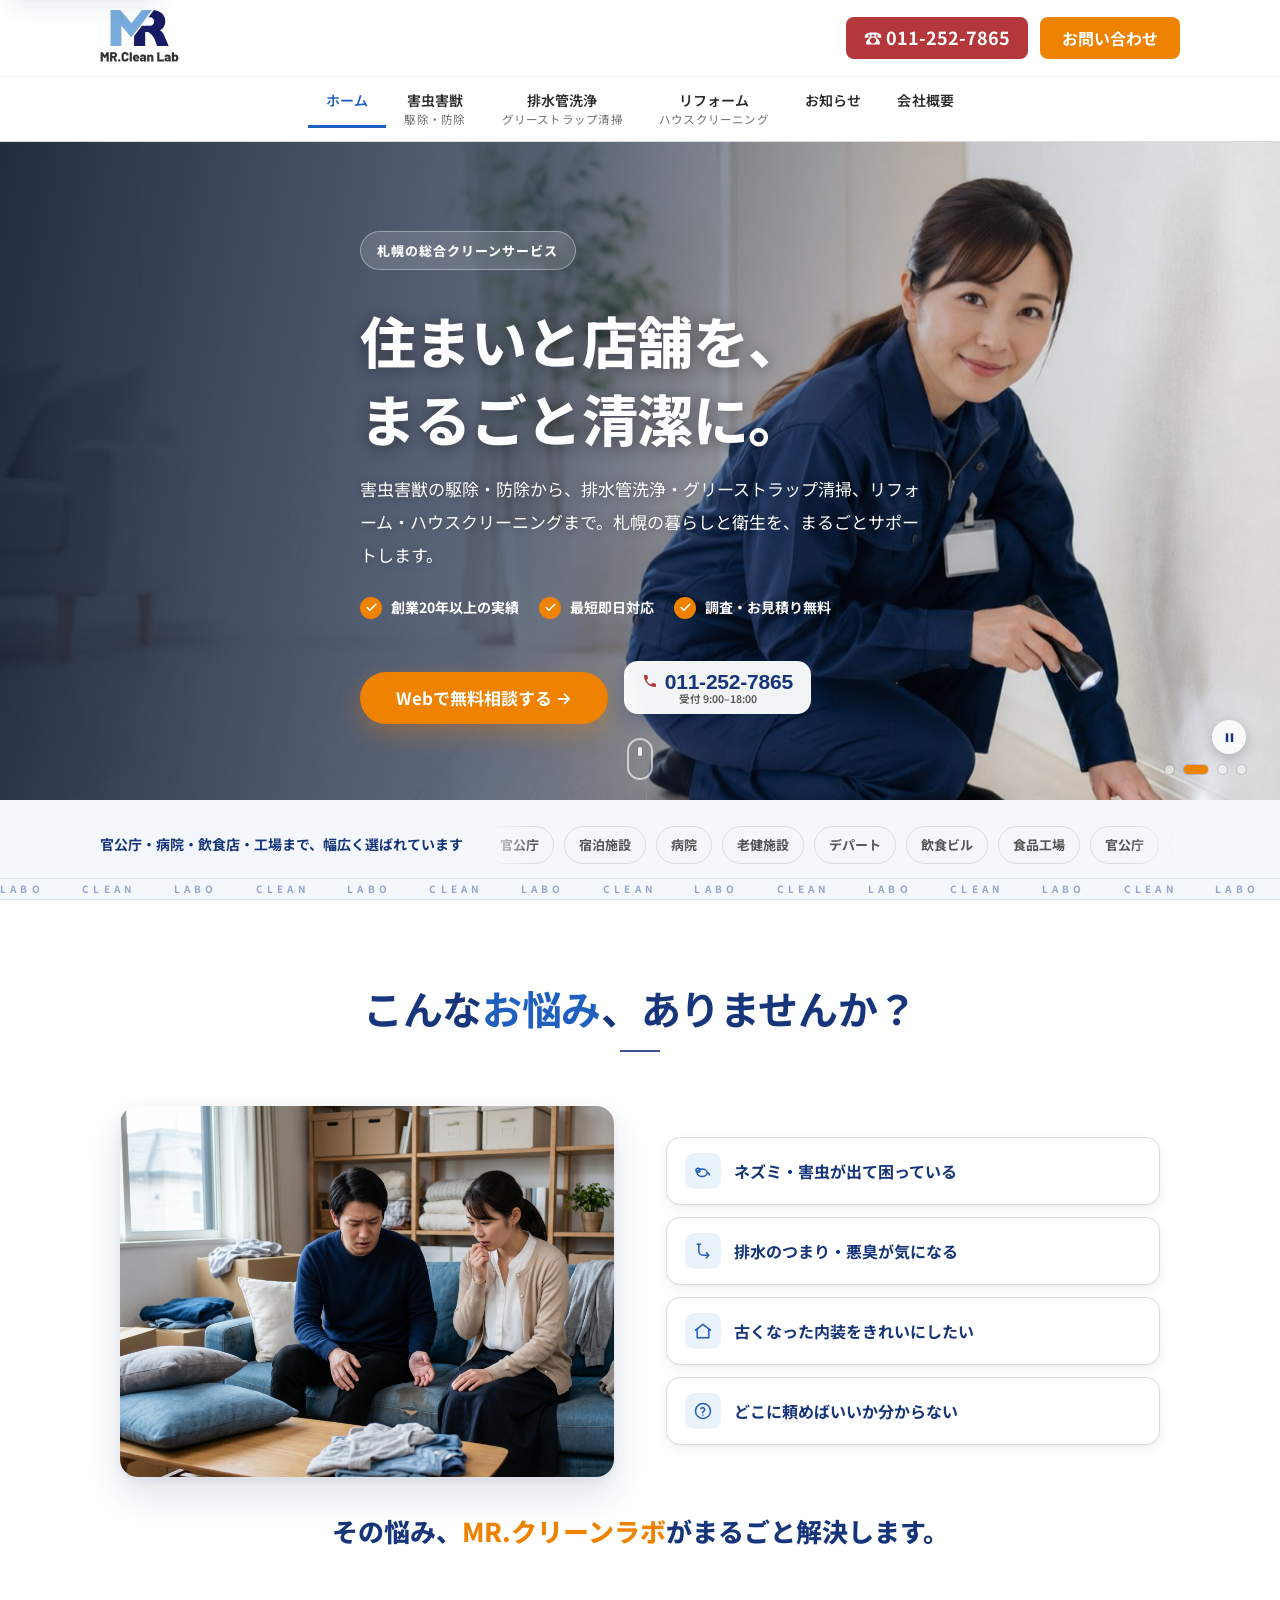
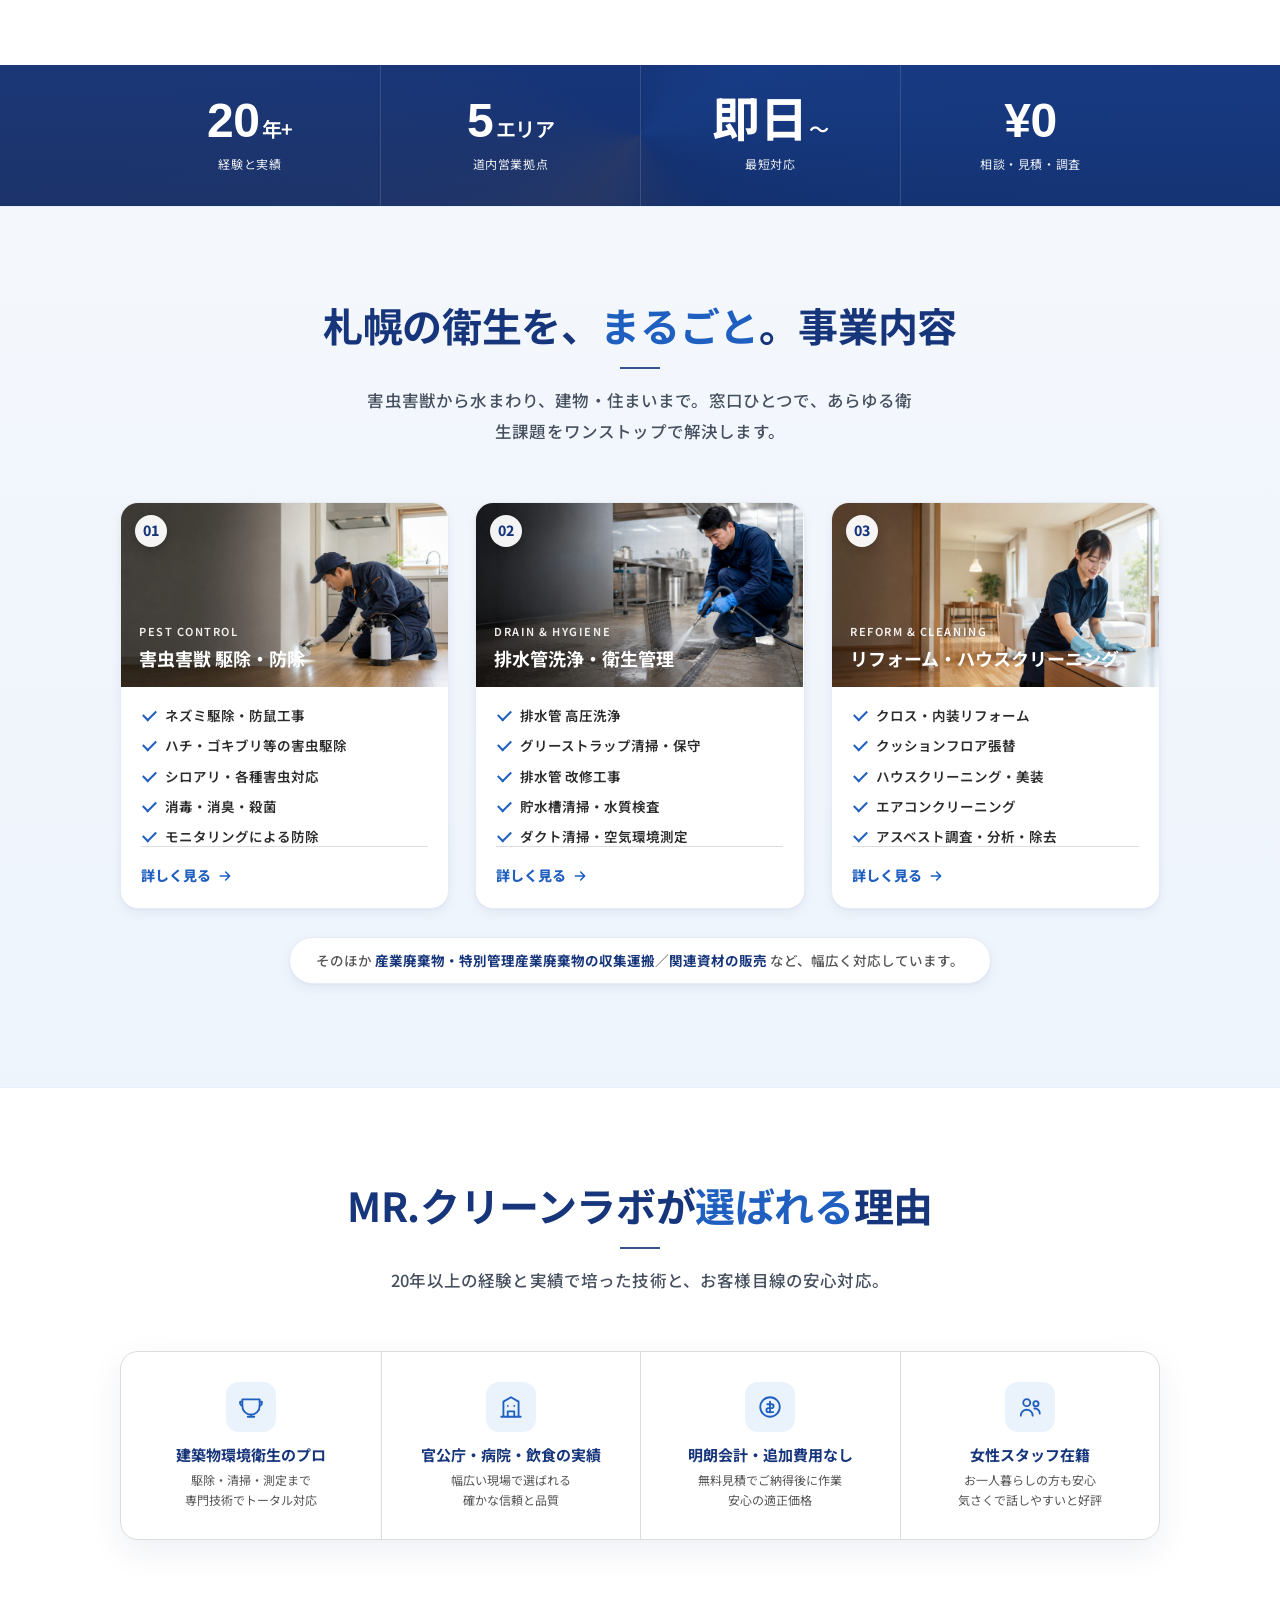
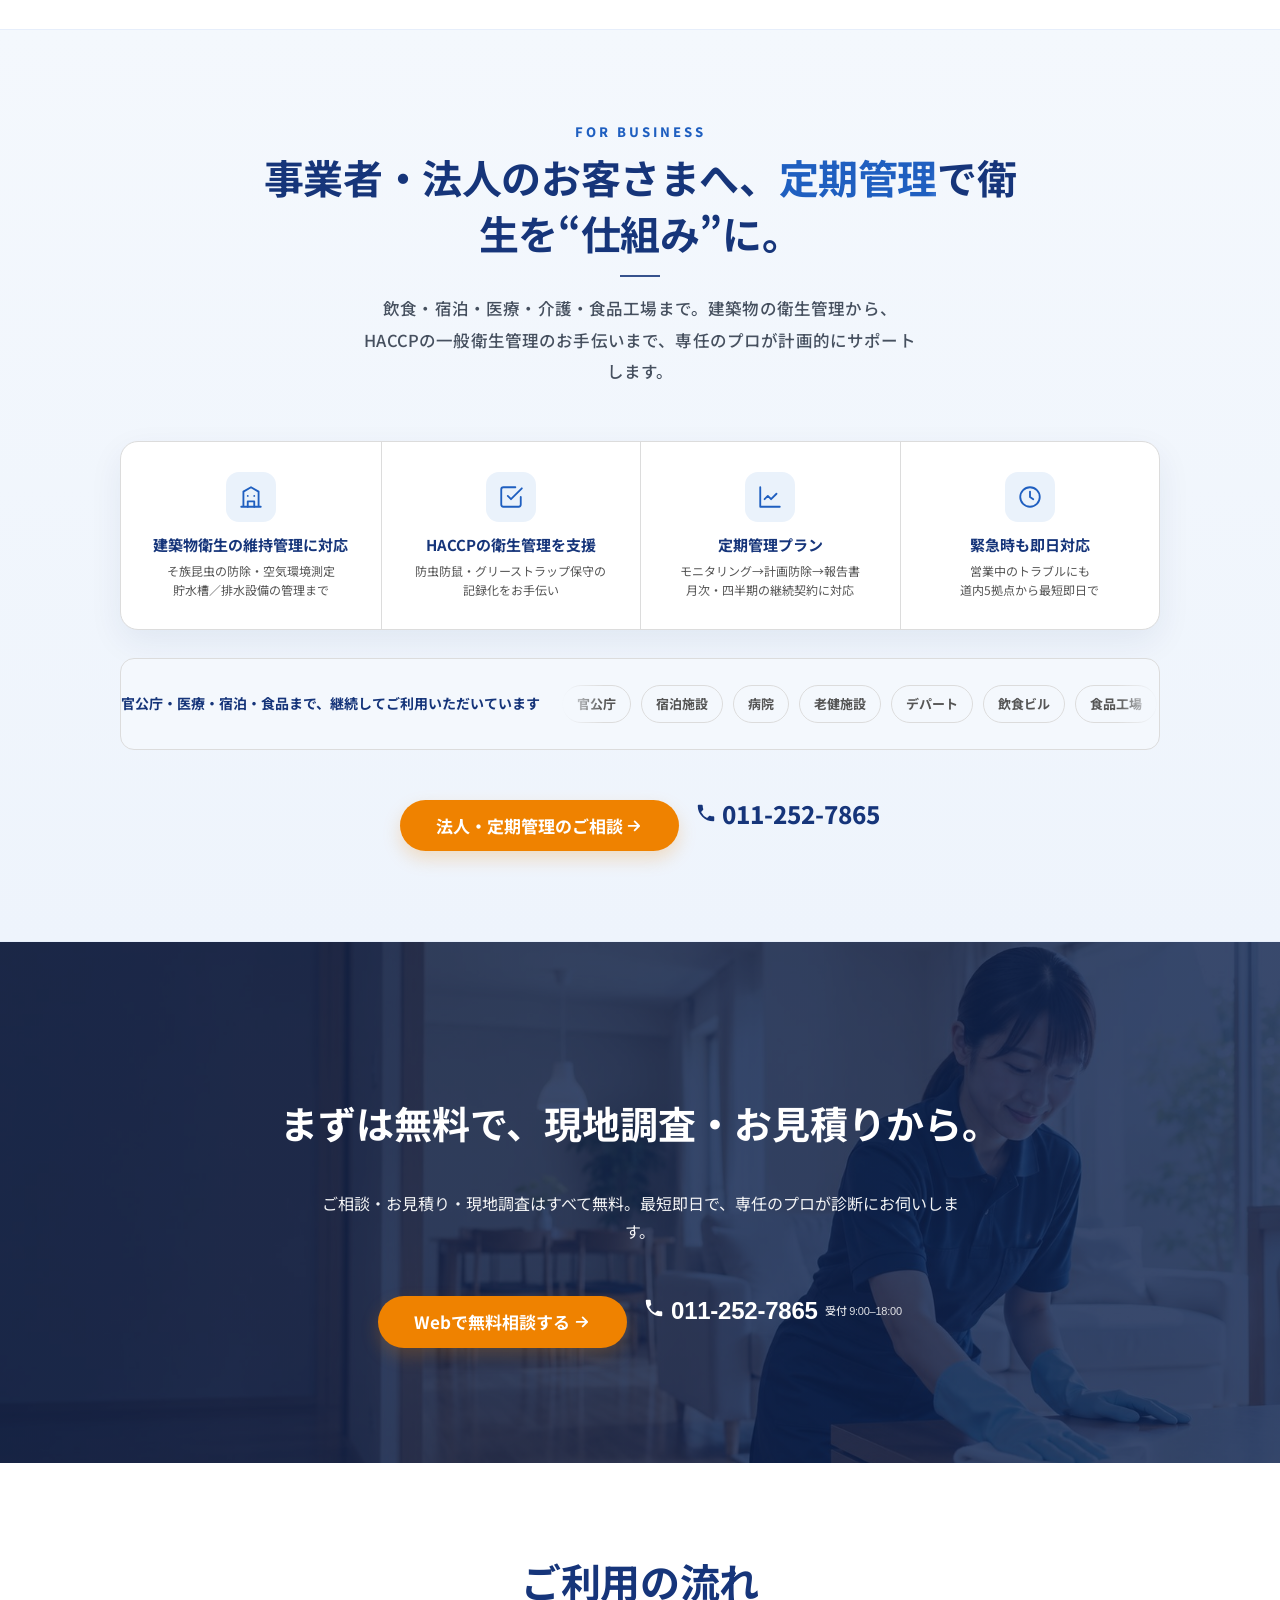
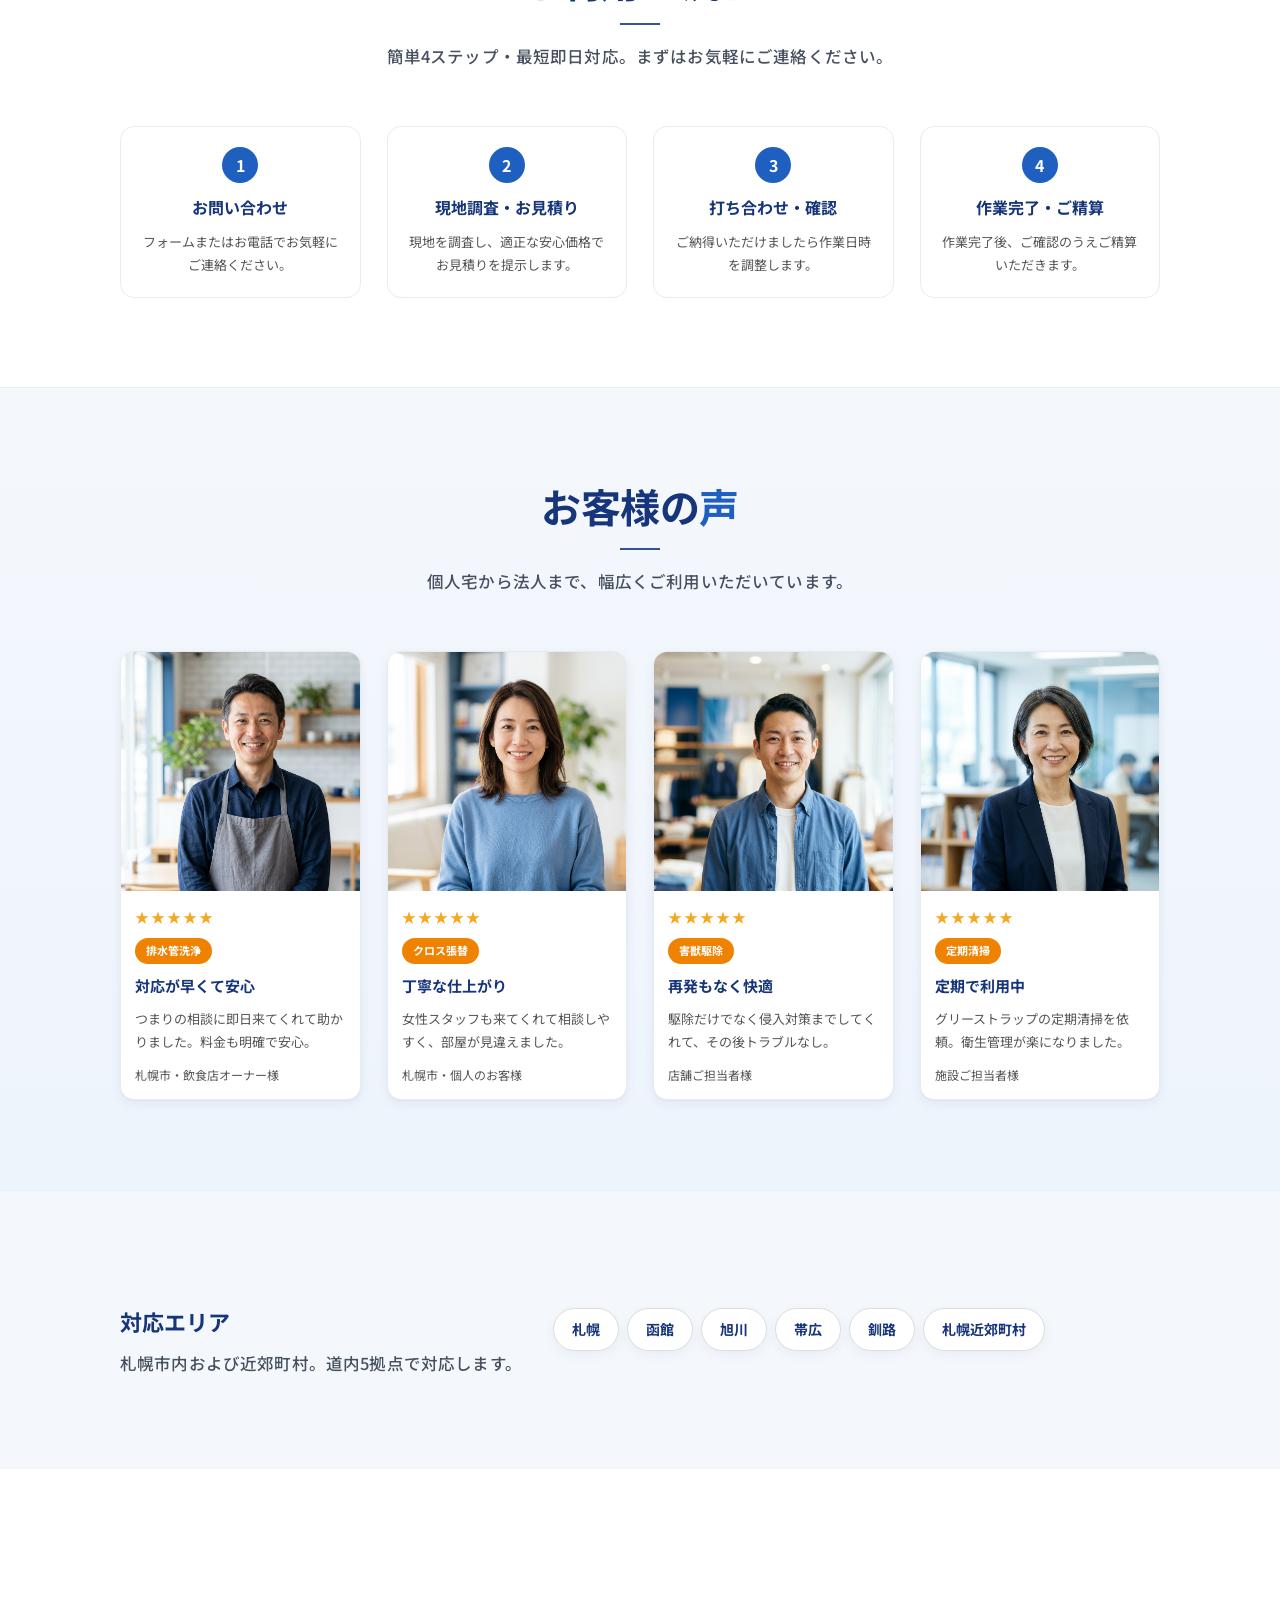
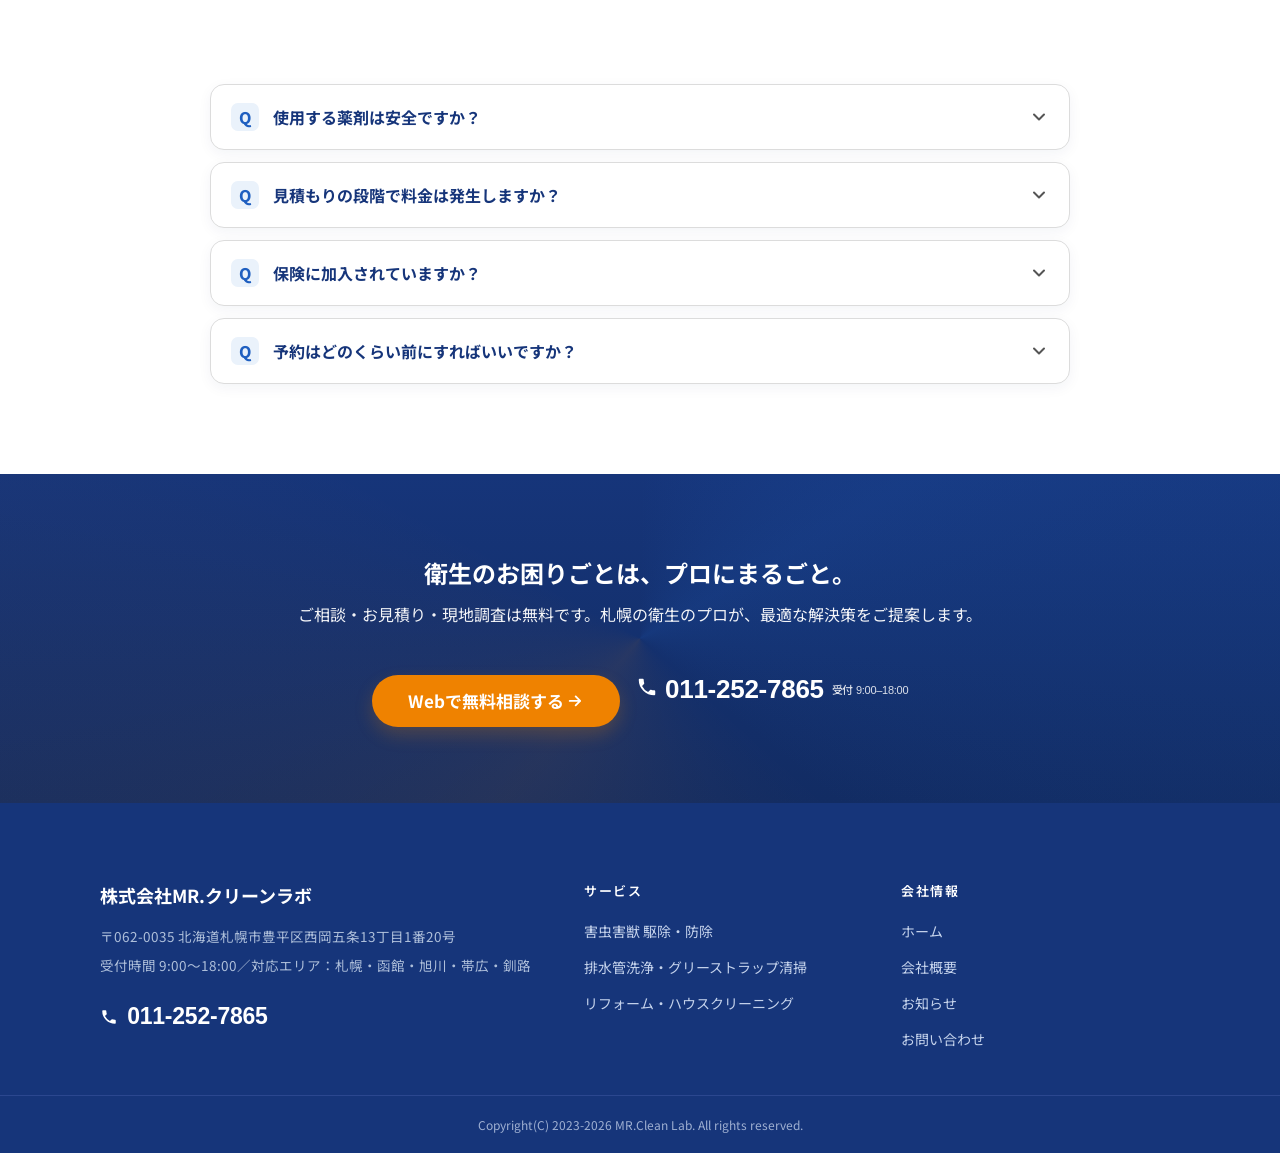
==== index.html @ c04c6a7f "リリース前対応：堅牢化・SEO資産・a11y・法務ハイジーン（施主判断不要分） 本番監査(6観点73件)のうち、施主判断が不要なdev対応をまとめて実装。  ■ 堅牢性ブロッカー（JS事故での白紙化を" ====
<!DOCTYPE html>
<html lang="ja">
<head>
  <meta charset="UTF-8">
  <meta name="viewport" content="width=device-width, initial-scale=1.0">
  <title>株式会社MR.クリーンラボ｜札幌の害虫害獣駆除・排水管洗浄・リフォーム・ハウスクリーニング</title>
  <meta name="description" content="札幌のMR.クリーンラボ。害虫害獣の駆除・防除、排水管洗浄・グリーストラップ清掃、リフォーム・ハウスクリーニングをワンストップ対応。20年以上の経験と実績、相談・見積・現地調査は無料、最短即日対応。">
  <meta name="theme-color" content="#16357a">
  <link rel="icon" href="images/logo.svg" type="image/svg+xml">
  <meta property="og:type" content="website">
  <meta property="og:site_name" content="株式会社MR.クリーンラボ">
  <meta property="og:title" content="株式会社MR.クリーンラボ｜札幌の総合衛生・クリーンサービス">
  <meta property="og:description" content="害虫害獣駆除・排水管洗浄・リフォーム・ハウスクリーニングをワンストップで。20年以上の経験と実績。相談・見積・現地調査は無料。">
  <meta property="og:url" content="https://playmark0227-svg.github.io/MR-creanLAB/">
  <meta property="og:image" content="https://playmark0227-svg.github.io/MR-creanLAB/images/cover.png">
  <meta name="twitter:card" content="summary_large_image">
  <link rel="preload" as="image" href="images/cover-bg.jpg?v=1" fetchpriority="high">
  <script>document.documentElement.className+=' js';</script>
  <link rel="canonical" href="https://playmark0227-svg.github.io/MR-creanLAB/">
  <link rel="preconnect" href="https://fonts.googleapis.com">
  <link rel="preconnect" href="https://fonts.gstatic.com" crossorigin>
  <link rel="stylesheet" href="https://fonts.googleapis.com/css2?family=Noto+Sans+JP:wght@400;500;600;700;800&display=swap">
  <link rel="stylesheet" href="css/style.css?v=20260702a">
  <script type="application/ld+json">
  {"@context":"https://schema.org","@type":"LocalBusiness","name":"株式会社MR.クリーンラボ","image":"https://playmark0227-svg.github.io/MR-creanLAB/images/cover.png","url":"https://playmark0227-svg.github.io/MR-creanLAB/","telephone":"011-252-7865","address":{"@type":"PostalAddress","postalCode":"062-0035","addressRegion":"北海道","addressLocality":"札幌市豊平区","streetAddress":"西岡五条13丁目1番20号","addressCountry":"JP"},"areaServed":["札幌市","函館市","旭川市","帯広市","釧路市"],"openingHours":"Mo-Sa 09:00-18:00"}
  </script>
</head>
<body>
  <a class="skip-link" href="#main">本文へスキップ</a>

  <!-- ===== ローディング画面 ===== -->
  <div class="preloader" id="preloader" role="status" aria-label="読み込み中">
    <div class="preloader__inner">
      <img class="preloader__logo" src="images/logo.svg" alt="MR.Clean Lab" onerror="this.remove()">
      <div class="preloader__bar"><span></span></div>
    </div>
  </div>


  <!-- ===== ヘッダー（全ページ共通） ===== -->
  <header class="site-header">
    <div class="container header-top">
      <a class="logo" href="index.html">
        <img class="logo-img" src="images/logo.svg" alt="MR.Clean Lab" onerror="this.closest('.logo').classList.add('no-img');this.remove()">
        <span class="logo-mark">MR</span>
        <span class="logo-text">MR.Clean Lab</span>
      </a>
      <div class="header-actions">
        <a class="tel-btn" href="tel:011-252-7865">&#9742; 011-252-7865</a>
        <a class="btn-contact" href="contact.html">お問い合わせ</a>
      </div>
    </div>
    <nav class="global-nav">
      <div class="container">
        <ul>
          <li class="is-current"><a href="index.html">ホーム</a></li>
          <li><a href="pest-control.html">害虫害獣<small>駆除・防除</small></a></li>
          <li><a href="drainage.html">排水管洗浄<small>グリーストラップ清掃</small></a></li>
          <li><a href="reform.html">リフォーム<small>ハウスクリーニング</small></a></li>
          <li><a href="news.html">お知らせ</a></li>
          <li><a href="company.html">会社概要</a></li>
        </ul>
      </div>
    </nav>
  </header>

  <main id="main">

  <!-- ===== 表紙（背景写真＋Webテキストのキービジュアル） ===== -->
  <section class="cover">
    <div class="cover__frame">
      <img class="cover__bg" src="images/cover-bg.jpg?v=1" alt="" onerror="this.remove()">
      <div class="cover__scrim"></div>
      <div class="container cover__inner">
        <p class="cover__eyebrow">札幌の総合クリーンサービス</p>
        <h1 class="cover__title">住まいと店舗を、<br>まるごと清潔に。</h1>
        <p class="cover__lead">害虫害獣の駆除・防除から、排水管洗浄・グリーストラップ清掃、リフォーム・ハウスクリーニングまで。札幌の暮らしと衛生を、まるごとサポートします。</p>
        <ul class="cover__trust">
          <li><span class="ck"><svg viewBox="0 0 24 24" fill="none" stroke="currentColor" stroke-width="3" stroke-linecap="round" stroke-linejoin="round"><path d="M20 6 9 17l-5-5"/></svg></span>創業20年以上の実績</li>
          <li><span class="ck"><svg viewBox="0 0 24 24" fill="none" stroke="currentColor" stroke-width="3" stroke-linecap="round" stroke-linejoin="round"><path d="M20 6 9 17l-5-5"/></svg></span>最短即日対応</li>
          <li><span class="ck"><svg viewBox="0 0 24 24" fill="none" stroke="currentColor" stroke-width="3" stroke-linecap="round" stroke-linejoin="round"><path d="M20 6 9 17l-5-5"/></svg></span>調査・お見積り無料</li>
        </ul>
        <div class="cover__actions">
          <a class="btn-cta cover-cta" href="contact.html">Webで無料相談する<svg viewBox="0 0 24 24" fill="none" stroke="currentColor" stroke-width="2.5" stroke-linecap="round" stroke-linejoin="round"><path d="M5 12h14M13 6l6 6-6 6"/></svg></a>
          <a class="cover-tel-o" href="tel:011-252-7865"><span class="n"><svg viewBox="0 0 24 24" fill="currentColor"><path d="M6.6 10.8a15 15 0 0 0 6.6 6.6l2.2-2.2c.3-.3.7-.4 1-.2 1.2.4 2.4.6 3.6.6.6 0 1 .4 1 1V20c0 .6-.4 1-1 1A17 17 0 0 1 3 4c0-.6.4-1 1-1h3.4c.6 0 1 .4 1 1 0 1.2.2 2.4.6 3.6.1.4 0 .8-.3 1Z"/></svg>011-252-7865</span><small>受付 9:00–18:00</small></a>
        </div>
      </div>
    </div>
  </section>

  <!-- ===== 信頼バー ===== -->
  <div class="trust-bar">
    <div class="container in">
      <p class="lead">官公庁・病院・飲食店・工場まで、幅広く選ばれています</p>
      <ul><li>官公庁</li><li>宿泊施設</li><li>病院</li><li>老健施設</li><li>デパート</li><li>飲食ビル</li><li>食品工場</li></ul>
    </div>
  </div>

  <!-- ===== お悩み ===== -->
  <section class="section">
    <div class="container">
      <div class="sec-head">
        <h2 class="section-title">こんな<span class="accent">お悩み</span>、ありませんか？</h2>
      </div>
      <div class="lp-split reveal">
        <div class="media"><img src="images/trouble.jpg" alt="住まいや店舗のお困りごと" loading="lazy"></div>
        <ul class="problem-list">
          <li><span class="ic"><svg viewBox="0 0 24 24" fill="none" stroke="currentColor" stroke-width="1.8" stroke-linecap="round" stroke-linejoin="round"><ellipse cx="11" cy="14" rx="6" ry="4.5"/><circle cx="6" cy="11" r="2.4"/><path d="M17 14c1.8 0 2.8 1.3 2.8 2.8"/></svg></span>ネズミ・害虫が出て困っている</li>
          <li><span class="ic"><svg viewBox="0 0 24 24" fill="none" stroke="currentColor" stroke-width="1.8" stroke-linecap="round" stroke-linejoin="round"><path d="M7 4v8a5 5 0 0 0 5 5h6"/><path d="M5 4h4M16 14l3 3-3 3"/></svg></span>排水のつまり・悪臭が気になる</li>
          <li><span class="ic"><svg viewBox="0 0 24 24" fill="none" stroke="currentColor" stroke-width="1.8" stroke-linecap="round" stroke-linejoin="round"><path d="M3 11l9-7 9 7"/><path d="M5 10v10h14V10"/></svg></span>古くなった内装をきれいにしたい</li>
          <li><span class="ic"><svg viewBox="0 0 24 24" fill="none" stroke="currentColor" stroke-width="1.8" stroke-linecap="round" stroke-linejoin="round"><circle cx="12" cy="12" r="9"/><path d="M9.5 9a2.5 2.5 0 0 1 4.5 1.5c0 1.7-2.5 2-2.5 3.5M12 17h.01"/></svg></span>どこに頼めばいいか分からない</li>
        </ul>
      </div>
      <p class="problem-cap reveal">その悩み、<span class="accent">MR.クリーンラボ</span>がまるごと解決します。</p>
    </div>
  </section>

  <!-- ===== 数字 ===== -->
  <section class="stats">
    <div class="container">
      <div class="grid">
        <div class="item"><div class="n">20<small>年+</small></div><div class="l">経験と実績</div></div>
        <div class="item"><div class="n">5<small>エリア</small></div><div class="l">道内営業拠点</div></div>
        <div class="item"><div class="n">即日<small>〜</small></div><div class="l">最短対応</div></div>
        <div class="item"><div class="n">¥0</div><div class="l">相談・見積・調査</div></div>
      </div>
    </div>
  </section>

  <!-- ===== サービス ===== -->
  <section class="section alt">
    <div class="container">
      <div class="sec-head">
        <h2 class="section-title">札幌の衛生を、<span class="accent">まるごと</span>。事業内容</h2>
        <p class="section-lead">害虫害獣から水まわり、建物・住まいまで。窓口ひとつで、あらゆる衛生課題をワンストップで解決します。</p>
      </div>
      <div class="svc-over">
        <a class="svc-o reveal" href="pest-control.html">
          <div class="svc-o__media">
            <span class="svc-o__num">01</span>
            <img src="images/hero-pest.jpg?v=20260702a" alt="害虫害獣 駆除・防除" loading="lazy">
            <div class="svc-o__head"><div class="svc-o__en">PEST CONTROL</div><div class="svc-o__title">害虫害獣 駆除・防除</div></div>
          </div>
          <div class="svc-o__body">
            <ul class="svc-o__list">
              <li>ネズミ駆除・防鼠工事</li>
              <li>ハチ・ゴキブリ等の害虫駆除</li>
              <li>シロアリ・各種害虫対応</li>
              <li>消毒・消臭・殺菌</li>
              <li>モニタリングによる防除</li>
            </ul>
            <span class="svc-o__more">詳しく見る<svg viewBox="0 0 24 24" fill="none" stroke="currentColor" stroke-width="2.4" stroke-linecap="round" stroke-linejoin="round"><path d="M5 12h14M13 6l6 6-6 6"/></svg></span>
          </div>
        </a>
        <a class="svc-o reveal d1" href="drainage.html">
          <div class="svc-o__media">
            <span class="svc-o__num">02</span>
            <img src="images/hero-drain.jpg?v=20260702a" alt="排水管洗浄・衛生管理" loading="lazy">
            <div class="svc-o__head"><div class="svc-o__en">DRAIN &amp; HYGIENE</div><div class="svc-o__title">排水管洗浄・衛生管理</div></div>
          </div>
          <div class="svc-o__body">
            <ul class="svc-o__list">
              <li>排水管 高圧洗浄</li>
              <li>グリーストラップ清掃・保守</li>
              <li>排水管 改修工事</li>
              <li>貯水槽清掃・水質検査</li>
              <li>ダクト清掃・空気環境測定</li>
            </ul>
            <span class="svc-o__more">詳しく見る<svg viewBox="0 0 24 24" fill="none" stroke="currentColor" stroke-width="2.4" stroke-linecap="round" stroke-linejoin="round"><path d="M5 12h14M13 6l6 6-6 6"/></svg></span>
          </div>
        </a>
        <a class="svc-o reveal d2" href="reform.html">
          <div class="svc-o__media">
            <span class="svc-o__num">03</span>
            <img src="images/hero-reform.jpg?v=20260702a" alt="リフォーム・ハウスクリーニング" loading="lazy">
            <div class="svc-o__head"><div class="svc-o__en">REFORM &amp; CLEANING</div><div class="svc-o__title">リフォーム・ハウスクリーニング</div></div>
          </div>
          <div class="svc-o__body">
            <ul class="svc-o__list">
              <li>クロス・内装リフォーム</li>
              <li>クッションフロア張替</li>
              <li>ハウスクリーニング・美装</li>
              <li>エアコンクリーニング</li>
              <li>アスベスト調査・分析・除去</li>
            </ul>
            <span class="svc-o__more">詳しく見る<svg viewBox="0 0 24 24" fill="none" stroke="currentColor" stroke-width="2.4" stroke-linecap="round" stroke-linejoin="round"><path d="M5 12h14M13 6l6 6-6 6"/></svg></span>
          </div>
        </a>
      </div>
      <p class="svc-over-note">そのほか <b>産業廃棄物・特別管理産業廃棄物の収集運搬</b>／<b>関連資材の販売</b> など、幅広く対応しています。</p>
    </div>
  </section>

  <!-- ===== 選ばれる理由（強み） ===== -->
  <section class="section">
    <div class="container">
      <div class="sec-head">
        <h2 class="section-title">MR.クリーンラボが<span class="accent">選ばれる</span>理由</h2>
        <p class="section-lead">20年以上の経験と実績で培った技術と、お客様目線の安心対応。</p>
      </div>
      <div class="creds reveal">
        <div class="cred">
          <div class="ic"><svg viewBox="0 0 24 24" fill="none" stroke="currentColor" stroke-width="1.7" stroke-linecap="round" stroke-linejoin="round"><path d="M4 5h16v6a8 8 0 0 1-16 0Z"/><path d="M9 21h6M12 19v2M4 7H2v2a3 3 0 0 0 2 2M20 7h2v2a3 3 0 0 1-2 2"/></svg></div>
          <div class="t">建築物環境衛生のプロ</div>
          <div class="d">駆除・清掃・測定まで<br>専門技術でトータル対応</div>
        </div>
        <div class="cred">
          <div class="ic"><svg viewBox="0 0 24 24" fill="none" stroke="currentColor" stroke-width="1.7" stroke-linecap="round" stroke-linejoin="round"><path d="M3 21h18M5 21V7l7-4 7 4v14"/><path d="M9 21v-5h6v5M9 11h.01M15 11h.01"/></svg></div>
          <div class="t">官公庁・病院・飲食の実績</div>
          <div class="d">幅広い現場で選ばれる<br>確かな信頼と品質</div>
        </div>
        <div class="cred">
          <div class="ic"><svg viewBox="0 0 24 24" fill="none" stroke="currentColor" stroke-width="1.7" stroke-linecap="round" stroke-linejoin="round"><circle cx="12" cy="12" r="9"/><path d="M12 7v10M9.5 9.5h4a1.8 1.8 0 0 1 0 3.6h-3a1.8 1.8 0 0 0 0 3.6h4.5"/></svg></div>
          <div class="t">明朗会計・追加費用なし</div>
          <div class="d">無料見積でご納得後に作業<br>安心の適正価格</div>
        </div>
        <div class="cred">
          <div class="ic"><svg viewBox="0 0 24 24" fill="none" stroke="currentColor" stroke-width="1.7" stroke-linecap="round" stroke-linejoin="round"><circle cx="9" cy="8" r="3.2"/><path d="M3.5 20a5.5 5.5 0 0 1 11 0"/><circle cx="17.5" cy="9" r="2.4"/><path d="M16 13.4A4.5 4.5 0 0 1 21 18"/></svg></div>
          <div class="t">女性スタッフ在籍</div>
          <div class="d">お一人暮らしの方も安心<br>気さくで話しやすいと好評</div>
        </div>
      </div>
    </div>
  </section>

  <!-- ===== 法人・事業者向けセクション（個人ゾーンの後に“追加”。個人向けは温存） ===== -->
  <section class="section alt corp" id="corporate" aria-labelledby="corp-h" style="scroll-margin-top:96px">
    <div class="container">
      <div class="sec-head">
        <p class="corp-eyebrow" style="text-align:center;letter-spacing:3px;font-weight:800;font-size:13px;color:var(--color-blue);margin:0 0 6px">FOR BUSINESS</p>
        <h2 class="section-title" id="corp-h">事業者・法人のお客さまへ、<span class="accent">定期管理</span>で衛生を“仕組み”に。</h2>
        <p class="section-lead">飲食・宿泊・医療・介護・食品工場まで。建築物の衛生管理から、HACCPの一般衛生管理のお手伝いまで、専任のプロが計画的にサポートします。</p>
      </div>
      <div class="creds reveal" style="margin-top:24px">
        <div class="cred">
          <div class="ic"><svg viewBox="0 0 24 24" fill="none" stroke="currentColor" stroke-width="1.7" stroke-linecap="round" stroke-linejoin="round"><path d="M3 21h18M5 21V7l7-4 7 4v14"/><path d="M9 21v-5h6v5M9 11h.01M15 11h.01"/></svg></div>
          <div class="t">建築物衛生の維持管理に対応</div>
          <div class="d">そ族昆虫の防除・空気環境測定<br>貯水槽／排水設備の管理まで</div>
        </div>
        <div class="cred">
          <div class="ic"><svg viewBox="0 0 24 24" fill="none" stroke="currentColor" stroke-width="1.7" stroke-linecap="round" stroke-linejoin="round"><path d="M9 11l3 3L22 4"/><path d="M21 12v7a2 2 0 0 1-2 2H5a2 2 0 0 1-2-2V5a2 2 0 0 1 2-2h11"/></svg></div>
          <div class="t">HACCPの衛生管理を支援</div>
          <div class="d">防虫防鼠・グリーストラップ保守の<br>記録化をお手伝い</div>
        </div>
        <div class="cred">
          <div class="ic"><svg viewBox="0 0 24 24" fill="none" stroke="currentColor" stroke-width="1.7" stroke-linecap="round" stroke-linejoin="round"><path d="M3 3v18h18"/><path d="M7 14l3-3 3 3 5-5"/></svg></div>
          <div class="t">定期管理プラン</div>
          <div class="d">モニタリング→計画防除→報告書<br>月次・四半期の継続契約に対応</div>
        </div>
        <div class="cred">
          <div class="ic"><svg viewBox="0 0 24 24" fill="none" stroke="currentColor" stroke-width="1.7" stroke-linecap="round" stroke-linejoin="round"><circle cx="12" cy="12" r="9"/><path d="M12 7v5l3 2"/></svg></div>
          <div class="t">緊急時も即日対応</div>
          <div class="d">営業中のトラブルにも<br>道内5拠点から最短即日で</div>
        </div>
      </div>
      <div class="trust-bar corp-record reveal" style="margin-top:28px;border:1px solid var(--color-line);border-radius:14px">
        <div class="container in">
          <p class="lead">官公庁・医療・宿泊・食品まで、継続してご利用いただいています</p>
          <ul><li>官公庁</li><li>宿泊施設</li><li>病院</li><li>老健施設</li><li>デパート</li><li>飲食ビル</li><li>食品工場</li></ul>
        </div>
      </div>
      <div class="actions corp-cta reveal" style="display:flex;flex-wrap:wrap;gap:16px;justify-content:center;align-items:center;margin-top:28px">
        <a class="btn-cta" href="contact.html?type=corporate">法人・定期管理のご相談<svg viewBox="0 0 24 24" fill="none" stroke="currentColor" stroke-width="2.5" stroke-linecap="round" stroke-linejoin="round"><path d="M5 12h14M13 6l6 6-6 6"/></svg></a>
        <a class="tel-inline" href="tel:011-252-7865" style="color:var(--color-navy);font-weight:800;font-size:24px;display:inline-flex;align-items:center;gap:.3em;line-height:1.1"><span><svg viewBox="0 0 24 24" width="22" height="22" fill="currentColor"><path d="M6.6 10.8a15 15 0 0 0 6.6 6.6l2.2-2.2c.3-.3.7-.4 1-.2 1.2.4 2.4.6 3.6.6.6 0 1 .4 1 1V20c0 .6-.4 1-1 1A17 17 0 0 1 3 4c0-.6.4-1 1-1h3.4c.6 0 1 .4 1 1 0 1.2.2 2.4.6 3.6.1.4 0 .8-.3 1Z"/></svg> 011-252-7865</span></a>
      </div>
    </div>
  </section>

  <!-- ===== 中間CTA（写真） ===== -->
  <section class="cta-photo" style="background-image:linear-gradient(rgba(13,33,76,.82),rgba(13,33,76,.82)), url('images/hero-reform.jpg?v=20260702a')">
    <h2>まずは無料で、現地調査・お見積りから。</h2>
    <p>ご相談・お見積り・現地調査はすべて無料。最短即日で、専任のプロが診断にお伺いします。</p>
    <div class="actions">
      <a class="btn-cta" href="contact.html">Webで無料相談する<svg viewBox="0 0 24 24" fill="none" stroke="currentColor" stroke-width="2.5" stroke-linecap="round" stroke-linejoin="round"><path d="M5 12h14M13 6l6 6-6 6"/></svg></a>
      <a class="tel-inline" href="tel:011-252-7865"><span><svg viewBox="0 0 24 24" width="22" height="22" fill="currentColor"><path d="M6.6 10.8a15 15 0 0 0 6.6 6.6l2.2-2.2c.3-.3.7-.4 1-.2 1.2.4 2.4.6 3.6.6.6 0 1 .4 1 1V20c0 .6-.4 1-1 1A17 17 0 0 1 3 4c0-.6.4-1 1-1h3.4c.6 0 1 .4 1 1 0 1.2.2 2.4.6 3.6.1.4 0 .8-.3 1Z"/></svg> 011-252-7865</span><small>受付 9:00–18:00</small></a>
    </div>
  </section>

  <!-- ===== ご利用の手順 ===== -->
  <section class="section">
    <div class="container">
      <div class="sec-head">
        <h2 class="section-title">ご利用の流れ</h2>
        <p class="section-lead">簡単4ステップ・最短即日対応。まずはお気軽にご連絡ください。</p>
      </div>
      <div class="steps steps--arrow">
        <div class="step reveal"><h4>お問い合わせ</h4><p>フォームまたはお電話でお気軽にご連絡ください。</p></div>
        <div class="step reveal d1"><h4>現地調査・お見積り</h4><p>現地を調査し、適正な安心価格でお見積りを提示します。</p></div>
        <div class="step reveal d2"><h4>打ち合わせ・確認</h4><p>ご納得いただけましたら作業日時を調整します。</p></div>
        <div class="step reveal d3"><h4>作業完了・ご精算</h4><p>作業完了後、ご確認のうえご精算いただきます。</p></div>
      </div>
    </div>
  </section>

  <!-- ===== お客様の声 ===== -->
  <section class="section alt">
    <div class="container">
      <div class="sec-head">
        <h2 class="section-title">お客様の<span class="accent">声</span></h2>
        <p class="section-lead">個人宅から法人まで、幅広くご利用いただいています。</p>
      </div>
      <div class="cards-4">
        <div class="voice-card reveal">
          <div class="media"><img src="images/customer-01.jpg" alt="お客様の声" loading="lazy"></div>
          <div class="body"><div class="stars">★★★★★</div><span class="vtag">排水管洗浄</span><h4>対応が早くて安心</h4><p>つまりの相談に即日来てくれて助かりました。料金も明確で安心。</p><div class="who">札幌市・飲食店オーナー様</div></div>
        </div>
        <div class="voice-card reveal d1">
          <div class="media"><img src="images/customer-02.jpg" alt="お客様の声" loading="lazy"></div>
          <div class="body"><div class="stars">★★★★★</div><span class="vtag">クロス張替</span><h4>丁寧な仕上がり</h4><p>女性スタッフも来てくれて相談しやすく、部屋が見違えました。</p><div class="who">札幌市・個人のお客様</div></div>
        </div>
        <div class="voice-card reveal d2">
          <div class="media"><img src="images/customer-03.jpg" alt="お客様の声" loading="lazy"></div>
          <div class="body"><div class="stars">★★★★★</div><span class="vtag">害獣駆除</span><h4>再発もなく快適</h4><p>駆除だけでなく侵入対策までしてくれて、その後トラブルなし。</p><div class="who">店舗ご担当者様</div></div>
        </div>
        <div class="voice-card reveal d3">
          <div class="media"><img src="images/customer-04.jpg" alt="お客様の声" loading="lazy"></div>
          <div class="body"><div class="stars">★★★★★</div><span class="vtag">定期清掃</span><h4>定期で利用中</h4><p>グリーストラップの定期清掃を依頼。衛生管理が楽になりました。</p><div class="who">施設ご担当者様</div></div>
        </div>
      </div>
    </div>
  </section>

  <!-- ===== 対応エリア ===== -->
  <section class="section area-band">
    <div class="container in">
      <div>
        <h3>対応エリア</h3>
        <p class="section-lead" style="text-align:left;margin:6px 0 0;">札幌市内および近郊町村。道内5拠点で対応します。</p>
      </div>
      <div class="cities">
        <span>札幌</span><span>函館</span><span>旭川</span><span>帯広</span><span>釧路</span><span>札幌近郊町村</span>
      </div>
    </div>
  </section>

  <!-- ===== よくあるご質問 ===== -->
  <section class="section">
    <div class="container">
      <div class="sec-head">
        <h2 class="section-title">よくあるご質問</h2>
      </div>
      <div class="faq-acc reveal">
        <div class="item"><button class="q"><span class="qm">Q</span>使用する薬剤は安全ですか？<svg class="chev" viewBox="0 0 24 24" width="20" height="20" fill="none" stroke="currentColor" stroke-width="2.4" stroke-linecap="round" stroke-linejoin="round"><path d="M6 9l6 6 6-6"/></svg></button><div class="a"><div class="inner">人やペットへの影響に配慮した薬剤を、適正な量で使用します。お子様や食品を扱う環境など、状況に合わせて最適な方法をご提案しますのでご安心ください。</div></div></div>
        <div class="item"><button class="q"><span class="qm">Q</span>見積もりの段階で料金は発生しますか？<svg class="chev" viewBox="0 0 24 24" width="20" height="20" fill="none" stroke="currentColor" stroke-width="2.4" stroke-linecap="round" stroke-linejoin="round"><path d="M6 9l6 6 6-6"/></svg></button><div class="a"><div class="inner">ご相談・現地調査・お見積りはすべて無料です。お見積り内容にご納得いただいてから作業を開始しますので、安心してご依頼ください。</div></div></div>
        <div class="item"><button class="q"><span class="qm">Q</span>保険に加入されていますか？<svg class="chev" viewBox="0 0 24 24" width="20" height="20" fill="none" stroke="currentColor" stroke-width="2.4" stroke-linecap="round" stroke-linejoin="round"><path d="M6 9l6 6 6-6"/></svg></button><div class="a"><div class="inner">万が一に備えた対応を行っております。詳細はお問い合わせ時にご説明いたします。</div></div></div>
        <div class="item"><button class="q"><span class="qm">Q</span>予約はどのくらい前にすればいいですか？<svg class="chev" viewBox="0 0 24 24" width="20" height="20" fill="none" stroke="currentColor" stroke-width="2.4" stroke-linecap="round" stroke-linejoin="round"><path d="M6 9l6 6 6-6"/></svg></button><div class="a"><div class="inner">内容や時期にもよりますが、最短即日での対応も可能です。まずはお気軽にご連絡ください。</div></div></div>
      </div>
    </div>
  </section>

  <!-- ===== 最終CTA ===== -->
  <section class="cta-band">
    <div class="container">
      <h2>衛生のお困りごとは、プロにまるごと。</h2>
      <p>ご相談・お見積り・現地調査は無料です。札幌の衛生のプロが、最適な解決策をご提案します。</p>
      <div class="actions">
        <a class="btn-cta" href="contact.html">Webで無料相談する<svg viewBox="0 0 24 24" fill="none" stroke="currentColor" stroke-width="2.5" stroke-linecap="round" stroke-linejoin="round"><path d="M5 12h14M13 6l6 6-6 6"/></svg></a>
        <a class="tel-inline" href="tel:011-252-7865"><span><svg viewBox="0 0 24 24" width="22" height="22" fill="currentColor"><path d="M6.6 10.8a15 15 0 0 0 6.6 6.6l2.2-2.2c.3-.3.7-.4 1-.2 1.2.4 2.4.6 3.6.6.6 0 1 .4 1 1V20c0 .6-.4 1-1 1A17 17 0 0 1 3 4c0-.6.4-1 1-1h3.4c.6 0 1 .4 1 1 0 1.2.2 2.4.6 3.6.1.4 0 .8-.3 1Z"/></svg> 011-252-7865</span><small>受付 9:00–18:00</small></a>
      </div>
    </div>
  </section>

  <!-- ===== フッター（全ページ共通） ===== -->
  </main>

  <footer class="site-footer">
    <div class="container footer-main">
      <div class="footer-brand">
        <p class="fname">株式会社MR.クリーンラボ</p>
        <p>〒062-0035 北海道札幌市豊平区西岡五条13丁目1番20号</p>
        <p>受付時間 9:00〜18:00／対応エリア：札幌・函館・旭川・帯広・釧路</p>
        <a class="ftel" href="tel:011-252-7865"><svg viewBox="0 0 24 24" fill="currentColor"><path d="M6.6 10.8a15 15 0 0 0 6.6 6.6l2.2-2.2c.3-.3.7-.4 1-.2 1.2.4 2.4.6 3.6.6.6 0 1 .4 1 1V20c0 .6-.4 1-1 1A17 17 0 0 1 3 4c0-.6.4-1 1-1h3.4c.6 0 1 .4 1 1 0 1.2.2 2.4.6 3.6.1.4 0 .8-.3 1Z"/></svg>011-252-7865</a>
      </div>
      <div class="footer-col">
        <h4>サービス</h4>
        <ul>
          <li><a href="pest-control.html">害虫害獣 駆除・防除</a></li>
          <li><a href="drainage.html">排水管洗浄・グリーストラップ清掃</a></li>
          <li><a href="reform.html">リフォーム・ハウスクリーニング</a></li>
        </ul>
      </div>
      <div class="footer-col">
        <h4>会社情報</h4>
        <ul>
          <li><a href="index.html">ホーム</a></li>
          <li><a href="company.html">会社概要</a></li>
          <li><a href="news.html">お知らせ</a></li>
          <li><a href="contact.html">お問い合わせ</a></li>
        </ul>
      </div>
    </div>
    <p class="footer-bottom2">Copyright(C) 2023-2026 MR.Clean Lab. All rights reserved.</p>
  </footer>

  <!-- モバイル固定CTA -->
  <div class="mcta">
    <a class="tel" href="tel:011-252-7865"><svg viewBox="0 0 24 24" fill="currentColor"><path d="M6.6 10.8a15 15 0 0 0 6.6 6.6l2.2-2.2c.3-.3.7-.4 1-.2 1.2.4 2.4.6 3.6.6.6 0 1 .4 1 1V20c0 .6-.4 1-1 1A17 17 0 0 1 3 4c0-.6.4-1 1-1h3.4c.6 0 1 .4 1 1 0 1.2.2 2.4.6 3.6.1.4 0 .8-.3 1Z"/></svg>電話する</a>
    <a class="req" href="contact.html">無料で相談する</a>
  </div>
  <a class="pagetop" href="#" aria-label="ページ上部へ戻る"><svg viewBox="0 0 24 24" fill="none" stroke="currentColor" stroke-width="2.2" stroke-linecap="round" stroke-linejoin="round"><path d="M12 19V5M6 11l6-6 6 6"/></svg></a>
  <script src="js/main.js?v=20260702a" defer></script>
</body>
</html>
---- css/style.css ----
/* =========================================================
   MR.Clean Lab - 再現用ベーススタイル
   スクリーンショットを元に再構築した近似デザイン。
   配色・余白は CSS 変数で調整しやすくしています（後のデザイン改造用）。
   ========================================================= */
/* フォントは各ページ head の <link> でロード（@importのレンダリングブロック回避） */

:root {
  --color-navy: #16357a;       /* 濃紺（ヒーロー帯・見出し） */
  --color-blue: #1f5fc0;       /* 標準ブルー */
  --color-blue-light: #eaf2fb; /* 薄いブルー背景 */
  --color-orange: #ef8200;     /* CTAボタン（お問い合わせ／無料相談） */
  --color-orange-dark: #d96f00;
  --color-red: #b3373b;        /* 電話ボタン */
  --color-text: #2b2b2b;
  --color-text-muted: #555;
  --color-line: #dcdcdc;
  --color-white: #ffffff;
  --max-width: 1080px;
  --radius: 6px;
  --font-jp: "Noto Sans JP", "Hiragino Kaku Gothic ProN", "Hiragino Sans",
             "Yu Gothic", "Meiryo", sans-serif;
}

* { box-sizing: border-box; }

html { scroll-behavior: smooth; }

body {
  margin: 0;
  font-family: var(--font-jp);
  color: var(--color-text);
  line-height: 1.8;
  background: var(--color-white);
  font-size: 16px;
}

img { max-width: 100%; height: auto; display: block; }

a { color: var(--color-blue); text-decoration: none; }
a:hover { text-decoration: underline; }

.container {
  max-width: var(--max-width);
  margin: 0 auto;
  padding: 0 20px;
}

/* ---------- 画像プレースホルダ ---------- */
.ph {
  background: linear-gradient(135deg, var(--color-blue-light), #ffffff);
  border: 1px solid var(--color-line);
  color: var(--color-blue);
  display: flex;
  align-items: center;
  justify-content: center;
  text-align: center;
  font-size: 12.5px;
  font-weight: 700;
  padding: 16px;
  border-radius: var(--radius);
  min-height: 120px;
}
/* サービスカードのアイコンタイル */
.service-card .ph{ background:linear-gradient(135deg,var(--color-blue),#2f8fd0); border:0; color:#fff; min-height:150px; }
.service-card .ph svg{ width:54px; height:54px; }
/* 写真を入れたら .ph を覆う（無ければプレースホルダ表示のまま） */
.ph { position: relative; overflow: hidden; }
.ph > img { position: absolute; inset: 0; width: 100%; height: 100%; object-fit: cover; }
.hero .ph { min-height: clamp(220px, 36vw, 400px); }
.service-card .ph, .voice-card .ph { min-height: 168px; }

/* =========================================================
   ヘッダー
   ========================================================= */
.site-header {
  background: var(--color-white);
  border-bottom: 1px solid var(--color-line);
  position: sticky;
  top: 0;
  z-index: 100;
}
.header-top {
  display: flex;
  align-items: center;
  justify-content: space-between;
  gap: 16px;
  padding: 10px 0;
}
.logo {
  display: flex;
  align-items: center;
  gap: 10px;
  text-decoration: none;
}
.logo-mark {
  font-weight: 800;
  letter-spacing: 1px;
  color: var(--color-navy);
  border: 2px solid var(--color-navy);
  padding: 2px 8px;
  border-radius: 4px;
  font-size: 20px;
}
.logo-text { color: var(--color-navy); font-weight: 700; font-size: 18px; }

.header-actions { display: flex; align-items: center; gap: 12px; }
.tel-btn {
  background: var(--color-red);
  color: #fff;
  padding: 8px 18px;
  border-radius: 4px;
  font-weight: 700;
  font-size: 18px;
  white-space: nowrap;
}
.tel-btn:hover { text-decoration: none; opacity: .92; }
.btn-contact {
  background: var(--color-orange);
  color: #fff;
  padding: 10px 22px;
  border-radius: 4px;
  font-weight: 700;
  white-space: nowrap;
}
.btn-contact:hover { text-decoration: none; background: var(--color-orange-dark); }

.global-nav {
  border-top: 1px solid #eee;
}
.global-nav ul {
  display: flex;
  flex-wrap: wrap;
  justify-content: center;
  gap: 0;
  list-style: none;
  margin: 0;
  padding: 0;
}
.global-nav li { position: relative; }
.global-nav a {
  display: block;
  padding: 14px 18px;
  color: var(--color-text);
  font-weight: 600;
  font-size: 14px;
  text-align: center;
  line-height: 1.4;
}
.global-nav a:hover { color: var(--color-blue); text-decoration: none; }
.global-nav a small { display: block; font-weight: 400; font-size: 12px; }
.global-nav .is-current a { color: var(--color-blue); border-bottom: 3px solid var(--color-blue); }

/* =========================================================
   ページ見出し帯（下層ページ）
   ========================================================= */
.page-hero {
  background: linear-gradient(120deg, var(--color-navy), var(--color-blue));
  color: #fff;
  text-align: center;
  padding: 56px 20px;
}
.page-hero .en { font-size: 40px; font-weight: 700; letter-spacing: 2px; margin: 0; }
.page-hero .ja { font-size: 18px; margin-top: 8px; }
.page-hero .ja::before,
.page-hero .ja::after { content: "—"; margin: 0 12px; }

/* =========================================================
   汎用セクション
   ========================================================= */
.section { padding: 56px 0; }
.section.alt { background: var(--color-blue-light); }

.section-title {
  text-align: center;
  font-size: 28px;
  font-weight: 700;
  color: var(--color-navy);
  margin: 0 0 8px;
}
.section-lead {
  text-align: center;
  color: var(--color-text-muted);
  margin: 0 auto 36px;
  max-width: 760px;
}

/* =========================================================
   トップ ヒーロー
   ========================================================= */
.hero {
  background: linear-gradient(120deg, #0f2c6b, #2f7bd0);
  color: #fff;
  padding: 64px 0;
  text-align: center;
}
.hero .lead-small { font-size: 16px; opacity: .95; }
.hero h1 { font-size: 38px; margin: 12px 0 6px; }
.hero .en-tag { font-size: 30px; letter-spacing: 3px; font-weight: 700; }
.btn-cta {
  display: inline-block;
  background: var(--color-orange);
  color: #fff;
  font-weight: 700;
  padding: 14px 36px;
  border-radius: 40px;
  margin-top: 22px;
  font-size: 17px;
}
.btn-cta:hover { text-decoration: none; background: var(--color-orange-dark); }

/* =========================================================
   写真ヒーロー（画像の上に見出し＋CTAを重ねる）
   ========================================================= */
.hero--photo {
  position: relative;
  text-align: left;
  color: #fff;
  padding: clamp(48px, 8vw, 104px) 0;
  min-height: clamp(340px, 44vw, 540px);
  display: flex;
  align-items: center;
  background-image:
    linear-gradient(100deg,
      rgba(10,26,58,.94) 0%,
      rgba(12,32,72,.74) 38%,
      rgba(12,32,72,.30) 62%,
      rgba(12,32,72,0) 86%),
    var(--hero-img);
  background-size: cover;
  background-position: var(--hero-pos, center right);
  background-repeat: no-repeat;
}
.hero--photo .hero__text { max-width: 600px; }
.hero--photo .en-tag { color: #bfe0ff; font-size: clamp(15px,2.2vw,24px); letter-spacing: 3px; }
.hero--photo h1 { font-size: clamp(24px,3.8vw,40px); line-height: 1.45; margin: 14px 0 12px; text-shadow: 0 2px 14px rgba(0,0,0,.4); }
.hero--photo .lead-small { font-size: clamp(14px,1.6vw,17px); opacity: .96; text-shadow: 0 1px 8px rgba(0,0,0,.35); }
.hero--photo .btn-cta { margin-top: 22px; }
@media (max-width: 680px) {
  .hero--photo {
    text-align: center;
    background-image:
      linear-gradient(180deg, rgba(10,26,58,.55), rgba(10,26,58,.88)),
      var(--hero-img);
    background-position: center;
  }
  .hero--photo .hero__text { margin-inline: auto; }
}

/* =========================================================
   3つの特徴（共通ブロック）
   ========================================================= */
.features { display: grid; grid-template-columns: repeat(3, 1fr); gap: 24px; }
.feature {
  background: #fff;
  border: 1px solid var(--color-line);
  border-radius: var(--radius);
  padding: 24px;
}
.feature h3 { color: var(--color-navy); font-size: 18px; margin: 0 0 10px; }
.feature p { font-size: 14px; color: var(--color-text-muted); margin: 0; }

/* =========================================================
   サービス一覧
   ========================================================= */
.service-block { margin-bottom: 40px; }
.service-block > h3 {
  font-size: 20px;
  color: var(--color-navy);
  border-left: 6px solid var(--color-blue);
  padding-left: 12px;
  margin-bottom: 16px;
}
.service-grid { display: grid; grid-template-columns: repeat(3, 1fr); gap: 24px; }
.service-card {
  border: 1px solid var(--color-line);
  border-radius: var(--radius);
  overflow: hidden;
  background: #fff;
}
.service-card .body { padding: 16px; }
.service-card h4 { margin: 0 0 8px; color: var(--color-navy); font-size: 17px; }
.service-card p { font-size: 13px; color: var(--color-text-muted); margin: 0; }

.tag-list { display: flex; flex-wrap: wrap; gap: 8px 14px; list-style: none; padding: 0; margin: 12px 0 0; }
.tag-list li {
  background: var(--color-blue-light);
  color: var(--color-navy);
  border-radius: 4px;
  padding: 6px 12px;
  font-size: 14px;
}

/* チェックリスト（こんな時にご利用ください） */
.checklist {
  background: var(--color-blue-light);
  border-radius: var(--radius);
  padding: 24px 28px;
  list-style: none;
  margin: 0 0 28px;
}
.checklist li { padding-left: 28px; position: relative; }
.checklist li::before {
  content: "✓";
  position: absolute; left: 0;
  color: var(--color-blue); font-weight: 700;
}

/* =========================================================
   CTA 帯（20年以上の経験…）
   ========================================================= */
.cta-band {
  background: linear-gradient(120deg, var(--color-navy), var(--color-blue));
  color: #fff;
  text-align: center;
  padding: 40px 20px;
}
.cta-band h2 { font-size: 24px; margin: 0 0 6px; }
.cta-band p { margin: 0 0 18px; opacity: .95; }
.cta-band .cta-row { display: flex; gap: 16px; justify-content: center; flex-wrap: wrap; align-items: center; }
.cta-band .tel-inline { font-size: 26px; font-weight: 800; color: #fff; }

/* =========================================================
   ご利用の手順（4ステップ）
   ========================================================= */
.steps { display: grid; grid-template-columns: repeat(4, 1fr); gap: 18px; counter-reset: step; }
.step {
  background: #fff; border: 1px solid var(--color-line);
  border-radius: var(--radius); padding: 20px; text-align: center; position: relative;
}
.step::before {
  counter-increment: step;
  content: counter(step);
  display: inline-flex; align-items: center; justify-content: center;
  width: 36px; height: 36px; border-radius: 50%;
  background: var(--color-blue); color: #fff; font-weight: 700; margin-bottom: 10px;
}
.step h4 { margin: 0 0 8px; color: var(--color-navy); font-size: 16px; }
.step p { font-size: 13px; color: var(--color-text-muted); margin: 0; }

/* =========================================================
   実績 / お客様の声
   ========================================================= */
.cards-4 { display: grid; grid-template-columns: repeat(4, 1fr); gap: 18px; }
.voice-card { border: 1px solid var(--color-line); border-radius: var(--radius); overflow: hidden; background:#fff; }
.voice-card .body { padding: 14px; }
.voice-card h4 { margin: 0 0 8px; font-size: 15px; color: var(--color-navy); }
.voice-card p { font-size: 13px; color: var(--color-text-muted); margin: 0; }

/* =========================================================
   よくあるご質問
   ========================================================= */
.faq-list { max-width: 820px; margin: 0 auto; }
.faq-item {
  border-bottom: 1px solid var(--color-line);
  padding: 16px 0;
}
.faq-item .q { font-weight: 700; color: var(--color-navy); }
.faq-item .q::before { content: "Q"; color: var(--color-orange); font-weight: 800; margin-right: 10px; }
.faq-item .a { margin-top: 8px; color: var(--color-text-muted); }
.faq-item .a::before { content: "A"; color: var(--color-blue); font-weight: 800; margin-right: 10px; }

/* =========================================================
   会社概要テーブル
   ========================================================= */
.info-table { width: 100%; border-collapse: collapse; max-width: 880px; margin: 0 auto; }
.info-table th, .info-table td {
  text-align: left; vertical-align: top;
  padding: 16px 12px; border-bottom: 1px solid var(--color-line); font-size: 15px;
}
.info-table th { width: 160px; color: var(--color-navy); font-weight: 700; white-space: nowrap; }
.info-table ul { margin: 0; padding-left: 1.2em; }

.message-name { text-align: right; font-weight: 700; margin-top: 24px; }
.message-lead { font-size: 26px; font-weight: 700; color: var(--color-navy); line-height: 1.6; }

/* =========================================================
   お知らせ一覧
   ========================================================= */
.news-list { max-width: 820px; margin: 0 auto; list-style: none; padding: 0; }
.news-list li {
  display: flex; gap: 18px; align-items: baseline;
  padding: 16px 4px; border-bottom: 1px solid var(--color-line);
}
.news-list time { color: var(--color-text-muted); font-size: 14px; white-space: nowrap; min-width: 110px; }

/* =========================================================
   お問い合わせフォーム
   ========================================================= */
.form { max-width: 720px; margin: 0 auto; }
.form .row { margin-bottom: 20px; }
.form label { display: block; font-weight: 700; margin-bottom: 6px; color: var(--color-navy); }
.form .req { color: var(--color-red); font-size: 12px; margin-left: 6px; }
.form input, .form textarea, .form select {
  width: 100%; padding: 12px; border: 1px solid var(--color-line);
  border-radius: var(--radius); font-family: inherit; font-size: 15px;
}
.form .submit { text-align: center; }
.form button {
  background: var(--color-orange); color: #fff; border: none;
  padding: 14px 48px; border-radius: 40px; font-size: 17px; font-weight: 700; cursor: pointer;
}
.form button:hover { background: var(--color-orange-dark); }

/* =========================================================
   フッター
   ========================================================= */
.site-footer {
  background: var(--color-navy);
  color: #cfd8ea;
  padding: 40px 0 20px;
  font-size: 14px;
}
.footer-cols { display: flex; flex-wrap: wrap; justify-content: space-between; gap: 24px; }
.footer-company .name { color: #fff; font-weight: 700; font-size: 16px; margin: 0 0 8px; }
.footer-nav { display: flex; gap: 48px; }
.footer-nav ul { list-style: none; margin: 0; padding: 0; }
.footer-nav li { margin-bottom: 10px; }
.footer-nav a { color: #cfd8ea; }
.footer-nav a:hover { color: #fff; }
.copyright { text-align: center; margin-top: 28px; padding-top: 16px; border-top: 1px solid #2b478f; font-size: 12px; }

/* =========================================================
   レスポンシブ
   ========================================================= */
@media (max-width: 880px) {
  .features, .service-grid, .steps, .cards-4 { grid-template-columns: 1fr 1fr; }
  .page-hero .en { font-size: 30px; }
  .hero h1 { font-size: 28px; }
  .footer-cols { flex-direction: column; }
}
@media (max-width: 560px) {
  .features, .service-grid, .steps, .cards-4 { grid-template-columns: 1fr; }
  .header-top { flex-wrap: wrap; }
  .global-nav ul { justify-content: flex-start; }
  .global-nav a { padding: 10px 12px; font-size: 13px; }
  .footer-nav { flex-direction: column; gap: 24px; }
}

/* =========================================================
   LP 強化レイヤー（導線・写真・演出）
   ========================================================= */
.eyebrow{ display:inline-flex; align-items:center; gap:.5em; font-weight:800; letter-spacing:.1em; font-size:13px; color:var(--color-blue); text-transform:uppercase; margin-bottom:8px; justify-content:center; }
.eyebrow::before{ content:""; width:22px; height:2px; background:var(--color-orange); }
.section-title .accent{ color:var(--color-blue); }

.btn-cta{ box-shadow:0 10px 24px rgba(239,103,5,.30); transition:transform .2s ease, box-shadow .2s ease, background .2s ease; }
.btn-cta:hover{ transform:translateY(-3px); box-shadow:0 16px 30px rgba(239,103,5,.42); }
.btn-cta svg{ width:1.05em; height:1.05em; vertical-align:-2px; margin-left:.15em; }
.btn-ghost{ display:inline-flex; align-items:center; gap:.4em; padding:13px 28px; border-radius:40px; border:2px solid var(--color-line); color:var(--color-navy); font-weight:700; }
.btn-ghost:hover{ border-color:var(--color-blue); color:var(--color-blue); text-decoration:none; }
.btn-ghost svg{ width:1.05em; height:1.05em; }

/* hero overlay extras */
.hero__actions{ display:flex; flex-wrap:wrap; gap:16px; align-items:center; margin-top:26px; }
.hero__tel{ color:#fff; font-weight:800; line-height:1.1; }
.hero__tel .n{ font-size:24px; display:inline-flex; gap:.3em; align-items:center; }
.hero__tel .n svg{ width:18px; height:18px; }
.hero__tel small{ display:block; font-size:11px; opacity:.9; font-weight:500; }
.hero-trust{ display:flex; flex-wrap:wrap; gap:10px 18px; margin-top:24px; list-style:none; padding:0; }
.hero-trust li{ display:inline-flex; align-items:center; gap:8px; font-weight:700; font-size:14px; }
.hero-trust .ck{ width:22px; height:22px; border-radius:50%; background:var(--color-orange); color:#fff; display:grid; place-items:center; flex:none; }
.hero-trust .ck svg{ width:13px; height:13px; }

/* trust bar */
.trust-bar{ background:#fff; border-bottom:1px solid var(--color-line); }
.trust-bar .in{ display:flex; flex-wrap:wrap; gap:14px 22px; align-items:center; justify-content:space-between; padding:18px 0; }
.trust-bar .lead{ font-weight:800; color:var(--color-navy); font-size:14px; }
.trust-bar ul{ display:flex; flex-wrap:wrap; gap:8px 10px; list-style:none; padding:0; margin:0; }
.trust-bar li{ font-size:13px; font-weight:700; color:var(--color-text-muted); border:1px solid var(--color-line); border-radius:40px; padding:6px 14px; }

/* stats band */
.stats{ background:linear-gradient(120deg,var(--color-navy),var(--color-blue)); color:#fff; }
.stats .grid{ display:grid; grid-template-columns:repeat(4,1fr); }
.stats .item{ text-align:center; padding:32px 14px; border-left:1px solid rgba(255,255,255,.18); }
.stats .item:first-child{ border-left:0; }
.stats .n{ font-size:clamp(30px,4.4vw,48px); font-weight:800; line-height:1; }
.stats .n small{ font-size:.42em; margin-left:.12em; }
.stats .l{ margin-top:8px; font-size:12px; letter-spacing:.05em; opacity:.92; }

/* お悩み split */
.lp-split{ display:grid; grid-template-columns:1fr 1fr; gap:clamp(24px,4vw,52px); align-items:center; }
.lp-split .media{ border-radius:var(--radius-lg); overflow:hidden; box-shadow:0 18px 40px rgba(16,42,94,.18); aspect-ratio:4/3; }
.lp-split .media img{ width:100%; height:100%; object-fit:cover; }
.problem-list{ display:grid; gap:12px; list-style:none; padding:0; margin:0; }
.problem-list li{ display:flex; align-items:center; gap:13px; background:#fff; border:1px solid var(--color-line); border-radius:12px; padding:15px 18px; font-weight:700; color:var(--color-navy); box-shadow:0 4px 14px rgba(16,42,94,.05); }
.problem-list .ic{ flex:none; width:36px; height:36px; border-radius:9px; background:var(--color-blue-light); color:var(--color-blue); display:grid; place-items:center; }
.problem-list .ic svg{ width:20px; height:20px; }
.problem-cap{ text-align:center; font-size:clamp(18px,2.6vw,26px); font-weight:800; color:var(--color-navy); margin-top:36px; }
.problem-cap .accent{ color:var(--color-orange); }

/* service cards with photo */
.service-card{ box-shadow:0 8px 24px rgba(16,42,94,.06); transition:transform .25s ease, box-shadow .25s ease; display:flex; flex-direction:column; }
.service-card:hover{ transform:translateY(-6px); box-shadow:0 20px 44px rgba(16,42,94,.15); }
.service-card .media{ aspect-ratio:16/10; overflow:hidden; }
.service-card .media img{ width:100%; height:100%; object-fit:cover; transition:transform .45s ease; }
.service-card:hover .media img{ transform:scale(1.05); }
.service-card .body{ display:flex; flex-direction:column; flex:1; padding:20px; }
.service-card .more{ margin-top:auto; padding-top:14px; color:var(--color-blue); font-weight:800; font-size:14px; display:inline-flex; align-items:center; gap:.4em; }
.service-card:hover .more{ gap:.7em; }
.service-card .more svg{ width:16px; height:16px; }

/* 選ばれる理由 */
.feature{ position:relative; box-shadow:0 8px 24px rgba(16,42,94,.06); transition:transform .25s ease, box-shadow .25s ease; }
.feature:hover{ transform:translateY(-6px); box-shadow:0 18px 40px rgba(16,42,94,.12); }
.feature .no{ position:absolute; top:14px; right:20px; font-size:36px; font-weight:800; color:var(--color-blue-light); line-height:1; }
.feature .ic{ width:62px; height:62px; border-radius:16px; background:linear-gradient(135deg,var(--color-blue),#2f8fd0); color:#fff; display:grid; place-items:center; margin-bottom:14px; box-shadow:0 10px 20px rgba(31,95,192,.28); }
.feature .ic svg{ width:30px; height:30px; }

/* お客様の声 */
.voice-card{ box-shadow:0 8px 24px rgba(16,42,94,.06); transition:transform .25s ease, box-shadow .25s ease; display:flex; flex-direction:column; }
.voice-card:hover{ transform:translateY(-6px); box-shadow:0 18px 40px rgba(16,42,94,.12); }
.voice-card .media{ aspect-ratio:1/1; overflow:hidden; }
.voice-card .media img{ width:100%; height:100%; object-fit:cover; }
.voice-card .stars{ color:#f5a623; letter-spacing:2px; font-size:14px; }
.voice-card .vtag{ display:inline-block; align-self:flex-start; background:var(--color-orange); color:#fff; font-size:11px; font-weight:700; border-radius:40px; padding:3px 11px; margin:8px 0; }
.voice-card .who{ margin-top:auto; padding-top:10px; font-size:12px; color:var(--color-text-muted); }

/* CTA band */
.cta-band .actions{ display:flex; flex-wrap:wrap; gap:16px; justify-content:center; align-items:center; margin-top:24px; }
.cta-band .tel-inline{ color:#fff; font-weight:800; font-size:26px; display:inline-flex; align-items:center; gap:.3em; line-height:1.1; }
.cta-band .tel-inline small{ display:block; font-size:11px; opacity:.85; font-weight:500; }

/* FAQ accordion */
.faq-acc{ max-width:860px; margin:0 auto; display:grid; gap:12px; }
.faq-acc .item{ border:1px solid var(--color-line); border-radius:12px; background:#fff; overflow:hidden; box-shadow:0 4px 14px rgba(16,42,94,.05); }
.faq-acc .q{ width:100%; display:flex; align-items:center; gap:14px; padding:18px 20px; text-align:left; font-weight:700; color:var(--color-navy); font-size:16px; cursor:pointer; background:none; border:0; font-family:inherit; }
.faq-acc .q .qm{ width:28px; height:28px; border-radius:7px; background:var(--color-blue-light); color:var(--color-blue); font-weight:800; display:grid; place-items:center; flex:none; }
.faq-acc .q .chev{ margin-left:auto; transition:transform .25s ease; color:var(--color-text-muted); flex:none; }
.faq-acc .item.open .chev{ transform:rotate(180deg); }
.faq-acc .a{ max-height:0; overflow:hidden; transition:max-height .3s ease; }
.faq-acc .a .inner{ padding:0 20px 20px 62px; color:var(--color-text-muted); font-size:14.5px; }

/* sticky mobile CTA */
.mcta{ position:fixed; left:0; right:0; bottom:0; z-index:80; display:none; gap:8px; padding:8px 10px calc(8px + env(safe-area-inset-bottom,0)); background:rgba(255,255,255,.96); backdrop-filter:blur(8px); border-top:1px solid var(--color-line); box-shadow:0 -6px 20px rgba(16,42,94,.12); }
.mcta a{ flex:1; display:flex; align-items:center; justify-content:center; gap:.4em; padding:13px; border-radius:10px; font-weight:800; font-size:15px; }
.mcta a:hover{ text-decoration:none; }
.mcta .tel{ background:var(--color-blue-light); color:var(--color-navy); }
.mcta .tel svg{ width:17px; height:17px; color:var(--color-red); }
.mcta .req{ background:var(--color-orange); color:#fff; }

.pagetop{ position:fixed; right:16px; bottom:16px; width:46px; height:46px; border-radius:50%; background:#fff; border:1px solid var(--color-line); box-shadow:0 8px 20px rgba(16,42,94,.16); display:grid; place-items:center; color:var(--color-navy); opacity:0; visibility:hidden; transform:translateY(8px); transition:all .25s ease; z-index:70; }
.pagetop.show{ opacity:1; visibility:visible; transform:translateY(0); }
.pagetop svg{ width:20px; height:20px; }

/* reveal */
.reveal{ opacity:0; transform:translateY(22px); transition:opacity .7s ease, transform .7s ease; }
.reveal.in{ opacity:1; transform:none; }
.reveal.d1{ transition-delay:.08s; } .reveal.d2{ transition-delay:.16s; } .reveal.d3{ transition-delay:.24s; }

.section.tight{ padding-top:0; }

@media (max-width: 880px){
  .lp-split{ grid-template-columns:1fr; }
  .stats .grid{ grid-template-columns:1fr 1fr; }
  .stats .item:nth-child(3){ border-left:0; }
}
@media (max-width: 900px){
  .mcta{ display:flex; }
  body{ padding-bottom:64px; }
  .pagetop{ bottom:74px; }
}
@media (max-width: 560px){
  .stats .grid{ grid-template-columns:1fr; }
  .stats .item{ border-left:0; border-top:1px solid rgba(255,255,255,.18); }
  .stats .item:first-child{ border-top:0; }
  .hero__actions .btn-cta, .hero__actions .btn-ghost{ width:100%; justify-content:center; }
}

/* アップロードしたロゴ画像（あれば差し替え／無ければテキストロゴ表示） */
.logo-img{ height: 56px; width: auto; max-width: 220px; display: block; }
.logo:not(.no-img) .logo-mark,
.logo:not(.no-img) .logo-text { display: none; }
@media (max-width: 560px){ .logo-img{ height: 44px; } }

/* =========================================================
   v2 品質向上レイヤー
   ========================================================= */
html{ scroll-padding-top: 92px; }
:focus-visible{ outline:3px solid rgba(31,95,192,.45); outline-offset:2px; border-radius:4px; }

/* 余白・タイポ */
.section{ padding: clamp(64px,8vw,112px) 0; }
.section-title{ font-size: clamp(26px,3.6vw,40px); font-weight:800; letter-spacing:.02em; line-height:1.42; }
.section-lead{ font-size: clamp(14.5px,1.6vw,16.5px); line-height:1.95; }

/* セクション見出し */
.sec-head{ text-align:center; max-width:760px; margin:0 auto clamp(36px,5vw,54px); }
.sec-head .eyebrow{ justify-content:center; }

/* ヒーロー上質化 */
.hero--photo{ min-height: clamp(440px,54vw,640px); }
.hero__text{ max-width:660px; }
.hero-badge{ display:inline-flex; align-items:center; gap:10px; background:rgba(255,255,255,.12); border:1px solid rgba(255,255,255,.34); -webkit-backdrop-filter:blur(6px); backdrop-filter:blur(6px); border-radius:40px; padding:7px 16px 7px 8px; font-weight:700; font-size:13px; margin-bottom:20px; }
.hero-badge .b{ background:var(--color-orange); color:#fff; border-radius:30px; padding:3px 12px; font-size:12px; }
.hero--photo h1{ font-size: clamp(27px,4.4vw,48px); line-height:1.42; letter-spacing:.02em; }
.hero-meta{ display:flex; flex-wrap:wrap; gap:9px 22px; margin-top:22px; font-size:13px; }
.hero-meta span{ display:inline-flex; align-items:center; gap:7px; opacity:.96; }
.hero-meta svg{ width:15px; height:15px; }

/* 強み・信頼バンド */
.creds{ display:grid; grid-template-columns:repeat(4,1fr); border:1px solid var(--color-line); border-radius:18px; overflow:hidden; background:#fff; box-shadow:0 12px 34px rgba(16,42,94,.07); }
.cred{ text-align:center; padding:30px 18px; border-left:1px solid var(--color-line); }
.cred:first-child{ border-left:0; }
.cred .ic{ width:50px; height:50px; margin:0 auto 12px; border-radius:13px; background:var(--color-blue-light); color:var(--color-blue); display:grid; place-items:center; }
.cred .ic svg{ width:26px; height:26px; }
.cred .t{ font-weight:800; color:var(--color-navy); font-size:15px; }
.cred .d{ font-size:12px; color:var(--color-text-muted); margin-top:5px; line-height:1.6; }

/* 写真CTAバンド */
.cta-photo{ position:relative; color:#fff; text-align:center; padding: clamp(62px,9vw,116px) 20px; background-image: linear-gradient(rgba(13,33,76,.85),rgba(13,33,76,.85)), var(--cta-img); background-size:cover; background-position:center; }
.cta-photo .eyebrow{ color:#bfe0ff; justify-content:center; }
.cta-photo h2{ font-size: clamp(23px,3.6vw,38px); color:#fff; }
.cta-photo p{ max-width:640px; margin:14px auto 0; opacity:.95; }
.cta-photo .actions{ display:flex; flex-wrap:wrap; gap:16px; justify-content:center; align-items:center; margin-top:28px; }
.cta-photo .tel-inline{ color:#fff; font-weight:800; font-size:24px; display:inline-flex; align-items:center; gap:.3em; line-height:1.1; }
.cta-photo .tel-inline small{ display:block; font-size:11px; opacity:.85; font-weight:500; }

/* サービスカード上質化 */
.service-card h4{ font-size:18px; }
.service-card .cat{ display:inline-block; font-size:11px; font-weight:800; letter-spacing:.06em; color:var(--color-blue); background:var(--color-blue-light); border-radius:30px; padding:4px 12px; margin-bottom:10px; }

/* 対応エリア帯 */
.area-band .in{ display:grid; grid-template-columns:1fr 1.5fr; gap:28px; align-items:center; }
.area-band h3{ color:var(--color-navy); font-size:22px; margin-bottom:6px; }
.area-band .cities{ display:flex; flex-wrap:wrap; gap:8px; }
.area-band .cities span{ background:#fff; border:1px solid var(--color-line); border-radius:30px; padding:8px 18px; font-weight:700; color:var(--color-navy); font-size:14px; box-shadow:0 4px 12px rgba(16,42,94,.05); }

/* フッター刷新 */
.site-footer{ padding:0; }
.footer-main{ display:grid; grid-template-columns:1.6fr 1fr 1fr; gap:38px; padding: clamp(50px,6vw,76px) 0 42px; }
.footer-brand .fname{ color:#fff; font-weight:800; font-size:18px; margin:0 0 12px; }
.footer-brand p{ color:#aebfda; font-size:13.5px; margin:5px 0; line-height:1.8; }
.footer-brand .ftel{ display:inline-flex; align-items:center; gap:.4em; color:#fff; font-weight:800; font-size:23px; margin-top:14px; }
.footer-brand .ftel svg{ width:18px; height:18px; }
.footer-col h4{ color:#fff; font-size:13px; letter-spacing:.06em; margin:0 0 16px; font-weight:800; }
.footer-col ul{ list-style:none; padding:0; margin:0; display:grid; gap:11px; }
.footer-col a{ color:#c5d3ec; font-size:14px; }
.footer-col a:hover{ color:#fff; }
.footer-bottom2{ border-top:1px solid #2b478f; text-align:center; padding:18px 0; font-size:12px; color:#9fb0d2; margin:0; }

@media (max-width:880px){
  .creds{ grid-template-columns:1fr 1fr; }
  .cred:nth-child(3){ border-left:0; }
  .cred:nth-child(n+3){ border-top:1px solid var(--color-line); }
  .area-band .in{ grid-template-columns:1fr; }
  .footer-main{ grid-template-columns:1fr 1fr; }
  .footer-brand{ grid-column:1/-1; }
}
@media (max-width:560px){
  .creds{ grid-template-columns:1fr; }
  .cred{ border-left:0; border-top:1px solid var(--color-line); }
  .cred:first-child{ border-top:0; }
  .footer-main{ grid-template-columns:1fr; }
}

/* =========================================================
   表紙（キービジュアル）
   ========================================================= */
.cover{ background:var(--color-navy); }
.cover__frame{
  position:relative; display:flex; align-items:center;
  min-height:clamp(480px,72vh,760px); color:#fff; overflow:hidden;
  background:linear-gradient(120deg, var(--color-navy), var(--color-blue));
}
.cover__bg{ position:absolute; inset:0; width:100%; height:100%; object-fit:cover; object-position:70% 18%; z-index:0; }
.cover__scrim{ position:absolute; inset:0; z-index:1; background:linear-gradient(100deg, rgba(9,23,54,.92) 0%, rgba(11,30,70,.72) 38%, rgba(11,30,70,.30) 64%, rgba(11,30,70,.05) 88%); }
.cover__inner{ position:relative; z-index:2; max-width:660px; padding-top:clamp(44px,7vw,76px); padding-bottom:clamp(44px,7vw,76px); }
.cover__eyebrow{
  display:inline-block; font-weight:800; letter-spacing:.08em; font-size:13px;
  background:rgba(255,255,255,.14); border:1px solid rgba(255,255,255,.34);
  -webkit-backdrop-filter:blur(6px); backdrop-filter:blur(6px);
  border-radius:40px; padding:7px 16px;
}
.cover__title{ font-size:clamp(30px,5.2vw,56px); font-weight:800; line-height:1.32; letter-spacing:.02em; margin:18px 0 14px; text-shadow:0 2px 16px rgba(0,0,0,.42); }
.cover__lead{ font-size:clamp(14px,1.7vw,17px); line-height:1.95; opacity:.96; text-shadow:0 1px 8px rgba(0,0,0,.35); max-width:560px; margin:0; }
.cover__trust{ display:flex; flex-wrap:wrap; gap:10px 20px; list-style:none; padding:0; margin:24px 0 0; }
.cover__trust li{ display:inline-flex; align-items:center; gap:9px; font-weight:700; font-size:14px; }
.cover__trust .ck{ width:22px; height:22px; border-radius:50%; background:var(--color-orange); color:#fff; display:grid; place-items:center; flex:none; }
.cover__trust .ck svg{ width:13px; height:13px; }
.cover__actions{ display:flex; flex-wrap:wrap; gap:16px; align-items:center; margin-top:30px; }
.cover-cta{ box-shadow:0 12px 30px rgba(239,103,5,.45); }
.cover-tel-o{ display:inline-flex; flex-direction:column; align-items:center; line-height:1.12; background:rgba(255,255,255,.95); -webkit-backdrop-filter:blur(4px); backdrop-filter:blur(4px); border-radius:14px; padding:9px 18px; color:var(--color-navy); font-weight:800; box-shadow:0 8px 22px rgba(16,42,94,.25); }
.cover-tel-o:hover{ text-decoration:none; }
.cover-tel-o .n{ font-size:clamp(17px,1.8vw,21px); display:inline-flex; align-items:center; gap:.3em; }
.cover-tel-o .n svg{ width:16px; height:16px; color:var(--color-red); }
.cover-tel-o small{ font-size:10.5px; color:var(--color-text-muted); font-weight:600; }
.sr-only{ position:absolute; width:1px; height:1px; padding:0; margin:-1px; overflow:hidden; clip:rect(0 0 0 0); white-space:nowrap; border:0; }
@media (max-width:680px){
  .cover__frame{ min-height:clamp(430px,88vw,580px); text-align:center; }
  .cover__bg{ object-position:62% 18%; }
  .cover__scrim{ background:linear-gradient(180deg, rgba(9,23,54,.42) 0%, rgba(9,23,54,.80) 68%, rgba(9,23,54,.9) 100%); }
  .cover__inner{ margin-inline:auto; }
  .cover__trust{ justify-content:center; }
  .cover__actions{ justify-content:center; }
  .cover__actions .btn-cta{ width:100%; justify-content:center; }
}

/* =========================================================
   v3 スマートフォン最適化
   ========================================================= */
.form input, .form select, .form textarea{ font-size:16px; } /* iOSのフォーカス時自動ズーム防止 */

/* ハンバーガー（JSで .header-top に挿入） */
.nav-toggle{ display:none; align-items:center; justify-content:center; width:46px; height:46px; border:1px solid var(--color-line); border-radius:9px; background:#fff; padding:0; cursor:pointer; }
.nav-toggle span{ position:relative; width:22px; height:2px; background:var(--color-navy); border-radius:2px; transition:background .1s ease; }
.nav-toggle span::before, .nav-toggle span::after{ content:""; position:absolute; left:0; width:22px; height:2px; background:var(--color-navy); border-radius:2px; transition:transform .25s ease; }
.nav-toggle span::before{ top:-7px; }
.nav-toggle span::after{ top:7px; }
.nav-toggle.open span{ background:transparent; }
.nav-toggle.open span::before{ transform:translateY(7px) rotate(45deg); }
.nav-toggle.open span::after{ transform:translateY(-7px) rotate(-45deg); }

@media (max-width:768px){
  .header-actions{ display:none; }
  .nav-toggle{ display:inline-flex; margin-left:auto; }
  .header-top{ flex-wrap:nowrap; padding:8px 0; }
  .logo-img{ height:42px; }
  .global-nav{ position:absolute; top:100%; left:0; right:0; background:#fff; border-top:0; max-height:0; overflow:hidden; transition:max-height .32s ease; box-shadow:0 14px 26px rgba(16,42,94,.12); }
  .global-nav.is-open{ max-height:82vh; overflow:auto; border-top:1px solid var(--color-line); }
  .global-nav .container{ padding:0; max-width:none; }
  .global-nav ul{ flex-direction:column; }
  .global-nav li{ border-bottom:1px solid #eef1f5; }
  .global-nav a{ text-align:left; padding:16px 22px; font-size:15.5px; }
  .global-nav a small{ display:inline; margin-left:8px; font-size:12px; color:var(--color-text-muted); }
  .global-nav .is-current a{ border-bottom:none; background:var(--color-blue-light); box-shadow:inset 4px 0 0 var(--color-blue); }
  /* 下層ページの写真ヒーロー：モバイルは均一スクリムで可読性確保 */
  .hero--photo{ min-height:clamp(360px,72vw,460px); text-align:center; background-image:linear-gradient(rgba(11,28,64,.5),rgba(11,28,64,.78)), var(--hero-img); background-position:center; }
  .hero--photo .hero__text{ margin-inline:auto; }
  .hero--photo .hero__actions{ justify-content:center; }
}

@media (max-width:600px){
  .trust-bar .in{ justify-content:center; text-align:center; }
  .cta-band h2{ font-size:22px; }
  .cta-band .tel-inline, .cta-photo .tel-inline{ font-size:22px; }
  /* 会社概要テーブルを縦積み */
  .info-table, .info-table tbody, .info-table tr, .info-table th, .info-table td{ display:block; width:100%; }
  .info-table tr{ border-bottom:1px solid var(--color-line); padding:8px 0; }
  .info-table th, .info-table td{ border-bottom:0; padding:4px 2px; white-space:normal; }
  .info-table th{ width:auto; color:var(--color-blue); font-size:13px; }
}

/* =========================================================
   事業内容オーバービュー（数あるサービスを一目で）
   ========================================================= */
.svc-over{ display:grid; grid-template-columns:repeat(3,1fr); gap:24px; }
.svc-o{ display:flex; flex-direction:column; background:#fff; border:1px solid var(--color-line); border-radius:18px; overflow:hidden; box-shadow:0 8px 24px rgba(16,42,94,.06); transition:transform .25s ease, box-shadow .25s ease; }
.svc-o:hover{ transform:translateY(-6px); box-shadow:0 22px 46px rgba(16,42,94,.15); }
.svc-o__media{ position:relative; aspect-ratio:16/9; overflow:hidden; }
.svc-o__media img{ width:100%; height:100%; object-fit:cover; transition:transform .5s ease; }
.svc-o:hover .svc-o__media img{ transform:scale(1.06); }
.svc-o__media::after{ content:""; position:absolute; inset:0; background:linear-gradient(to top, rgba(13,28,66,.72), rgba(13,28,66,.05) 60%); }
.svc-o__num{ position:absolute; top:12px; left:14px; z-index:1; width:32px; height:32px; border-radius:50%; background:rgba(255,255,255,.95); color:var(--color-navy); font-weight:800; font-size:14px; display:grid; place-items:center; box-shadow:0 4px 12px rgba(0,0,0,.18); }
.svc-o__head{ position:absolute; left:0; right:0; bottom:0; z-index:1; padding:16px 18px; color:#fff; }
.svc-o__en{ font-size:11px; font-weight:800; letter-spacing:.12em; opacity:.92; }
.svc-o__title{ font-size:18px; font-weight:800; margin-top:3px; line-height:1.35; }
.svc-o__body{ display:flex; flex-direction:column; flex:1; padding:18px 20px 20px; }
.svc-o__list{ list-style:none; padding:0; margin:0; display:grid; gap:10px; }
.svc-o__list li{ position:relative; padding-left:24px; font-size:13.5px; font-weight:600; color:var(--color-text); line-height:1.5; }
.svc-o__list li::before{ content:""; position:absolute; left:2px; top:5px; width:11px; height:6px; border-left:2px solid var(--color-blue); border-bottom:2px solid var(--color-blue); transform:rotate(-45deg); }
.svc-o__more{ margin-top:auto; padding-top:16px; border-top:1px solid var(--color-line); color:var(--color-blue); font-weight:800; font-size:14px; display:inline-flex; align-items:center; gap:.4em; }
.svc-o:hover .svc-o__more{ gap:.7em; }
.svc-o__more svg{ width:16px; height:16px; }
.svc-over-note{ text-align:center; margin-top:28px; font-size:13.5px; color:var(--color-text-muted); }
.svc-over-note b{ color:var(--color-navy); font-weight:700; }
@media (max-width:880px){ .svc-over{ grid-template-columns:1fr; max-width:560px; margin-inline:auto; } }

/* =========================================================
   v4 統一感・洗練レイヤー（角丸・影・見出しの標準化）
   サイト全体の角丸/影/ホバー/見出しを一つのスケールに揃える。
   ========================================================= */
:root{
  --radius-card: 14px;   /* 通常カード */
  --radius-lg: 18px;     /* 大きめのメディア・コンテナ（未定義だった変数を定義） */
  --shadow-sm: 0 6px 18px rgba(16,42,94,.06);
  --shadow-md: 0 12px 30px rgba(16,42,94,.10);
  --shadow-lg: 0 22px 46px rgba(16,42,94,.15);
}

/* カード角丸の統一（ベースの 6px → 14px に引き上げて bigカードと調和） */
.feature,
.service-card,
.voice-card,
.step{ border-radius: var(--radius-card); }
.checklist{ border-radius: var(--radius-lg); }
.faq-acc .item,
.problem-list li{ border-radius: var(--radius-card); }

/* 影・ホバーの統一（バラついていた数値を共通トークンに集約） */
.feature,
.service-card,
.voice-card,
.svc-o{ box-shadow: var(--shadow-sm); }
.feature:hover,
.service-card:hover,
.voice-card:hover,
.svc-o:hover{ transform: translateY(-6px); box-shadow: var(--shadow-lg); }

/* セクション見出しの共通アクセント下線（TOP/下層を問わず統一感を付与） */
.section-title{ position: relative; }
.section-title::after{
  content: "";
  display: block;
  width: 52px;
  height: 3px;
  margin: 16px auto 0;
  border-radius: 3px;
  background: linear-gradient(90deg, var(--color-blue), var(--color-orange));
}
/* 暗背景の見出しには下線を付けない */
.cta-band .section-title::after,
.cta-photo .section-title::after,
.stats .section-title::after{ display: none; }

/* =========================================================
   ローディング画面（初回表示）
   ========================================================= */
.preloader{
  position: fixed; inset: 0; z-index: 9999;
  display: grid; place-items: center;
  background: #fff;
  transition: opacity .55s ease, visibility .55s ease;
}
.preloader.is-done{ opacity: 0; visibility: hidden; pointer-events: none; }
.preloader__inner{ display: flex; flex-direction: column; align-items: center; gap: 22px; padding: 24px; }
.preloader__logo{
  width: clamp(150px, 42vw, 210px); height: auto;
  animation: pl-pop .6s ease both;
}
.preloader__bar{
  width: 168px; height: 4px; border-radius: 4px;
  background: var(--color-blue-light); overflow: hidden;
}
.preloader__bar span{
  display: block; height: 100%; width: 40%; border-radius: 4px;
  background: linear-gradient(90deg, var(--color-blue), var(--color-orange));
  animation: pl-slide 1.15s ease-in-out infinite;
}
@keyframes pl-slide{
  0%{ transform: translateX(-130%); }
  100%{ transform: translateX(330%); }
}
@keyframes pl-pop{
  from{ opacity: 0; transform: scale(.92); }
  to{ opacity: 1; transform: none; }
}
@media (prefers-reduced-motion: reduce){
  .preloader__logo{ animation: none; }
  .preloader__bar span{ animation: none; width: 100%; }
}

/* =========================================================
   v5 洗練レイヤー（引き算の上質化 / AI手癖の抑制）
   - 既存 v1〜v4 を末尾で上書き。!important は不使用。
   - ブランド色（navy #16357a / blue #1f5fc0 / orange #ef8200 /
     blue-light #eaf2fb）のレンジ厳守。新色の乱発はしない。
   ========================================================= */

/* ---- 0. フォント：使用ウェイトを実ロードして faux-bold を撲滅 ---- */
/* @import は CSS 先頭でしか効かないため、HTML側 <head> の Google Fonts URL を
   wght@400;500;700;800 に差し替える（htmlEdits 参照）。900は未使用化、
   未読込だった 600/800 を正式ロードして字形の潰れ＝“重さ”を解消する。 */

/* ---- 1. タイポ階層：800乱用を 700基調へ。差は size/字間/余白で作る ---- */
.section-title{ font-weight:700; letter-spacing:-.01em; line-height:1.4; }
.svc-o__title{ font-weight:700; letter-spacing:0; }
.cred .t{ font-weight:700; }
.service-card h4{ font-weight:700; }
.trust-bar .lead{ font-weight:700; }
.footer-col h4{ font-weight:600; letter-spacing:.12em; }
.footer-brand .fname{ font-weight:700; }
.eyebrow{ font-weight:600; letter-spacing:.14em; font-size:12px; color:var(--color-blue); }
/* 最重要級だけ 800 を残してメリハリを担保 */
.cover__title{ font-weight:800; letter-spacing:-.01em; }
.hero--photo h1{ font-weight:800; letter-spacing:-.005em; }
.stats .n{ font-weight:700; }

/* 行間の要素別最適化（一律1.8の間延びを是正） */
.section-title,.cover__title,.hero--photo h1,.problem-cap{ line-height:1.4; }
.feature h3,.service-card h4,.svc-o__title,.cred .t{ line-height:1.45; }
.btn-cta,.btn-ghost,.tel-btn,.btn-contact,.global-nav a{ line-height:1.4; }
.message-lead{ letter-spacing:-.01em; line-height:1.7; }

/* 英字スモールラベルの規格統一（細め＋広い字間） */
.eyebrow,.svc-o__en,.service-card .cat{ font-weight:600; letter-spacing:.14em; }
.hero--photo .en-tag{ letter-spacing:.18em; font-weight:600; }

/* リード文を“説明文”階層として本文と差別化 */
.section-lead{ font-weight:500; color:#46505f; line-height:1.9; letter-spacing:.01em; max-width:62ch; }
.svc-over-note{ font-weight:500; }

/* 数字に欧文サンセリフ＋tabular で素材感（OS同梱フォント、追加読込なし） */
.stats .n,.cover-tel-o .n,.cta-photo .tel-inline,.cta-band .tel-inline,
.footer-brand .ftel,.hero__tel .n{
  font-family:"Helvetica Neue",Arial,var(--font-jp);
  font-weight:700; letter-spacing:-.01em; font-feature-settings:"tnum" 1;
}
.stats .n small{ font-family:var(--font-jp); font-weight:600; }

/* CTA和文ラベルの極太連鎖を断つ（数字は上で欧文化済み） */
.mcta a{ font-weight:700; }
.hero__tel{ font-weight:700; }
.cta-band .tel-inline,.cta-photo .tel-inline{ font-weight:700; }

/* ナビ：合成600の解消後、サブラベルを一段弱めて主従を明確化 */
.global-nav a{ letter-spacing:.01em; }
.global-nav a small{ font-weight:400; font-size:11.5px; letter-spacing:.02em; opacity:.85; color:var(--color-text-muted); }

/* 通し番号は欧文化＋抑制して“さりげなく” */
.feature .no{ font-size:30px; font-weight:700; font-family:"Helvetica Neue",Arial,sans-serif; letter-spacing:0; color:#dfe9f7; }

/* ---- 2. AI手癖の撤去：虹色グラデ下線 → navy単色ショートバー ---- */
.section-title::after{
  width:40px; height:2px; margin:14px auto 0;
  border-radius:0;
  background:var(--color-navy); opacity:.85;
}

/* eyebrow の orange ダッシュ（デッドコード）を無効化し再混入を防止 */
.eyebrow::before{ display:none; }

/* ---- 3. グラデの画一反復を抑制：navy主役のフラット＋微差 ---- */
/* 数字帯＝静か（縦・低コントラスト） */
.stats{ background:#13306e; background:linear-gradient(180deg,#16357a,#13306e); }
.stats .item{ border-left:1px solid rgba(255,255,255,.14); }
/* CTA帯＝決め（縦・暗めで重心） */
.cta-band{ background:var(--color-navy); background:linear-gradient(180deg,var(--color-navy),#122c63); }
/* 下層ヒーロー帯＝導入（フラットnavy＋ごく控えめなラジアル発光＋橙の細い罫） */
.page-hero{
  background:var(--color-navy);
  background-image:radial-gradient(120% 140% at 100% 0%, rgba(31,95,192,.42), transparent 60%);
  border-bottom:3px solid var(--color-orange);
}
/* 表紙下地：写真未読込時もフラットnavy（navy→blue反復を1つ削減） */
.cover__frame{ background:var(--color-navy); }
/* トップ汎用heroの場外水色終端をブランドblueへ収束 */
.hero{ background:linear-gradient(125deg,#0f2c6b 0%, var(--color-blue) 100%); }

/* スクリムの青被りを抑え、写真の素材感を活かす（中立な濃紺へ） */
.cover__scrim{ background:linear-gradient(100deg, rgba(10,22,45,.90) 0%, rgba(12,26,55,.66) 40%, rgba(12,26,55,.22) 66%, rgba(12,26,55,0) 90%); }

/* アイコン/タイルの 135度・場外水色グラデを単色面へ */
.feature .ic{ background:var(--color-blue); box-shadow:0 6px 14px rgba(31,95,192,.18); }
.service-card .ph{ background:var(--color-navy); }
.ph{ background:var(--color-blue-light); }
.problem-list .ic{ box-shadow:none; }

/* プリローダー進捗バーの虹色グラデを単色化（第一印象の手癖を消す） */
.preloader__bar span{ background:var(--color-blue); }

/* section.alt の広面ベタに極薄の奥行きと境界（明度差のみ・彩度は上げない） */
.section.alt{ background:linear-gradient(180deg,#f1f6fd 0%, var(--color-blue-light) 100%); border-top:1px solid #e3edf9; border-bottom:1px solid #e3edf9; }

/* ---- 4. 影：2層化で接地感、過剰な青被りを抑制 ---- */
:root{
  --shadow-sm: 0 1px 2px rgba(16,42,94,.04), 0 4px 12px rgba(16,42,94,.06);
  --shadow-md: 0 2px 4px rgba(16,42,94,.05), 0 10px 24px rgba(16,42,94,.09);
  --shadow-lg: 0 4px 8px rgba(16,42,94,.06), 0 18px 38px rgba(16,42,94,.13);
}
/* v4トークン化から漏れていた生値をトークンへ寄せる */
.problem-list li{ box-shadow:var(--shadow-sm); }
.lp-split .media{ box-shadow:var(--shadow-lg); }
/* 線を青寄りに薄めて影と協調 */
.feature,.service-card,.voice-card,.svc-o,.step{ border-color:#e6ecf4; }

/* ---- 5. ホバー：均一-6pxリフトを役割で差別化＋抑制 ---- */
.feature:hover,.voice-card:hover{ transform:translateY(-3px); box-shadow:var(--shadow-md); }
.service-card:hover{ transform:translateY(-5px); box-shadow:var(--shadow-lg); }
.svc-o{ transition:transform .25s ease, box-shadow .25s ease, border-color .25s ease; }
.svc-o:hover{ transform:translateY(-3px); box-shadow:var(--shadow-lg); border-color:var(--color-blue); }

/* 画像ズームを統一して“静かに寄る” */
.service-card .media img,.svc-o__media img{ transition:transform .5s cubic-bezier(.2,.6,.2,1); }
.service-card:hover .media img,.svc-o:hover .svc-o__media img{ transform:scale(1.03); }

/* 矢印は幅再計算なしで滑らかに（gap変化→translateX） */
.svc-o__more svg,.service-card .more svg{ transition:transform .25s ease; }
.svc-o:hover .svc-o__more svg,.service-card:hover .more svg{ transform:translateX(3px); }

/* 面リンク（カード）はホバー下線を出さない（崩れ防止） */
.svc-o,.svc-o:hover{ text-decoration:none; }

/* reveal を軽量化して“重い登場”を排除 */
.reveal{ transform:translateY(14px); transition:opacity .55s ease, transform .55s cubic-bezier(.2,.6,.2,1); }
.reveal.d1{ transition-delay:.06s; } .reveal.d2{ transition-delay:.12s; } .reveal.d3{ transition-delay:.18s; }

/* ---- 6. ボタンの手触り：影色の取り違え修正＋focus/active ---- */
.btn-cta{ box-shadow:0 8px 18px rgba(239,130,0,.22); transition:transform .2s ease, box-shadow .2s ease, background .2s ease; }
.btn-cta:hover{ transform:translateY(-2px); box-shadow:0 12px 22px rgba(239,130,0,.30); }
.cover-cta{ box-shadow:0 10px 24px rgba(239,130,0,.30); }
.btn-cta:focus-visible,.cover-cta:focus-visible,
.btn-contact:focus-visible,.form button:focus-visible{ outline:3px solid rgba(239,130,0,.55); outline-offset:3px; }
.tel-btn:focus-visible,.mcta a:focus-visible{ outline:3px solid rgba(31,95,192,.5); outline-offset:3px; }
.btn-cta:active,.btn-contact:active,.form button:active{ transform:translateY(1px); }

/* FAQ の押下手応えを上品に */
.faq-acc .a{ transition:max-height .32s cubic-bezier(.4,0,.2,1); }
.faq-acc .q:hover{ background:rgba(31,95,192,.04); }
.faq-acc .q:hover .qm{ background:var(--color-blue); color:#fff; }
.faq-acc .item.open .chev{ color:var(--color-blue); }

/* ---- 7. 余白・垂直リズムの一本化 ---- */
.section{ padding-block: clamp(56px,7vw,104px); }
:root{ --gap-grid: clamp(18px,2.2vw,26px); }
.features,.service-grid,.svc-over,.steps,.cards-4{ gap: var(--gap-grid); }

/* sec-head 化された下層見出しの内部リズム（findings 統合：lead有無で“間”を担保） */
.sec-head .section-title{ margin-bottom: clamp(14px,2vw,22px); }
.sec-head:has(.section-lead) .section-title{ margin-bottom: clamp(10px,1.4vw,16px); }
.sec-head .section-lead{ margin-bottom:0; }
/* sec-head 配下でないリードは画面連動の下余白に */
.section-lead{ margin-left:auto; margin-right:auto; }

/* 帯系の窮屈/薄さを解消しセクションリズムへ寄せる */
.cta-band{ padding: clamp(48px,6vw,80px) 20px; }
.page-hero{ padding: clamp(64px,9vw,104px) 20px; }
.page-hero .ja{ margin-top:12px; }

/* 同色 alt セクションが連続する時だけ“刻み”を復活 */
.section.alt + .section.alt{ padding-top:0; }
.section.alt + .section.alt > .container{ padding-top: clamp(40px,5vw,64px); border-top:1px solid rgba(22,53,122,.08); }

/* 代表メッセージ等の読み物 measure を締める（テーブルの880pxは別） */
.message-lead{ margin: clamp(8px,1.5vw,16px) 0 clamp(20px,2.5vw,28px); }

/* ---- 8. 下層ページの格上げ：sec-head 左寄せ版 ---- */
.sec-head--left{ text-align:left; max-width:none; margin:0 0 clamp(28px,4vw,40px); }
.sec-head--left .eyebrow{ justify-content:flex-start; }
.sec-head--left .section-title{ text-align:left; }
.sec-head--left .section-title::after{ margin-left:0; margin-right:auto; }
.sec-head--left .section-lead{ text-align:left; margin-left:0; max-width:62ch; }

/* 下層 hero--photo の英字eyebrow（既存 .en-tag 流用＋色味のみ規定） */
.hero--photo .en-tag{ display:inline-block; color:#bfe0ff; margin-bottom:6px; }

/* 下層 feature の文字階層を TOP 水準へ */
.feature h3{ font-size:17px; font-weight:700; letter-spacing:.01em; line-height:1.5; margin:0 0 8px; }
.feature p{ font-size:13.5px; line-height:1.85; color:#525c6a; }

/* 下層 service-card のアイコンタイルを薄青地×青線画に（濃青グラデ箱の多用を回避） */
.service-card .ph{ background:var(--color-blue-light); color:var(--color-blue); border-bottom:1px solid #e6ecf4; min-height:150px; }
.service-card .ph svg{ width:48px; height:48px; opacity:.9; }

/* drainage の checklist をカード化＋2カラムで素材感を付与 */
.checklist{ display:grid; grid-template-columns:1fr 1fr; gap:10px 24px; background:#fff; border:1px solid #e6ecf4; box-shadow:var(--shadow-sm); padding:24px 28px; }
.checklist li{ padding-left:30px; }
.checklist li::before{ content:""; position:absolute; left:0; top:.35em; width:18px; height:18px; border-radius:50%; background:var(--color-blue-light); }
.checklist li::after{ content:""; position:absolute; left:5px; top:.62em; width:8px; height:4px; border-left:2px solid var(--color-blue); border-bottom:2px solid var(--color-blue); transform:rotate(-45deg); }

/* ---- 9. 会社概要：page-hero の主従と装飾、info-table のカード化 ---- */
/* 巨大EN主役→英字キャップラベル＋日本語主役に主従逆転（DOM順そのまま） */
.page-hero .en{ font-size:13px; font-weight:600; letter-spacing:.22em; opacity:.85; margin:0; }
.page-hero .ja{ font-size:clamp(24px,3.4vw,32px); font-weight:700; letter-spacing:.02em; }
/* 両側 em-dash 装飾を撤去し、橙の極短ライン1本に置換 */
.page-hero .ja::before{ content:none; }
.page-hero .ja::after{ content:""; display:block; width:32px; height:2px; margin:12px auto 0; background:var(--color-orange); }

/* info-table をカード設計で上質化（th薄青・偶数行極薄・角丸コンテナ） */
.info-table{ border:1px solid #e6ecf4; border-radius:var(--radius-lg); overflow:hidden; box-shadow:var(--shadow-sm); }
.info-table th{ background:var(--color-blue-light); border-bottom:1px solid #e6ecf4; vertical-align:top; }
.info-table td{ background:#fff; border-bottom:1px solid #e6ecf4; }
.info-table tr:nth-child(even) td{ background:#fafbfd; }
.info-table tr:last-child th,.info-table tr:last-child td{ border-bottom:0; }
@media (min-width:601px){
  .info-table ul{ display:grid; grid-template-columns:1fr 1fr; gap:2px 18px; }
}

/* ---- 10. reduced-motion 全面対応（アクセシビリティ＆過剰モーション回避） ---- */
@media (prefers-reduced-motion: reduce){
  html{ scroll-behavior:auto; }
  *,*::before,*::after{
    animation-duration:.001ms; animation-iteration-count:1; transition-duration:.001ms;
  }
  .reveal{ opacity:1; transform:none; }
  .service-card:hover .media img,
  .svc-o:hover .svc-o__media img{ transform:none; }
}

/* ---- 11. レスポンシブ補正 ---- */
@media (max-width:768px){
  /* page-hero の主従逆転がモバイルでも崩れない（既存の 880px 縮小指定を上書き） */
  .page-hero .en{ font-size:12px; }
}
@media (max-width:560px){
  .checklist{ grid-template-columns:1fr; }
  /* info-table の縦積みは既存 600px ルールで担保。2カラムulは 601px+ 限定のため自動解除 */
}

/* =========================================================
   v6 スマホ表紙の再設計
   縦長画面で「写真の上にテキスト」を重ねると顔が見切れるため、
   スマホでは『写真バンド（全高表示で顔が必ず入る）＋下にnavyの
   テキスト面』の積み重ね構成に切り替える。
   ========================================================= */
@media (max-width:680px){
  .cover{ background:var(--color-navy); }
  .cover__frame{
    display:block; min-height:0; overflow:hidden;
    background:var(--color-navy); text-align:center;
  }
  /* 写真は上部バンドとして全高表示（縦は切れず顔が必ず入る）。
     16:9素材なので横のみクロップ＝女性側(x≈80%)を見せる */
  .cover__bg{
    position:relative; inset:auto; display:block;
    width:100%; height:auto; aspect-ratio:4/3;
    object-fit:cover; object-position:80% 50%;
  }
  /* 全面スクリムは無効化（顔を覆わない） */
  .cover__scrim{ display:none; }
  /* テキストは写真の下、navyベタ面に置く */
  .cover__inner{
    position:relative; z-index:2;
    max-width:none; margin:0;
    padding:22px 20px 34px; text-align:center;
    background:var(--color-navy);
  }
  /* 写真下端をnavyへ自然に溶かす（顔は上部なので影響しない） */
  .cover__inner::before{
    content:""; position:absolute; left:0; right:0; top:-48px; height:48px;
    background:linear-gradient(180deg, rgba(16,53,122,0), var(--color-navy));
    pointer-events:none;
  }
  .cover__eyebrow{ background:rgba(255,255,255,.16); }
  .cover__title{ font-size:clamp(26px,7.4vw,34px); margin:14px 0 12px; text-shadow:none; line-height:1.36; }
  .cover__lead{ text-shadow:none; margin-inline:auto; max-width:none; }
  .cover__trust{ justify-content:center; gap:10px 18px; margin-top:20px; }
  .cover__actions{ justify-content:center; margin-top:24px; gap:14px; }
  .cover__actions .btn-cta{ width:100%; justify-content:center; }
  .cover-tel-o{ width:100%; justify-content:center; }
}

/* =========================================================
   v7 プレビュー用プロトタイプ層（既存 v1〜v6 を末尾で追加上書き）
   - 方針：明度調整＋エッジマーキー＋cursor-tilt＋スライドショー土台。
   - !important 不使用。prefers-reduced-motion / タッチ端末で安全に無効化。
   - 既存 .cover__frame/.cover__bg/.cover__scrim/.cover__inner/.svc-o/.section.alt 等
     の実在クラスのみ対象。reveal/hover の transform と衝突しない設計。
   ========================================================= */

:root{
  /* --- トーン（明度のみ↑・彩度据え置き＝パステル回避） --- */
  --bg-soft:   #f4f8fd;
  --bg-soft-2: #eef4fc;
  --bg-soft-line: #e6eefb;
  /* --- スライドショー --- */
  --cover-slide-interval: 6000ms; /* JSが参照 */
  --cover-fade-duration: .9s;
  /* --- エッジマーキー --- */
  --marq-h: 22px;
  --marq-h-sp: 16px;
  --marq-speed: 40s;
  --marq-speed-sp: 28s;
  --marq-opacity: .42;
  --marq-fs: 10px;
  --marq-gap: 2.4em;
  --marq-top: none;   /* 上帯OFF（ヘッダー干渉回避）。block でON */
  --marq-z: 90;
  /* --- tilt --- */
  --tilt-max: 4.5deg;
  --tilt-ease: .30s;
}

/* ---------- 1) 背景トーン（少し明るく・きっちり感維持） ---------- */
.section.alt{
  background:linear-gradient(180deg, var(--bg-soft) 0%, var(--bg-soft-2) 100%);
  border-top:1px solid var(--bg-soft-line);
  border-bottom:1px solid var(--bg-soft-line);
}
.trust-bar{ background:var(--bg-soft); }
.area-band{ background:var(--bg-soft); }

/* ---------- 2) ヒーロー スライドショー土台（クロスフェード） ---------- */
/* JSが既存 .cover__bg を内包する .cover__slides を生成し、
   追加スライド(.cover__slide)を append する。1枚目=既存img=LCP。 */
.cover__slides{ position:absolute; inset:0; z-index:0; }
.cover__slide{
  position:absolute; inset:0; width:100%; height:100%;
  object-fit:cover; object-position:70% 18%;
  opacity:0; transition:opacity var(--cover-fade-duration) ease;
}
.cover__slide.is-active{ opacity:1; }
/* 既存 .cover__bg が slide 0 を兼ねる。スライド化された時のみ絶対配置を維持 */
.cover__frame.has-slideshow .cover__bg{
  position:absolute; inset:0; width:100%; height:100%;
  object-fit:cover; object-position:70% 18%;
  opacity:0; transition:opacity var(--cover-fade-duration) ease;
}
.cover__frame.has-slideshow .cover__bg.is-active{ opacity:1; }

/* 操作ドット（控えめ・右下） */
.cover__dots{
  position:absolute; z-index:3;
  right:clamp(16px,3vw,34px); bottom:clamp(14px,2.4vw,26px);
  display:flex; gap:10px;
}
.cover__dots button{
  width:9px; height:9px; padding:0; border:0; border-radius:50%; cursor:pointer;
  background:rgba(255,255,255,.45); box-shadow:0 0 0 1px rgba(0,0,0,.12);
  transition:background .25s ease, width .25s ease, border-radius .25s ease;
}
.cover__dots button:hover{ background:rgba(255,255,255,.75); }
.cover__dots button.is-active{ width:24px; border-radius:5px; background:var(--color-orange); }
.cover__dots button:focus-visible{ outline:2px solid #fff; outline-offset:2px; }

/* ---------- 3) エッジ・マーキー ---------- */
.edge-marquee{
  position:fixed; left:0; right:0;
  height:var(--marq-h); z-index:var(--marq-z);
  overflow:hidden; pointer-events:none;
  background:var(--bg-soft);
  border-block:1px solid rgba(22,53,122,.10);
  display:flex; align-items:center;
}
.edge-marquee--top{ top:0; display:var(--marq-top); }
.edge-marquee--bottom{ bottom:0; }
.edge-marquee__track{ display:flex; flex:none; min-width:200%; will-change:transform; }
.edge-marquee__row{
  display:inline-flex; align-items:center; flex:none;
  gap:var(--marq-gap); padding-right:var(--marq-gap); white-space:nowrap;
}
.edge-marquee__row i{
  font-style:normal; font-size:var(--marq-fs); font-weight:700;
  letter-spacing:.42em; color:var(--color-navy);
  opacity:var(--marq-opacity); text-transform:uppercase;
}
.edge-marquee--top .edge-marquee__track{ animation:edge-marq-l var(--marq-speed) linear infinite; }
.edge-marquee--bottom .edge-marquee__track{ animation:edge-marq-r var(--marq-speed) linear infinite; }
@keyframes edge-marq-l{ from{ transform:translateX(0);} to{ transform:translateX(-50%);} }
@keyframes edge-marq-r{ from{ transform:translateX(-50%);} to{ transform:translateX(0);} }

/* ---------- 4) cursor-tilt（.tilt-inner のみ動かす＝本体不可侵） ---------- */
.tilt-inner{
  transform-style:preserve-3d;
  transition:transform var(--tilt-ease) ease;
  will-change:transform;
}
.tilt-host.is-tilting .tilt-inner{ transition:none; }
.svc-o.tilt-host.is-tilting{ box-shadow:0 26px 52px rgba(16,42,94,.20); }

/* ---------- レスポンシブ：スマホ（≤680px・v6バンド整合） ---------- */
@media (max-width:680px){
  /* スライド群を v6 写真バンド寸法に合わせる */
  .cover__frame.has-slideshow .cover__slides{ position:relative; inset:auto; width:100%; aspect-ratio:4/3; }
  .cover__frame.has-slideshow .cover__slide{ position:absolute; inset:0; object-position:80% 50%; }
  .cover__frame.has-slideshow .cover__bg{
    position:relative; inset:auto; display:block;
    width:100%; height:auto; aspect-ratio:4/3;
    object-fit:cover; object-position:80% 50%;
  }
  .cover__dots{ right:14px; bottom:12px; }
  /* エッジ帯：高さ・速度を簡略化／下帯は固定CTA(.mcta)優先で非表示 */
  .edge-marquee{ height:var(--marq-h-sp); }
  .edge-marquee--top .edge-marquee__track{ animation-duration:var(--marq-speed-sp); }
  .edge-marquee--bottom{ display:none; }
}

/* ---------- reduced-motion：全演出を安全に停止 ---------- */
@media (prefers-reduced-motion: reduce){
  .cover__slide,
  .cover__frame.has-slideshow .cover__bg{ transition:none; }
  .cover__dots{ display:none; }
  .edge-marquee{ display:none; }
  .edge-marquee--top{ display:none; }
  .tilt-inner{ transform:none; transition:none; }
}
/* ---------- タッチ／粗ポインタ端末：tilt無効（二重保険） ---------- */
@media (hover:none), (pointer:coarse){
  .tilt-inner{ transform:none; }
}

/* v7 補正：tilt-inner が .svc-o のフレックス縦積みを継承し、
   カード内レイアウト（「詳しく見る」の下端固定・等高）を保つ */
.svc-o.tilt-host > .tilt-inner{ display:flex; flex-direction:column; flex:1 1 auto; min-height:0; }

/* =========================================================
   v8 WOWエフェクト層（演出強化）
   - すべて transform/opacity 中心で軽量。
   - prefers-reduced-motion / タッチ端末では末尾でまとめて無効化。
   - 既存(reveal/tilt/slideshow/marquee/preloader)と非競合。
   ========================================================= */

/* 1) スクロール進捗バー（最上部） */
.scroll-prog{
  position:fixed; top:0; left:0; height:3px; width:0; z-index:200;
  background:linear-gradient(90deg, var(--color-blue), var(--color-orange));
  box-shadow:0 0 10px rgba(31,95,192,.55); transition:width .08s linear; pointer-events:none;
}

/* 2) ヘッダー縮小（スクロールで引き締め） */
.site-header{ transition:box-shadow .3s ease; }
.site-header .header-top{ transition:padding .3s ease; }
.site-header .logo-img{ transition:height .3s ease; }
.site-header.shrink{ box-shadow:0 6px 22px rgba(16,42,94,.13); }
.site-header.shrink .header-top{ padding-top:4px; padding-bottom:4px; }
.site-header.shrink .logo-img{ height:42px; }

/* 3) ナビ下線スライド */
.global-nav a{ position:relative; }
.global-nav a::after{
  content:""; position:absolute; left:18px; right:18px; bottom:8px; height:2px;
  background:var(--color-blue); transform:scaleX(0); transform-origin:left; transition:transform .28s ease;
}
.global-nav a:hover::after{ transform:scaleX(1); }
.global-nav .is-current a::after{ display:none; }

/* 4) Ken Burns（アクティブスライドをゆっくりズーム） */
.cover__frame.has-slideshow .cover__slide.is-active{ animation:wow-kenburns 7.5s ease-out both; }
@keyframes wow-kenburns{ from{ transform:scale(1); } to{ transform:scale(1.07); } }

/* 5) オーロラ発光（暗い帯：数字帯・CTA帯・表紙） */
.stats, .cta-band{ position:relative; overflow:hidden; }
.stats::before, .cta-band::before{
  content:""; position:absolute; inset:-60%; z-index:0; pointer-events:none;
  background:conic-gradient(from 0deg,
    transparent 0deg, rgba(31,95,192,.30) 60deg, transparent 130deg,
    rgba(239,130,0,.16) 220deg, transparent 300deg);
  animation:wow-spin 22s linear infinite; opacity:.55;
}
.stats > *, .cta-band > *{ position:relative; z-index:1; }
@keyframes wow-spin{ to{ transform:rotate(360deg); } }
/* 表紙にも極薄の動く発光（写真の上・テキストの下） */
.cover__fx{ position:absolute; inset:0; z-index:1; overflow:hidden; pointer-events:none; }
.cover__fx .bubble{
  position:absolute; bottom:-12%; border-radius:50%;
  background:radial-gradient(circle at 30% 30%, rgba(255,255,255,.5), rgba(255,255,255,.04) 70%);
  filter:blur(1px); opacity:.0; animation:wow-float linear infinite;
}
@keyframes wow-float{
  0%{ transform:translateY(0) scale(.9); opacity:0; }
  12%{ opacity:.5; }
  85%{ opacity:.35; }
  100%{ transform:translateY(-118vh) scale(1.15); opacity:0; }
}

/* 6) カードのカーソル・スポットライト */
.spot{ position:relative; isolation:isolate; }
.spot::after{
  content:""; position:absolute; inset:0; border-radius:inherit; z-index:0; pointer-events:none;
  background:radial-gradient(220px circle at var(--mx,50%) var(--my,50%), rgba(31,95,192,.16), transparent 60%);
  opacity:0; transition:opacity .3s ease;
}
.spot:hover::after{ opacity:1; }
.cred, .feature, .voice-card{ position:relative; }

/* 7) マグネティック＆リップル対応ボタン */
.btn-cta, .btn-contact, .cover-cta, .form button{ position:relative; overflow:hidden; }
.ripple-ink{
  position:absolute; border-radius:50%; transform:scale(0); pointer-events:none; z-index:0;
  background:rgba(255,255,255,.55); animation:wow-ripple .6s ease-out forwards;
}
@keyframes wow-ripple{ to{ transform:scale(2.6); opacity:0; } }
.btn-cta > *, .btn-contact > *, .cover-cta > *{ position:relative; z-index:1; }

/* 8) reveal 強化：フォーカスイン（ぼけ→くっきり）＋方向付き */
.reveal{ filter:blur(6px); }
.reveal.in{ filter:none; }
.reveal-l, .reveal-r, .reveal-zoom{ opacity:0; transition:opacity .7s ease, transform .7s cubic-bezier(.2,.6,.2,1); }
.reveal-l{ transform:translateX(-44px); }
.reveal-r{ transform:translateX(44px); }
.reveal-zoom{ transform:scale(.92); }
.reveal-l.in, .reveal-r.in, .reveal-zoom.in{ opacity:1; transform:none; }

/* 9) アイコンのポップ登場（コンテナが reveal.in した時） */
.creds.in .cred .ic, .lp-split.in .problem-list .ic{ animation:wow-pop .55s both; }
.creds.in .cred:nth-child(2) .ic{ animation-delay:.08s; }
.creds.in .cred:nth-child(3) .ic{ animation-delay:.16s; }
.creds.in .cred:nth-child(4) .ic{ animation-delay:.24s; }
@keyframes wow-pop{ 0%{ transform:scale(.4) rotate(-12deg); opacity:0; } 60%{ transform:scale(1.12) rotate(3deg); } 100%{ transform:scale(1) rotate(0); opacity:1; } }

/* 10) 見出しのスイープ光沢（reveal時に一度きらり） */
.section-title{ background-clip:padding-box; }
.section-title.in::before{
  content:""; position:absolute; left:-60%; top:0; width:40%; height:100%; pointer-events:none;
  background:linear-gradient(105deg, transparent, rgba(255,255,255,.45), transparent);
  transform:skewX(-18deg); animation:wow-sheen 1.1s ease .15s 1;
}
.section-title{ overflow:hidden; }
@keyframes wow-sheen{ from{ left:-60%; } to{ left:140%; } }

/* 11) 統計カウントの強調 */
.stats .n{ font-variant-numeric:tabular-nums; }

/* 12) カーソルグロウ（PCのみ・JSが座標更新） */
.cursor-glow{
  position:fixed; top:0; left:0; width:520px; height:520px; margin:-260px 0 0 -260px;
  border-radius:50%; pointer-events:none; z-index:60; opacity:0;
  background:radial-gradient(circle, rgba(31,95,192,.10), transparent 62%);
  transition:opacity .4s ease; will-change:transform; mix-blend-mode:multiply;
}
.cursor-glow.on{ opacity:1; }

/* 13) フロート固定CTA・電話ボタンの心拍 */
.mcta .req{ position:relative; }
.mcta .req::after{
  content:""; position:absolute; inset:0; border-radius:inherit; z-index:-1;
  box-shadow:0 0 0 0 rgba(239,130,0,.5); animation:wow-pulse 2.4s ease-out infinite;
}
@keyframes wow-pulse{ 0%{ box-shadow:0 0 0 0 rgba(239,130,0,.45);} 70%{ box-shadow:0 0 0 14px rgba(239,130,0,0);} 100%{ box-shadow:0 0 0 0 rgba(239,130,0,0);} }

/* ===== 無効化（reduced-motion / タッチ） ===== */
@media (prefers-reduced-motion: reduce){
  .scroll-prog, .cursor-glow, .cover__fx{ display:none; }
  .cover__frame.has-slideshow .cover__slide.is-active{ animation:none; }
  .stats::before, .cta-band::before{ animation:none; opacity:.3; }
  .reveal{ filter:none; }
  .section-title.in::before{ display:none; }
  .creds.in .cred .ic, .lp-split.in .problem-list .ic{ animation:none; }
  .mcta .req::after{ animation:none; }
  .global-nav a::after{ transition:none; }
}
@media (hover:none), (pointer:coarse){
  .cursor-glow{ display:none; }
  .spot::after{ display:none; }
}

/* =========================================================
   v9 リッチモーション＆洗練レイヤー
   - デザイン洗練：ガラス質ヘッダー / フォーム / チップ / スクロールバー等
   - モーション：文字ステガー・パララックス・ワイプ・グリッド順次登場・
     ページ遷移フェード・マーキー化 など全部盛り
   - JSが付与するクラス（.g-item/.anim-in/.cin等）が無ければ静的表示のまま
   ========================================================= */

/* ---- 洗練0：質感の底上げ ---- */
body{ -webkit-font-smoothing:antialiased; text-rendering:optimizeLegibility; }
::selection{ background:rgba(239,130,0,.30); }
html{ scrollbar-width:thin; scrollbar-color:#b9cbe8 #f1f5fb; }
::-webkit-scrollbar{ width:11px; }
::-webkit-scrollbar-track{ background:#f1f5fb; }
::-webkit-scrollbar-thumb{ background:linear-gradient(180deg,#2f6fce,#16357a); border-radius:8px; border:2px solid #f1f5fb; }

/* ガラス質の固定ヘッダー */
.site-header{ background:rgba(255,255,255,.9); -webkit-backdrop-filter:blur(12px) saturate(1.5); backdrop-filter:blur(12px) saturate(1.5); }
.tel-btn,.btn-contact{ border-radius:8px; }

/* フォームのフォーカス体験 */
.form input,.form textarea,.form select{ transition:border-color .25s ease, box-shadow .25s ease; }
.form input:focus,.form textarea:focus,.form select:focus{ outline:none; border-color:var(--color-blue); box-shadow:0 0 0 4px rgba(31,95,192,.14); }

/* チップ・リンクのマイクロホバー */
.cities span,.tag-list li{ transition:transform .25s ease, box-shadow .25s ease, border-color .25s ease; }
.cities span:hover{ transform:translateY(-3px); box-shadow:var(--shadow-md); border-color:var(--color-blue); }
.tag-list li:hover{ transform:translateY(-2px); box-shadow:var(--shadow-sm); }
.footer-col a{ transition:color .2s ease, padding-left .2s ease; }
.footer-col a:hover{ padding-left:6px; }
.news-list li{ transition:background .25s ease; }
.news-list li:hover{ background:#f6f9fe; }

/* 事業内容の補足をチップカード化 */
.svc-over-note{ width:fit-content; margin-inline:auto; background:#fff; border:1px solid #e6ecf4; border-radius:40px; padding:10px 26px; box-shadow:var(--shadow-sm); }

/* FAQ開時の強調 */
.faq-acc .item{ transition:border-color .3s ease, box-shadow .3s ease; }
.faq-acc .item.open{ border-color:var(--color-blue); box-shadow:var(--shadow-md); }
.faq-acc .q:active{ transform:scale(.995); }

/* アクセント語のシマー（青/橙のまま光が流れる） */
@supports (-webkit-background-clip:text){
  .section-title .accent{
    background:linear-gradient(100deg,#1f5fc0 0%,#1f5fc0 42%,#7fb2ff 50%,#1f5fc0 58%,#1f5fc0 100%);
    background-size:230% 100%; -webkit-background-clip:text; background-clip:text; color:transparent;
    animation:v9-shimmer 4s linear infinite;
  }
  .problem-cap .accent{
    background:linear-gradient(100deg,#ef8200 0%,#ef8200 42%,#ffb659 50%,#ef8200 58%,#ef8200 100%);
    background-size:230% 100%; -webkit-background-clip:text; background-clip:text; color:transparent;
    animation:v9-shimmer 4s linear infinite;
  }
}
@keyframes v9-shimmer{ from{ background-position:0% 0; } to{ background-position:-230% 0; } }

/* ---- 表紙エントランス（JSが .cin / .ch / .cover-in を付与） ---- */
.cin{ opacity:0; transform:translateY(20px); transition:opacity .8s ease var(--cd,0ms), transform .8s cubic-bezier(.2,.7,.2,1) var(--cd,0ms); }
.cover-in .cin{ opacity:1; transform:none; }
.cover__title .ch{ display:inline-block; opacity:0; transform:translateY(.6em) rotate(3deg); }
.cover-in .cover__title .ch{ animation:v9-ch .68s cubic-bezier(.2,.75,.15,1) both; animation-delay:var(--cd,0ms); }
@keyframes v9-ch{ to{ opacity:1; transform:none; } }
/* trust チェックの線描画 */
.cover__trust .ck path{ stroke-dasharray:1; stroke-dashoffset:1; }
.cover-in .cover__trust .ck path{ animation:v9-draw .55s ease forwards; animation-delay:var(--cd,700ms); }
@keyframes v9-draw{ to{ stroke-dashoffset:0; } }

/* スクロールキュー（マウス型） */
.scroll-cue{ position:absolute; left:50%; bottom:20px; transform:translateX(-50%); z-index:3; width:26px; height:42px; border:2px solid rgba(255,255,255,.7); border-radius:14px; pointer-events:none; opacity:.9; transition:opacity .4s ease; }
.scroll-cue::before{ content:""; position:absolute; left:50%; top:7px; width:4px; height:9px; margin-left:-2px; border-radius:2px; background:#fff; animation:v9-cue 1.8s ease infinite; }
.scroll-cue.hide{ opacity:0; }
@keyframes v9-cue{ 0%{ transform:translateY(0); opacity:1; } 70%{ transform:translateY(14px); opacity:0; } 100%{ opacity:0; } }
@media (max-width:680px){ .scroll-cue{ display:none; } }

/* ---- グリッド順次登場（JSが .g-host/.g-item/--gd を付与） ---- */
.g-host .g-item{ opacity:0; transform:translateY(26px) scale(.985); transition:opacity .6s ease var(--gd,0ms), transform .6s cubic-bezier(.2,.6,.2,1) var(--gd,0ms); }
.g-host.anim-in .g-item{ opacity:1; transform:none; }
.g-host.anim-in .step.g-item::before{ animation:wow-pop .55s both; animation-delay:calc(var(--gd,0ms) + 220ms); }

/* 画像のワイプ登場（JSが .wipe を付与） */
.wipe{ position:relative; }
.wipe::after{ content:""; position:absolute; inset:0; background:linear-gradient(120deg,#f4f8fd,#eaf2fb); transform:translateX(0); transition:transform .9s cubic-bezier(.65,0,.2,1) .1s; z-index:2; }
.wipe.anim-in::after{ transform:translateX(101%); }
.wipe img{ transition:transform 1.2s ease .1s, filter 1.2s ease .1s; transform:scale(1.08); filter:saturate(.85); }
.wipe.anim-in img{ transform:scale(1); filter:none; }

/* 信頼バーの無限マーキー（JSがul複製） */
.tb-marq{ overflow:hidden; display:flex; flex:1; min-width:0; -webkit-mask-image:linear-gradient(90deg,transparent,#000 7%,#000 93%,transparent); mask-image:linear-gradient(90deg,transparent,#000 7%,#000 93%,transparent); }
.tb-marq ul{ flex:none; display:flex; flex-wrap:nowrap; animation:v9-tb 26s linear infinite; padding-right:10px; }
.tb-marq:hover ul{ animation-play-state:paused; }
@keyframes v9-tb{ to{ transform:translateX(-100%); } }
@media (max-width:600px){ .tb-marq{ flex-basis:100%; } }

/* モバイルナビの順次スライドイン */
.global-nav.is-open li{ opacity:0; transform:translateX(-14px); animation:v9-nav .38s ease forwards; }
.global-nav.is-open li:nth-child(1){ animation-delay:.03s; } .global-nav.is-open li:nth-child(2){ animation-delay:.07s; }
.global-nav.is-open li:nth-child(3){ animation-delay:.11s; } .global-nav.is-open li:nth-child(4){ animation-delay:.15s; }
.global-nav.is-open li:nth-child(5){ animation-delay:.19s; } .global-nav.is-open li:nth-child(6){ animation-delay:.23s; }
@keyframes v9-nav{ to{ opacity:1; transform:none; } }

/* CTA矢印の誘い / ヘッダー電話のさりげない揺れ */
.btn-cta svg{ animation:v9-nudge 1.9s ease infinite; }
@keyframes v9-nudge{ 0%,100%{ transform:translateX(0); } 50%{ transform:translateX(4px); } }
.tel-btn{ animation:v9-wiggle 8s ease-in-out infinite; transform-origin:50% 20%; }
@keyframes v9-wiggle{ 0%,86%,100%{ transform:rotate(0); } 89%{ transform:rotate(1.6deg); } 92%{ transform:rotate(-1.6deg); } 95%{ transform:rotate(.8deg); } }

/* ホバー小技：アイコン浮遊・星の輝き */
.cred .ic{ transition:transform .3s ease; }
.cred:hover .ic{ transform:translateY(-4px) rotate(-6deg) scale(1.06); }
.service-card:hover .ph svg{ animation:wow-pop .5s both; }
.voice-card .stars{ transition:text-shadow .3s ease; }
.voice-card:hover .stars{ text-shadow:0 0 14px rgba(245,166,35,.9); }

/* ページトップに進捗リング */
.pagetop::after{
  content:""; position:absolute; inset:-4px; border-radius:50%;
  background:conic-gradient(var(--color-orange) calc(var(--scrollp,0)*1%), rgba(22,53,122,.12) 0);
  -webkit-mask:radial-gradient(closest-side, transparent calc(100% - 6px), #000 calc(100% - 5px));
  mask:radial-gradient(closest-side, transparent calc(100% - 6px), #000 calc(100% - 5px));
}

/* プリローダー％ */
.preloader__num{ font-weight:700; font-size:13px; letter-spacing:.1em; color:var(--color-navy); font-variant-numeric:tabular-nums; }

/* ページ遷移ベール */
.page-veil{ position:fixed; inset:0; background:#fff; opacity:0; visibility:hidden; transition:opacity .22s ease, visibility 0s linear .22s; z-index:9990; pointer-events:none; }
.page-veil.show{ opacity:1; visibility:visible; transition:opacity .22s ease; }

/* ---- 無効化（reduced-motion / タッチ） ---- */
@media (prefers-reduced-motion: reduce){
  .cin,.cover__title .ch{ opacity:1; transform:none; transition:none; animation:none; }
  .cover__trust .ck path{ stroke-dasharray:none; stroke-dashoffset:0; animation:none; }
  .scroll-cue,.page-veil{ display:none; }
  .g-host .g-item{ opacity:1; transform:none; transition:none; }
  .wipe::after{ display:none; } .wipe img{ transform:none; filter:none; transition:none; }
  .tb-marq ul{ animation:none; }
  .global-nav.is-open li{ opacity:1; transform:none; animation:none; }
  .btn-cta svg,.tel-btn{ animation:none; }
  .section-title .accent,.problem-cap .accent{ animation:none; }
  .pagetop::after{ display:none; }
}

/* =========================================================
   v10 本番堅牢化レイヤー（JSフォールバック / 印刷 / タッチ / safe-area）
   ========================================================= */

/* --- JS非実行時フォールバック：隠し系を全て可視化（.js は main実行前にheadで付与） --- */
html:not(.js) .reveal,
html:not(.js) .reveal-l,
html:not(.js) .reveal-r,
html:not(.js) .reveal-zoom,
html:not(.js) .g-host .g-item,
html:not(.js) .cin,
html:not(.js) .cover__title .ch{ opacity:1 !important; transform:none !important; filter:none !important; }
html:not(.js) .wipe::after{ display:none !important; }
html:not(.js) .cover__trust .ck path{ stroke-dashoffset:0 !important; }
html:not(.js) .preloader{ display:none !important; }

/* プリローダーのフェイルセーフ：JSが動かなくても数秒で必ず退場（白幕固着の防止） */
.preloader{ animation: pl-failsafe .01s linear 4.5s forwards; }
@keyframes pl-failsafe{ to{ opacity:0; visibility:hidden; pointer-events:none; } }

/* スキップリンク */
.skip-link{ position:absolute; left:10px; top:-52px; z-index:9999; background:var(--color-navy); color:#fff; padding:10px 18px; border-radius:0 0 10px 10px; font-weight:700; box-shadow:var(--shadow-md); transition:top .2s ease; }
.skip-link:focus{ top:0; outline:3px solid var(--color-orange); outline-offset:2px; }

/* スライドショー：一時停止/再生ボタン */
.cover__pause{ position:absolute; z-index:3; right:clamp(16px,3vw,34px); bottom:calc(clamp(14px,2.4vw,26px) + 20px); width:34px; height:34px; border-radius:50%; border:0; cursor:pointer; background:rgba(255,255,255,.85); color:var(--color-navy); display:grid; place-items:center; box-shadow:0 4px 12px rgba(0,0,0,.18); }
.cover__pause:hover{ background:#fff; }
.cover__pause:focus-visible{ outline:2px solid #fff; outline-offset:2px; }
.cover__pause svg{ width:15px; height:15px; }
@media (max-width:680px){ .cover__pause{ top:auto; bottom:calc(12px + 20px); } }

/* iOS Safari ガラス効果の接頭辞補完 */
.mcta{ -webkit-backdrop-filter:blur(8px); }

/* タッチ端末：:hover 変形の固着を解消 */
@media (hover:none){
  .cities span:hover,.tag-list li:hover{ transform:none; box-shadow:none; }
  .faq-acc .q:hover{ background:none; }
  .faq-acc .q:hover .qm{ background:var(--color-blue-light); color:var(--color-blue); }
  .footer-col a:hover{ padding-left:0; }
  .service-card:hover .media img,.svc-o:hover .svc-o__media img{ transform:none; }
  .cred:hover .ic{ transform:none; }
  .voice-card:hover .stars{ text-shadow:none; }
}

/* ノッチ端末の下部 safe-area（固定CTAに本文末尾が隠れない） */
@media (max-width:900px){
  body{ padding-bottom: calc(64px + env(safe-area-inset-bottom, 0px)); }
}

/* 印刷：装飾/固定要素を消し、暗背景を白地黒文字に */
@media print{
  .preloader,.edge-marquee,.cursor-glow,.scroll-cue,.page-veil,.scroll-prog,
  .mcta,.pagetop,.cover__fx,.cover__dots,.cover__pause,.nav-toggle{ display:none !important; }
  *{ -webkit-print-color-adjust:exact; print-color-adjust:exact; box-shadow:none !important; text-shadow:none !important; }
  .stats,.cta-band,.cta-photo,.cover,.cover__frame,.cover__scrim,.page-hero,.site-footer,.section.alt{ background:#fff !important; }
  .stats *,.cta-band *,.cta-photo *,.cover__inner *,.page-hero *,.site-footer *{ color:#000 !important; }
  .reveal,.reveal-l,.reveal-r,.reveal-zoom,.g-item,.cin,.cover__title .ch{ opacity:1 !important; transform:none !important; filter:none !important; }
  a{ color:#000 !important; }
  body{ padding-bottom:0 !important; }
}

/* v10b: モバイル折り畳みナビを閉時にタブ順・AT木から除外 */
@media (max-width:768px){
  .global-nav{ visibility:hidden; transition:max-height .32s ease, visibility 0s linear .34s; }
  .global-nav.is-open{ visibility:visible; transition:max-height .32s ease, visibility 0s; }
}
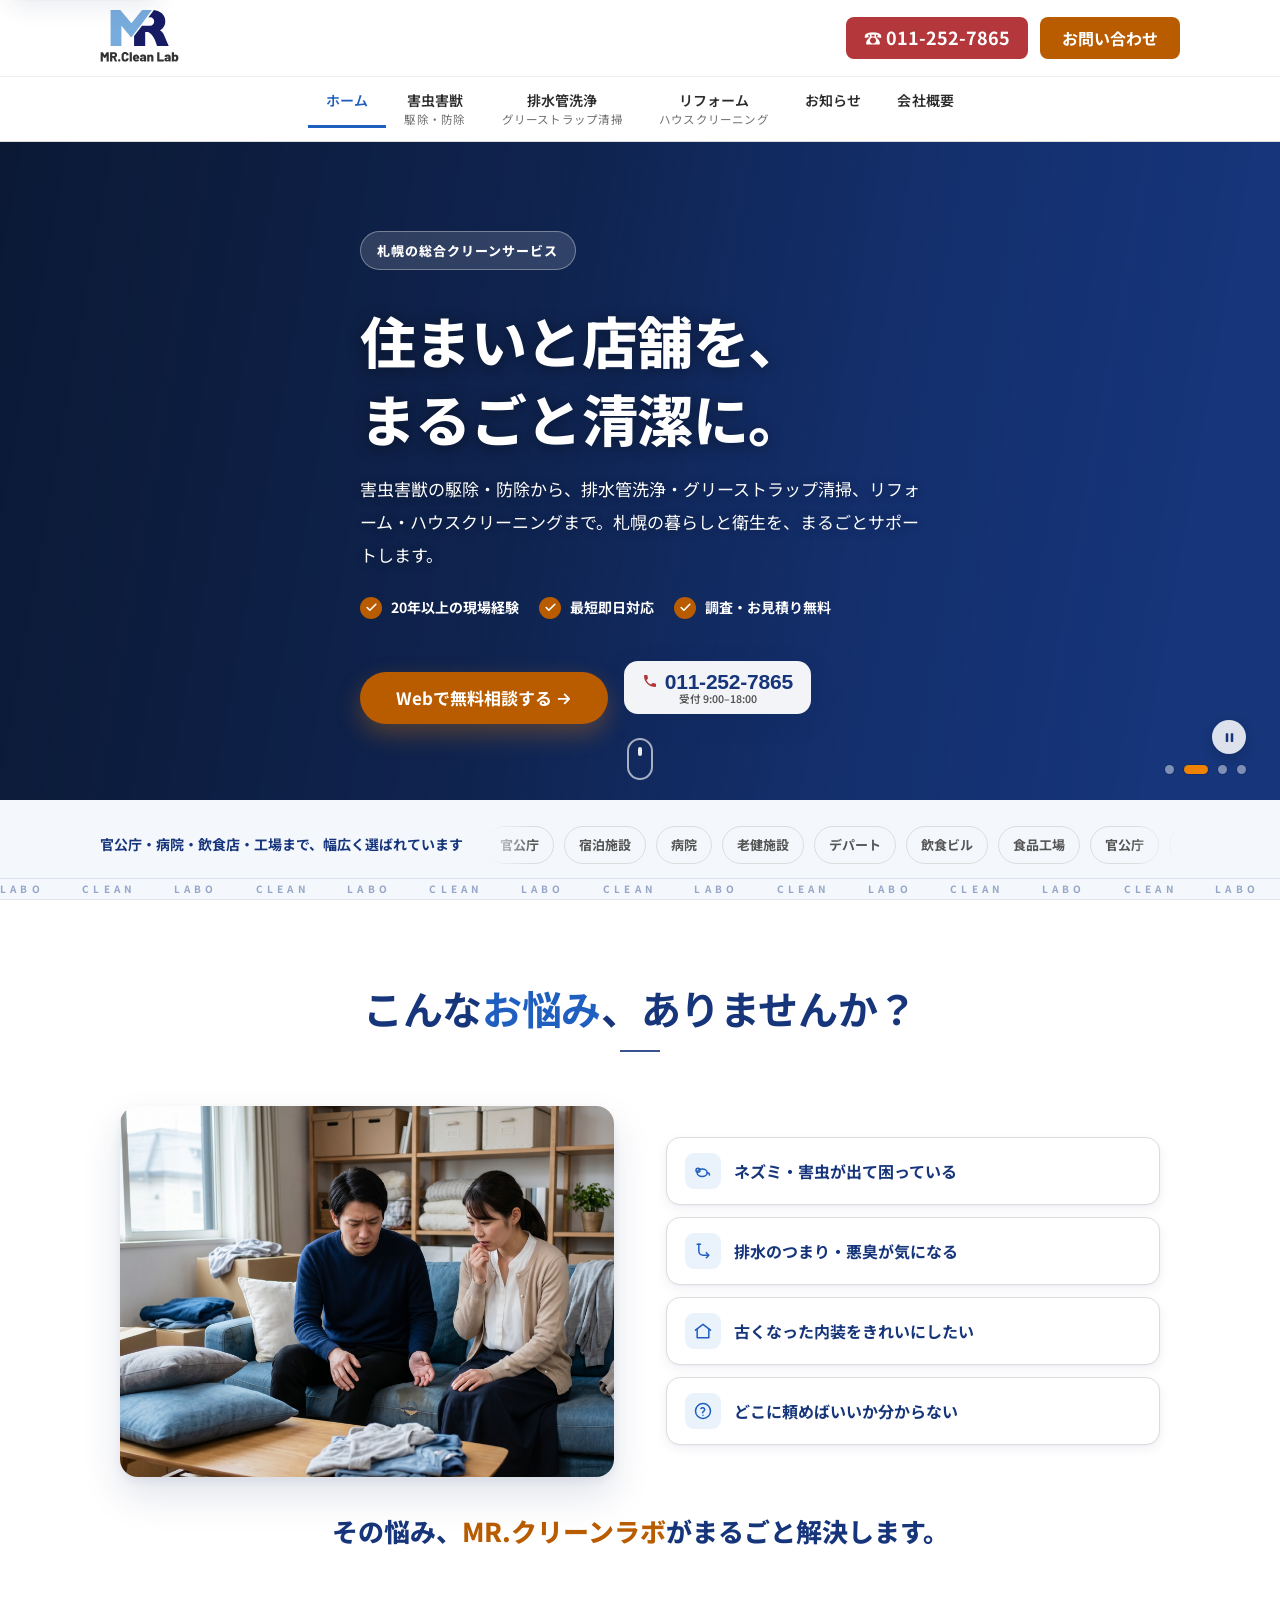
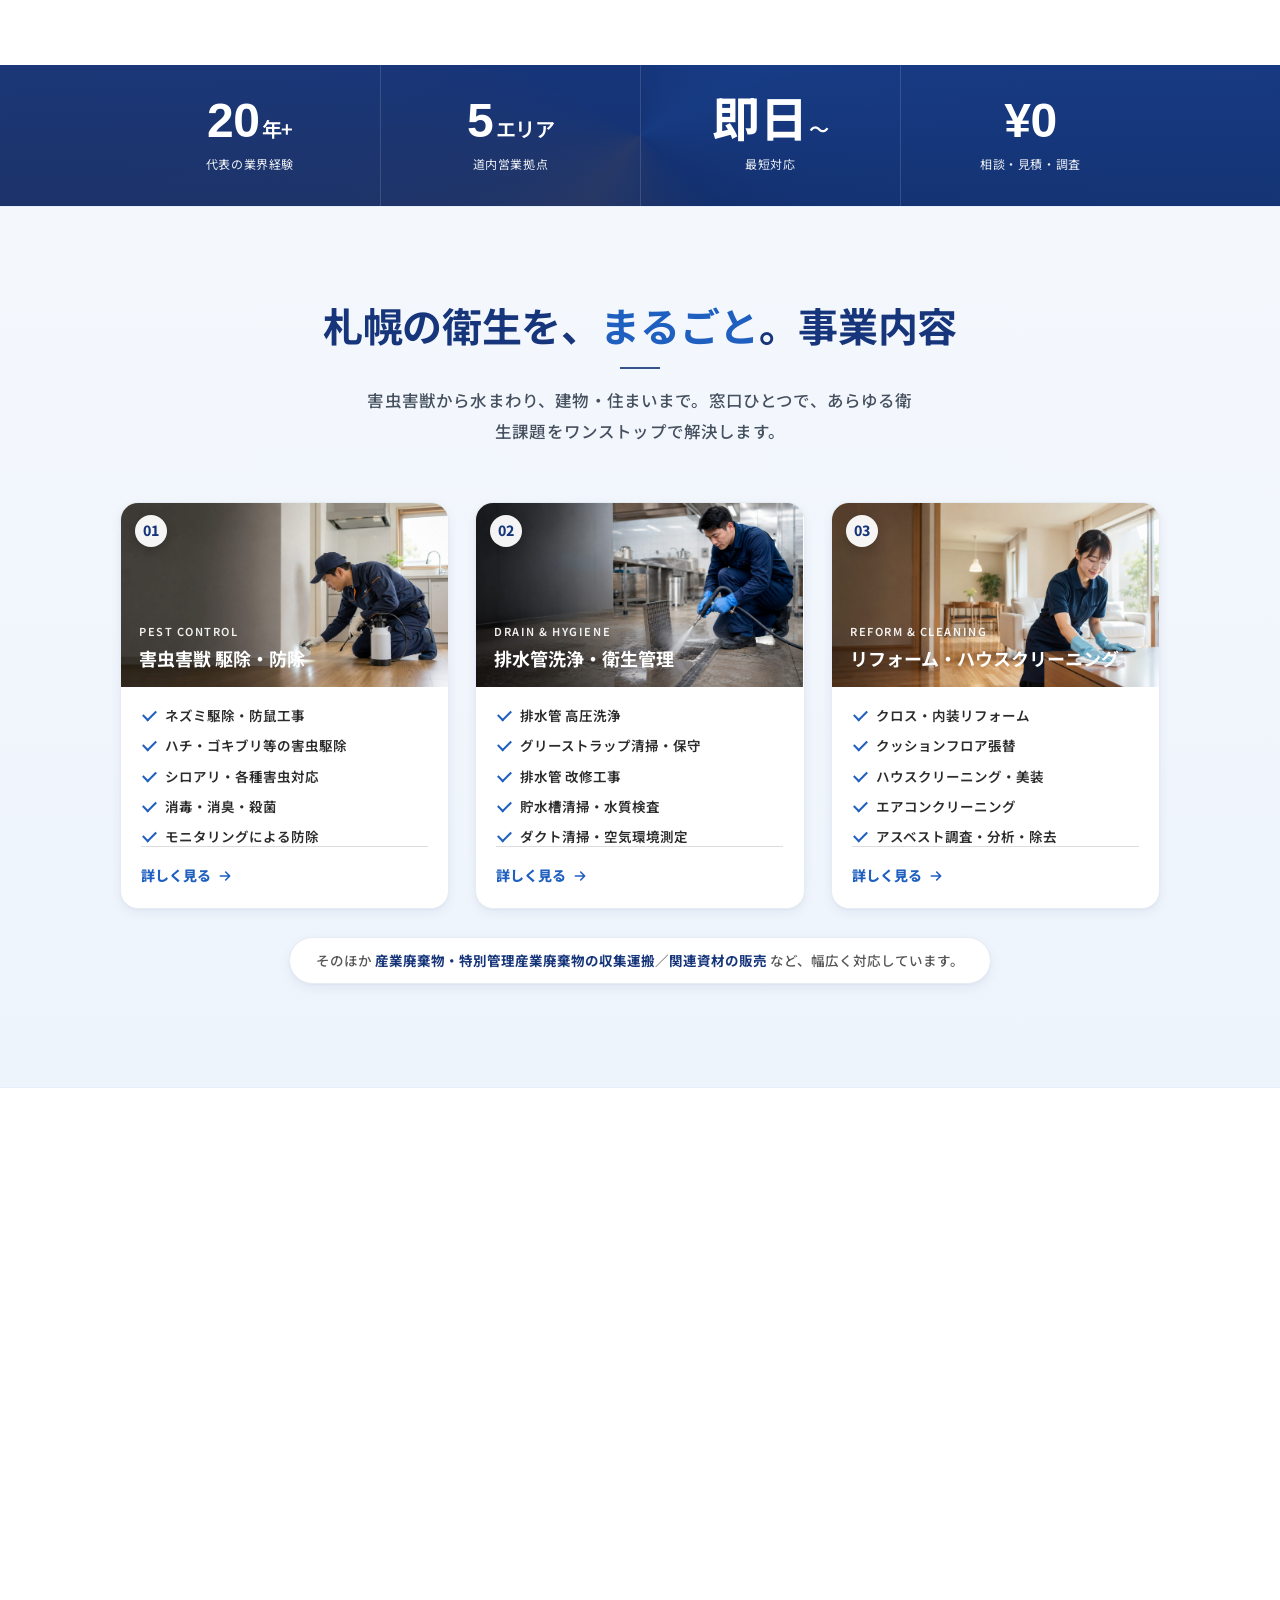
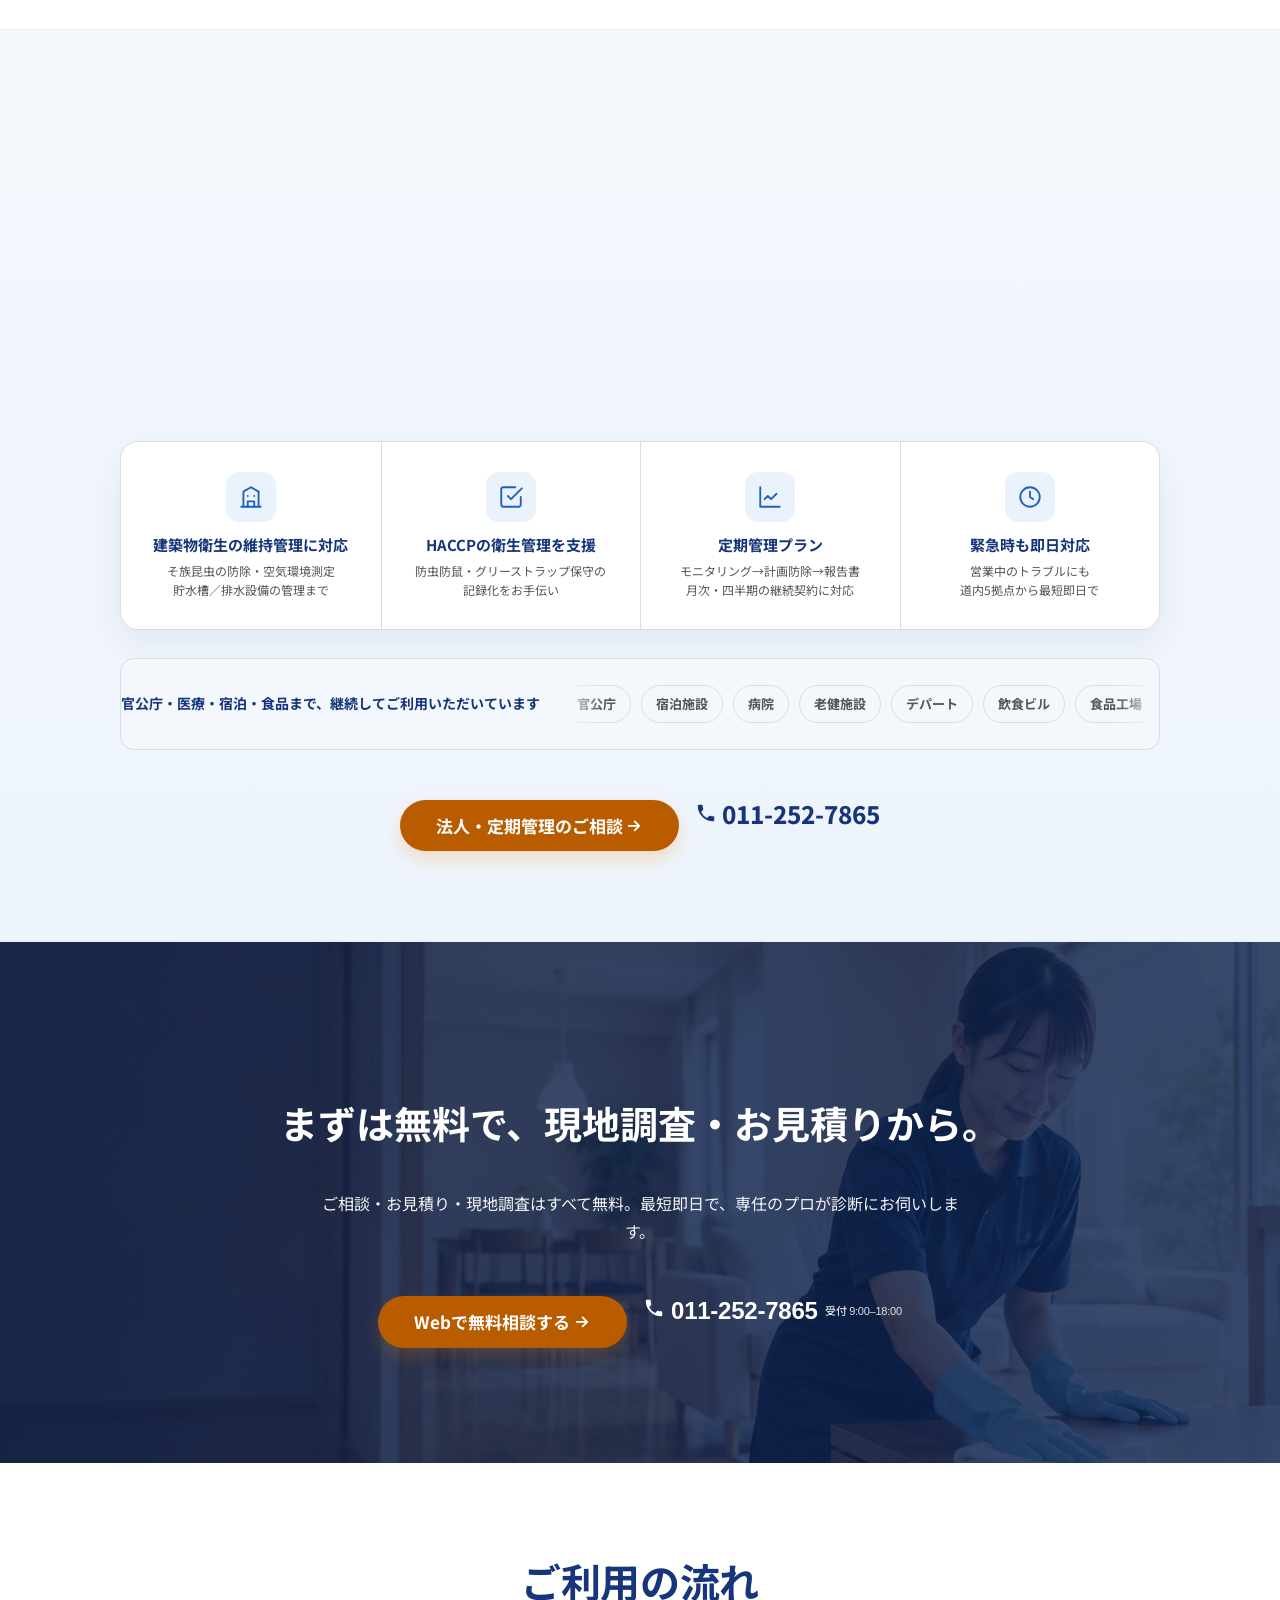
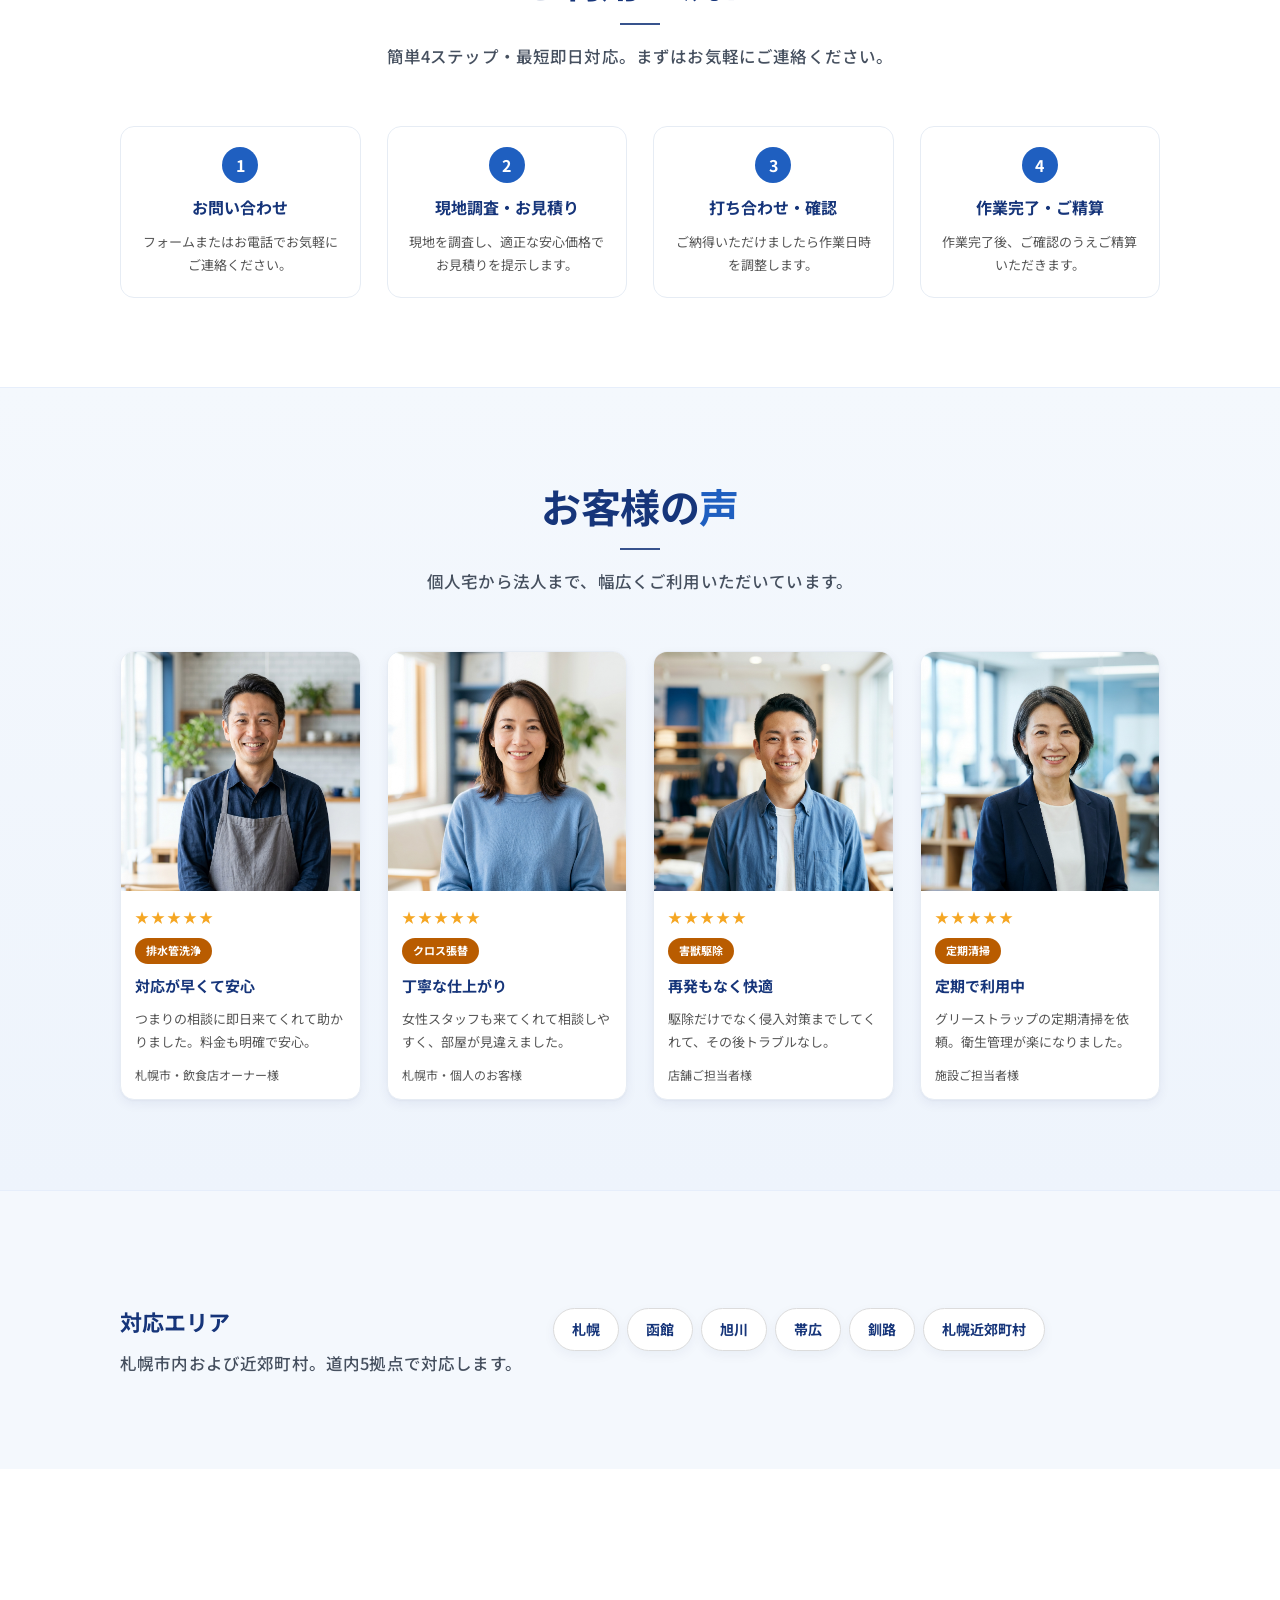
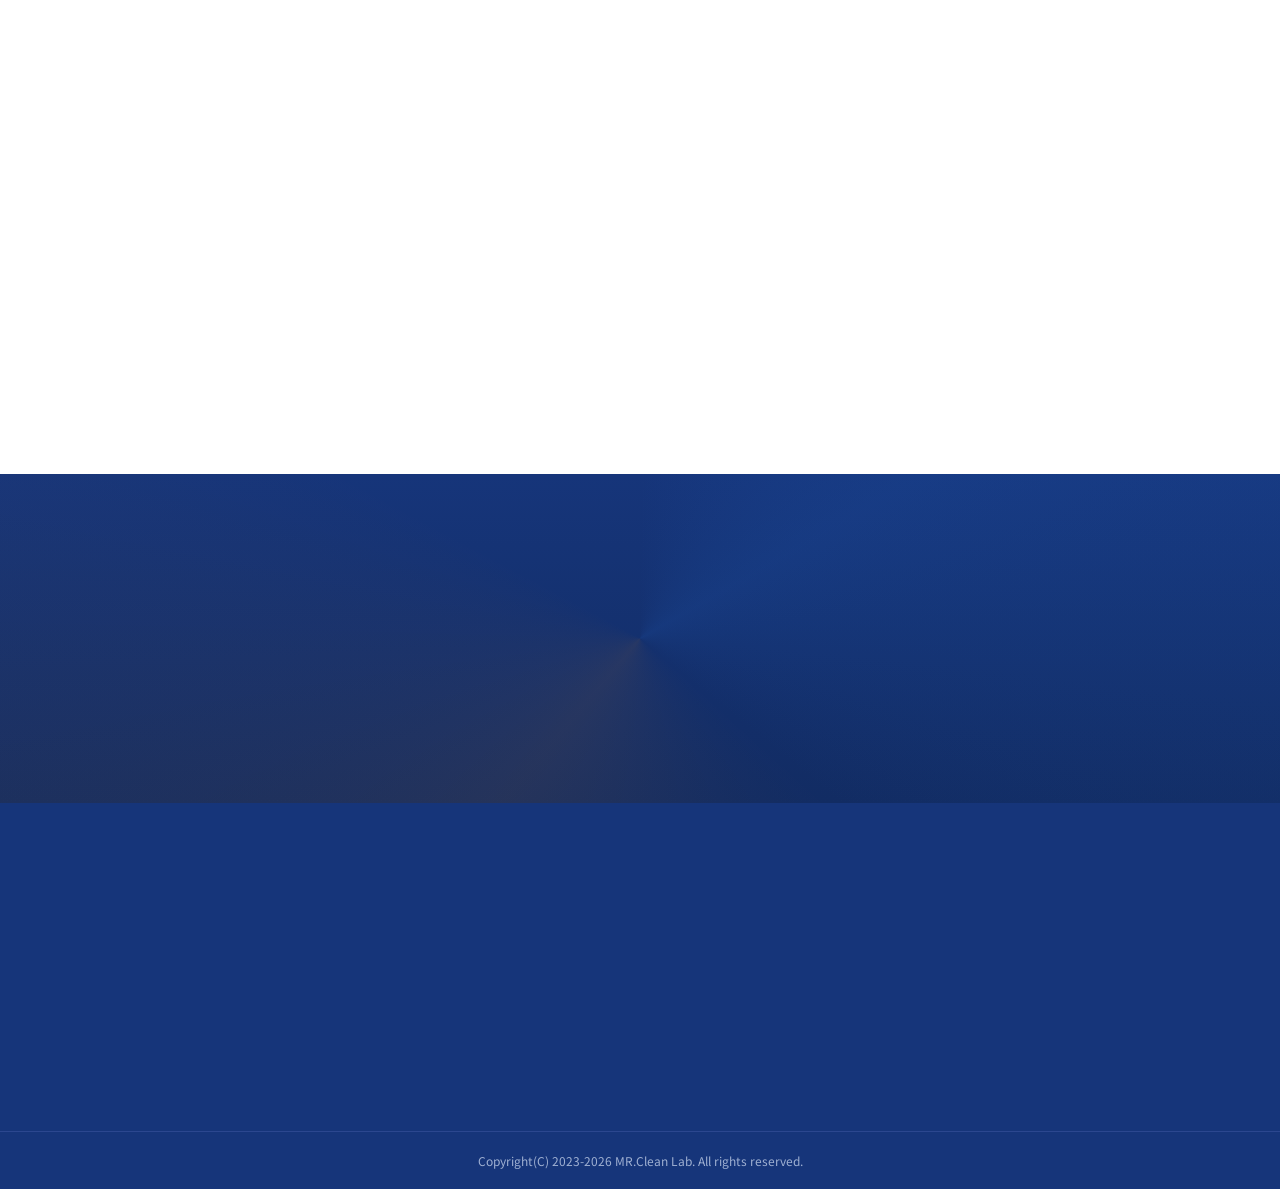
==== commit aec8a09d: "代表メッセージ差し替え／表記の適正化／プライバシーポリシー新設ほか ■ 代表メッセージ（ご提供原稿に差し替え） - company.html の本文を新原稿へ全面差し替え - Web掲載向けに句点を補" ====
--- a/index.html
+++ b/index.html
@@ -4,13 +4,13 @@
   <meta charset="UTF-8">
   <meta name="viewport" content="width=device-width, initial-scale=1.0">
   <title>株式会社MR.クリーンラボ｜札幌の害虫害獣駆除・排水管洗浄・リフォーム・ハウスクリーニング</title>
-  <meta name="description" content="札幌のMR.クリーンラボ。害虫害獣の駆除・防除、排水管洗浄・グリーストラップ清掃、リフォーム・ハウスクリーニングをワンストップ対応。20年以上の経験と実績、相談・見積・現地調査は無料、最短即日対応。">
+  <meta name="description" content="札幌のMR.クリーンラボ。害虫害獣の駆除・防除、排水管洗浄・グリーストラップ清掃、リフォーム・ハウスクリーニングをワンストップ対応。20年以上の現場経験、相談・見積・現地調査は無料、最短即日対応。">
   <meta name="theme-color" content="#16357a">
   <link rel="icon" href="images/logo.svg" type="image/svg+xml">
   <meta property="og:type" content="website">
   <meta property="og:site_name" content="株式会社MR.クリーンラボ">
   <meta property="og:title" content="株式会社MR.クリーンラボ｜札幌の総合衛生・クリーンサービス">
-  <meta property="og:description" content="害虫害獣駆除・排水管洗浄・リフォーム・ハウスクリーニングをワンストップで。20年以上の経験と実績。相談・見積・現地調査は無料。">
+  <meta property="og:description" content="害虫害獣駆除・排水管洗浄・リフォーム・ハウスクリーニングをワンストップで。20年以上の現場経験。相談・見積・現地調査は無料。">
   <meta property="og:url" content="https://playmark0227-svg.github.io/MR-creanLAB/">
   <meta property="og:image" content="https://playmark0227-svg.github.io/MR-creanLAB/images/cover.png">
   <meta name="twitter:card" content="summary_large_image">
@@ -20,7 +20,7 @@
   <link rel="preconnect" href="https://fonts.googleapis.com">
   <link rel="preconnect" href="https://fonts.gstatic.com" crossorigin>
   <link rel="stylesheet" href="https://fonts.googleapis.com/css2?family=Noto+Sans+JP:wght@400;500;600;700;800&display=swap">
-  <link rel="stylesheet" href="css/style.css?v=20260702a">
+  <link rel="stylesheet" href="css/style.css?v=20260830a">
   <script type="application/ld+json">
   {"@context":"https://schema.org","@type":"LocalBusiness","name":"株式会社MR.クリーンラボ","image":"https://playmark0227-svg.github.io/MR-creanLAB/images/cover.png","url":"https://playmark0227-svg.github.io/MR-creanLAB/","telephone":"011-252-7865","address":{"@type":"PostalAddress","postalCode":"062-0035","addressRegion":"北海道","addressLocality":"札幌市豊平区","streetAddress":"西岡五条13丁目1番20号","addressCountry":"JP"},"areaServed":["札幌市","函館市","旭川市","帯広市","釧路市"],"openingHours":"Mo-Sa 09:00-18:00"}
   </script>
@@ -76,7 +76,7 @@
         <h1 class="cover__title">住まいと店舗を、<br>まるごと清潔に。</h1>
         <p class="cover__lead">害虫害獣の駆除・防除から、排水管洗浄・グリーストラップ清掃、リフォーム・ハウスクリーニングまで。札幌の暮らしと衛生を、まるごとサポートします。</p>
         <ul class="cover__trust">
-          <li><span class="ck"><svg viewBox="0 0 24 24" fill="none" stroke="currentColor" stroke-width="3" stroke-linecap="round" stroke-linejoin="round"><path d="M20 6 9 17l-5-5"/></svg></span>創業20年以上の実績</li>
+          <li><span class="ck"><svg viewBox="0 0 24 24" fill="none" stroke="currentColor" stroke-width="3" stroke-linecap="round" stroke-linejoin="round"><path d="M20 6 9 17l-5-5"/></svg></span>20年以上の現場経験</li>
           <li><span class="ck"><svg viewBox="0 0 24 24" fill="none" stroke="currentColor" stroke-width="3" stroke-linecap="round" stroke-linejoin="round"><path d="M20 6 9 17l-5-5"/></svg></span>最短即日対応</li>
           <li><span class="ck"><svg viewBox="0 0 24 24" fill="none" stroke="currentColor" stroke-width="3" stroke-linecap="round" stroke-linejoin="round"><path d="M20 6 9 17l-5-5"/></svg></span>調査・お見積り無料</li>
         </ul>
@@ -119,7 +119,7 @@
   <section class="stats">
     <div class="container">
       <div class="grid">
-        <div class="item"><div class="n">20<small>年+</small></div><div class="l">経験と実績</div></div>
+        <div class="item"><div class="n">20<small>年+</small></div><div class="l">代表の業界経験</div></div>
         <div class="item"><div class="n">5<small>エリア</small></div><div class="l">道内営業拠点</div></div>
         <div class="item"><div class="n">即日<small>〜</small></div><div class="l">最短対応</div></div>
         <div class="item"><div class="n">¥0</div><div class="l">相談・見積・調査</div></div>
@@ -138,7 +138,7 @@
         <a class="svc-o reveal" href="pest-control.html">
           <div class="svc-o__media">
             <span class="svc-o__num">01</span>
-            <img src="images/hero-pest.jpg?v=20260702a" alt="害虫害獣 駆除・防除" loading="lazy">
+            <img src="images/hero-pest.jpg?v=20260830a" alt="害虫害獣 駆除・防除" loading="lazy">
             <div class="svc-o__head"><div class="svc-o__en">PEST CONTROL</div><div class="svc-o__title">害虫害獣 駆除・防除</div></div>
           </div>
           <div class="svc-o__body">
@@ -155,7 +155,7 @@
         <a class="svc-o reveal d1" href="drainage.html">
           <div class="svc-o__media">
             <span class="svc-o__num">02</span>
-            <img src="images/hero-drain.jpg?v=20260702a" alt="排水管洗浄・衛生管理" loading="lazy">
+            <img src="images/hero-drain.jpg?v=20260830a" alt="排水管洗浄・衛生管理" loading="lazy">
             <div class="svc-o__head"><div class="svc-o__en">DRAIN &amp; HYGIENE</div><div class="svc-o__title">排水管洗浄・衛生管理</div></div>
           </div>
           <div class="svc-o__body">
@@ -172,7 +172,7 @@
         <a class="svc-o reveal d2" href="reform.html">
           <div class="svc-o__media">
             <span class="svc-o__num">03</span>
-            <img src="images/hero-reform.jpg?v=20260702a" alt="リフォーム・ハウスクリーニング" loading="lazy">
+            <img src="images/hero-reform.jpg?v=20260830a" alt="リフォーム・ハウスクリーニング" loading="lazy">
             <div class="svc-o__head"><div class="svc-o__en">REFORM &amp; CLEANING</div><div class="svc-o__title">リフォーム・ハウスクリーニング</div></div>
           </div>
           <div class="svc-o__body">
@@ -196,7 +196,7 @@
     <div class="container">
       <div class="sec-head">
         <h2 class="section-title">MR.クリーンラボが<span class="accent">選ばれる</span>理由</h2>
-        <p class="section-lead">20年以上の経験と実績で培った技術と、お客様目線の安心対応。</p>
+        <p class="section-lead">20年以上の現場経験で培った技術と、お客様目線の安心対応。</p>
       </div>
       <div class="creds reveal">
         <div class="cred">
@@ -228,7 +228,7 @@
     <div class="container">
       <div class="sec-head">
         <p class="corp-eyebrow" style="text-align:center;letter-spacing:3px;font-weight:800;font-size:13px;color:var(--color-blue);margin:0 0 6px">FOR BUSINESS</p>
-        <h2 class="section-title" id="corp-h">事業者・法人のお客さまへ、<span class="accent">定期管理</span>で衛生を“仕組み”に。</h2>
+        <h2 class="section-title" id="corp-h">事業者・法人のお客様へ、<span class="accent">定期管理</span>で衛生を“仕組み”に。</h2>
         <p class="section-lead">飲食・宿泊・医療・介護・食品工場まで。建築物の衛生管理から、HACCPの一般衛生管理のお手伝いまで、専任のプロが計画的にサポートします。</p>
       </div>
       <div class="creds reveal" style="margin-top:24px">
@@ -267,7 +267,7 @@
   </section>
 
   <!-- ===== 中間CTA（写真） ===== -->
-  <section class="cta-photo" style="background-image:linear-gradient(rgba(13,33,76,.82),rgba(13,33,76,.82)), url('images/hero-reform.jpg?v=20260702a')">
+  <section class="cta-photo" style="background-image:linear-gradient(rgba(13,33,76,.82),rgba(13,33,76,.82)), url('images/hero-reform.jpg?v=20260830a')">
     <h2>まずは無料で、現地調査・お見積りから。</h2>
     <p>ご相談・お見積り・現地調査はすべて無料。最短即日で、専任のプロが診断にお伺いします。</p>
     <div class="actions">
@@ -386,6 +386,7 @@
           <li><a href="company.html">会社概要</a></li>
           <li><a href="news.html">お知らせ</a></li>
           <li><a href="contact.html">お問い合わせ</a></li>
+          <li><a href="privacy.html">プライバシーポリシー</a></li>
         </ul>
       </div>
     </div>
@@ -398,6 +399,6 @@
     <a class="req" href="contact.html">無料で相談する</a>
   </div>
   <a class="pagetop" href="#" aria-label="ページ上部へ戻る"><svg viewBox="0 0 24 24" fill="none" stroke="currentColor" stroke-width="2.2" stroke-linecap="round" stroke-linejoin="round"><path d="M12 19V5M6 11l6-6 6 6"/></svg></a>
-  <script src="js/main.js?v=20260702a" defer></script>
+  <script src="js/main.js?v=20260830a" defer></script>
 </body>
 </html>
--- a/css/style.css
+++ b/css/style.css
@@ -11,6 +11,7 @@
   --color-blue-light: #eaf2fb; /* 薄いブルー背景 */
   --color-orange: #ef8200;     /* CTAボタン（お問い合わせ／無料相談） */
   --color-orange-dark: #d96f00;
+  --color-orange-aa: #b95c00;  /* 白文字で4.57:1（WCAG AA適合）。文字が乗る面に使用 */
   --color-red: #b3373b;        /* 電話ボタン */
   --color-text: #2b2b2b;
   --color-text-muted: #555;
@@ -116,7 +117,7 @@
 }
 .tel-btn:hover { text-decoration: none; opacity: .92; }
 .btn-contact {
-  background: var(--color-orange);
+  background: var(--color-orange-aa);
   color: #fff;
   padding: 10px 22px;
   border-radius: 4px;
@@ -199,7 +200,7 @@
 .hero .en-tag { font-size: 30px; letter-spacing: 3px; font-weight: 700; }
 .btn-cta {
   display: inline-block;
-  background: var(--color-orange);
+  background: var(--color-orange-aa);
   color: #fff;
   font-weight: 700;
   padding: 14px 36px;
@@ -356,7 +357,7 @@
   padding: 16px 0;
 }
 .faq-item .q { font-weight: 700; color: var(--color-navy); }
-.faq-item .q::before { content: "Q"; color: var(--color-orange); font-weight: 800; margin-right: 10px; }
+.faq-item .q::before { content: "Q"; color: var(--color-orange-aa); font-weight: 800; margin-right: 10px; }
 .faq-item .a { margin-top: 8px; color: var(--color-text-muted); }
 .faq-item .a::before { content: "A"; color: var(--color-blue); font-weight: 800; margin-right: 10px; }
 
@@ -397,7 +398,7 @@
 }
 .form .submit { text-align: center; }
 .form button {
-  background: var(--color-orange); color: #fff; border: none;
+  background: var(--color-orange-aa); color: #fff; border: none;
   padding: 14px 48px; border-radius: 40px; font-size: 17px; font-weight: 700; cursor: pointer;
 }
 .form button:hover { background: var(--color-orange-dark); }
@@ -459,7 +460,7 @@
 .hero__tel small{ display:block; font-size:11px; opacity:.9; font-weight:500; }
 .hero-trust{ display:flex; flex-wrap:wrap; gap:10px 18px; margin-top:24px; list-style:none; padding:0; }
 .hero-trust li{ display:inline-flex; align-items:center; gap:8px; font-weight:700; font-size:14px; }
-.hero-trust .ck{ width:22px; height:22px; border-radius:50%; background:var(--color-orange); color:#fff; display:grid; place-items:center; flex:none; }
+.hero-trust .ck{ width:22px; height:22px; border-radius:50%; background:var(--color-orange-aa); color:#fff; display:grid; place-items:center; flex:none; }
 .hero-trust .ck svg{ width:13px; height:13px; }
 
 /* trust bar */
@@ -487,7 +488,7 @@
 .problem-list .ic{ flex:none; width:36px; height:36px; border-radius:9px; background:var(--color-blue-light); color:var(--color-blue); display:grid; place-items:center; }
 .problem-list .ic svg{ width:20px; height:20px; }
 .problem-cap{ text-align:center; font-size:clamp(18px,2.6vw,26px); font-weight:800; color:var(--color-navy); margin-top:36px; }
-.problem-cap .accent{ color:var(--color-orange); }
+.problem-cap .accent{ color:var(--color-orange-aa); }
 
 /* service cards with photo */
 .service-card{ box-shadow:0 8px 24px rgba(16,42,94,.06); transition:transform .25s ease, box-shadow .25s ease; display:flex; flex-direction:column; }
@@ -513,7 +514,7 @@
 .voice-card .media{ aspect-ratio:1/1; overflow:hidden; }
 .voice-card .media img{ width:100%; height:100%; object-fit:cover; }
 .voice-card .stars{ color:#f5a623; letter-spacing:2px; font-size:14px; }
-.voice-card .vtag{ display:inline-block; align-self:flex-start; background:var(--color-orange); color:#fff; font-size:11px; font-weight:700; border-radius:40px; padding:3px 11px; margin:8px 0; }
+.voice-card .vtag{ display:inline-block; align-self:flex-start; background:var(--color-orange-aa); color:#fff; font-size:11px; font-weight:700; border-radius:40px; padding:3px 11px; margin:8px 0; }
 .voice-card .who{ margin-top:auto; padding-top:10px; font-size:12px; color:var(--color-text-muted); }
 
 /* CTA band */
@@ -537,7 +538,7 @@
 .mcta a:hover{ text-decoration:none; }
 .mcta .tel{ background:var(--color-blue-light); color:var(--color-navy); }
 .mcta .tel svg{ width:17px; height:17px; color:var(--color-red); }
-.mcta .req{ background:var(--color-orange); color:#fff; }
+.mcta .req{ background:var(--color-orange-aa); color:#fff; }
 
 .pagetop{ position:fixed; right:16px; bottom:16px; width:46px; height:46px; border-radius:50%; background:#fff; border:1px solid var(--color-line); box-shadow:0 8px 20px rgba(16,42,94,.16); display:grid; place-items:center; color:var(--color-navy); opacity:0; visibility:hidden; transform:translateY(8px); transition:all .25s ease; z-index:70; }
 .pagetop.show{ opacity:1; visibility:visible; transform:translateY(0); }
@@ -592,7 +593,7 @@
 .hero--photo{ min-height: clamp(440px,54vw,640px); }
 .hero__text{ max-width:660px; }
 .hero-badge{ display:inline-flex; align-items:center; gap:10px; background:rgba(255,255,255,.12); border:1px solid rgba(255,255,255,.34); -webkit-backdrop-filter:blur(6px); backdrop-filter:blur(6px); border-radius:40px; padding:7px 16px 7px 8px; font-weight:700; font-size:13px; margin-bottom:20px; }
-.hero-badge .b{ background:var(--color-orange); color:#fff; border-radius:30px; padding:3px 12px; font-size:12px; }
+.hero-badge .b{ background:var(--color-orange-aa); color:#fff; border-radius:30px; padding:3px 12px; font-size:12px; }
 .hero--photo h1{ font-size: clamp(27px,4.4vw,48px); line-height:1.42; letter-spacing:.02em; }
 .hero-meta{ display:flex; flex-wrap:wrap; gap:9px 22px; margin-top:22px; font-size:13px; }
 .hero-meta span{ display:inline-flex; align-items:center; gap:7px; opacity:.96; }
@@ -676,7 +677,7 @@
 .cover__lead{ font-size:clamp(14px,1.7vw,17px); line-height:1.95; opacity:.96; text-shadow:0 1px 8px rgba(0,0,0,.35); max-width:560px; margin:0; }
 .cover__trust{ display:flex; flex-wrap:wrap; gap:10px 20px; list-style:none; padding:0; margin:24px 0 0; }
 .cover__trust li{ display:inline-flex; align-items:center; gap:9px; font-weight:700; font-size:14px; }
-.cover__trust .ck{ width:22px; height:22px; border-radius:50%; background:var(--color-orange); color:#fff; display:grid; place-items:center; flex:none; }
+.cover__trust .ck{ width:22px; height:22px; border-radius:50%; background:var(--color-orange-aa); color:#fff; display:grid; place-items:center; flex:none; }
 .cover__trust .ck svg{ width:13px; height:13px; }
 .cover__actions{ display:flex; flex-wrap:wrap; gap:16px; align-items:center; margin-top:30px; }
 .cover-cta{ box-shadow:0 12px 30px rgba(239,103,5,.45); }
@@ -1463,7 +1464,7 @@
     animation:v9-shimmer 4s linear infinite;
   }
   .problem-cap .accent{
-    background:linear-gradient(100deg,#ef8200 0%,#ef8200 42%,#ffb659 50%,#ef8200 58%,#ef8200 100%);
+    background:linear-gradient(100deg,#b95c00 0%,#b95c00 42%,#d98a2e 50%,#b95c00 58%,#b95c00 100%);
     background-size:230% 100%; -webkit-background-clip:text; background-clip:text; color:transparent;
     animation:v9-shimmer 4s linear infinite;
   }
@@ -1623,3 +1624,26 @@
   .global-nav{ visibility:hidden; transition:max-height .32s ease, visibility 0s linear .34s; }
   .global-nav.is-open{ visibility:visible; transition:max-height .32s ease, visibility 0s; }
 }
+
+/* v10c: 会社概要の地図埋め込み（レスポンシブ） */
+.map-embed{ position:relative; width:100%; aspect-ratio:16/9; min-height:220px; border-radius:12px; overflow:hidden; border:1px solid var(--color-line); background:var(--color-blue-light); }
+.map-embed iframe{ position:absolute; inset:0; width:100%; height:100%; border:0; display:block; }
+@media print{ .map-embed{ display:none; } }
+
+/* v10d: プライバシーポリシー等の条文ページ */
+.policy{ margin-top:28px; }
+.policy h2{ font-size:19px; font-weight:700; color:var(--color-navy); margin:32px 0 10px; padding-left:12px; border-left:4px solid var(--color-blue); }
+.policy h2:first-child{ margin-top:0; }
+.policy p{ margin:0 0 14px; line-height:1.95; }
+.policy .checklist{ margin:0 0 18px; }
+.policy .policy-date{ margin-top:28px; text-align:right; color:var(--color-text-sub); font-size:14px; }
+
+/* v10e: フォームの同意チェックと送信ステータス */
+.consent-label{ display:flex; align-items:flex-start; gap:10px; cursor:pointer; font-weight:500; line-height:1.7; }
+.consent-label input[type="checkbox"]{ width:20px; height:20px; margin:2px 0 0; accent-color:var(--color-blue); flex:none; cursor:pointer; }
+.consent-label a{ color:var(--color-blue); text-decoration:underline; }
+.consent-label .req{ margin-left:8px; }
+.form-status{ margin:14px 0 0; font-weight:700; line-height:1.7; }
+.form-status.is-error{ color:#b3261e; }
+.form-status.is-ok{ color:#116b3a; }
+.form.is-sending button[type="submit"]{ opacity:.6; pointer-events:none; }
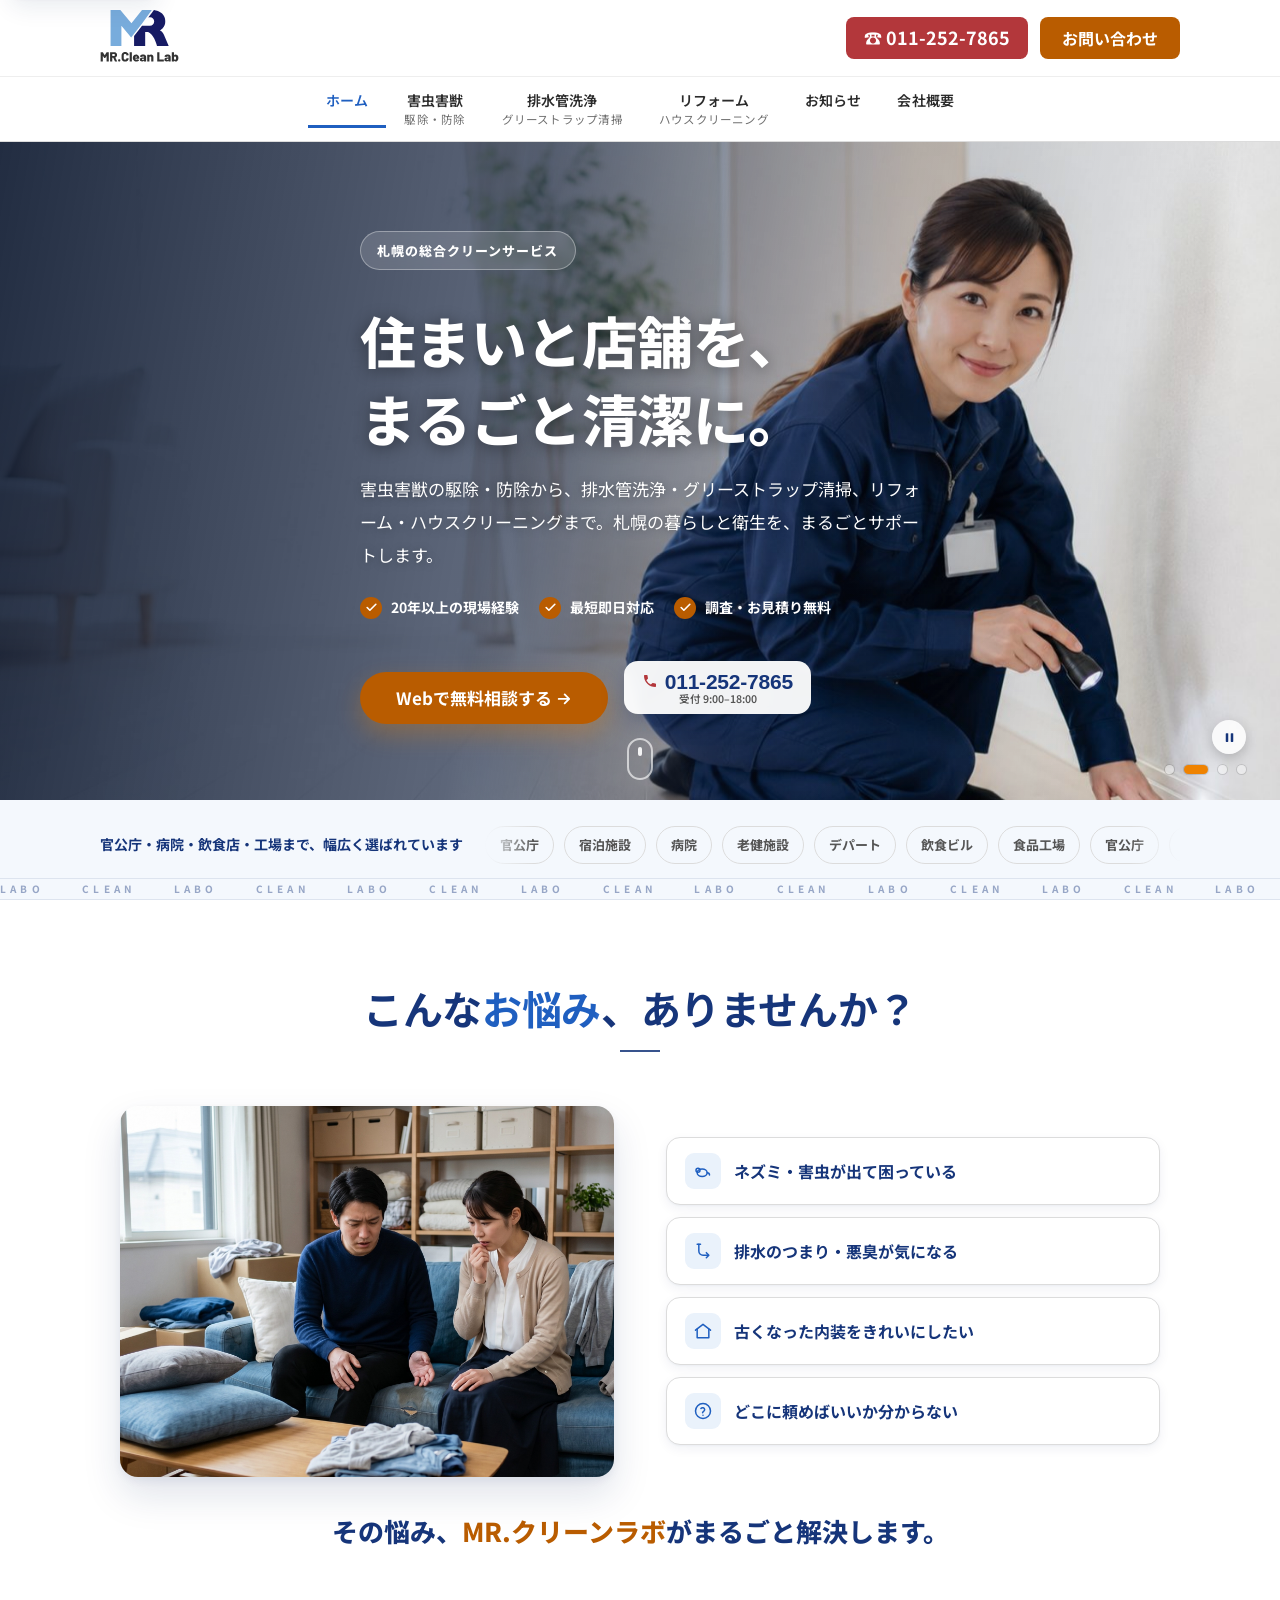
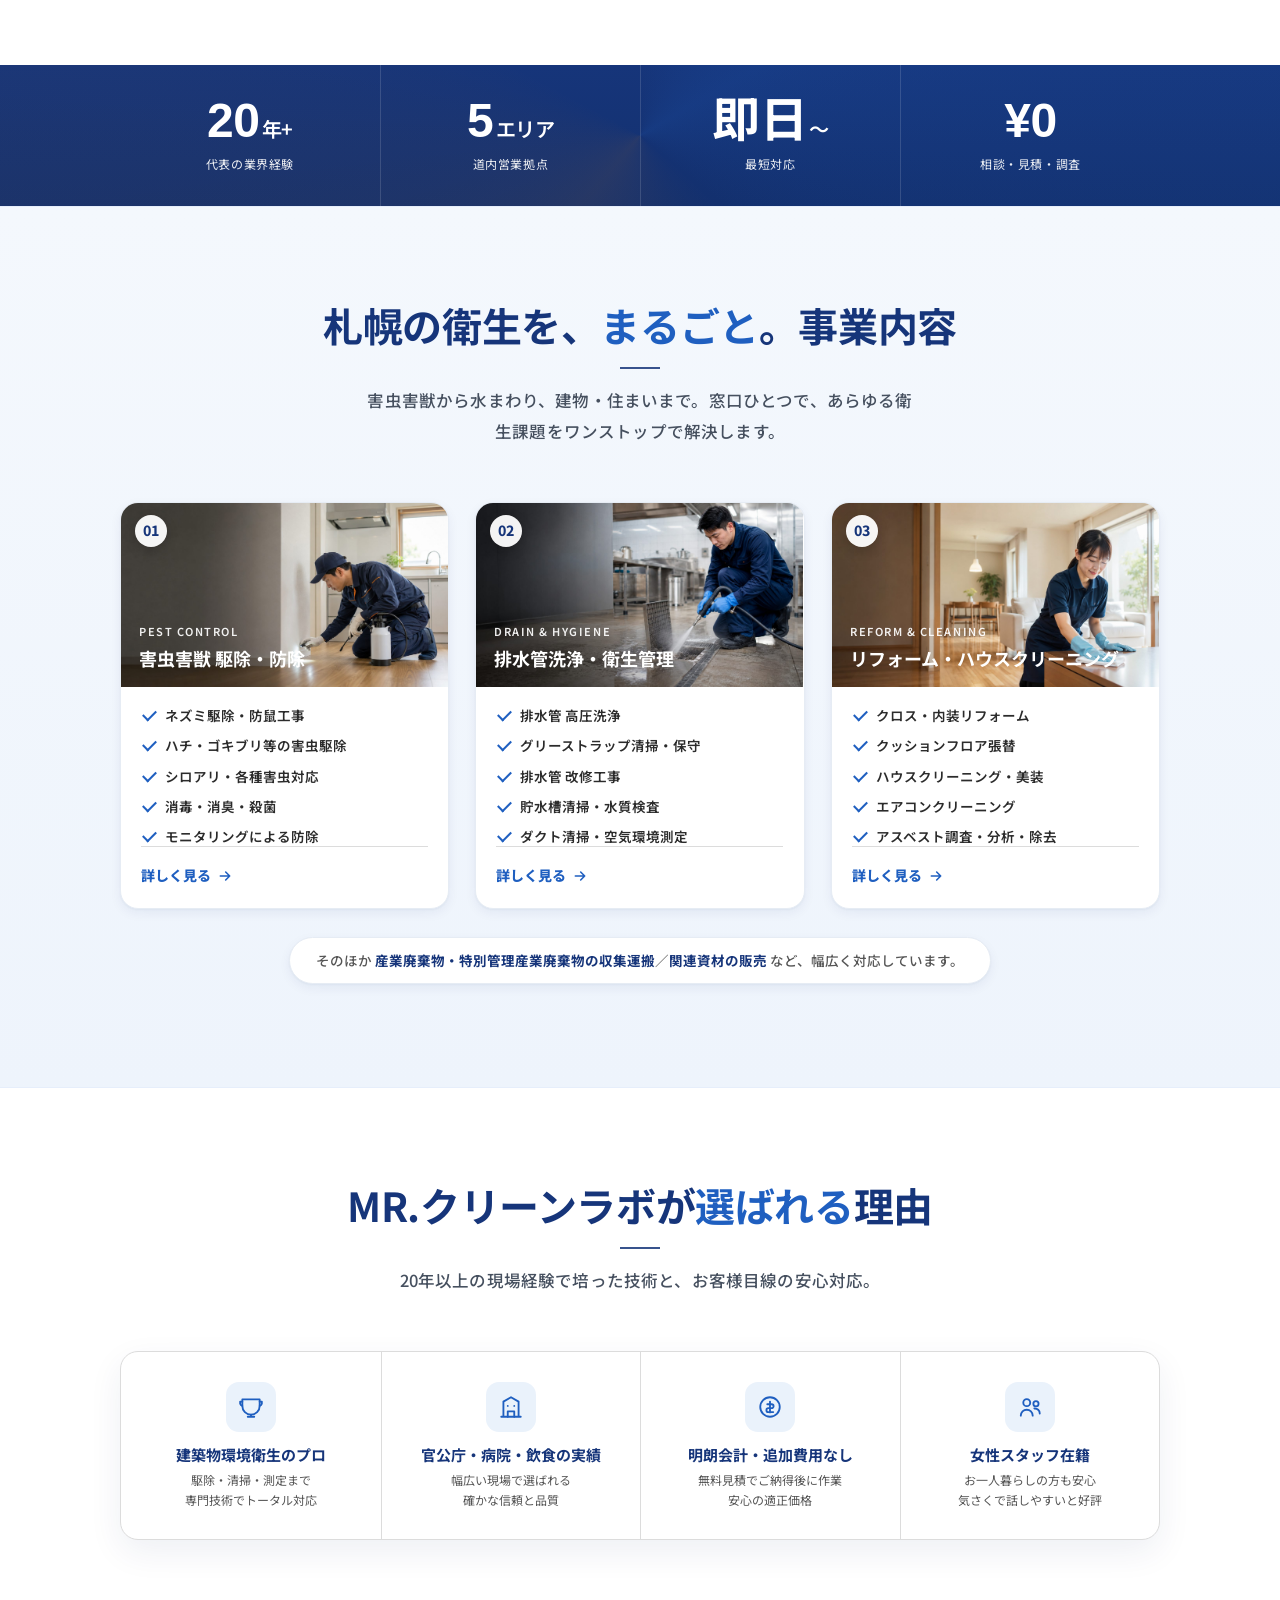
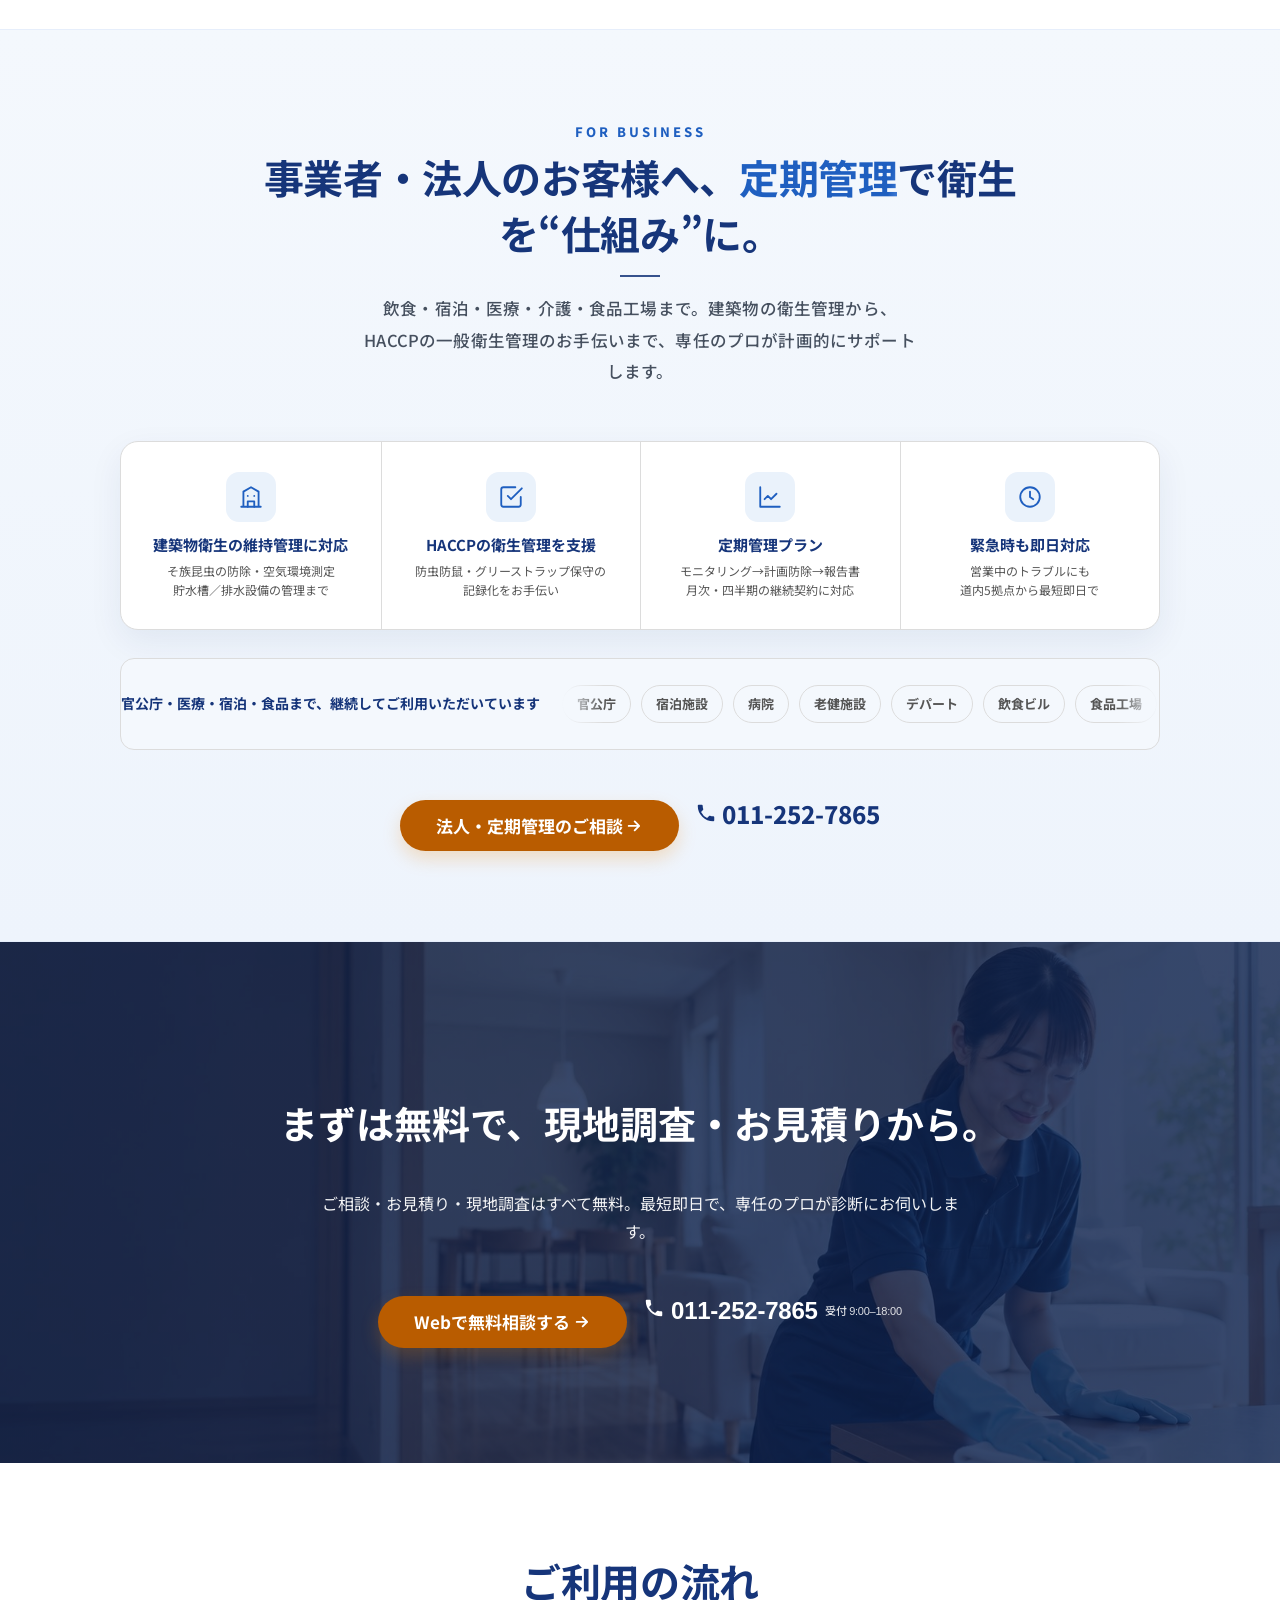
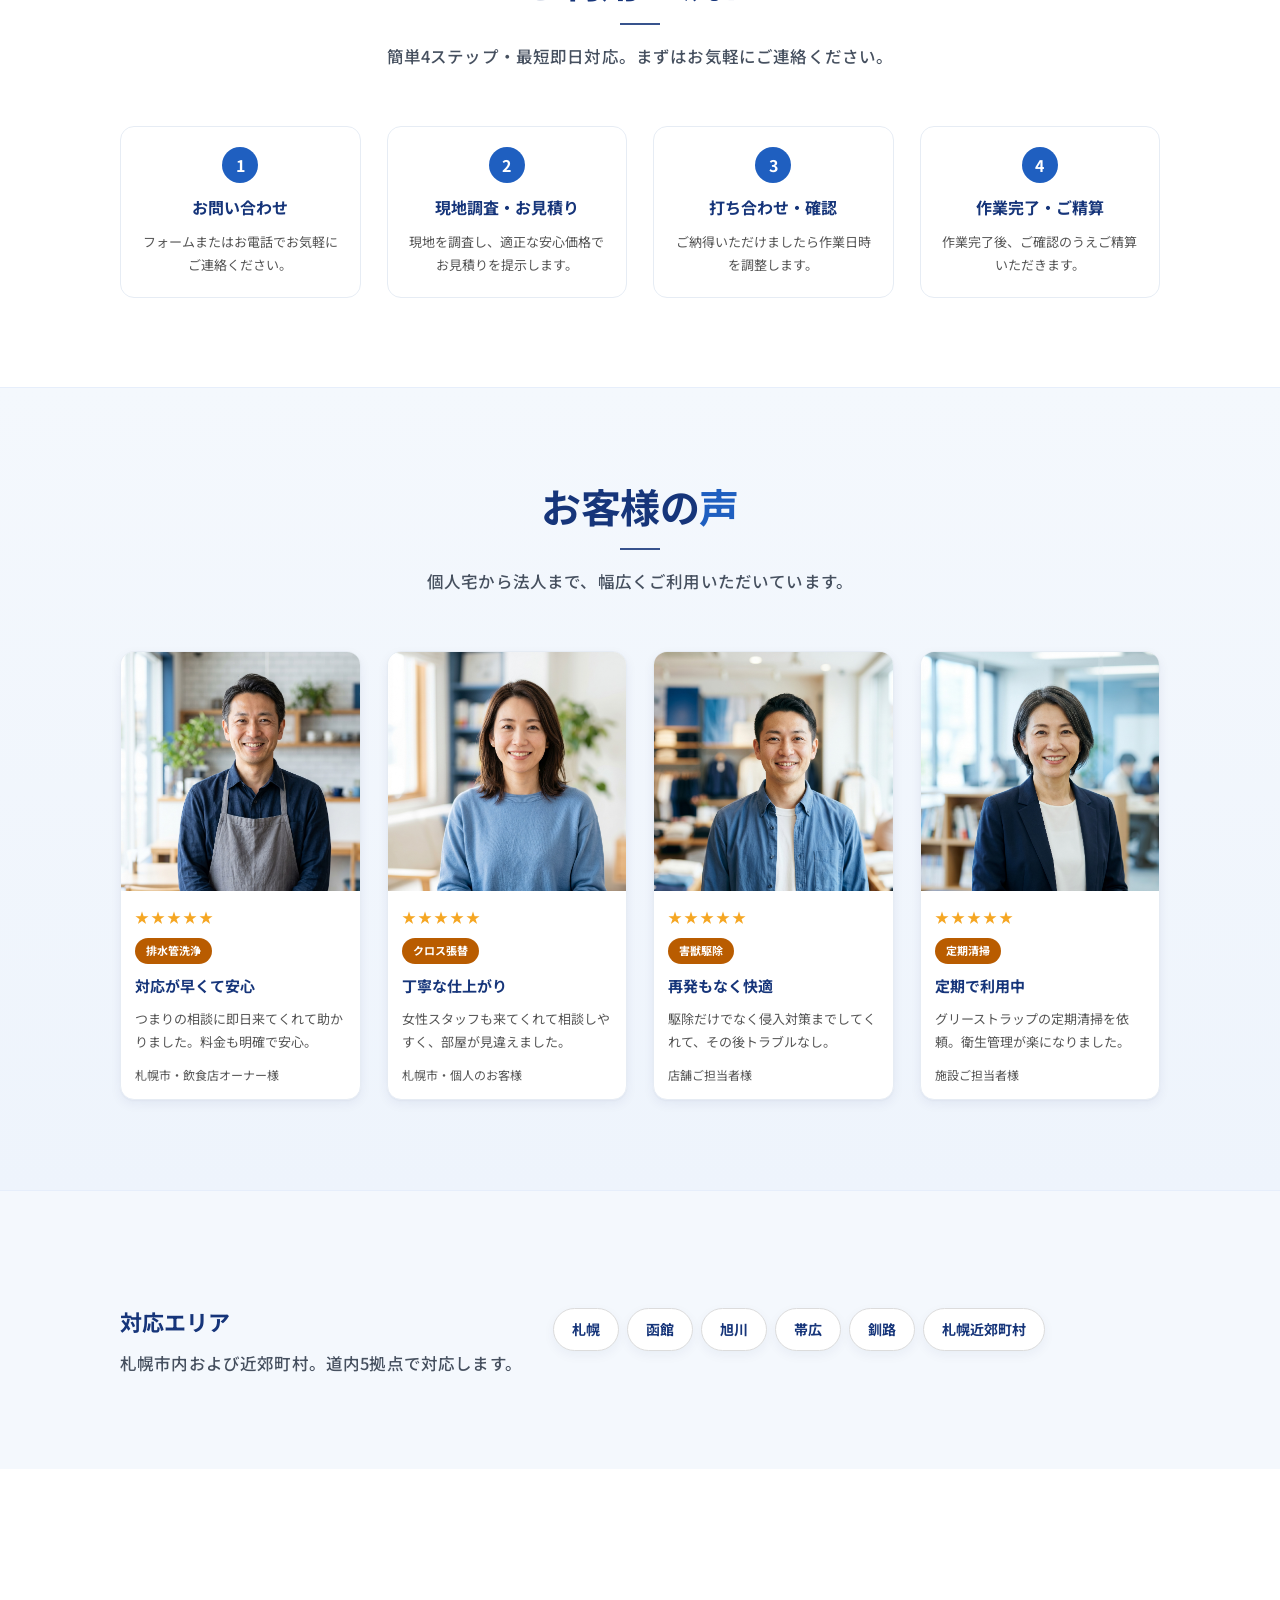
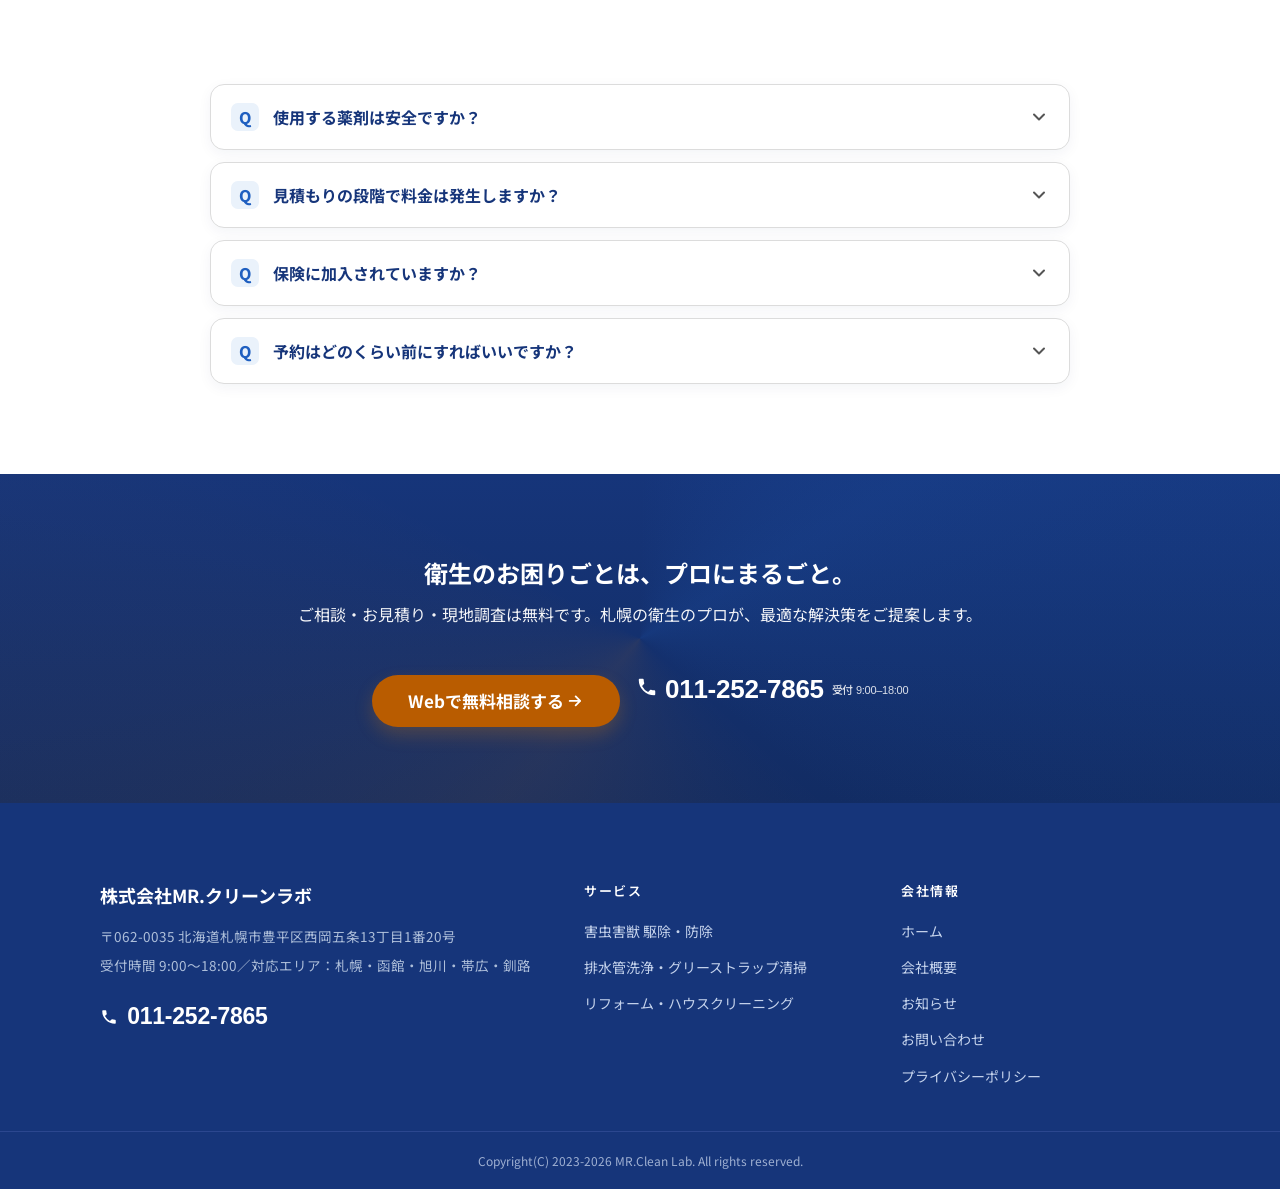
==== commit e98c4ae2: "オープニングムービーを追加（ロゴ一筆書き → TOP） ご提供のロゴPDFを正として、TOPページに開幕演出を実装。  ■ ロゴのベクター化 - PDF内のロゴ（ラスター）から輪郭を自動トレースし、2" ====
--- a/index.html
+++ b/index.html
@@ -20,13 +20,48 @@
   <link rel="preconnect" href="https://fonts.googleapis.com">
   <link rel="preconnect" href="https://fonts.gstatic.com" crossorigin>
   <link rel="stylesheet" href="https://fonts.googleapis.com/css2?family=Noto+Sans+JP:wght@400;500;600;700;800&display=swap">
-  <link rel="stylesheet" href="css/style.css?v=20260830a">
+  <link rel="stylesheet" href="css/style.css?v=20260830d">
   <script type="application/ld+json">
   {"@context":"https://schema.org","@type":"LocalBusiness","name":"株式会社MR.クリーンラボ","image":"https://playmark0227-svg.github.io/MR-creanLAB/images/cover.png","url":"https://playmark0227-svg.github.io/MR-creanLAB/","telephone":"011-252-7865","address":{"@type":"PostalAddress","postalCode":"062-0035","addressRegion":"北海道","addressLocality":"札幌市豊平区","streetAddress":"西岡五条13丁目1番20号","addressCountry":"JP"},"areaServed":["札幌市","函館市","旭川市","帯広市","釧路市"],"openingHours":"Mo-Sa 09:00-18:00"}
   </script>
 </head>
 <body>
   <a class="skip-link" href="#main">本文へスキップ</a>
+
+  <!-- ===== オープニング（ロゴ一筆書き → TOPへ） ===== -->
+  <div class="opening" id="opening" aria-hidden="true">
+    <div class="opening__stage">
+      <svg class="opening__draw" viewBox="0 0 1000 706.7" preserveAspectRatio="xMidYMid meet" aria-hidden="true" focusable="false">
+        <g fill="none" stroke="url(#opGrad)" stroke-width="2.4" stroke-linejoin="round" stroke-linecap="round">
+          <path class="od" style="--d:0.10s;--t:0.70s" d="M133.1 0.0L369.2 179.5L400.9 153.5L571.9 2.8L652.9 3.4L647.2 11.3L585.5 78.7L521.0 137.6L378.3 274.6L376.0 274.6L359.0 262.2L214.0 150.1L213.5 339.8L166.5 347.1L134.8 357.3L130.8 356.7L130.8 0.0Z"/>
+          <path class="od" style="--d:0.62s;--t:0.72s" d="M917.3 513.6L870.9 513.6L834.7 507.9L797.3 495.5L767.8 478.5L520.4 231.0L521.0 229.3L748.6 229.3L772.4 224.8L792.8 215.7L805.2 206.7L818.2 192.5L827.3 175.5L830.7 163.1L831.8 155.2L830.7 135.9L826.2 121.2L818.2 106.5L805.2 92.3L792.8 83.2L772.4 74.2L748.6 69.6L616.6 69.1L677.2 2.8L752.0 2.8L781.4 7.4L804.1 14.2L830.1 26.6L849.4 40.2L872.6 64.6L885.1 84.9L889.6 95.1L897.5 122.3L899.8 139.3L899.8 159.7L897.5 177.8L890.7 201.6L882.8 218.6L869.2 239.0L843.7 263.3L830.1 272.4L806.3 283.7L788.2 289.4L765.6 293.9L706.1 295.6L875.4 463.8L898.1 479.6L918.5 489.8L937.7 496.6L970.0 502.8L969.4 504.5L950.2 509.1L917.3 513.6Z"/>
+          <path class="od" style="--d:1.22s;--t:0.62s" d="M792.8 561.2L739.5 561.2L738.4 560.0L699.9 557.8L656.9 551.0L602.5 538.5L567.4 528.3L507.4 507.9L340.9 442.2L295.6 427.5L237.8 413.9L200.5 409.4L137.0 410.5L109.9 415.1L83.8 421.9L53.2 433.2L36.2 442.2L35.7 440.5L55.5 421.9L87.2 399.2L122.3 381.1L154.0 369.8L189.1 361.8L220.8 358.4L257.1 358.4L306.9 364.1L356.7 375.4L419.0 395.8L477.9 419.6L571.9 462.6L629.7 486.4L684.0 505.7L723.7 517.0L776.9 528.3L826.7 534.0L850.5 534.0L851.6 535.1L894.7 534.0L947.9 527.2L945.6 529.4L912.8 540.8L882.2 548.7L831.3 557.8L793.9 560.0L792.8 561.2Z"/>
+          <path class="od" style="--d:1.72s;--t:0.42s" d="M0.0 617.8L18.7 618.3L53.2 675.5L87.8 618.3L105.3 617.8L107.0 619.5L107.0 704.4L105.9 705.5Z"/>
+          <path class="od" style="--d:1.75s;--t:0.42s" d="M88.9 705.5L88.3 646.1L56.1 701.0L52.1 705.0L17.0 645.0L16.4 704.4L15.3 705.5Z"/>
+          <path class="od" style="--d:1.79s;--t:0.42s" d="M139.9 705.5L140.4 617.8L206.1 617.8L212.9 620.0L221.4 627.4L224.8 636.5L223.7 659.1L216.3 668.7L206.7 672.7L227.1 703.3L227.1 705.5Z"/>
+          <path class="od" style="--d:1.82s;--t:0.42s" d="M208.9 705.5L186.9 672.1L185.7 673.3L182.3 672.1L181.2 673.3L156.9 673.8L156.9 705.5Z"/>
+          <path class="od" style="--d:1.86s;--t:0.42s" d="M201.0 658.0L205.5 655.7L207.8 650.1L207.8 642.1L203.9 633.6L201.6 632.5L156.9 633.1L157.4 658.6L201.0 658.0Z"/>
+          <path class="od" style="--d:1.90s;--t:0.42s" d="M258.8 705.5L253.1 698.8L253.1 693.1L258.2 686.9L261.6 685.7L266.1 685.7L270.7 688.0L274.6 694.2L273.5 701.0L267.8 705.5Z"/>
+          <path class="od" style="--d:1.93s;--t:0.42s" d="M322.2 705.5L312.6 701.6L305.2 689.7L304.1 642.1L306.3 631.9L309.7 626.3L316.0 621.2L322.8 618.9L377.1 618.9L382.2 621.7L379.4 633.6L329.6 632.5L323.3 636.5L321.1 642.1L321.1 684.0L322.2 687.4L329.6 692.5L380.5 691.4L384.5 702.2L378.8 705.5Z"/>
+          <path class="od" style="--d:1.97s;--t:0.42s" d="M407.1 705.5L407.7 618.9L423.0 619.5L423.0 705.5Z"/>
+          <path class="od" style="--d:2.00s;--t:0.42s" d="M466.0 705.5L458.1 699.9L455.8 694.2L455.8 658.0L458.1 652.3L466.6 646.1L507.4 646.1L510.8 647.2L517.0 653.5L518.1 656.9L517.6 682.3L470.6 682.9L470.6 690.8L474.5 694.8L505.1 694.8L514.2 692.5L518.1 699.9L518.1 704.4L513.6 705.5Z"/>
+          <path class="od" style="--d:2.04s;--t:0.42s" d="M503.4 670.4L503.4 660.2L501.7 658.6L481.3 657.4L472.3 658.6L470.6 661.4L471.1 671.0L503.4 670.4Z"/>
+          <path class="od" style="--d:2.07s;--t:0.42s" d="M556.6 705.5L549.8 701.0L547.6 695.4L547.6 679.5L549.8 675.0L557.2 669.9L566.3 668.7L593.4 669.9L594.0 660.2L592.3 658.6L552.7 658.6L551.0 647.8L554.9 646.1L598.0 646.1L606.5 651.2L609.9 661.4L608.7 668.2L608.7 680.6L609.9 681.8L608.7 703.3L609.9 704.4L608.7 705.5Z"/>
+          <path class="od" style="--d:2.10s;--t:0.42s" d="M591.7 694.2L594.0 693.1L593.4 680.1L585.5 681.2L567.4 680.1L562.3 682.9L562.3 692.0L565.1 694.8L591.7 694.2Z"/>
+          <path class="od" style="--d:2.14s;--t:0.42s" d="M634.8 705.5L633.6 704.4L634.8 697.6L633.6 653.5L635.3 646.1L645.5 646.1L647.8 648.4L654.6 646.1L686.3 646.1L690.8 648.4L694.8 652.3L697.1 659.1L697.1 705.5Z"/>
+          <path class="od" style="--d:2.17s;--t:0.42s" d="M682.3 705.5L682.3 661.4L679.5 658.6L649.5 659.1L649.5 705.5Z"/>
+          <path class="od" style="--d:2.21s;--t:0.42s" d="M763.9 705.5L764.4 622.3L779.2 622.3L780.9 624.0L779.7 626.3L779.7 692.0L829.0 692.5L831.8 705.5Z"/>
+          <path class="od" style="--d:2.25s;--t:0.42s" d="M856.7 705.5L849.9 699.9L847.7 694.2L847.7 680.6L851.1 673.8L855.0 671.0L865.2 668.7L894.7 669.9L895.2 661.4L892.4 658.6L853.9 658.6L852.2 647.8L856.2 646.1L899.2 646.1L902.6 647.2L907.7 652.3L910.0 658.0L910.0 705.5Z"/>
+          <path class="od" style="--d:2.28s;--t:0.42s" d="M891.8 694.2L895.2 693.1L894.7 681.2L865.2 681.2L863.5 682.9L864.1 693.7L867.5 694.8L891.8 694.2Z"/>
+          <path class="od" style="--d:2.31s;--t:0.42s" d="M936.0 705.5L936.6 622.3L950.7 622.9L951.3 649.5L958.1 646.1L988.7 646.1L995.5 649.5L998.9 656.3Z"/>
+          <path class="od" style="--d:2.35s;--t:0.42s" d="M960.9 694.2L981.9 693.7L984.7 690.8L984.7 661.4L981.9 658.6L952.4 658.6L950.7 660.2L950.7 692.0L957.0 694.8L960.9 694.2Z"/>
+        </g>
+        <defs><linearGradient id="opGrad" x1="0" y1="0" x2="1000" y2="707" gradientUnits="userSpaceOnUse"><stop offset="0" stop-color="#5FB0E8"/><stop offset="1" stop-color="#0E3480"/></linearGradient></defs>
+      </svg>
+      <img class="opening__logo" src="images/logo-mark.png?v=20260830d" alt="" width="900" height="636" fetchpriority="high">
+    </div>
+    <button class="opening__skip" type="button" id="opening-skip">スキップ</button>
+  </div>
 
   <!-- ===== ローディング画面 ===== -->
   <div class="preloader" id="preloader" role="status" aria-label="読み込み中">
@@ -138,7 +173,7 @@
         <a class="svc-o reveal" href="pest-control.html">
           <div class="svc-o__media">
             <span class="svc-o__num">01</span>
-            <img src="images/hero-pest.jpg?v=20260830a" alt="害虫害獣 駆除・防除" loading="lazy">
+            <img src="images/hero-pest.jpg?v=20260830d" alt="害虫害獣 駆除・防除" loading="lazy">
             <div class="svc-o__head"><div class="svc-o__en">PEST CONTROL</div><div class="svc-o__title">害虫害獣 駆除・防除</div></div>
           </div>
           <div class="svc-o__body">
@@ -155,7 +190,7 @@
         <a class="svc-o reveal d1" href="drainage.html">
           <div class="svc-o__media">
             <span class="svc-o__num">02</span>
-            <img src="images/hero-drain.jpg?v=20260830a" alt="排水管洗浄・衛生管理" loading="lazy">
+            <img src="images/hero-drain.jpg?v=20260830d" alt="排水管洗浄・衛生管理" loading="lazy">
             <div class="svc-o__head"><div class="svc-o__en">DRAIN &amp; HYGIENE</div><div class="svc-o__title">排水管洗浄・衛生管理</div></div>
           </div>
           <div class="svc-o__body">
@@ -172,7 +207,7 @@
         <a class="svc-o reveal d2" href="reform.html">
           <div class="svc-o__media">
             <span class="svc-o__num">03</span>
-            <img src="images/hero-reform.jpg?v=20260830a" alt="リフォーム・ハウスクリーニング" loading="lazy">
+            <img src="images/hero-reform.jpg?v=20260830d" alt="リフォーム・ハウスクリーニング" loading="lazy">
             <div class="svc-o__head"><div class="svc-o__en">REFORM &amp; CLEANING</div><div class="svc-o__title">リフォーム・ハウスクリーニング</div></div>
           </div>
           <div class="svc-o__body">
@@ -267,7 +302,7 @@
   </section>
 
   <!-- ===== 中間CTA（写真） ===== -->
-  <section class="cta-photo" style="background-image:linear-gradient(rgba(13,33,76,.82),rgba(13,33,76,.82)), url('images/hero-reform.jpg?v=20260830a')">
+  <section class="cta-photo" style="background-image:linear-gradient(rgba(13,33,76,.82),rgba(13,33,76,.82)), url('images/hero-reform.jpg?v=20260830d')">
     <h2>まずは無料で、現地調査・お見積りから。</h2>
     <p>ご相談・お見積り・現地調査はすべて無料。最短即日で、専任のプロが診断にお伺いします。</p>
     <div class="actions">
@@ -399,6 +434,6 @@
     <a class="req" href="contact.html">無料で相談する</a>
   </div>
   <a class="pagetop" href="#" aria-label="ページ上部へ戻る"><svg viewBox="0 0 24 24" fill="none" stroke="currentColor" stroke-width="2.2" stroke-linecap="round" stroke-linejoin="round"><path d="M12 19V5M6 11l6-6 6 6"/></svg></a>
-  <script src="js/main.js?v=20260830a" defer></script>
+  <script src="js/main.js?v=20260830d" defer></script>
 </body>
 </html>
--- a/css/style.css
+++ b/css/style.css
@@ -1647,3 +1647,38 @@
 .form-status.is-error{ color:#b3261e; }
 .form-status.is-ok{ color:#116b3a; }
 .form.is-sending button[type="submit"]{ opacity:.6; pointer-events:none; }
+
+/* =========================================================
+   v12 オープニング（ロゴ一筆書き → TOPへ）
+   ========================================================= */
+.opening{
+  position:fixed; inset:0; z-index:10000; display:grid; place-items:center;
+  background:#fff;   /* ロゴ画像の地色と揃え、塗り表示時に矩形が出ないようにする */
+}
+.opening__stage{ position:relative; width:min(74vw, 520px); aspect-ratio:1000/706.7; }
+.opening__draw, .opening__logo{ position:absolute; inset:0; width:100%; height:100%; }
+.opening__draw{ overflow:visible; transition:opacity .5s ease; }
+.opening__logo{ opacity:0; object-fit:contain; transition:opacity .6s ease; }
+.od{ stroke-dasharray:var(--len,1200); stroke-dashoffset:var(--len,1200); }
+.opening.is-run .od{ animation:op-draw var(--t,.6s) cubic-bezier(.42,.02,.24,1) var(--d,0s) forwards; }
+@keyframes op-draw{ to{ stroke-dashoffset:0; } }
+.opening.is-fill .opening__draw{ opacity:0; }
+.opening.is-fill .opening__logo{ opacity:1; }
+.opening.is-out{
+  opacity:0; visibility:hidden; transform:scale(1.05);
+  transition:opacity .7s ease, transform 1s ease, visibility 0s linear .7s;
+}
+.opening__skip{
+  position:absolute; right:clamp(14px,3vw,30px); bottom:clamp(14px,3vw,30px);
+  background:rgba(255,255,255,.7); border:1px solid #cfd9e8; color:#5a6b86;
+  border-radius:30px; padding:9px 20px; font-size:13px; font-weight:700; cursor:pointer;
+  transition:background .2s ease, color .2s ease, border-color .2s ease;
+}
+.opening__skip:hover{ background:#fff; color:var(--color-navy); border-color:var(--color-blue); }
+.opening__skip:focus-visible{ outline:3px solid var(--color-blue); outline-offset:2px; }
+body.is-opening{ overflow:hidden; }
+/* JS無効／JS不達でも必ず退場する保険 */
+html:not(.js) .opening{ display:none !important; }
+.opening{ animation:op-failsafe .01s linear 8s forwards; }
+@keyframes op-failsafe{ to{ opacity:0; visibility:hidden; pointer-events:none; } }
+@media (prefers-reduced-motion: reduce){ .opening{ display:none !important; } }
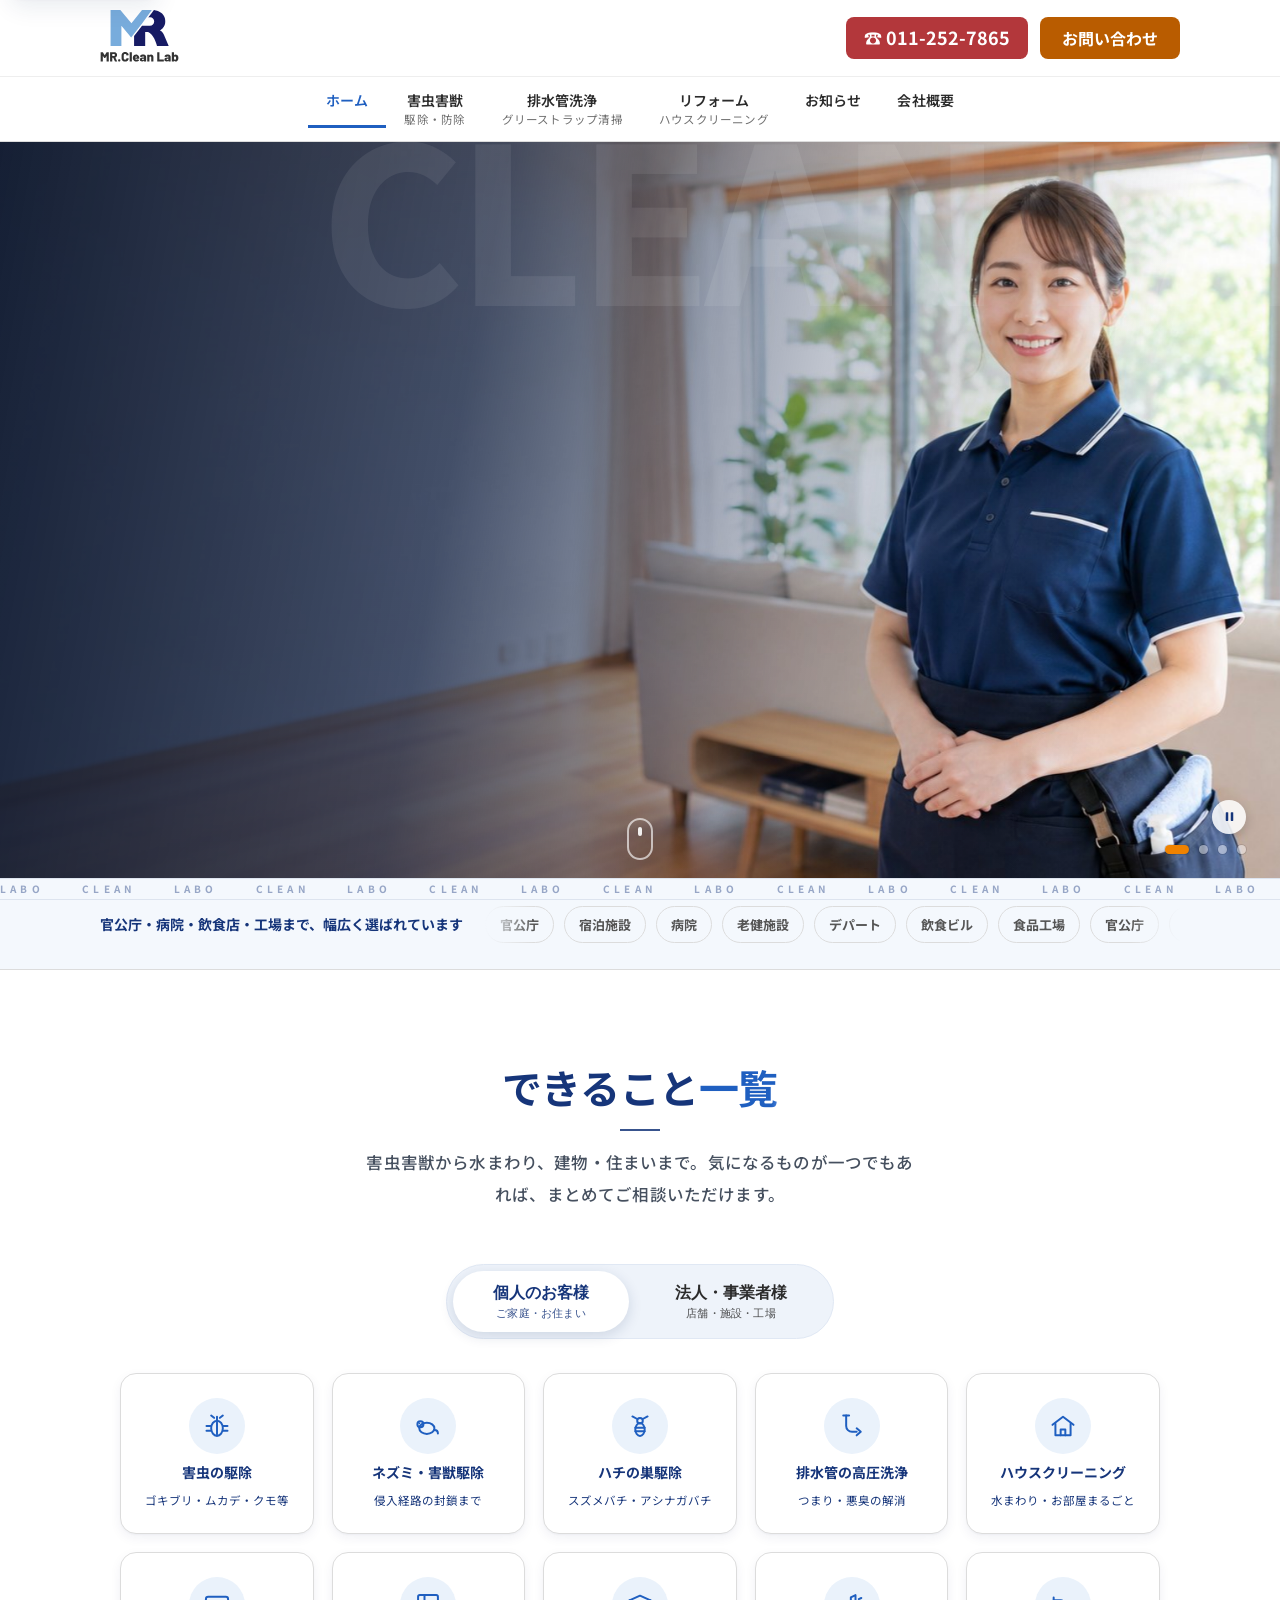
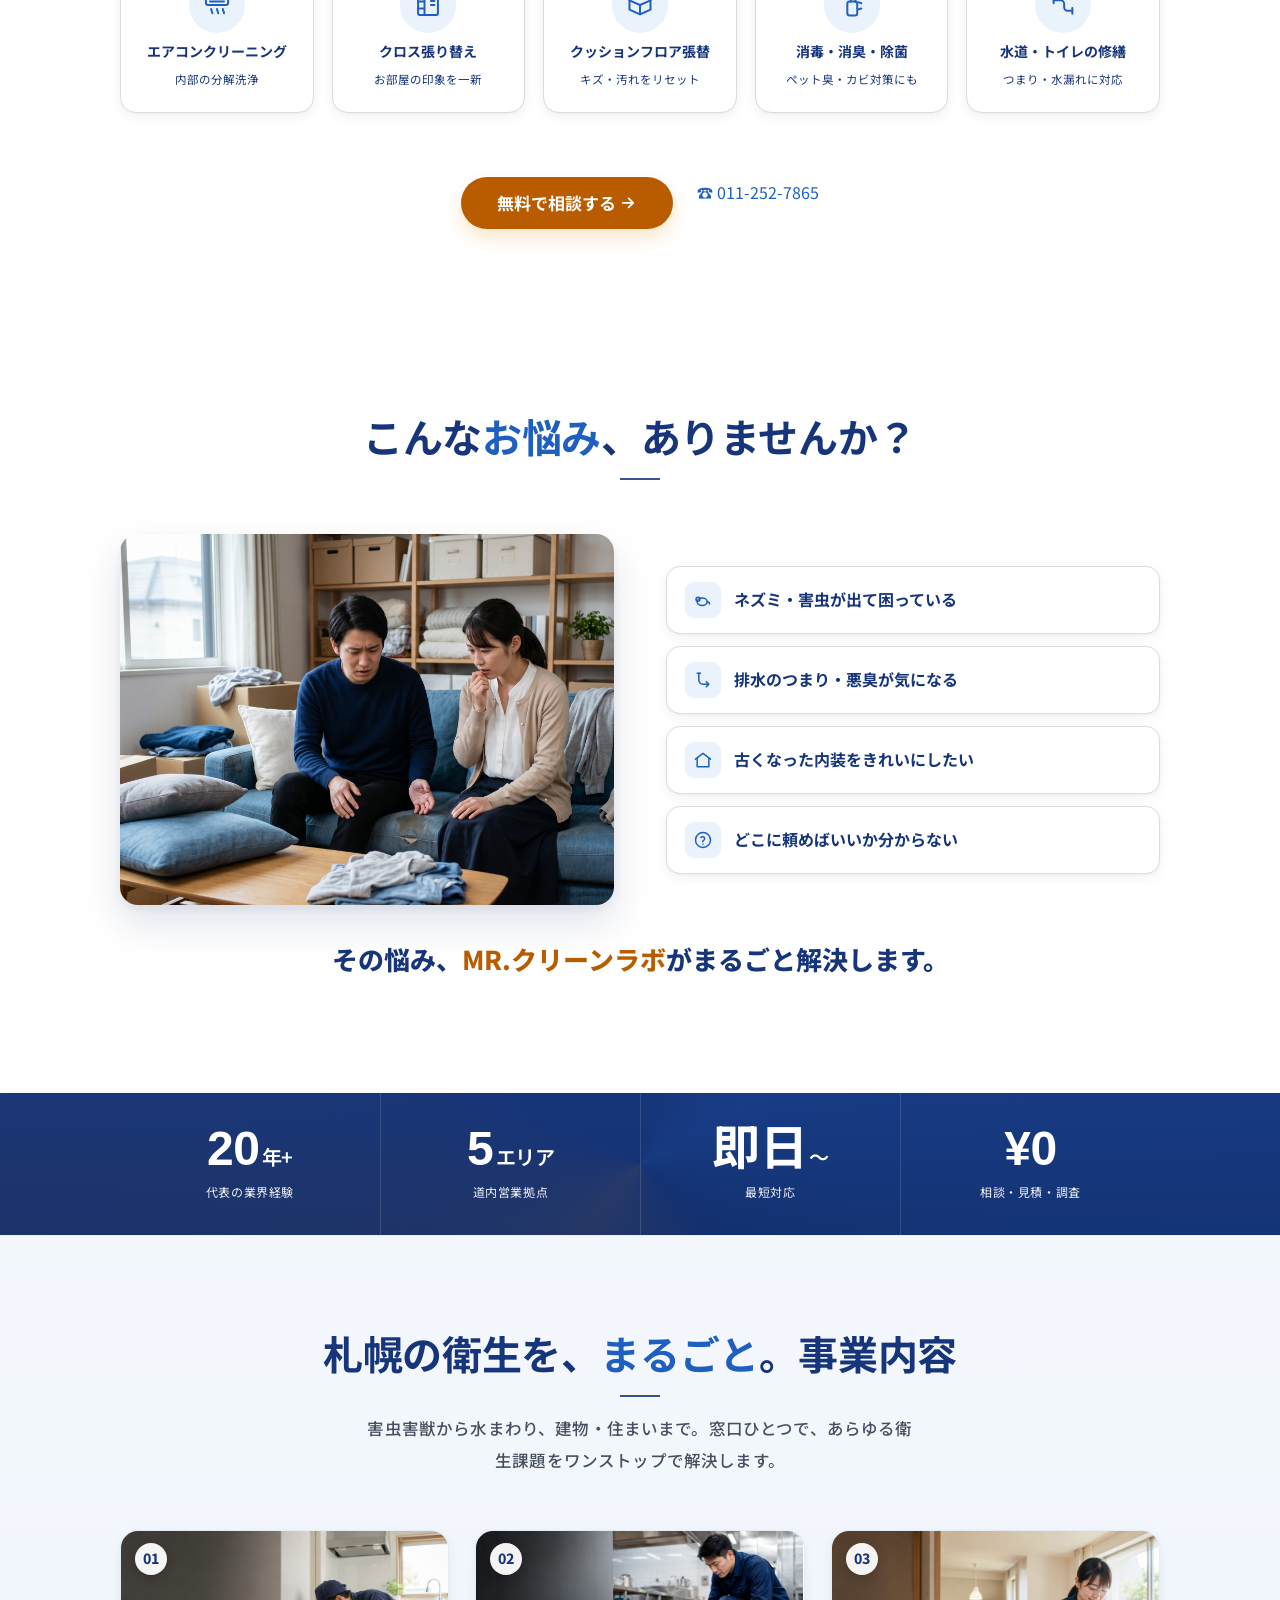
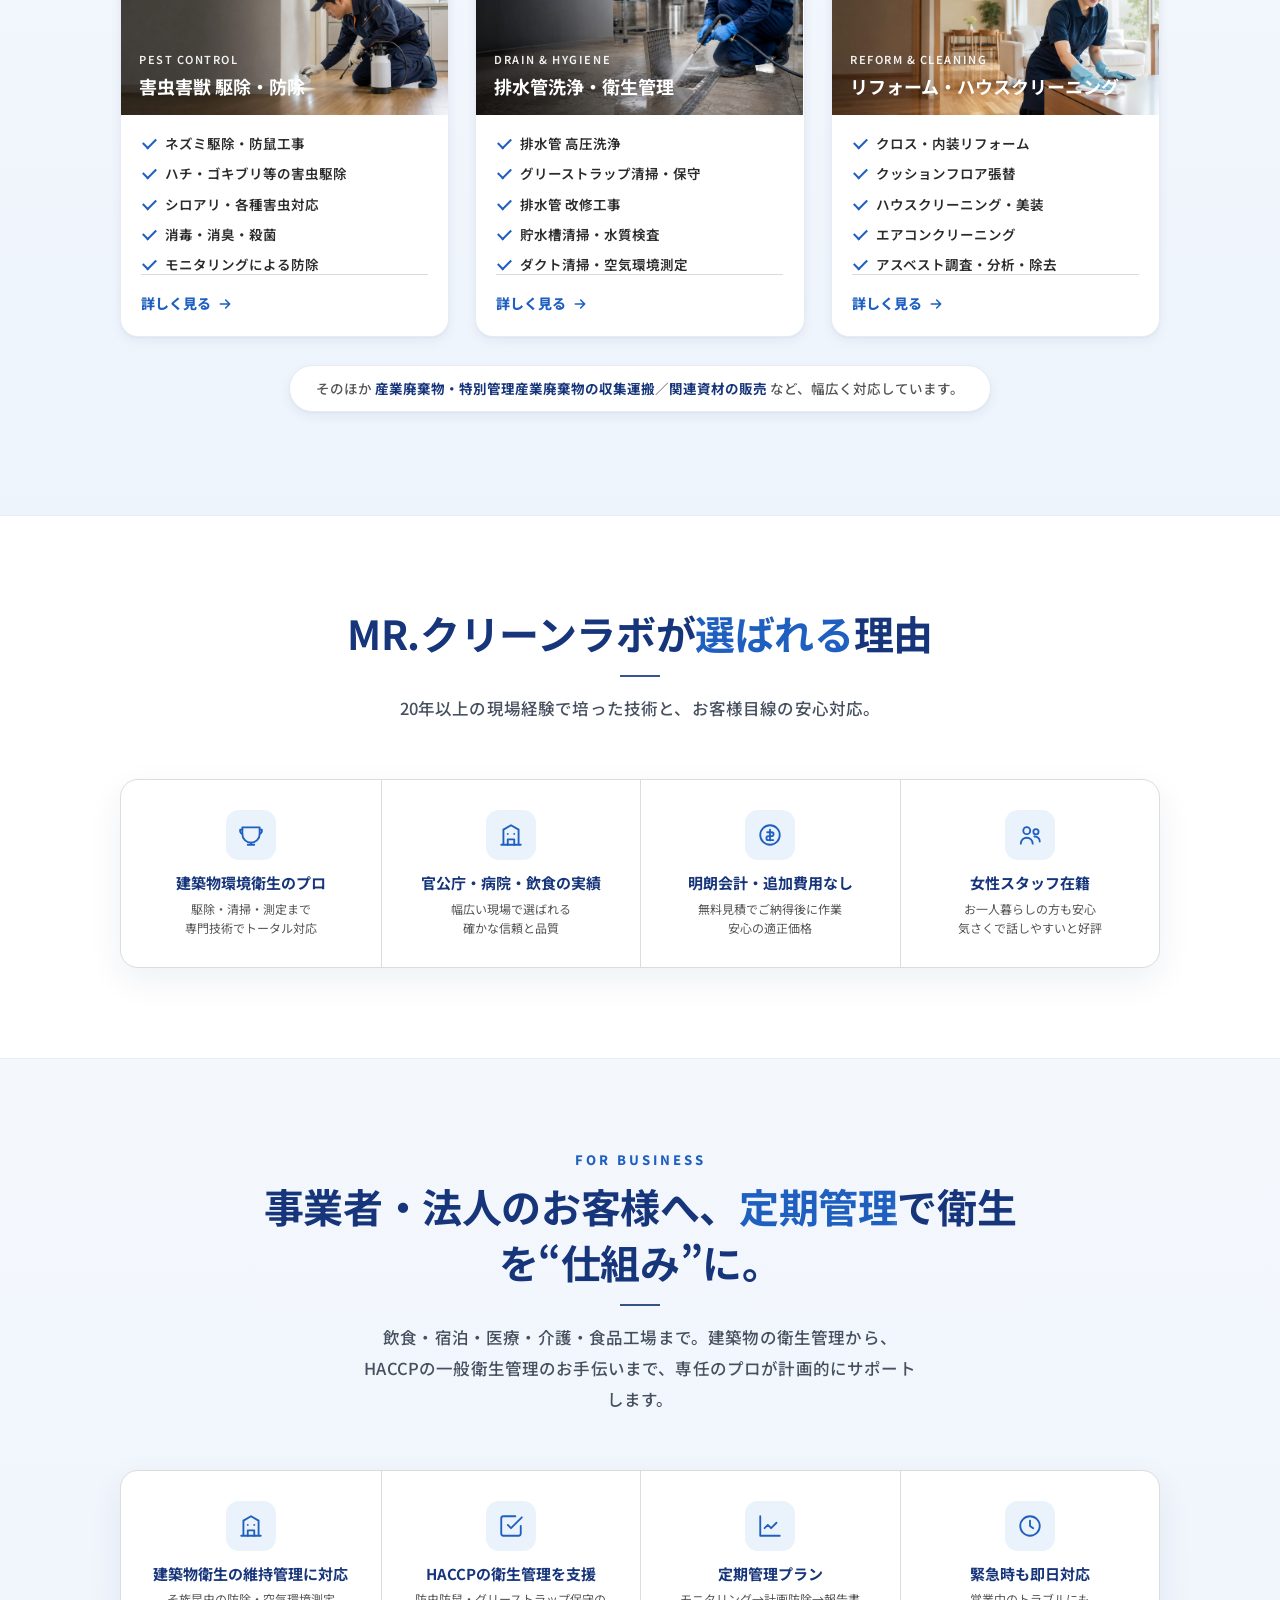
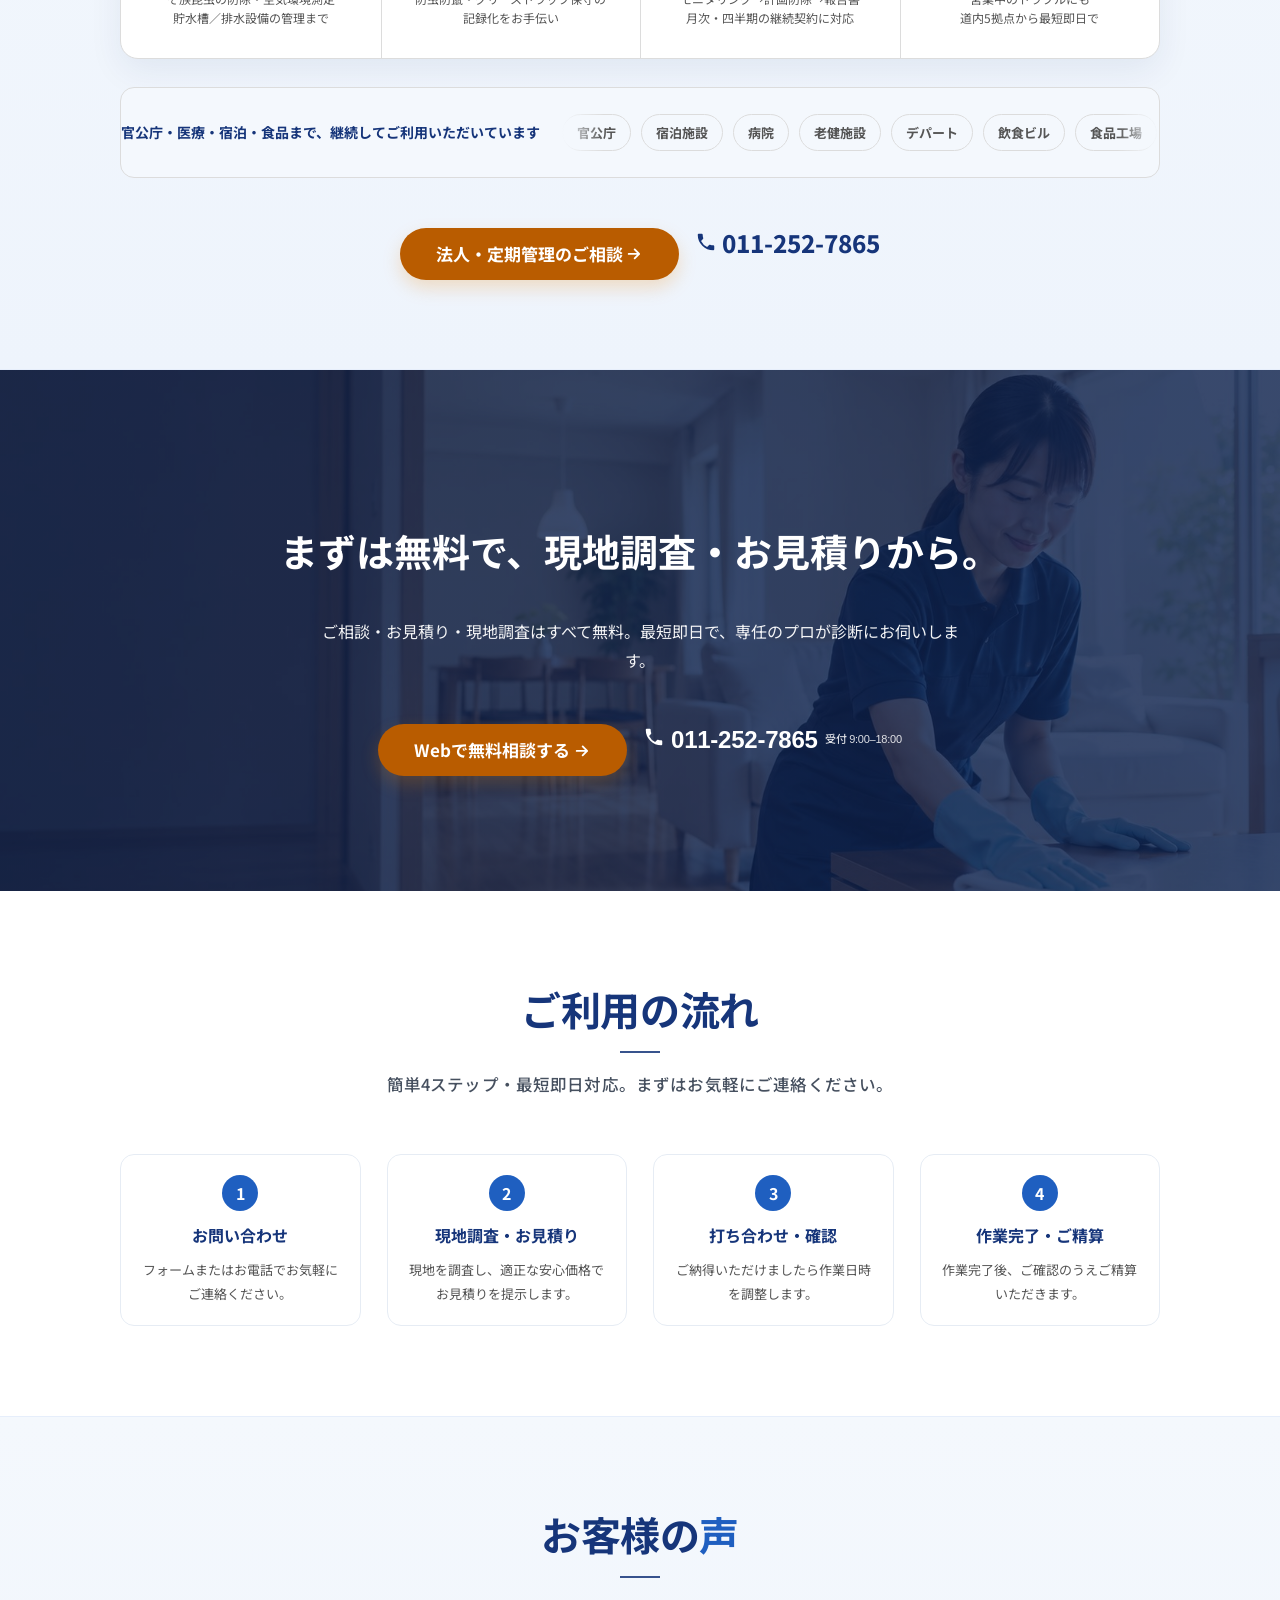
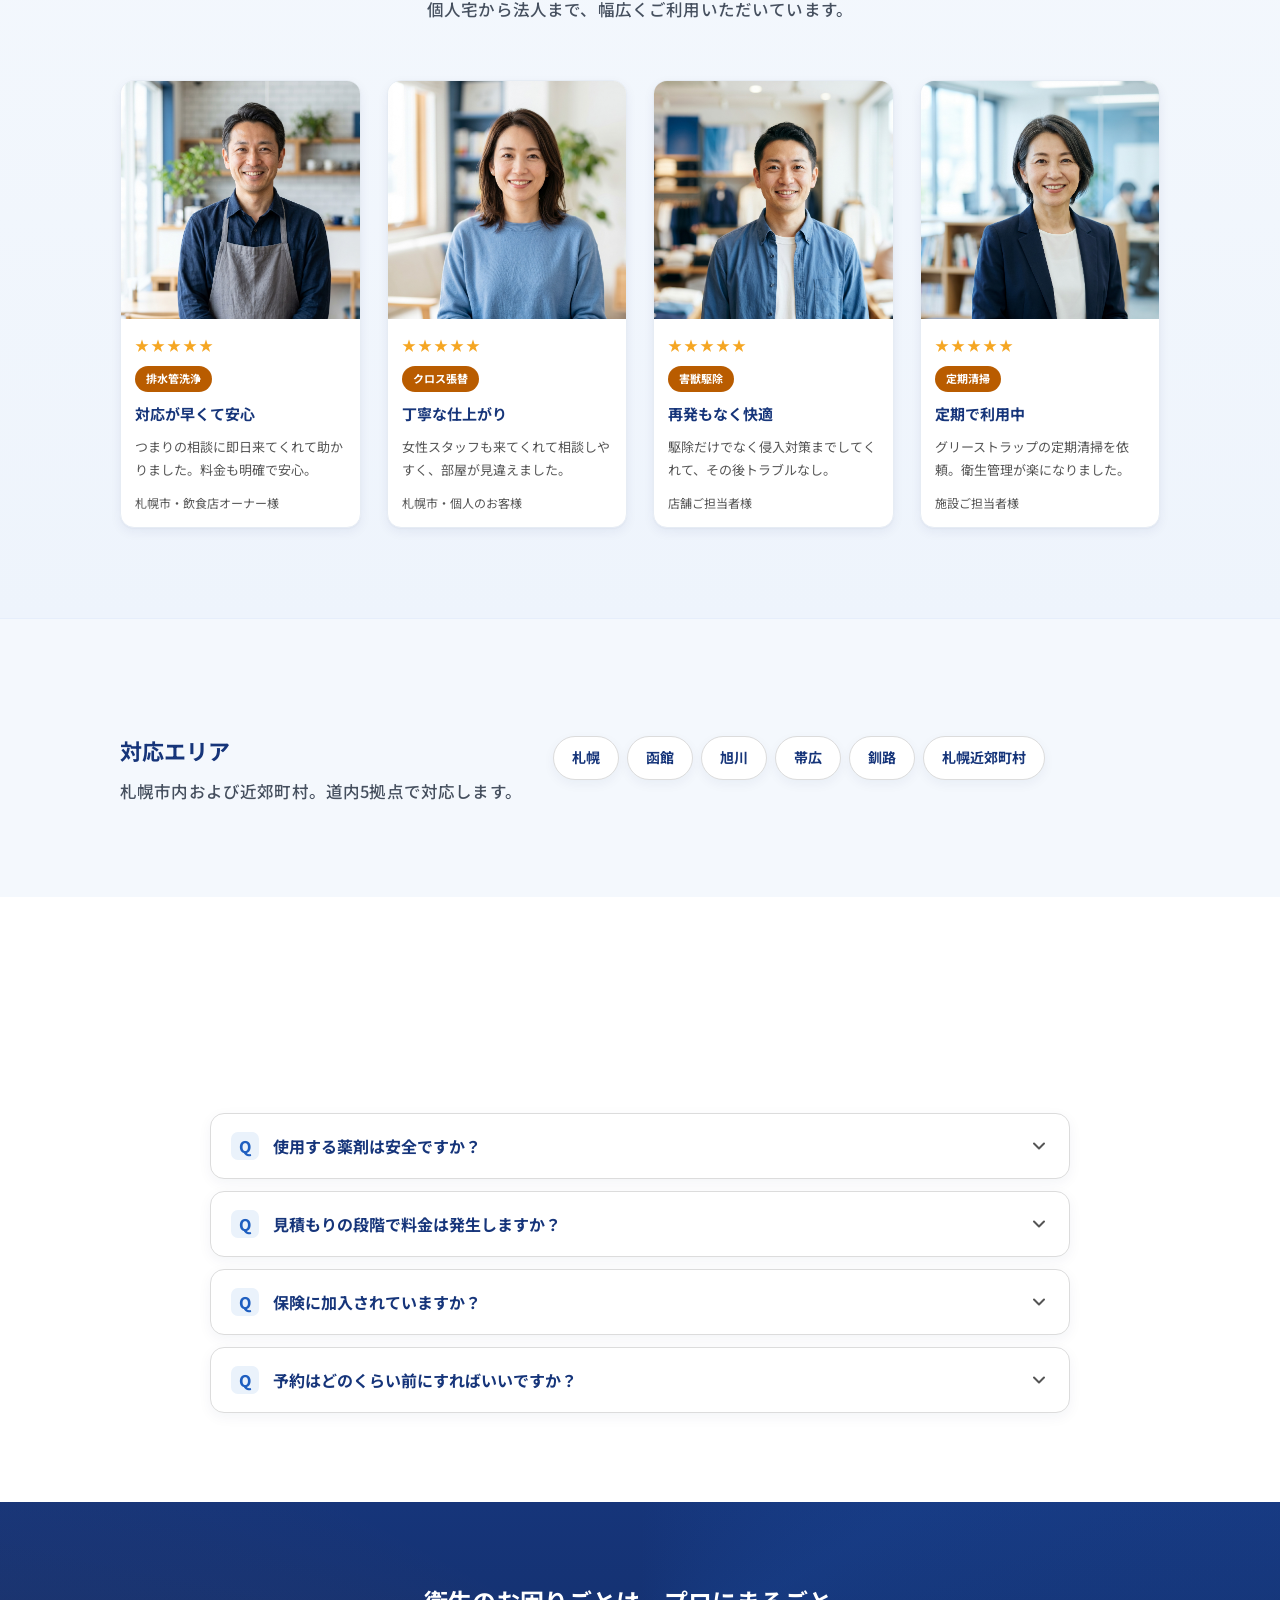
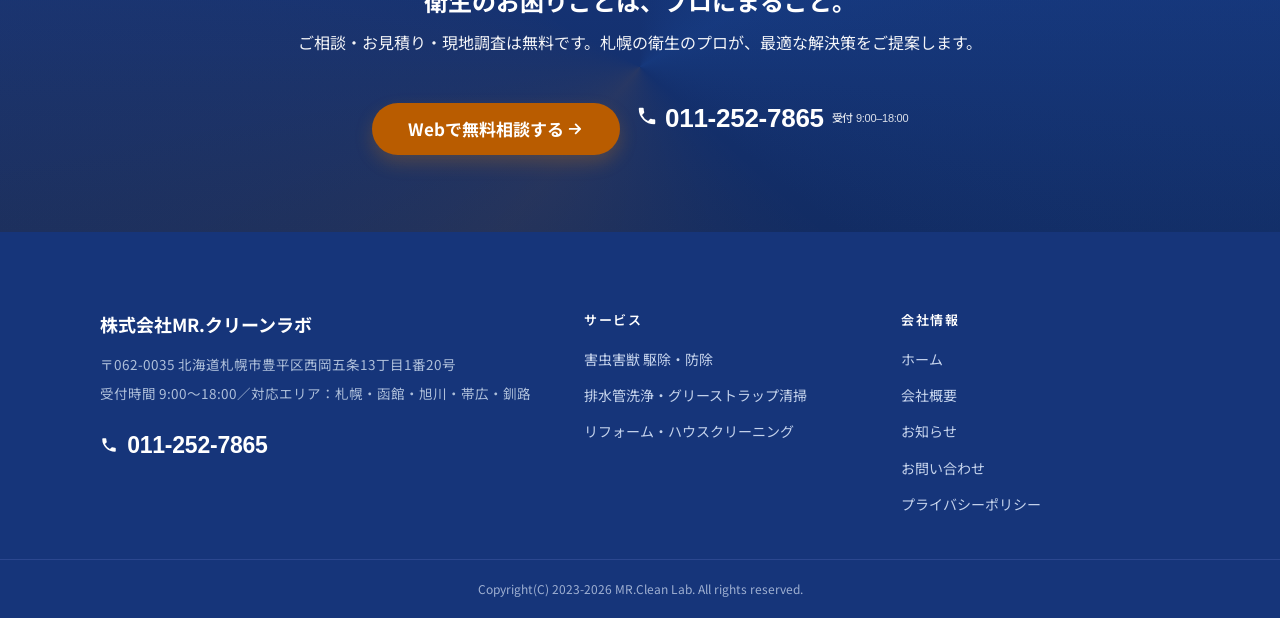
==== commit 995c1ad4: "ファーストビューの視覚強化と、アイコン式サービス一覧（個人／法人タブ）を追加 ■ ファーストビュー（参考：画像＋キャッチで視覚的インパクト） - 画面を大きく使う高さに変更（min(82svh,820" ====
--- a/index.html
+++ b/index.html
@@ -20,7 +20,7 @@
   <link rel="preconnect" href="https://fonts.googleapis.com">
   <link rel="preconnect" href="https://fonts.gstatic.com" crossorigin>
   <link rel="stylesheet" href="https://fonts.googleapis.com/css2?family=Noto+Sans+JP:wght@400;500;600;700;800&display=swap">
-  <link rel="stylesheet" href="css/style.css?v=20260830d">
+  <link rel="stylesheet" href="css/style.css?v=20260830f">
   <script type="application/ld+json">
   {"@context":"https://schema.org","@type":"LocalBusiness","name":"株式会社MR.クリーンラボ","image":"https://playmark0227-svg.github.io/MR-creanLAB/images/cover.png","url":"https://playmark0227-svg.github.io/MR-creanLAB/","telephone":"011-252-7865","address":{"@type":"PostalAddress","postalCode":"062-0035","addressRegion":"北海道","addressLocality":"札幌市豊平区","streetAddress":"西岡五条13丁目1番20号","addressCountry":"JP"},"areaServed":["札幌市","函館市","旭川市","帯広市","釧路市"],"openingHours":"Mo-Sa 09:00-18:00"}
   </script>
@@ -58,7 +58,7 @@
         </g>
         <defs><linearGradient id="opGrad" x1="0" y1="0" x2="1000" y2="707" gradientUnits="userSpaceOnUse"><stop offset="0" stop-color="#5FB0E8"/><stop offset="1" stop-color="#0E3480"/></linearGradient></defs>
       </svg>
-      <img class="opening__logo" src="images/logo-mark.png?v=20260830d" alt="" width="900" height="636" fetchpriority="high">
+      <img class="opening__logo" src="images/logo-mark.png?v=20260830f" alt="" width="900" height="636" fetchpriority="high">
     </div>
     <button class="opening__skip" type="button" id="opening-skip">スキップ</button>
   </div>
@@ -131,6 +131,131 @@
     </div>
   </div>
 
+  <!-- ===== サービス一覧（アイコン／個人・法人の切替） ===== -->
+  <section class="section svc-list" id="services">
+    <div class="container">
+      <div class="sec-head">
+        <h2 class="section-title">できること<span class="accent">一覧</span></h2>
+        <p class="section-lead">害虫害獣から水まわり、建物・住まいまで。気になるものが一つでもあれば、まとめてご相談いただけます。</p>
+      </div>
+
+      <div class="aud-tabs" role="tablist" aria-label="お客様の種別">
+        <button class="aud-tab is-active" role="tab" id="tab-personal" aria-controls="panel-personal" aria-selected="true" type="button">
+          <span class="aud-tab__m">個人のお客様</span><span class="aud-tab__s">ご家庭・お住まい</span>
+        </button>
+        <button class="aud-tab" role="tab" id="tab-corporate" aria-controls="panel-corporate" aria-selected="false" type="button">
+          <span class="aud-tab__m">法人・事業者様</span><span class="aud-tab__s">店舗・施設・工場</span>
+        </button>
+      </div>
+
+      <div class="aud-panel" id="panel-personal" role="tabpanel" aria-labelledby="tab-personal">
+        <div class="svc-ic-grid">
+          <a class="svc-ic" href="pest-control.html">
+            <span class="svc-ic__i" aria-hidden="true"><svg viewBox="0 0 24 24" fill="none" stroke="currentColor" stroke-width="1.7" stroke-linecap="round" stroke-linejoin="round"><ellipse cx="12" cy="14" rx="5" ry="6.5"/><path d="M12 7.5V4M9.5 5 7 3M14.5 5 17 3M7 12H3M7 16H3M17 12h4M17 16h4M12 9v10"/></svg></span>
+            <span class="svc-ic__t">害虫の駆除</span>
+            <span class="svc-ic__d">ゴキブリ・ムカデ・クモ等</span>
+          </a>
+          <a class="svc-ic" href="pest-control.html">
+            <span class="svc-ic__i" aria-hidden="true"><svg viewBox="0 0 24 24" fill="none" stroke="currentColor" stroke-width="1.7" stroke-linecap="round" stroke-linejoin="round"><ellipse cx="11" cy="14" rx="6.5" ry="4.8"/><circle cx="5.5" cy="10.5" r="2.6"/><circle cx="4.6" cy="9.8" r=".7" fill="currentColor" stroke="none"/><path d="M17.5 15.5c2 0 3 1.4 3 3"/></svg></span>
+            <span class="svc-ic__t">ネズミ・害獣駆除</span>
+            <span class="svc-ic__d">侵入経路の封鎖まで</span>
+          </a>
+          <a class="svc-ic" href="pest-control.html">
+            <span class="svc-ic__i" aria-hidden="true"><svg viewBox="0 0 24 24" fill="none" stroke="currentColor" stroke-width="1.7" stroke-linecap="round" stroke-linejoin="round"><ellipse cx="12" cy="15" rx="4" ry="5.5"/><path d="M8 13.5h8M8 16.5h8"/><circle cx="12" cy="7.5" r="2.4"/><path d="M9.6 6 5.5 3.8M14.4 6l4.1-2.2"/></svg></span>
+            <span class="svc-ic__t">ハチの巣駆除</span>
+            <span class="svc-ic__d">スズメバチ・アシナガバチ</span>
+          </a>
+          <a class="svc-ic" href="drainage.html">
+            <span class="svc-ic__i" aria-hidden="true"><svg viewBox="0 0 24 24" fill="none" stroke="currentColor" stroke-width="1.7" stroke-linecap="round" stroke-linejoin="round"><path d="M7 3v9a5 5 0 0 0 5 5h4"/><path d="M4.5 3h5M16 14l3.5 3-3.5 3"/></svg></span>
+            <span class="svc-ic__t">排水管の高圧洗浄</span>
+            <span class="svc-ic__d">つまり・悪臭の解消</span>
+          </a>
+          <a class="svc-ic" href="reform.html">
+            <span class="svc-ic__i" aria-hidden="true"><svg viewBox="0 0 24 24" fill="none" stroke="currentColor" stroke-width="1.7" stroke-linecap="round" stroke-linejoin="round"><path d="M3 11l9-7 9 7"/><path d="M5.5 10v10h13V10"/><path d="M10 20v-5h4v5"/></svg></span>
+            <span class="svc-ic__t">ハウスクリーニング</span>
+            <span class="svc-ic__d">水まわり・お部屋まるごと</span>
+          </a>
+          <a class="svc-ic" href="reform.html">
+            <span class="svc-ic__i" aria-hidden="true"><svg viewBox="0 0 24 24" fill="none" stroke="currentColor" stroke-width="1.7" stroke-linecap="round" stroke-linejoin="round"><rect x="2.5" y="5" width="19" height="7" rx="2"/><path d="M6 9h12M7 15.5c0 1.5 1 2 1 3.5M12 15.5c0 1.5 1 2 1 3.5M17 15.5c0 1.5 1 2 1 3.5"/></svg></span>
+            <span class="svc-ic__t">エアコンクリーニング</span>
+            <span class="svc-ic__d">内部の分解洗浄</span>
+          </a>
+          <a class="svc-ic" href="reform.html">
+            <span class="svc-ic__i" aria-hidden="true"><svg viewBox="0 0 24 24" fill="none" stroke="currentColor" stroke-width="1.7" stroke-linecap="round" stroke-linejoin="round"><rect x="3.5" y="3.5" width="17" height="17" rx="1.5"/><path d="M9 3.5v17M3.5 9h5.5M3.5 15h5.5M14.5 8.5h3M14.5 12h3"/></svg></span>
+            <span class="svc-ic__t">クロス張り替え</span>
+            <span class="svc-ic__d">お部屋の印象を一新</span>
+          </a>
+          <a class="svc-ic" href="reform.html">
+            <span class="svc-ic__i" aria-hidden="true"><svg viewBox="0 0 24 24" fill="none" stroke="currentColor" stroke-width="1.7" stroke-linecap="round" stroke-linejoin="round"><path d="M3 8l9-4 9 4-9 4Z"/><path d="M3 8v8l9 4 9-4V8"/><path d="M12 12v8"/></svg></span>
+            <span class="svc-ic__t">クッションフロア張替</span>
+            <span class="svc-ic__d">キズ・汚れをリセット</span>
+          </a>
+          <a class="svc-ic" href="reform.html">
+            <span class="svc-ic__i" aria-hidden="true"><svg viewBox="0 0 24 24" fill="none" stroke="currentColor" stroke-width="1.7" stroke-linecap="round" stroke-linejoin="round"><rect x="8" y="9" width="8.5" height="12" rx="2"/><path d="M11 9V5.5l4-2v6M20 6l-2.2 1M20 10.5l-2.2-.8M20 15l-2.2.6"/></svg></span>
+            <span class="svc-ic__t">消毒・消臭・除菌</span>
+            <span class="svc-ic__d">ペット臭・カビ対策にも</span>
+          </a>
+          <a class="svc-ic" href="drainage.html">
+            <span class="svc-ic__i" aria-hidden="true"><svg viewBox="0 0 24 24" fill="none" stroke="currentColor" stroke-width="1.7" stroke-linecap="round" stroke-linejoin="round"><path d="M4 8h6a3 3 0 0 1 3 3v3a3 3 0 0 0 3 3h4"/><path d="M4 5.5v5M20 14.5v5"/></svg></span>
+            <span class="svc-ic__t">水道・トイレの修繕</span>
+            <span class="svc-ic__d">つまり・水漏れに対応</span>
+          </a>
+        </div>
+      </div>
+
+      <div class="aud-panel" id="panel-corporate" role="tabpanel" aria-labelledby="tab-corporate" hidden>
+        <div class="svc-ic-grid">
+          <a class="svc-ic" href="drainage.html">
+            <span class="svc-ic__i" aria-hidden="true"><svg viewBox="0 0 24 24" fill="none" stroke="currentColor" stroke-width="1.7" stroke-linecap="round" stroke-linejoin="round"><rect x="4" y="3" width="10" height="18" rx="1"/><path d="M14 9h6v12h-6M7 7h4M7 11h4M7 15h4M17 13h1M17 17h1"/></svg></span>
+            <span class="svc-ic__t">建築物環境衛生管理</span>
+            <span class="svc-ic__d">衛生管理をワンストップで</span>
+          </a>
+          <a class="svc-ic" href="pest-control.html">
+            <span class="svc-ic__i" aria-hidden="true"><svg viewBox="0 0 24 24" fill="none" stroke="currentColor" stroke-width="1.7" stroke-linecap="round" stroke-linejoin="round"><path d="M3 17l4.5-5 3.5 3L15 9l6 5"/><path d="M3 21h18M3 3v18"/></svg></span>
+            <span class="svc-ic__t">防除（モニタリング）</span>
+            <span class="svc-ic__d">発生状況を把握し計画防除</span>
+          </a>
+          <a class="svc-ic" href="drainage.html">
+            <span class="svc-ic__i" aria-hidden="true"><svg viewBox="0 0 24 24" fill="none" stroke="currentColor" stroke-width="1.7" stroke-linecap="round" stroke-linejoin="round"><rect x="3" y="7" width="18" height="12" rx="2"/><path d="M3 11h18M9 7v12M15 7v12"/></svg></span>
+            <span class="svc-ic__t">グリーストラップ清掃</span>
+            <span class="svc-ic__d">飲食店・施設の定期保守</span>
+          </a>
+          <a class="svc-ic" href="drainage.html">
+            <span class="svc-ic__i" aria-hidden="true"><svg viewBox="0 0 24 24" fill="none" stroke="currentColor" stroke-width="1.7" stroke-linecap="round" stroke-linejoin="round"><path d="M12 3s5 5.4 5 9a5 5 0 0 1-10 0c0-3.6 5-9 5-9Z"/><path d="M9.5 13.5a2.5 2.5 0 0 0 2.5 2.5"/></svg></span>
+            <span class="svc-ic__t">貯水槽（受水槽）清掃</span>
+            <span class="svc-ic__d">水質検査もあわせて</span>
+          </a>
+          <a class="svc-ic" href="drainage.html">
+            <span class="svc-ic__i" aria-hidden="true"><svg viewBox="0 0 24 24" fill="none" stroke="currentColor" stroke-width="1.7" stroke-linecap="round" stroke-linejoin="round"><rect x="2.5" y="8" width="19" height="8" rx="1.5"/><path d="M7 8v8M12 8v8M17 8v8"/></svg></span>
+            <span class="svc-ic__t">ダクト清掃</span>
+            <span class="svc-ic__d">空気環境測定に対応</span>
+          </a>
+          <a class="svc-ic" href="reform.html">
+            <span class="svc-ic__i" aria-hidden="true"><svg viewBox="0 0 24 24" fill="none" stroke="currentColor" stroke-width="1.7" stroke-linecap="round" stroke-linejoin="round"><path d="M14.5 3.5 20.5 9.5 9 21H3v-6Z"/><path d="M12 6l6 6"/></svg></span>
+            <span class="svc-ic__t">定期清掃・美装</span>
+            <span class="svc-ic__d">オフィス・店舗・共用部</span>
+          </a>
+          <a class="svc-ic" href="reform.html">
+            <span class="svc-ic__i" aria-hidden="true"><svg viewBox="0 0 24 24" fill="none" stroke="currentColor" stroke-width="1.7" stroke-linecap="round" stroke-linejoin="round"><path d="M12 3.5 21 19H3Z"/><path d="M12 10v4M12 16.5h.01"/></svg></span>
+            <span class="svc-ic__t">アスベスト調査・除去</span>
+            <span class="svc-ic__d">調査・分析・除去に対応</span>
+          </a>
+          <a class="svc-ic" href="company.html">
+            <span class="svc-ic__i" aria-hidden="true"><svg viewBox="0 0 24 24" fill="none" stroke="currentColor" stroke-width="1.7" stroke-linecap="round" stroke-linejoin="round"><path d="M4 7h16M9 7V4.5h6V7M6.5 7l1 13h9l1-13"/><path d="M10.5 11v6M13.5 11v6"/></svg></span>
+            <span class="svc-ic__t">産業廃棄物 収集運搬</span>
+            <span class="svc-ic__d">特別管理産業廃棄物も</span>
+          </a>
+        </div>
+        <p class="svc-list__note">定期管理・複数拠点のご相談も承ります。ご要望に合わせて年間プランをご提案します。</p>
+      </div>
+
+      <div class="svc-list__cta">
+        <a class="btn-cta" href="contact.html">無料で相談する<svg viewBox="0 0 24 24" fill="none" stroke="currentColor" stroke-width="2.5" stroke-linecap="round" stroke-linejoin="round" aria-hidden="true"><path d="M5 12h14M13 6l6 6-6 6"/></svg></a>
+        <a class="tel-inline" href="tel:011-252-7865">&#9742; 011-252-7865</a>
+      </div>
+    </div>
+  </section>
+
   <!-- ===== お悩み ===== -->
   <section class="section">
     <div class="container">
@@ -173,7 +298,7 @@
         <a class="svc-o reveal" href="pest-control.html">
           <div class="svc-o__media">
             <span class="svc-o__num">01</span>
-            <img src="images/hero-pest.jpg?v=20260830d" alt="害虫害獣 駆除・防除" loading="lazy">
+            <img src="images/hero-pest.jpg?v=20260830f" alt="害虫害獣 駆除・防除" loading="lazy">
             <div class="svc-o__head"><div class="svc-o__en">PEST CONTROL</div><div class="svc-o__title">害虫害獣 駆除・防除</div></div>
           </div>
           <div class="svc-o__body">
@@ -190,7 +315,7 @@
         <a class="svc-o reveal d1" href="drainage.html">
           <div class="svc-o__media">
             <span class="svc-o__num">02</span>
-            <img src="images/hero-drain.jpg?v=20260830d" alt="排水管洗浄・衛生管理" loading="lazy">
+            <img src="images/hero-drain.jpg?v=20260830f" alt="排水管洗浄・衛生管理" loading="lazy">
             <div class="svc-o__head"><div class="svc-o__en">DRAIN &amp; HYGIENE</div><div class="svc-o__title">排水管洗浄・衛生管理</div></div>
           </div>
           <div class="svc-o__body">
@@ -207,7 +332,7 @@
         <a class="svc-o reveal d2" href="reform.html">
           <div class="svc-o__media">
             <span class="svc-o__num">03</span>
-            <img src="images/hero-reform.jpg?v=20260830d" alt="リフォーム・ハウスクリーニング" loading="lazy">
+            <img src="images/hero-reform.jpg?v=20260830f" alt="リフォーム・ハウスクリーニング" loading="lazy">
             <div class="svc-o__head"><div class="svc-o__en">REFORM &amp; CLEANING</div><div class="svc-o__title">リフォーム・ハウスクリーニング</div></div>
           </div>
           <div class="svc-o__body">
@@ -302,7 +427,7 @@
   </section>
 
   <!-- ===== 中間CTA（写真） ===== -->
-  <section class="cta-photo" style="background-image:linear-gradient(rgba(13,33,76,.82),rgba(13,33,76,.82)), url('images/hero-reform.jpg?v=20260830d')">
+  <section class="cta-photo" style="background-image:linear-gradient(rgba(13,33,76,.82),rgba(13,33,76,.82)), url('images/hero-reform.jpg?v=20260830f')">
     <h2>まずは無料で、現地調査・お見積りから。</h2>
     <p>ご相談・お見積り・現地調査はすべて無料。最短即日で、専任のプロが診断にお伺いします。</p>
     <div class="actions">
@@ -434,6 +559,6 @@
     <a class="req" href="contact.html">無料で相談する</a>
   </div>
   <a class="pagetop" href="#" aria-label="ページ上部へ戻る"><svg viewBox="0 0 24 24" fill="none" stroke="currentColor" stroke-width="2.2" stroke-linecap="round" stroke-linejoin="round"><path d="M12 19V5M6 11l6-6 6 6"/></svg></a>
-  <script src="js/main.js?v=20260830d" defer></script>
+  <script src="js/main.js?v=20260830f" defer></script>
 </body>
 </html>
--- a/css/style.css
+++ b/css/style.css
@@ -1682,3 +1682,94 @@
 .opening{ animation:op-failsafe .01s linear 8s forwards; }
 @keyframes op-failsafe{ to{ opacity:0; visibility:hidden; pointer-events:none; } }
 @media (prefers-reduced-motion: reduce){ .opening{ display:none !important; } }
+
+/* =========================================================
+   v13 ファーストビューの視覚インパクト強化
+   ========================================================= */
+/* 画面を大きく使う（下のセクションが少し覗く高さに調整） */
+@supports (height:100svh){
+  .cover__frame{ min-height:min(82svh, 820px); }
+}
+/* キャッチを大胆に */
+.cover__title{ font-size:clamp(32px,6.2vw,74px); line-height:1.18; letter-spacing:-.015em; margin:20px 0 18px; }
+.cover__lead{ font-size:clamp(14px,1.55vw,17px); line-height:1.9; max-width:520px; }
+.cover__eyebrow{ letter-spacing:.14em; }
+/* 背面の巨大ゴーストワード（エディトリアルな余白演出） */
+.cover__inner{ position:relative; }
+.cover__inner > *{ position:relative; z-index:1; }
+.cover__inner::before{
+  content:"CLEAN LAB"; position:absolute; z-index:0; pointer-events:none;
+  left:-.04em; top:-.30em; line-height:1; white-space:nowrap;
+  font-size:clamp(96px,17vw,240px); font-weight:800; letter-spacing:-.035em;
+  color:rgba(255,255,255,.075);
+}
+/* 左側のテキスト面をより締め、写真側の抜けを強調 */
+.cover__scrim{ background:linear-gradient(100deg, rgba(8,20,44,.94) 0%, rgba(10,26,60,.74) 36%, rgba(11,30,70,.24) 62%, rgba(12,26,55,0) 86%); }
+/* CTA周りの余白を少し広げて主役感を出す */
+.cover__actions{ margin-top:clamp(22px,3vw,34px); }
+
+@media (max-width:680px){
+  /* スマホは写真バンド構成を維持したまま、写真を少し大きく・見出しを強く */
+  .cover__frame.has-slideshow .cover__slides,
+  .cover__frame.has-slideshow .cover__bg{ aspect-ratio:5/4; }
+  .cover__title{ font-size:clamp(28px,8.2vw,38px); line-height:1.3; margin:14px 0 12px; }
+  .cover__inner::before{ display:none; }
+}
+
+/* =========================================================
+   v13b サービス一覧（アイコン／個人・法人タブ）
+   ========================================================= */
+.svc-list__note{ margin:22px 0 0; text-align:center; color:var(--color-text-sub); font-size:14px; }
+.svc-list__cta{ display:flex; flex-wrap:wrap; gap:16px 24px; justify-content:center; align-items:center; margin-top:clamp(28px,4vw,42px); }
+
+/* タブ */
+.aud-tabs{
+  display:inline-flex; gap:6px; padding:6px; margin:0 auto clamp(24px,3.4vw,34px);
+  background:#eef3fa; border-radius:999px; border:1px solid #e0e8f4;
+  position:relative; left:50%; transform:translateX(-50%);
+}
+.aud-tab{
+  display:flex; flex-direction:column; align-items:center; gap:2px;
+  border:0; cursor:pointer; background:transparent; color:var(--color-text-sub);
+  padding:11px clamp(18px,3.4vw,40px); border-radius:999px; line-height:1.35;
+  transition:background .25s ease, color .25s ease, box-shadow .25s ease;
+}
+.aud-tab__m{ font-weight:800; font-size:clamp(14px,1.6vw,16px); }
+.aud-tab__s{ font-size:11px; letter-spacing:.02em; opacity:.85; }
+.aud-tab:hover{ color:var(--color-navy); }
+.aud-tab.is-active{ background:#fff; color:var(--color-navy); box-shadow:0 4px 14px rgba(16,42,94,.14); }
+.aud-tab:focus-visible{ outline:3px solid var(--color-blue); outline-offset:2px; }
+
+/* パネル切替のふわっと表示 */
+.aud-panel[hidden]{ display:none; }
+.aud-panel{ animation:aud-in .38s ease both; }
+@keyframes aud-in{ from{ opacity:0; transform:translateY(10px); } to{ opacity:1; transform:none; } }
+
+/* アイコンカード */
+.svc-ic-grid{ display:grid; grid-template-columns:repeat(5, 1fr); gap:clamp(12px,1.4vw,18px); }
+.svc-ic{
+  display:flex; flex-direction:column; align-items:center; text-align:center; gap:8px;
+  padding:clamp(18px,2vw,24px) 12px; background:#fff; border:1px solid var(--color-line);
+  border-radius:16px; color:var(--color-navy); box-shadow:var(--shadow-sm);
+  transition:transform .28s cubic-bezier(.2,.7,.3,1), box-shadow .28s ease, border-color .28s ease;
+}
+.svc-ic:hover{ transform:translateY(-6px); box-shadow:var(--shadow-md); border-color:var(--color-blue); text-decoration:none; }
+.svc-ic__i{
+  width:56px; height:56px; border-radius:50%; display:grid; place-items:center; flex:none;
+  background:var(--color-blue-light); color:var(--color-blue);
+  transition:background .28s ease, color .28s ease, transform .28s ease;
+}
+.svc-ic:hover .svc-ic__i{ background:var(--color-blue); color:#fff; transform:scale(1.08) rotate(-5deg); }
+.svc-ic__i svg{ width:28px; height:28px; }
+.svc-ic__t{ font-weight:700; font-size:14px; line-height:1.5; }
+.svc-ic__d{ font-size:11.5px; color:var(--color-text-sub); line-height:1.6; }
+
+@media (max-width:1080px){ .svc-ic-grid{ grid-template-columns:repeat(4, 1fr); } }
+@media (max-width:820px){ .svc-ic-grid{ grid-template-columns:repeat(3, 1fr); } }
+@media (max-width:560px){
+  .svc-ic-grid{ grid-template-columns:repeat(2, 1fr); gap:10px; }
+  .svc-ic{ padding:16px 10px; border-radius:14px; }
+  .svc-ic__i{ width:48px; height:48px; }
+  .svc-ic__i svg{ width:24px; height:24px; }
+  .aud-tab{ padding:10px 16px; }
+}
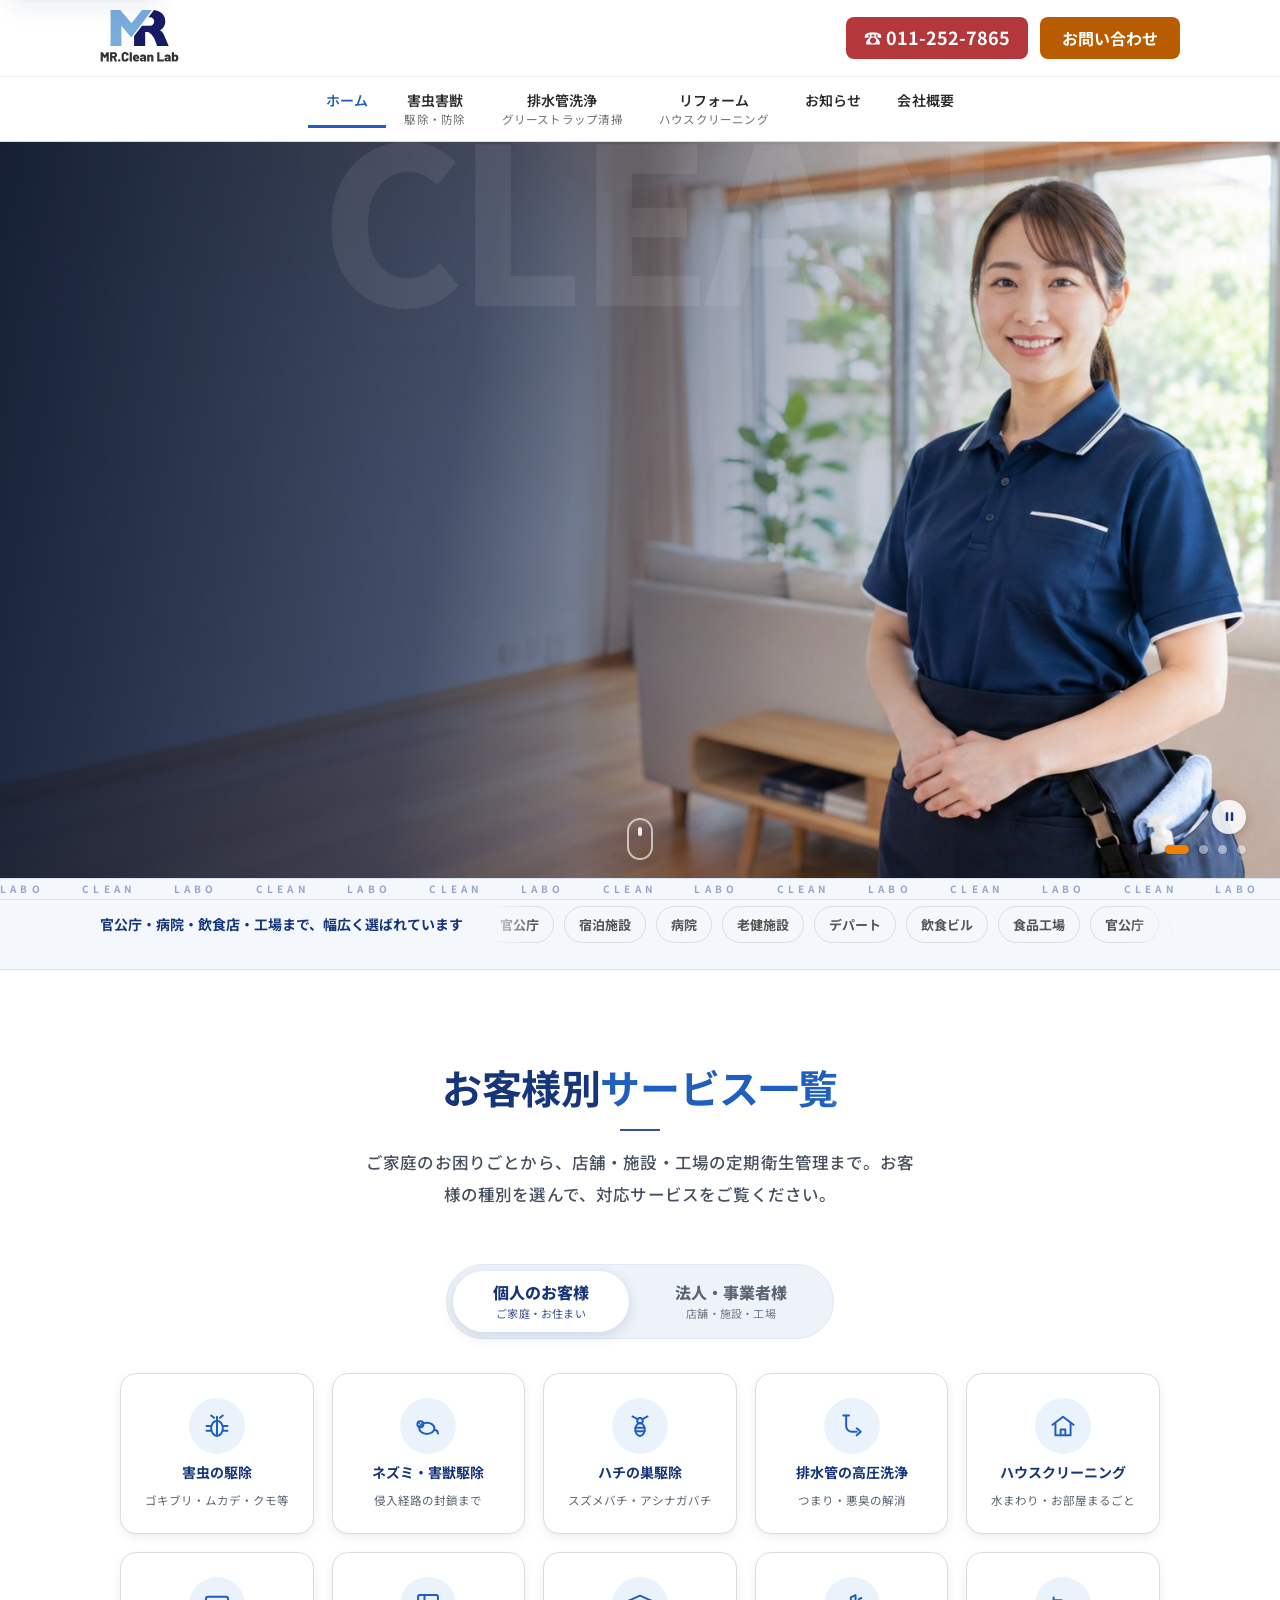
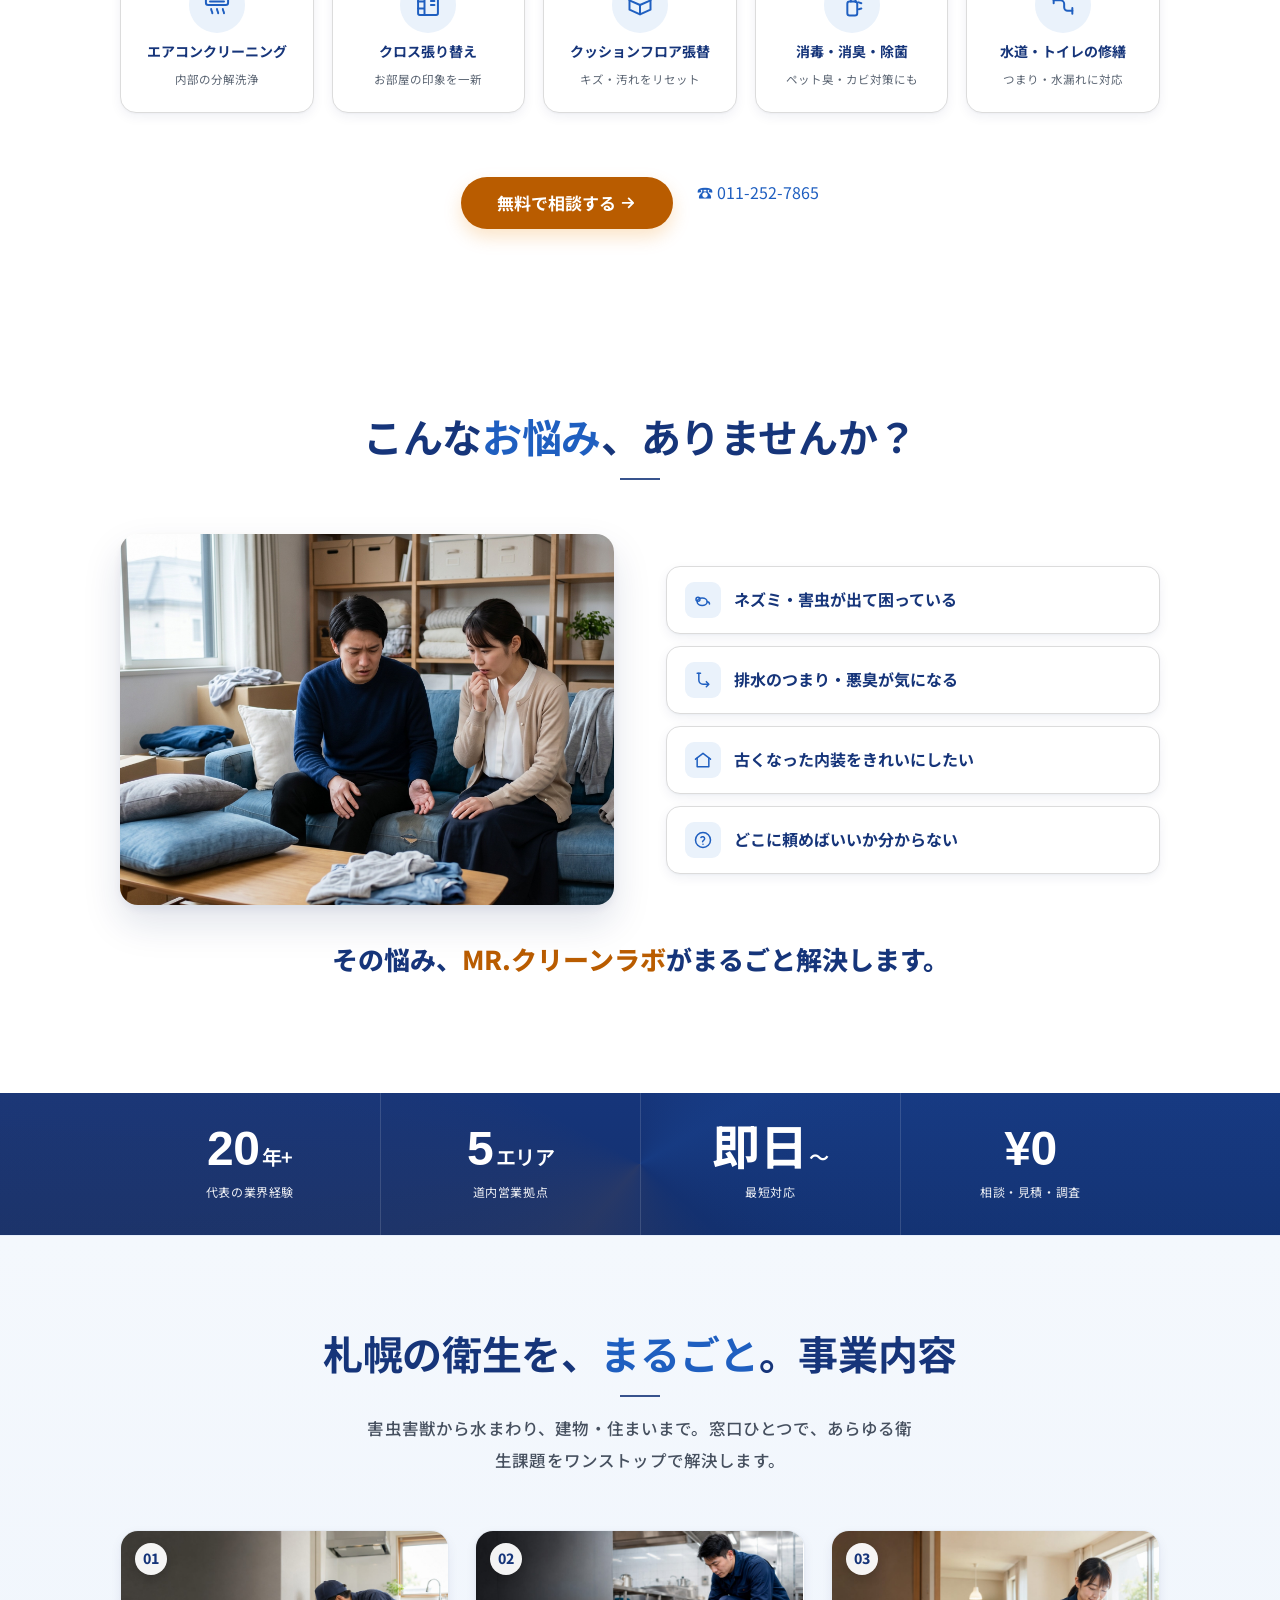
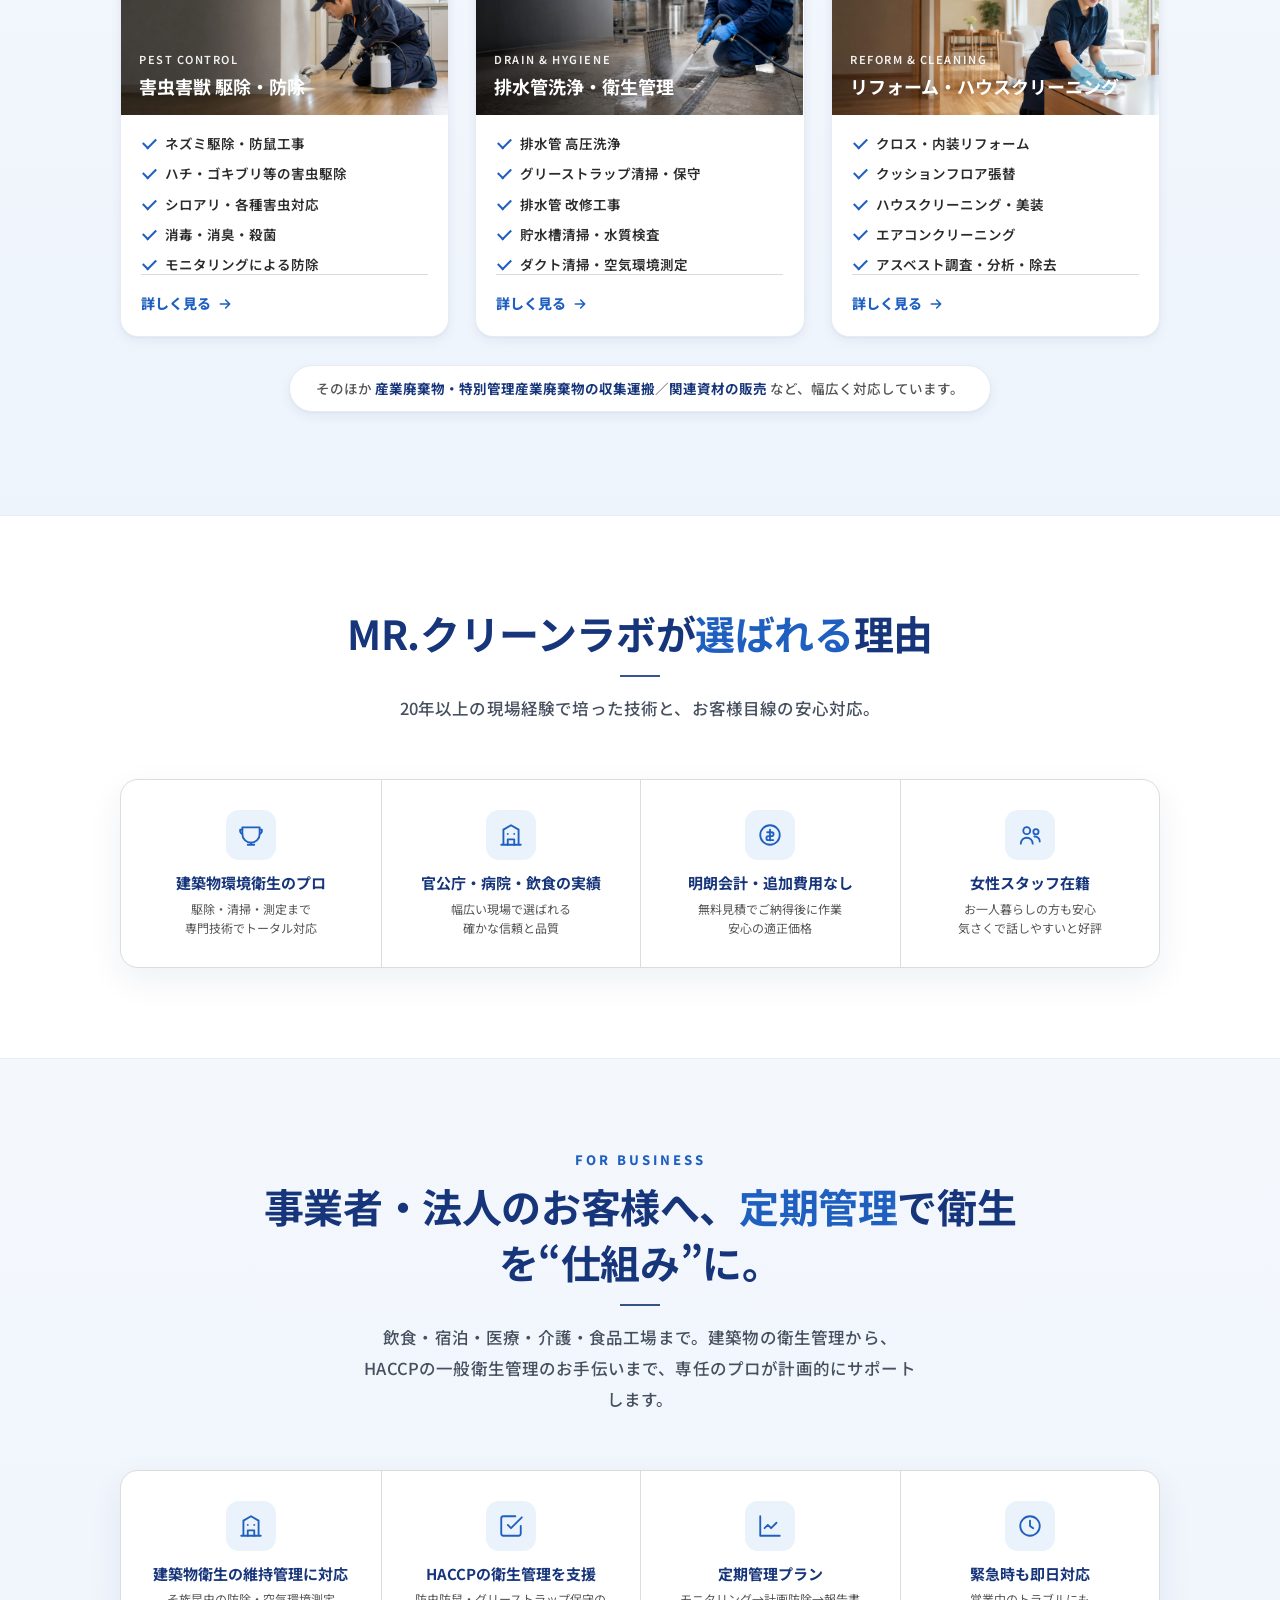
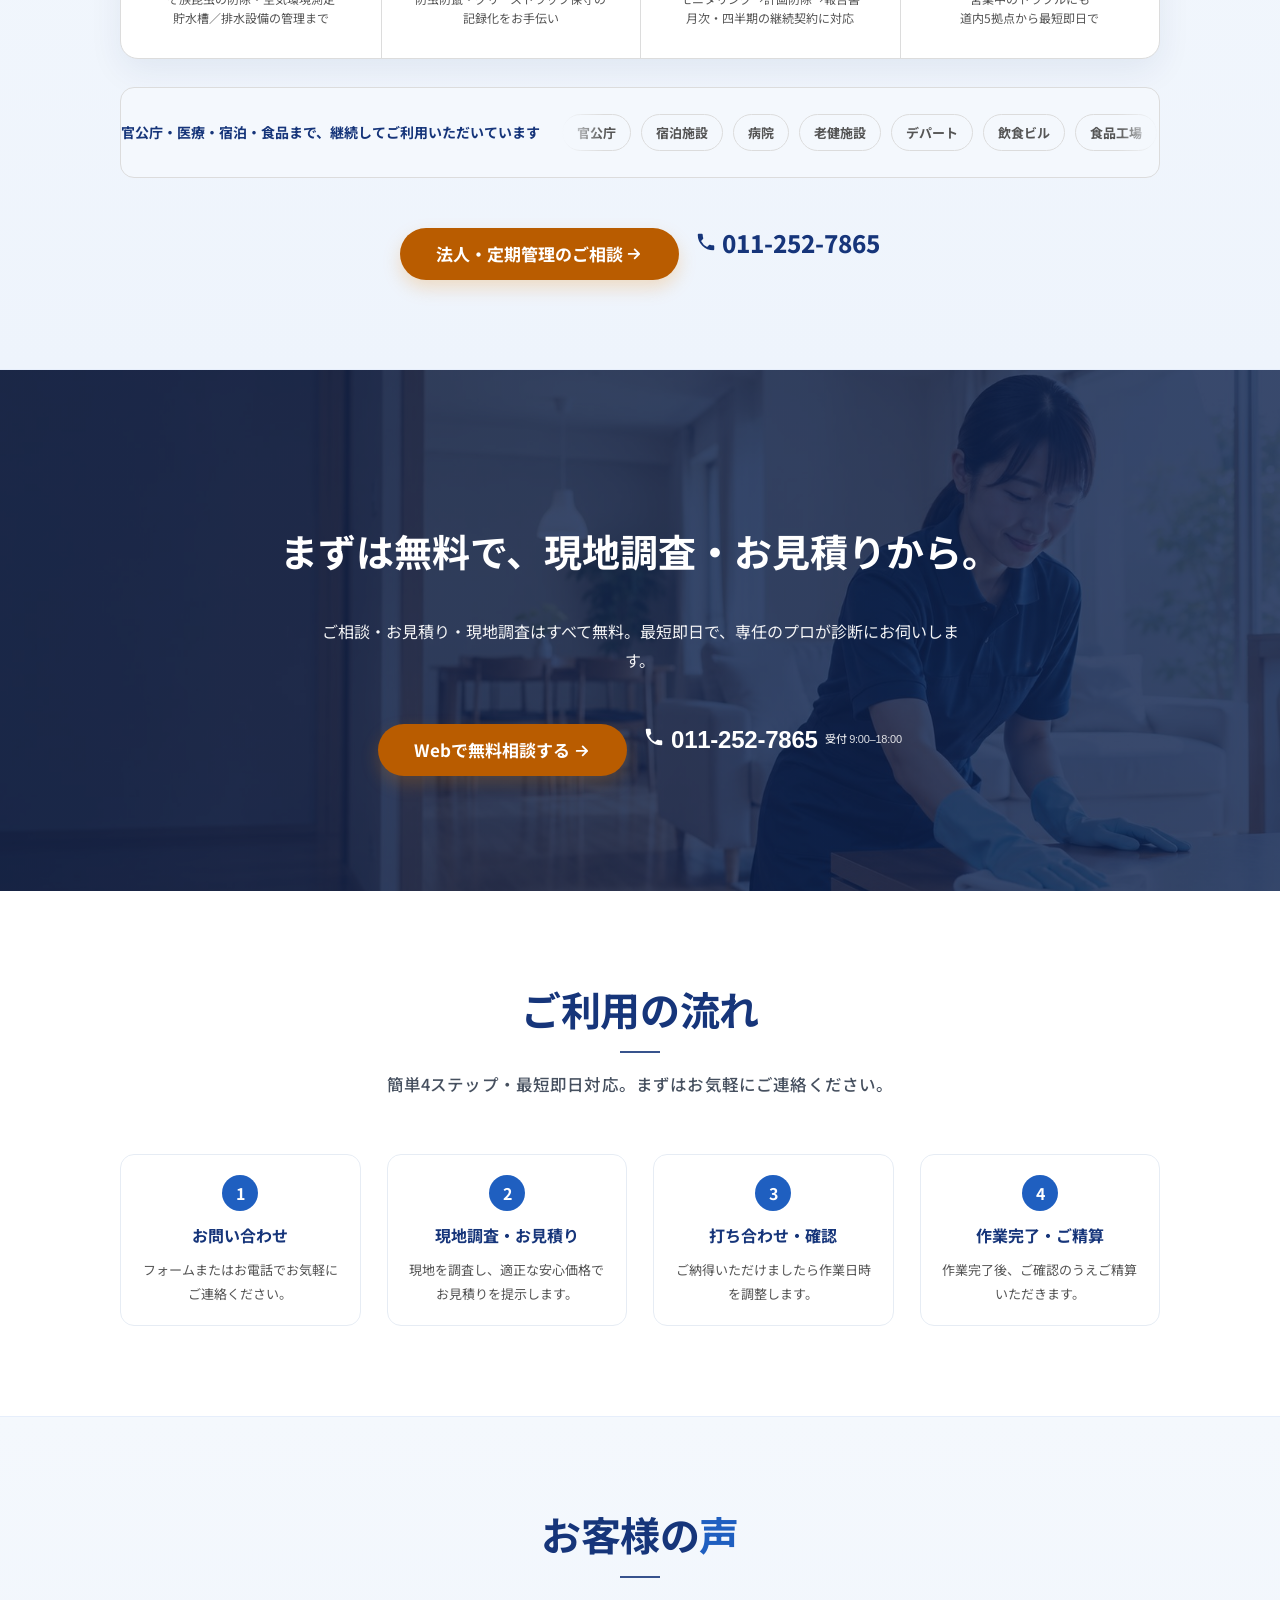
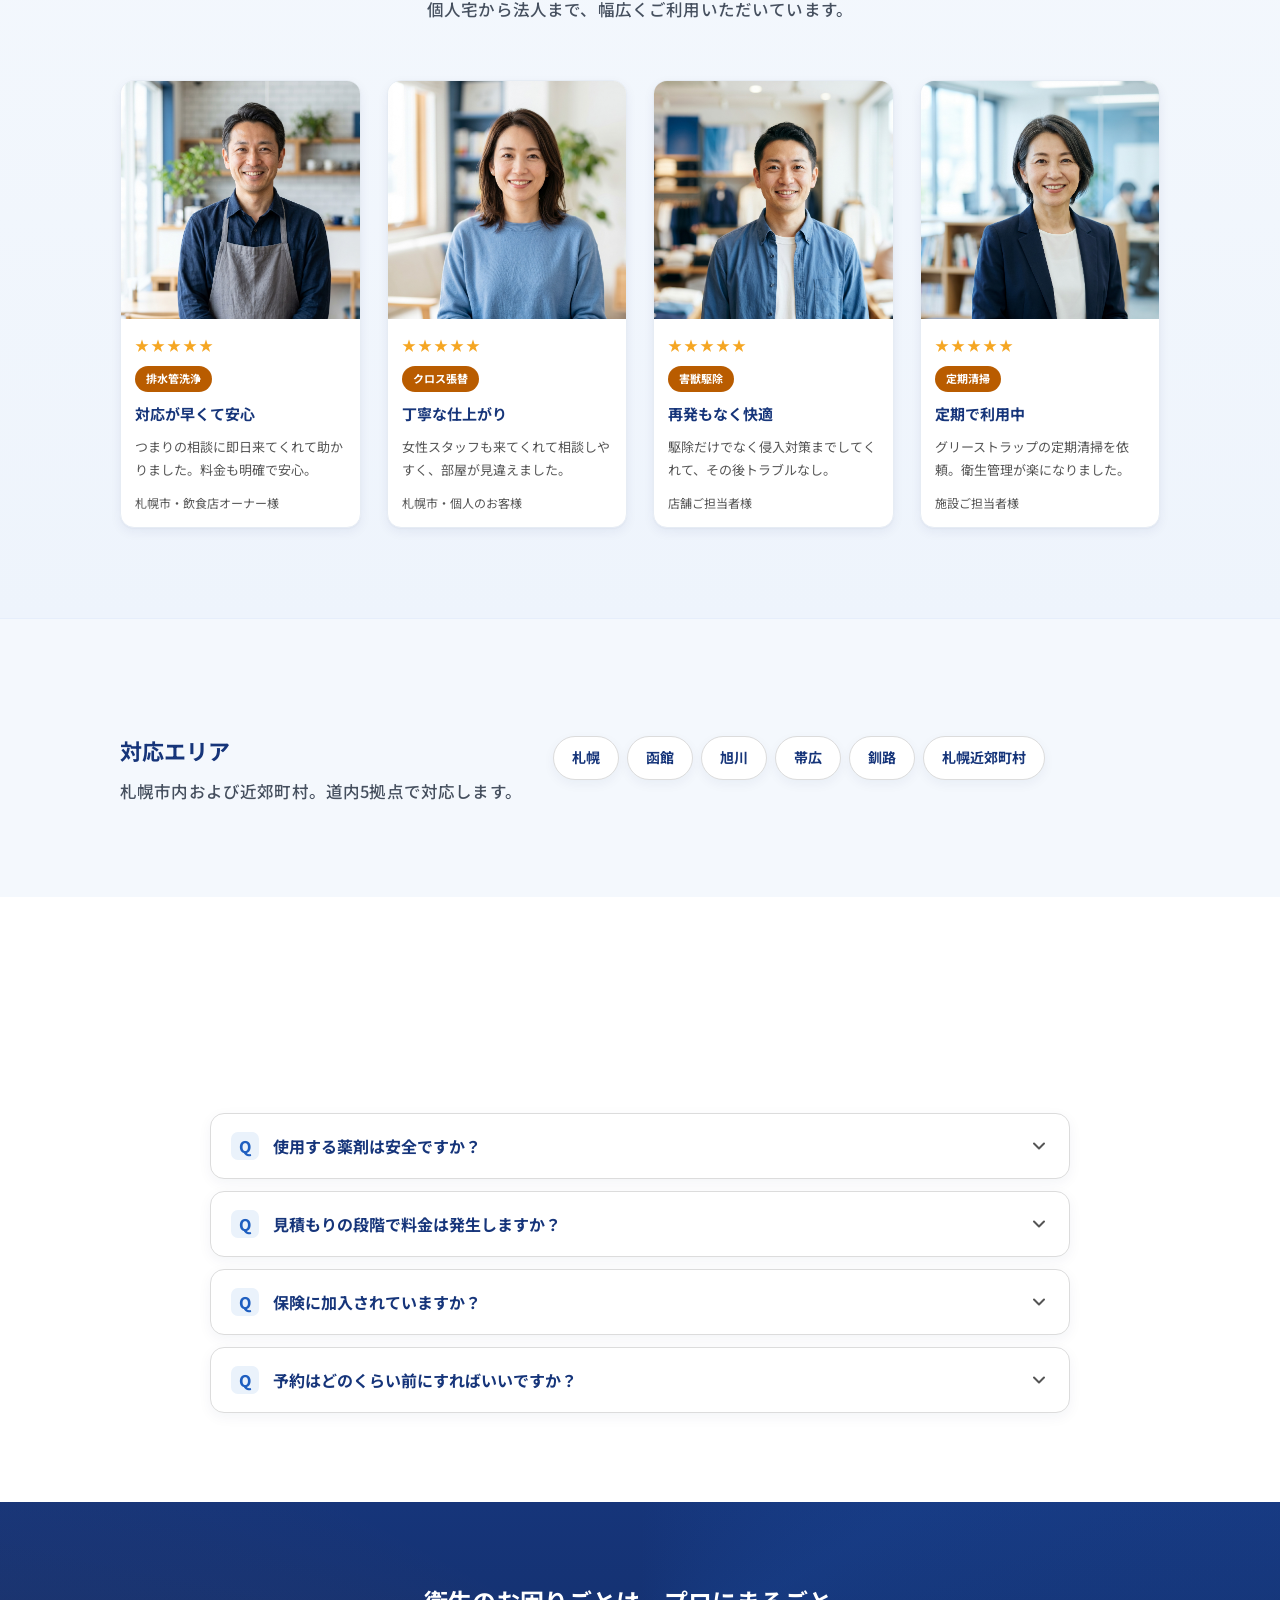
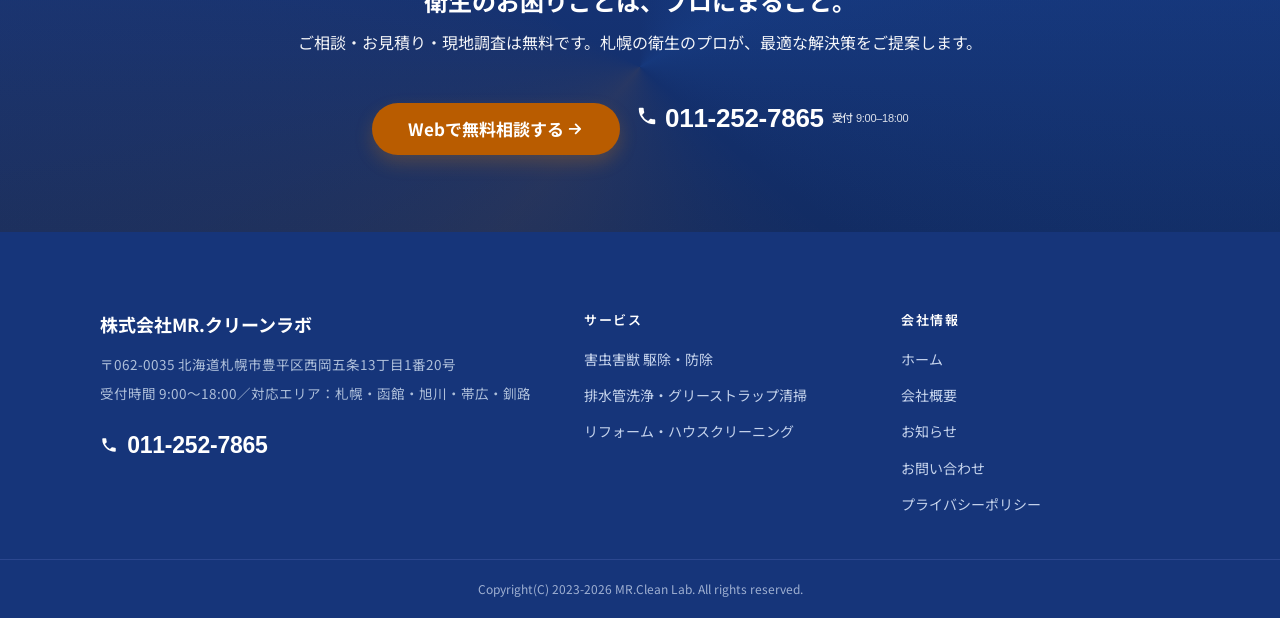
==== commit 279debe6: "サービス一覧の個人・法人表示を改善" ====
--- a/index.html
+++ b/index.html
@@ -135,11 +135,11 @@
   <section class="section svc-list" id="services">
     <div class="container">
       <div class="sec-head">
-        <h2 class="section-title">できること<span class="accent">一覧</span></h2>
-        <p class="section-lead">害虫害獣から水まわり、建物・住まいまで。気になるものが一つでもあれば、まとめてご相談いただけます。</p>
-      </div>
-
-      <div class="aud-tabs" role="tablist" aria-label="お客様の種別">
+        <h2 class="section-title">お客様別<span class="accent">サービス一覧</span></h2>
+        <p class="section-lead">ご家庭のお困りごとから、店舗・施設・工場の定期衛生管理まで。お客様の種別を選んで、対応サービスをご覧ください。</p>
+      </div>
+
+      <div class="aud-tabs" role="tablist" aria-label="お客様の種別" aria-orientation="horizontal">
         <button class="aud-tab is-active" role="tab" id="tab-personal" aria-controls="panel-personal" aria-selected="true" type="button">
           <span class="aud-tab__m">個人のお客様</span><span class="aud-tab__s">ご家庭・お住まい</span>
         </button>
@@ -148,7 +148,7 @@
         </button>
       </div>
 
-      <div class="aud-panel" id="panel-personal" role="tabpanel" aria-labelledby="tab-personal">
+      <div class="aud-panel" id="panel-personal" role="tabpanel" aria-labelledby="tab-personal" data-label="個人のお客様向けサービス">
         <div class="svc-ic-grid">
           <a class="svc-ic" href="pest-control.html">
             <span class="svc-ic__i" aria-hidden="true"><svg viewBox="0 0 24 24" fill="none" stroke="currentColor" stroke-width="1.7" stroke-linecap="round" stroke-linejoin="round"><ellipse cx="12" cy="14" rx="5" ry="6.5"/><path d="M12 7.5V4M9.5 5 7 3M14.5 5 17 3M7 12H3M7 16H3M17 12h4M17 16h4M12 9v10"/></svg></span>
@@ -203,7 +203,7 @@
         </div>
       </div>
 
-      <div class="aud-panel" id="panel-corporate" role="tabpanel" aria-labelledby="tab-corporate" hidden>
+      <div class="aud-panel" id="panel-corporate" role="tabpanel" aria-labelledby="tab-corporate" data-label="法人・事業者様向けサービス" hidden>
         <div class="svc-ic-grid">
           <a class="svc-ic" href="drainage.html">
             <span class="svc-ic__i" aria-hidden="true"><svg viewBox="0 0 24 24" fill="none" stroke="currentColor" stroke-width="1.7" stroke-linecap="round" stroke-linejoin="round"><rect x="4" y="3" width="10" height="18" rx="1"/><path d="M14 9h6v12h-6M7 7h4M7 11h4M7 15h4M17 13h1M17 17h1"/></svg></span>
--- a/css/style.css
+++ b/css/style.css
@@ -15,6 +15,7 @@
   --color-red: #b3373b;        /* 電話ボタン */
   --color-text: #2b2b2b;
   --color-text-muted: #555;
+  --color-text-sub: #5a6472;   /* 補助テキスト */
   --color-line: #dcdcdc;
   --color-white: #ffffff;
   --max-width: 1080px;
@@ -1730,6 +1731,7 @@
 }
 .aud-tab{
   display:flex; flex-direction:column; align-items:center; gap:2px;
+  font:inherit;
   border:0; cursor:pointer; background:transparent; color:var(--color-text-sub);
   padding:11px clamp(18px,3.4vw,40px); border-radius:999px; line-height:1.35;
   transition:background .25s ease, color .25s ease, box-shadow .25s ease;
@@ -1763,6 +1765,26 @@
 .svc-ic__i svg{ width:28px; height:28px; }
 .svc-ic__t{ font-weight:700; font-size:14px; line-height:1.5; }
 .svc-ic__d{ font-size:11.5px; color:var(--color-text-sub); line-height:1.6; }
+
+/* JavaScript無効時も、個人・法人の両方を見出し付きで閲覧できるようにする */
+html:not(.js) .aud-tabs{ display:none; }
+html:not(.js) .aud-panel[hidden]{ display:block; }
+html:not(.js) .aud-panel{ animation:none; }
+html:not(.js) .aud-panel + .aud-panel{ margin-top:40px; }
+html:not(.js) .aud-panel::before{
+  content:attr(data-label); display:block; margin:0 0 16px; text-align:center;
+  color:var(--color-navy); font-size:clamp(18px,2vw,22px); font-weight:800;
+}
+
+@media (prefers-reduced-motion: reduce){
+  .aud-panel{ animation:none; }
+  .svc-ic,.svc-ic__i{ transition:none; }
+  .svc-ic:hover,.svc-ic:hover .svc-ic__i{ transform:none; }
+}
+
+@media (hover:none), (pointer:coarse){
+  .svc-ic:hover,.svc-ic:hover .svc-ic__i{ transform:none; }
+}
 
 @media (max-width:1080px){ .svc-ic-grid{ grid-template-columns:repeat(4, 1fr); } }
 @media (max-width:820px){ .svc-ic-grid{ grid-template-columns:repeat(3, 1fr); } }
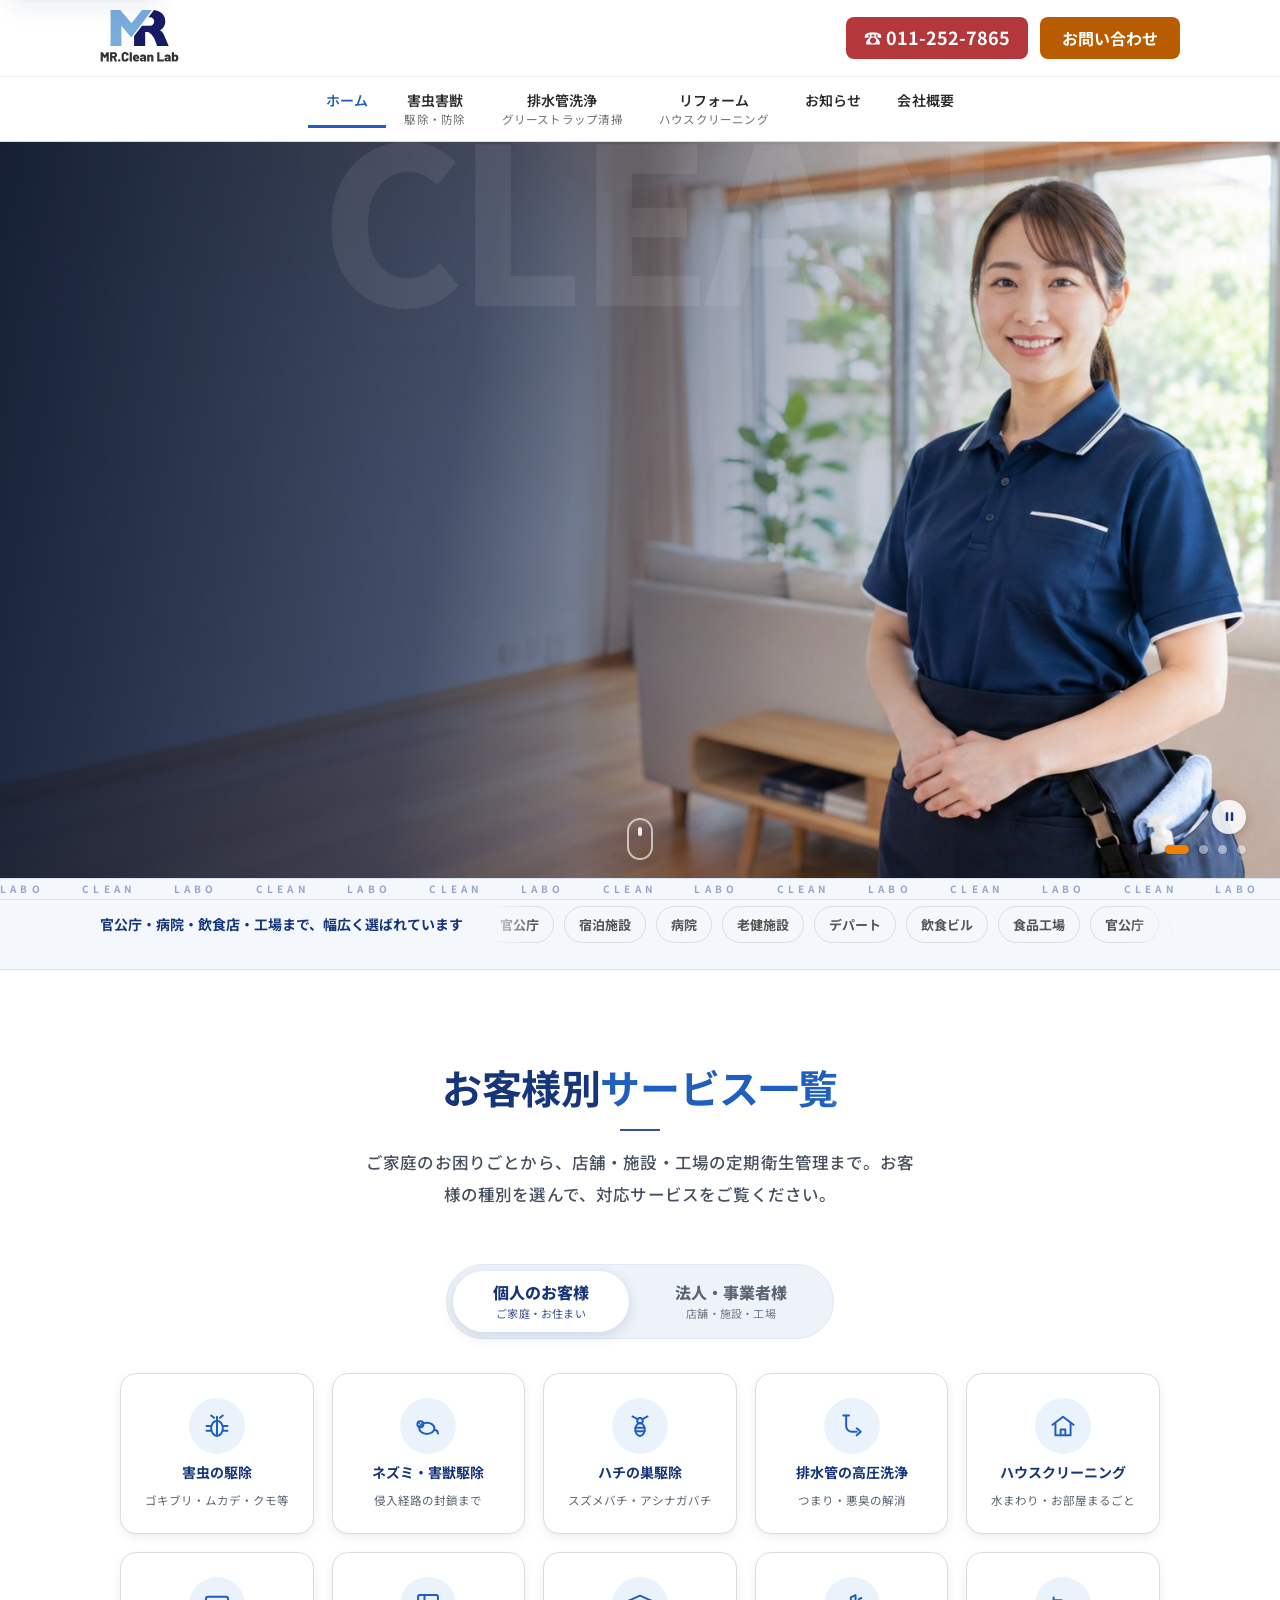
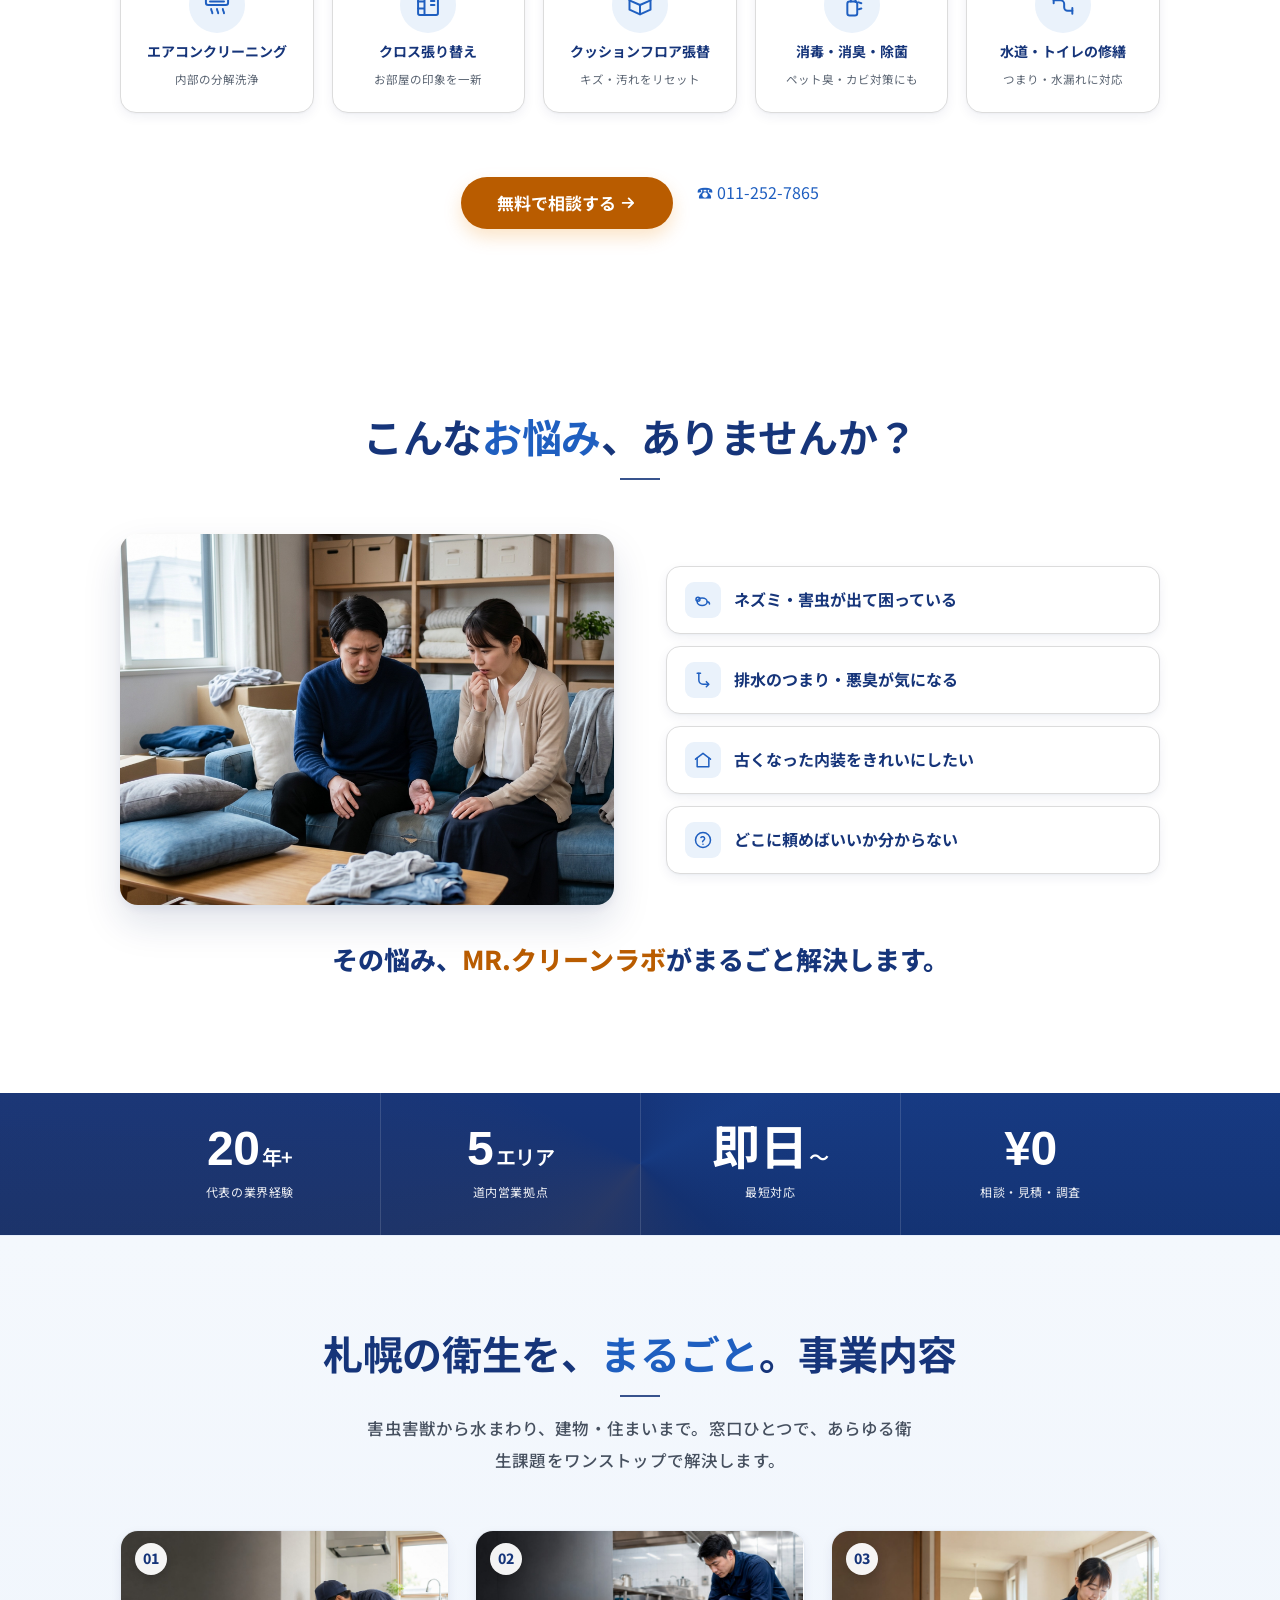
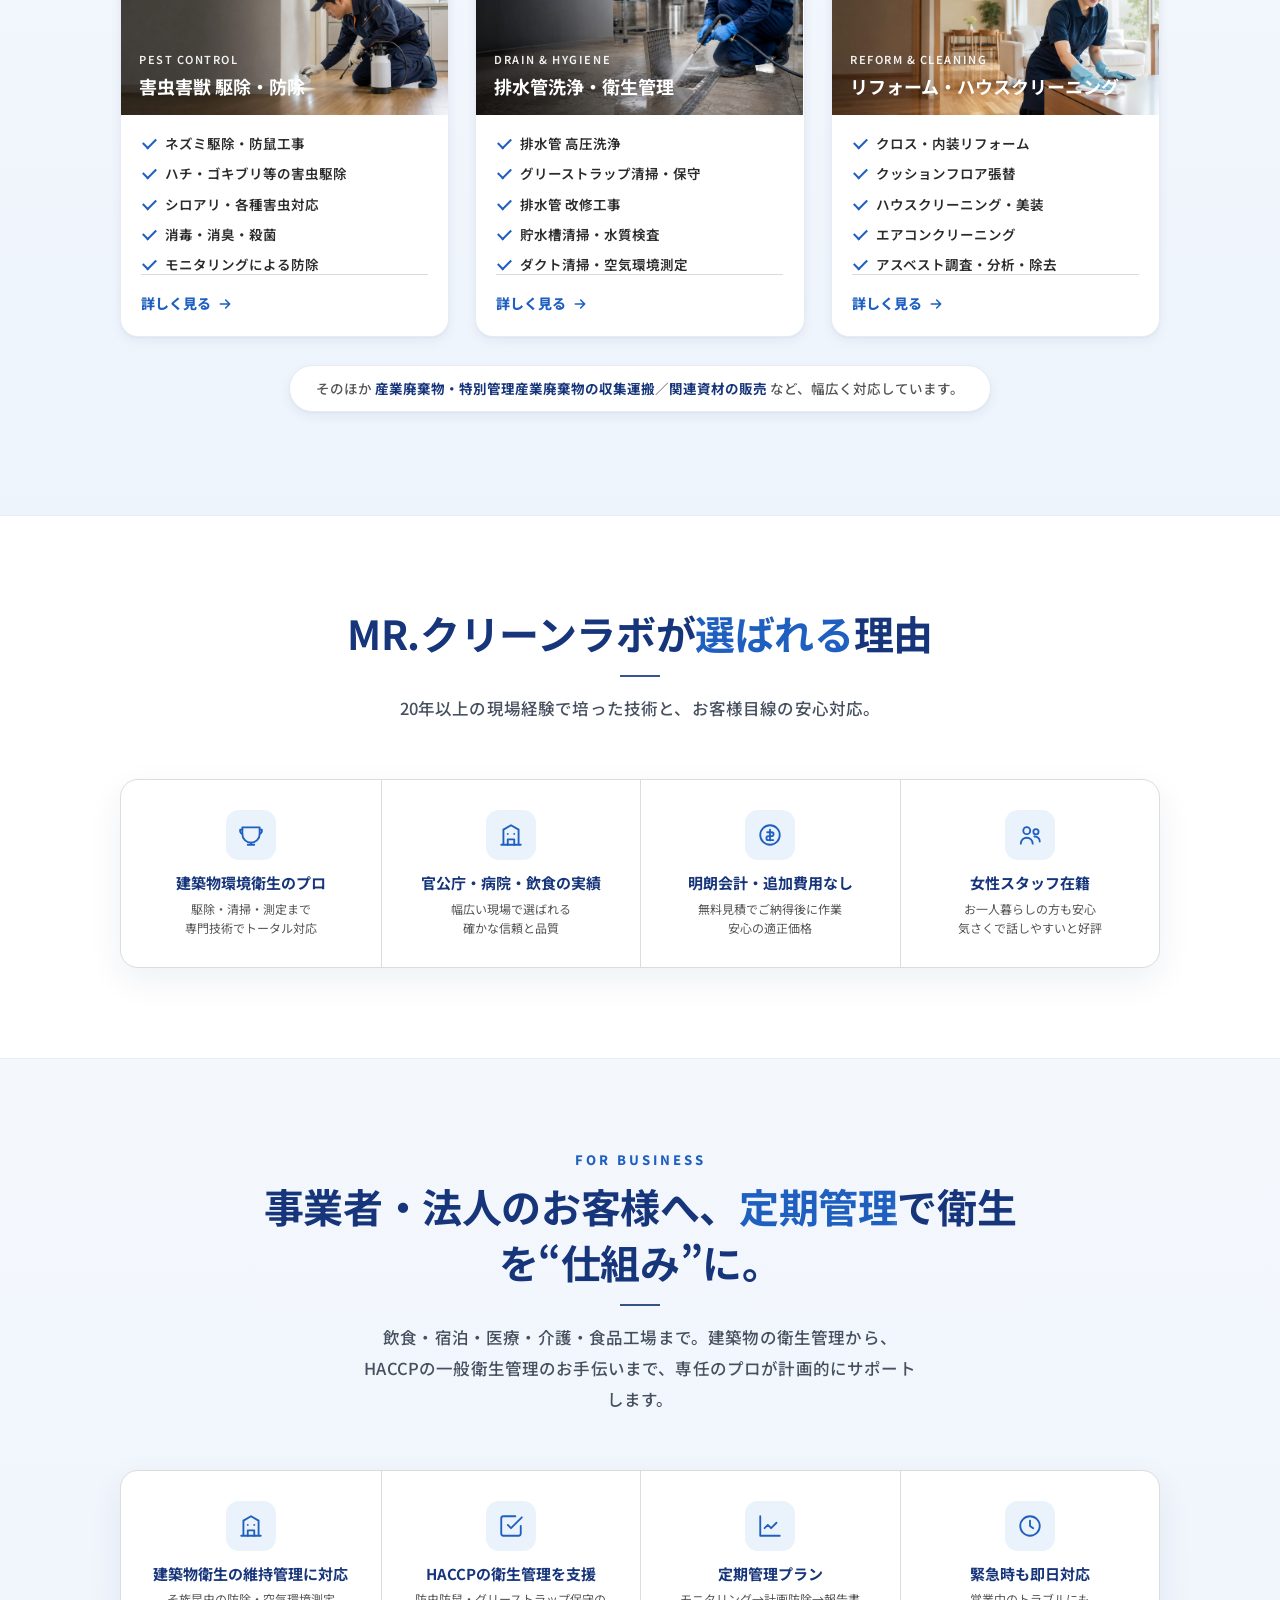
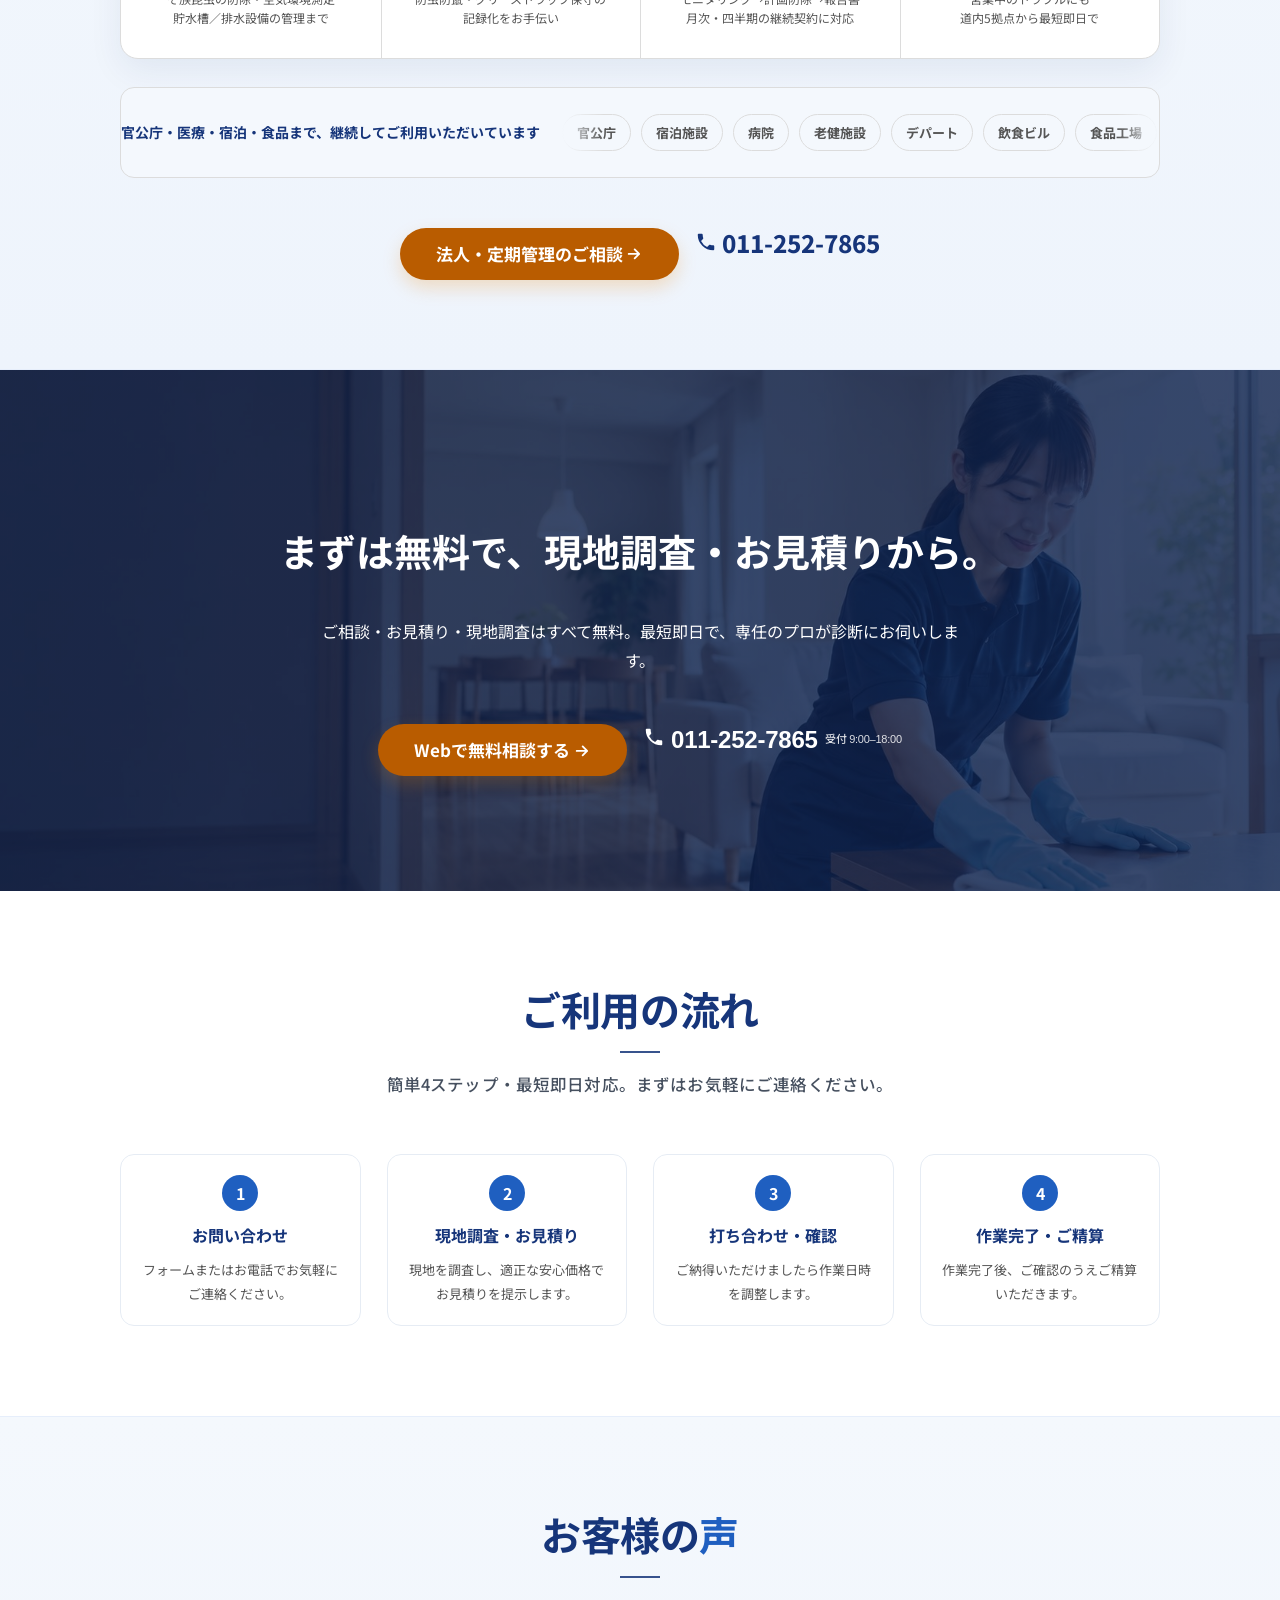
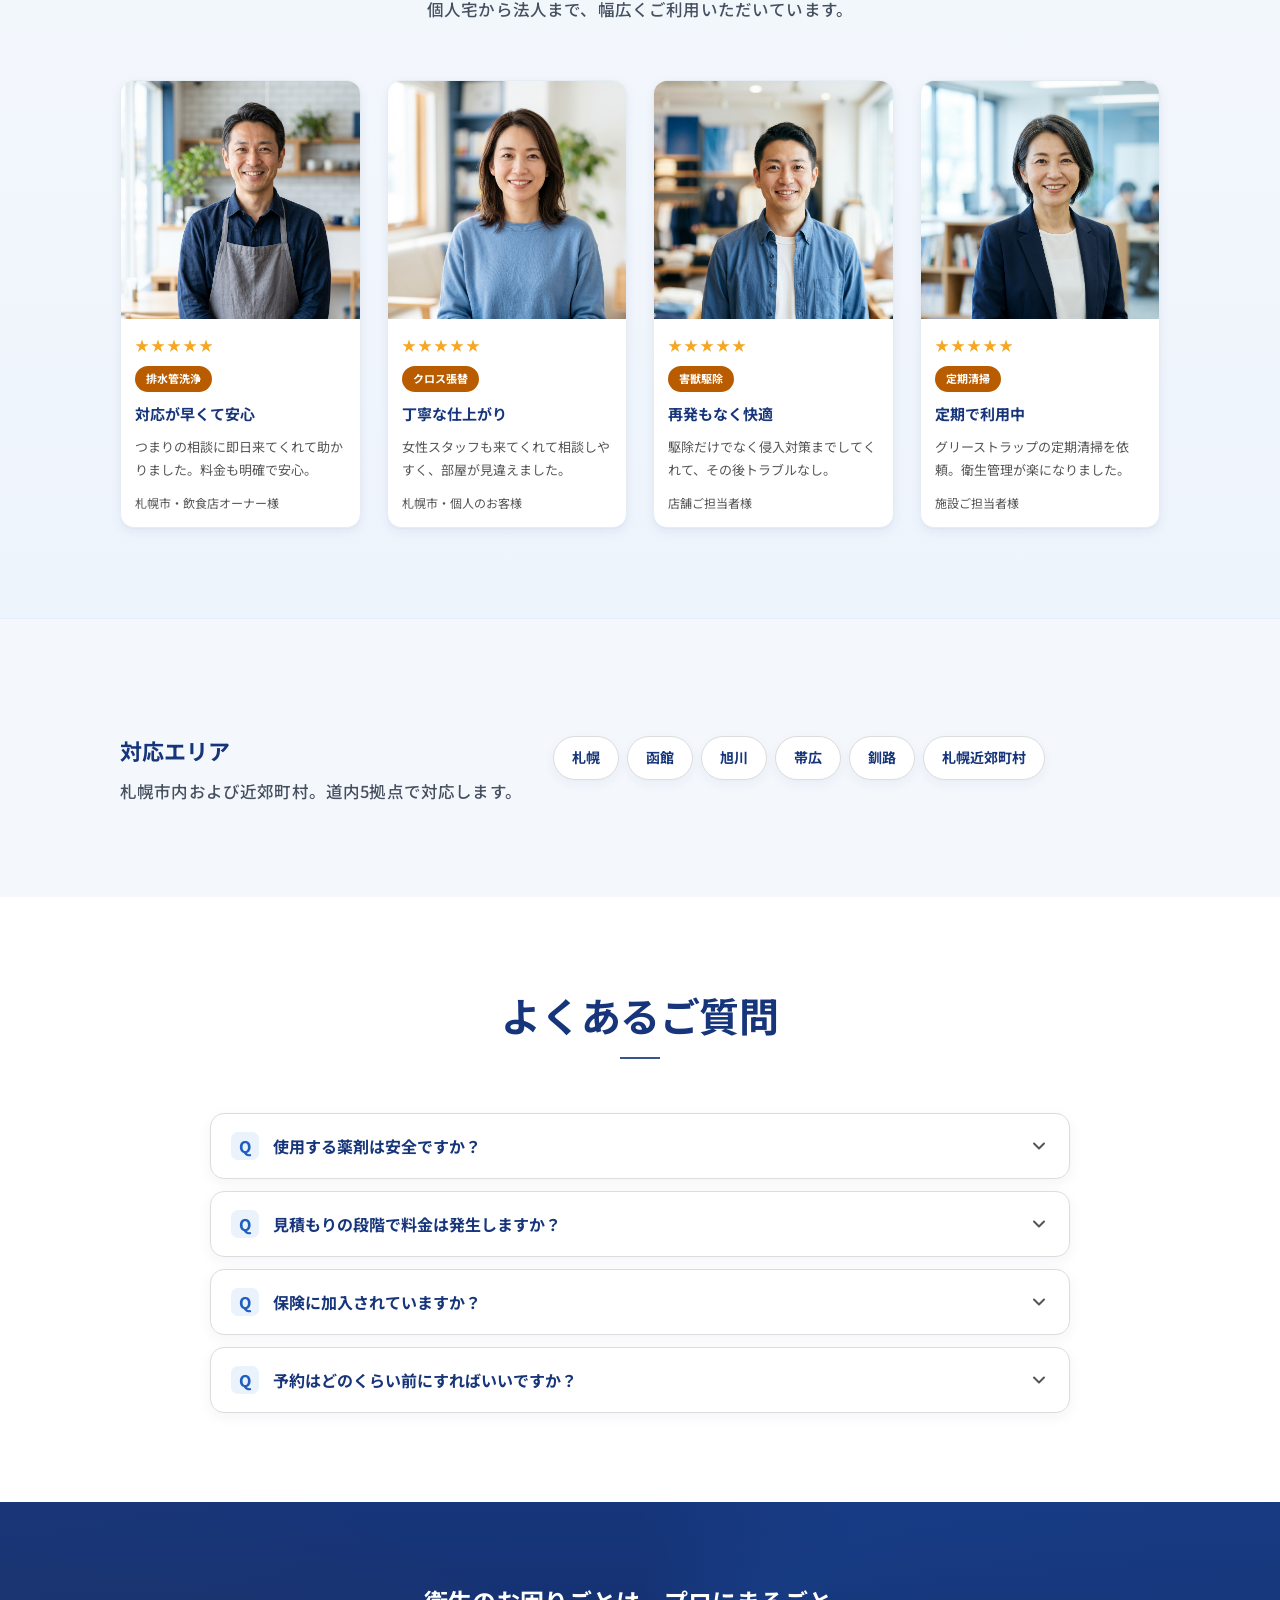
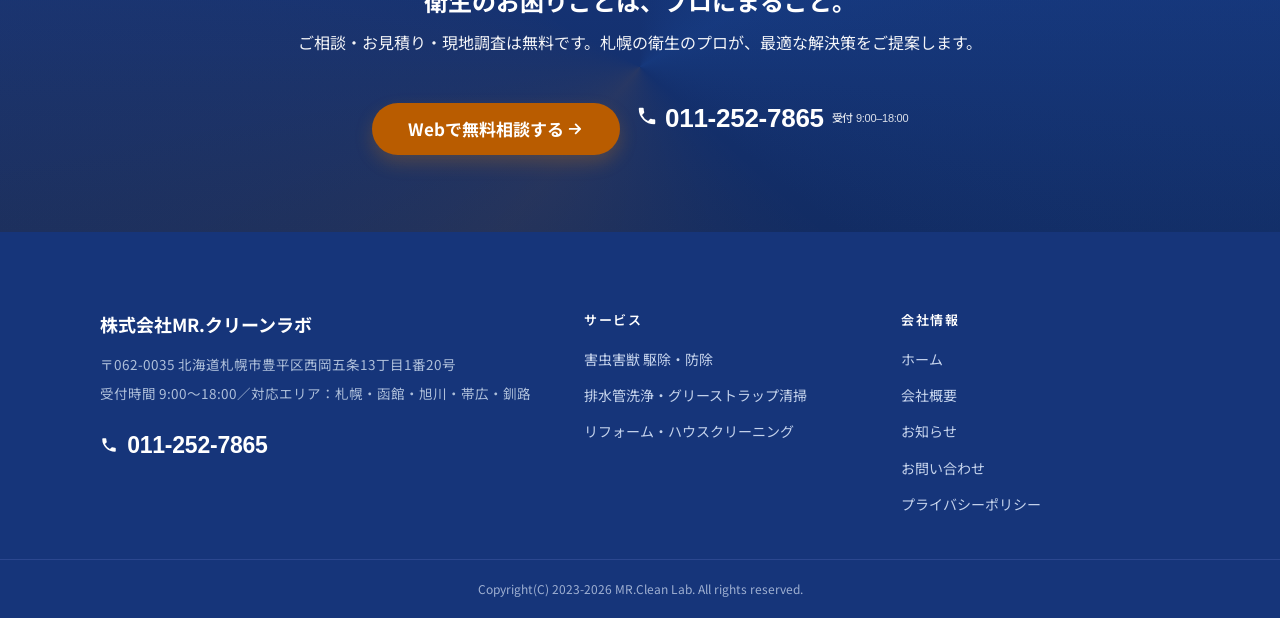
==== commit c4798f1d: "更新したサービス一覧のキャッシュを更新" ====
--- a/index.html
+++ b/index.html
@@ -20,7 +20,7 @@
   <link rel="preconnect" href="https://fonts.googleapis.com">
   <link rel="preconnect" href="https://fonts.gstatic.com" crossorigin>
   <link rel="stylesheet" href="https://fonts.googleapis.com/css2?family=Noto+Sans+JP:wght@400;500;600;700;800&display=swap">
-  <link rel="stylesheet" href="css/style.css?v=20260830f">
+  <link rel="stylesheet" href="css/style.css?v=20260916a">
   <script type="application/ld+json">
   {"@context":"https://schema.org","@type":"LocalBusiness","name":"株式会社MR.クリーンラボ","image":"https://playmark0227-svg.github.io/MR-creanLAB/images/cover.png","url":"https://playmark0227-svg.github.io/MR-creanLAB/","telephone":"011-252-7865","address":{"@type":"PostalAddress","postalCode":"062-0035","addressRegion":"北海道","addressLocality":"札幌市豊平区","streetAddress":"西岡五条13丁目1番20号","addressCountry":"JP"},"areaServed":["札幌市","函館市","旭川市","帯広市","釧路市"],"openingHours":"Mo-Sa 09:00-18:00"}
   </script>
@@ -559,6 +559,6 @@
     <a class="req" href="contact.html">無料で相談する</a>
   </div>
   <a class="pagetop" href="#" aria-label="ページ上部へ戻る"><svg viewBox="0 0 24 24" fill="none" stroke="currentColor" stroke-width="2.2" stroke-linecap="round" stroke-linejoin="round"><path d="M12 19V5M6 11l6-6 6 6"/></svg></a>
-  <script src="js/main.js?v=20260830f" defer></script>
+  <script src="js/main.js?v=20260916a" defer></script>
 </body>
 </html>
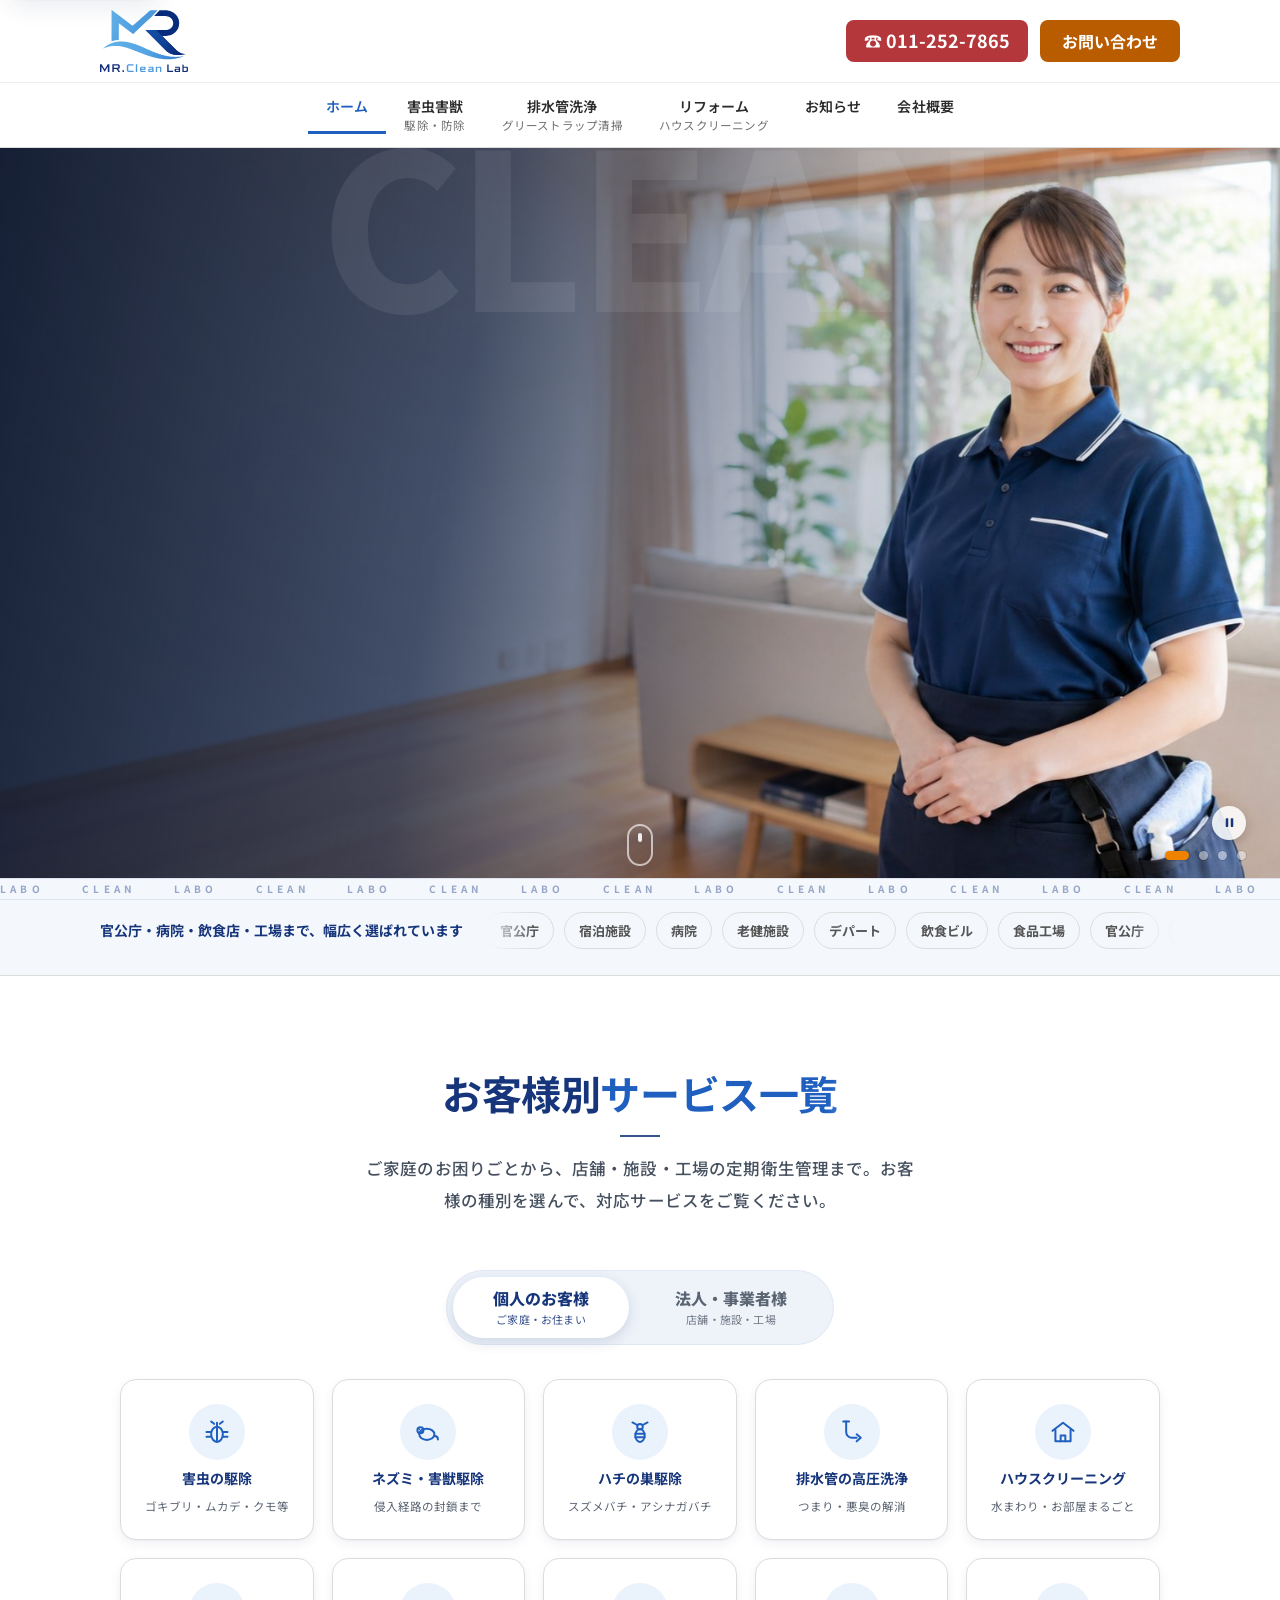
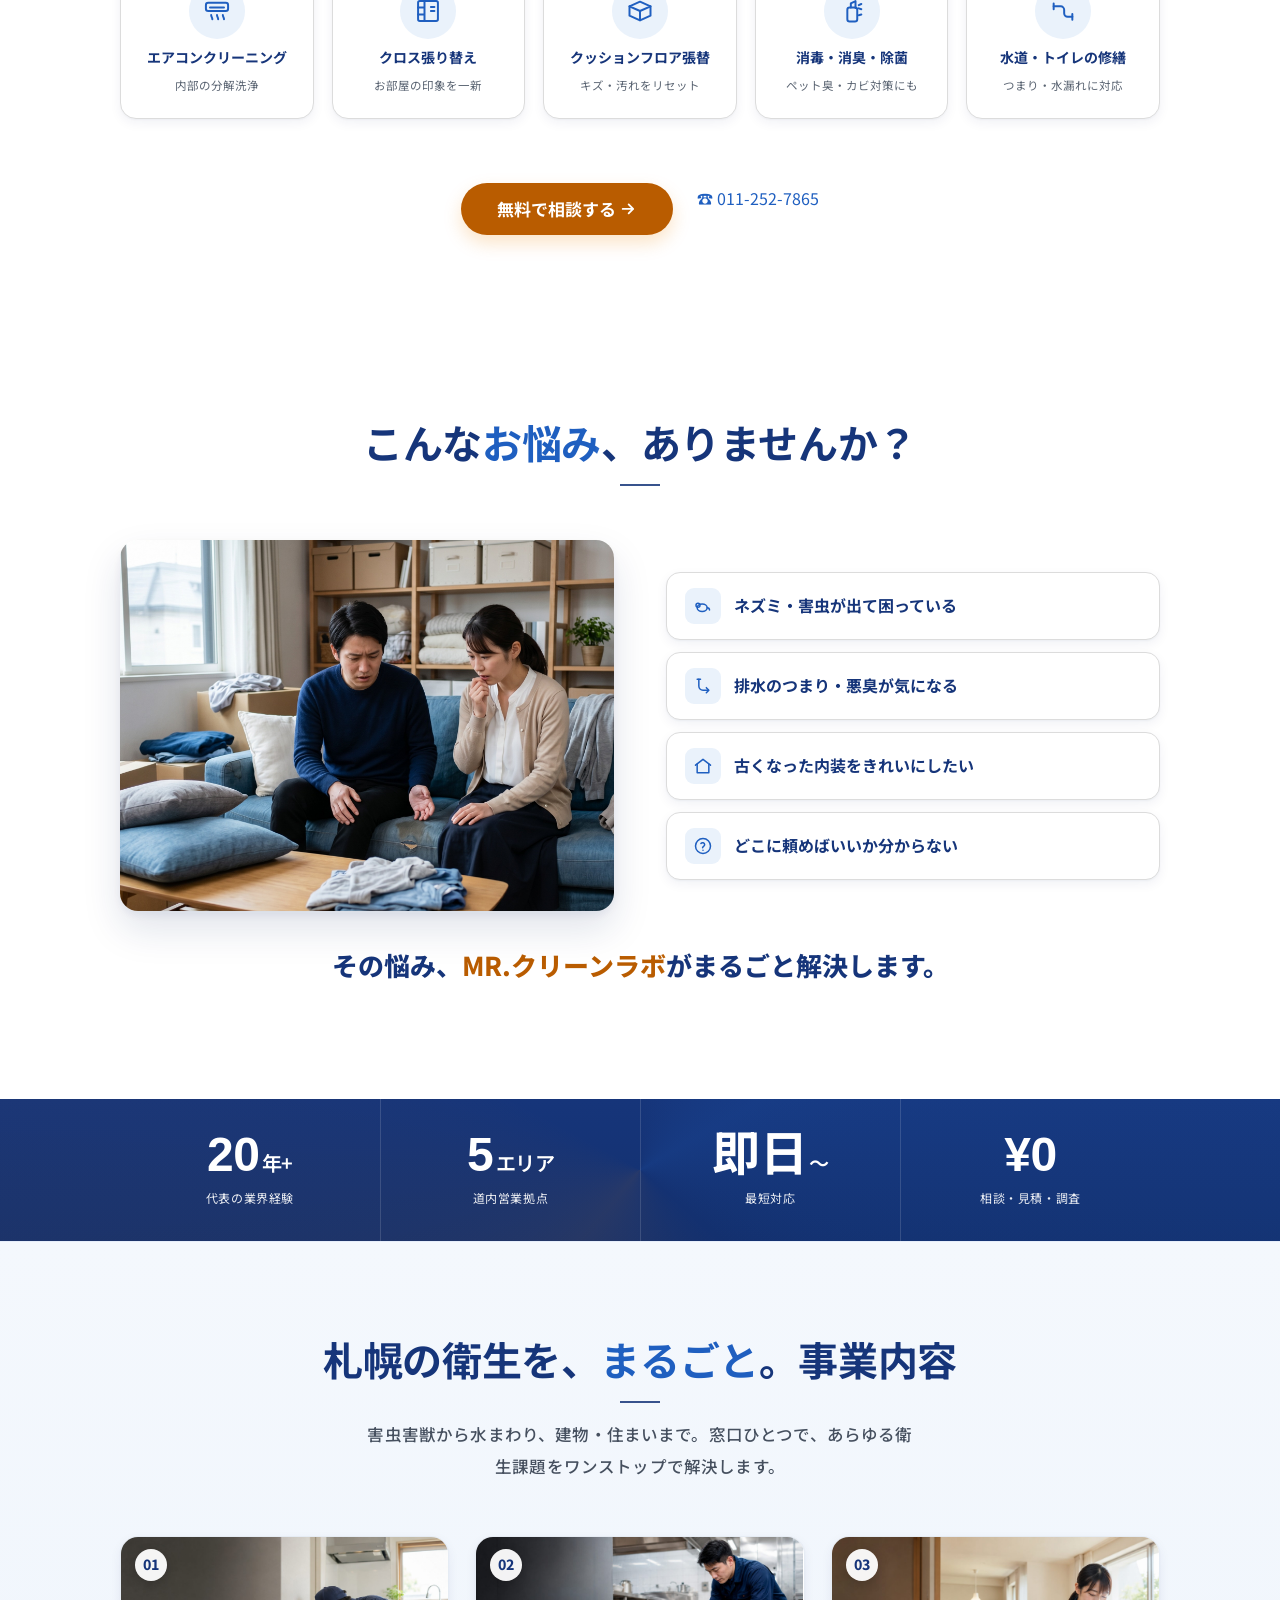
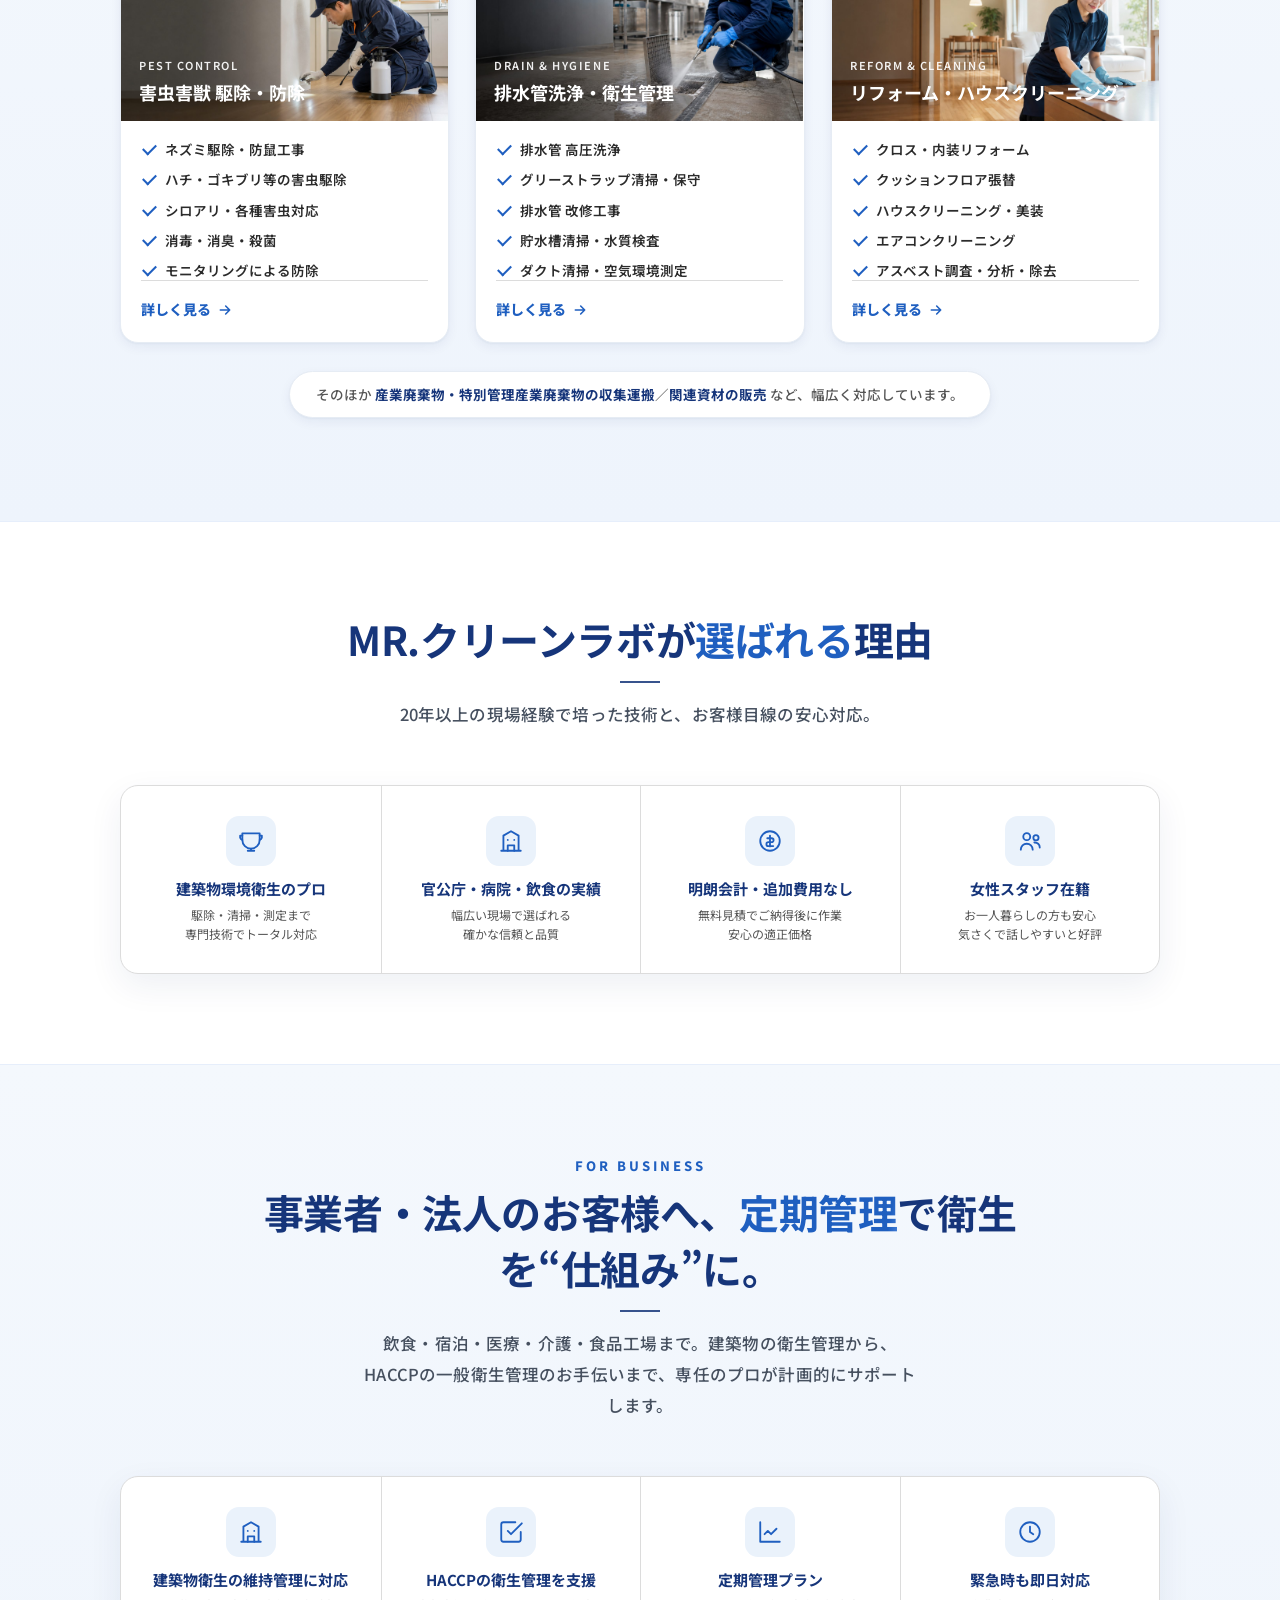
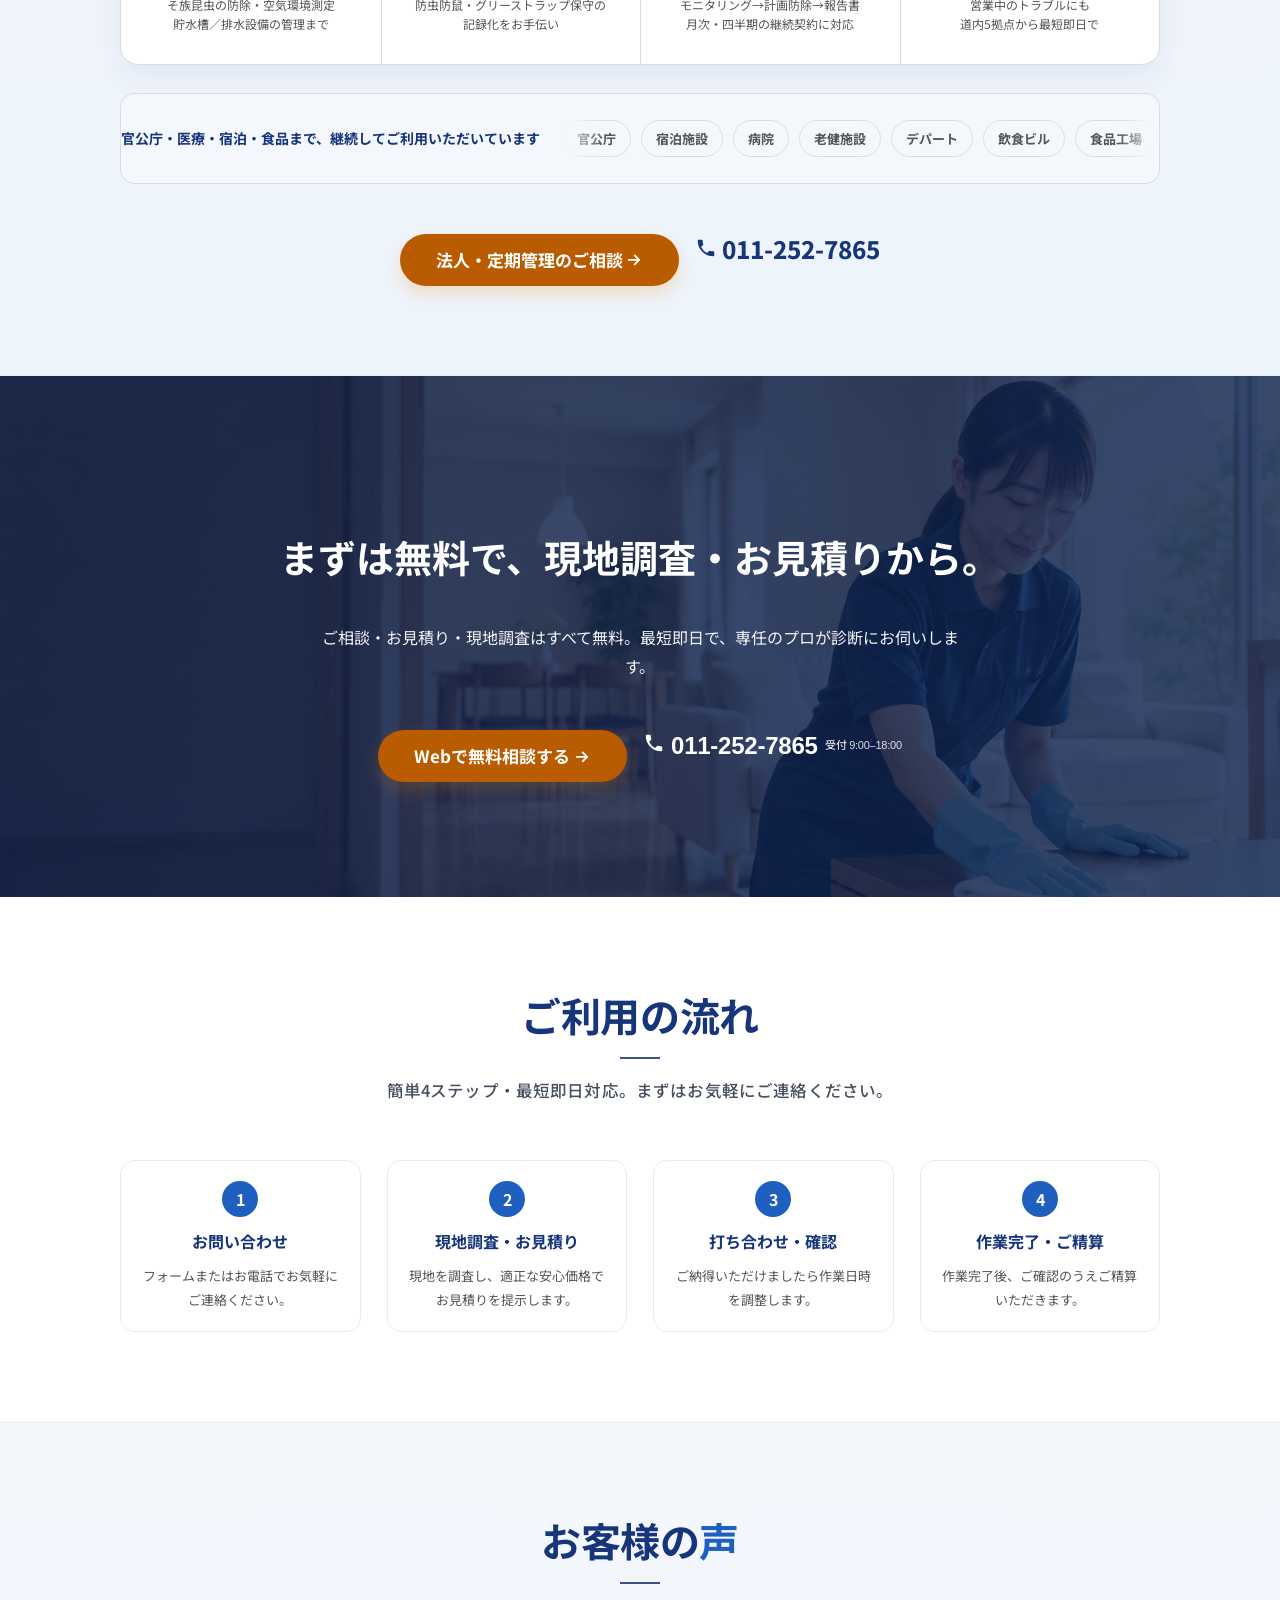
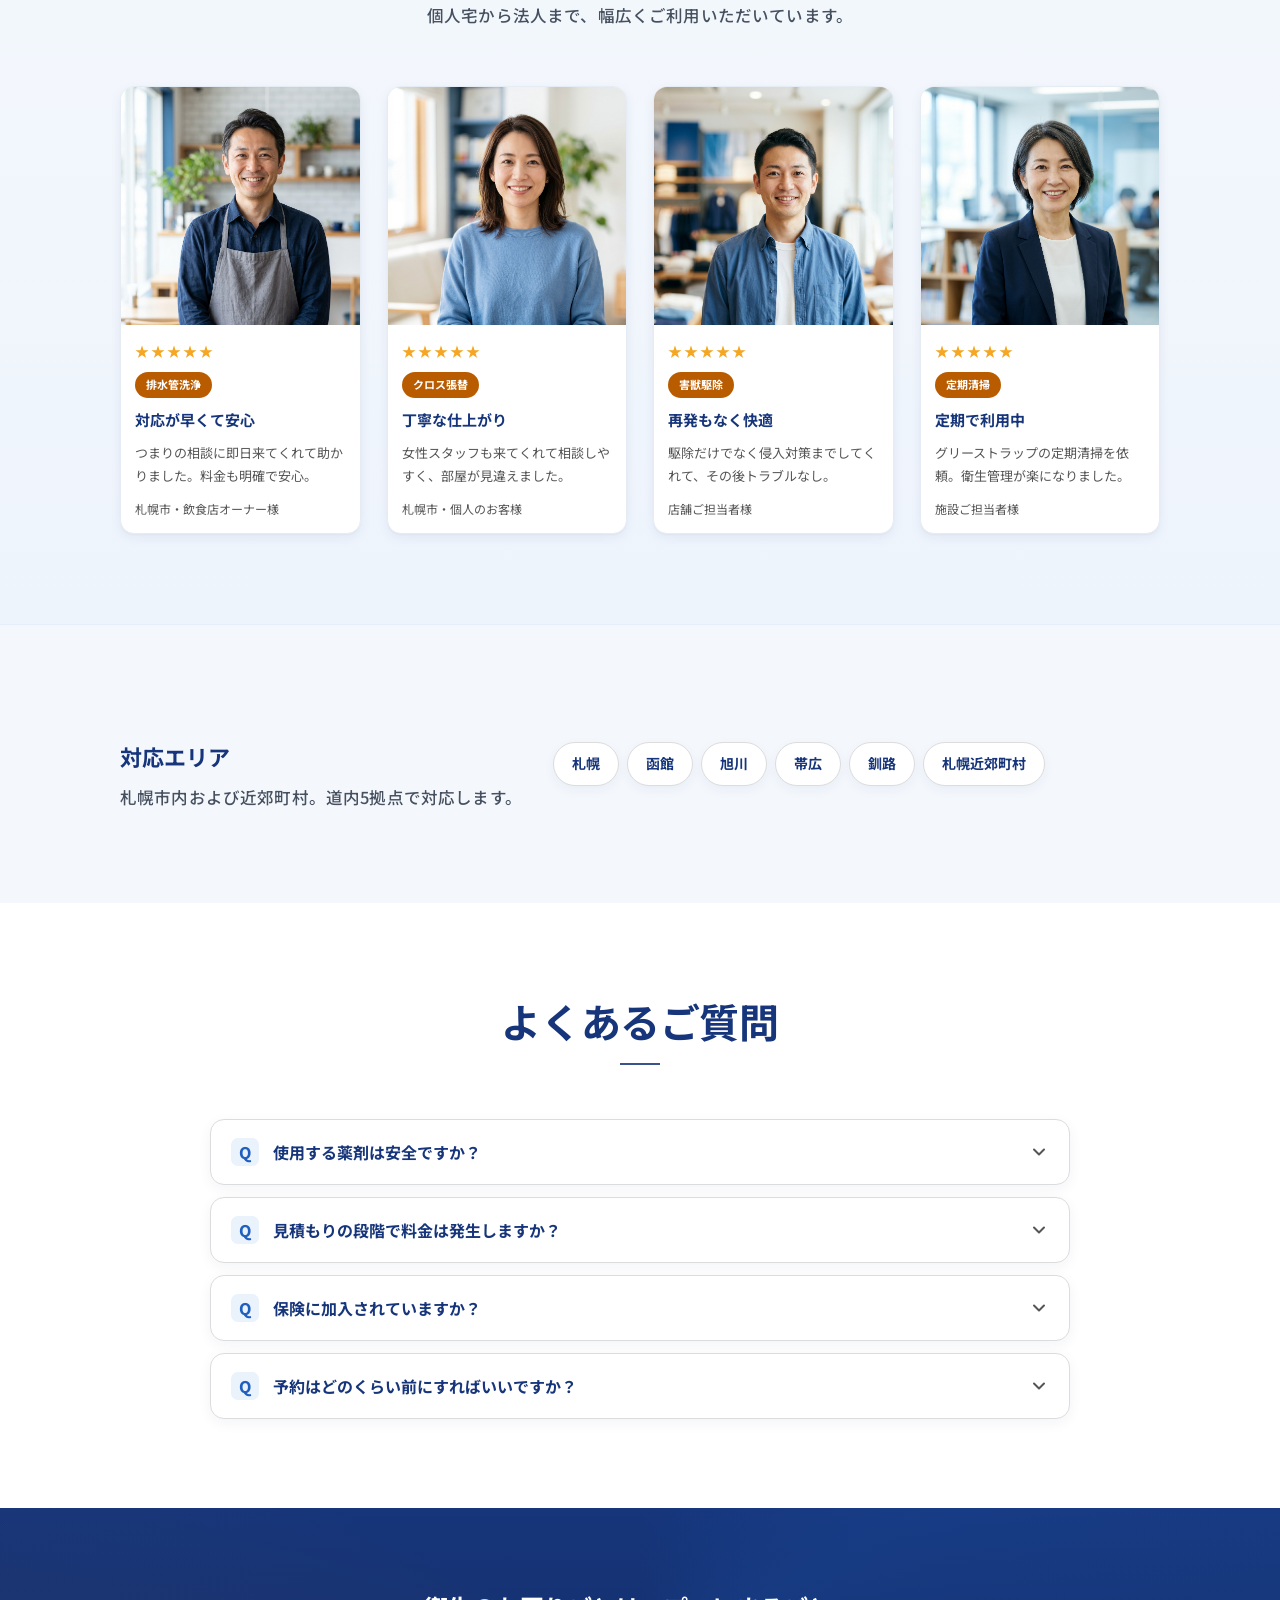
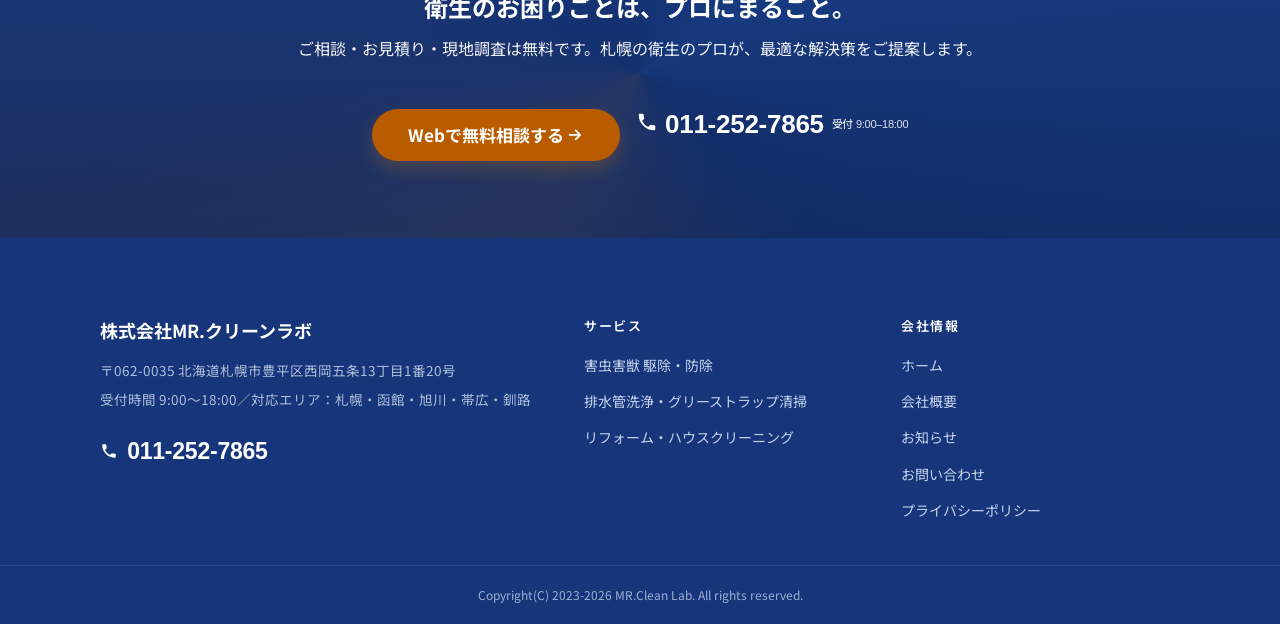
==== commit cbad2609: "ロゴを最新版に全面統一／お知らせを画像付き形式に刷新 ■ ロゴ（オープニングと同じ最新ロゴに統一） - 最新ロゴをベクター化し直し images/logo.svg を差し替え（透過・高精細、元ロゴと形" ====
--- a/index.html
+++ b/index.html
@@ -6,13 +6,19 @@
   <title>株式会社MR.クリーンラボ｜札幌の害虫害獣駆除・排水管洗浄・リフォーム・ハウスクリーニング</title>
   <meta name="description" content="札幌のMR.クリーンラボ。害虫害獣の駆除・防除、排水管洗浄・グリーストラップ清掃、リフォーム・ハウスクリーニングをワンストップ対応。20年以上の現場経験、相談・見積・現地調査は無料、最短即日対応。">
   <meta name="theme-color" content="#16357a">
-  <link rel="icon" href="images/logo.svg" type="image/svg+xml">
+  <link rel="icon" href="favicon.ico" sizes="48x48">
+  <link rel="icon" href="images/logo-mark.svg?v=20260924a" type="image/svg+xml">
+  <link rel="apple-touch-icon" href="apple-touch-icon.png">
   <meta property="og:type" content="website">
   <meta property="og:site_name" content="株式会社MR.クリーンラボ">
   <meta property="og:title" content="株式会社MR.クリーンラボ｜札幌の総合衛生・クリーンサービス">
   <meta property="og:description" content="害虫害獣駆除・排水管洗浄・リフォーム・ハウスクリーニングをワンストップで。20年以上の現場経験。相談・見積・現地調査は無料。">
   <meta property="og:url" content="https://playmark0227-svg.github.io/MR-creanLAB/">
-  <meta property="og:image" content="https://playmark0227-svg.github.io/MR-creanLAB/images/cover.png">
+  <meta property="og:image" content="https://playmark0227-svg.github.io/MR-creanLAB/images/ogp.jpg">
+  <meta property="og:image:width" content="1200">
+  <meta property="og:image:height" content="630">
+  <meta property="og:image:alt" content="MR.Clean Lab｜住まいと店舗を、まるごと清潔に。">
+  <meta name="twitter:image" content="https://playmark0227-svg.github.io/MR-creanLAB/images/ogp.jpg">
   <meta name="twitter:card" content="summary_large_image">
   <link rel="preload" as="image" href="images/cover-bg.jpg?v=1" fetchpriority="high">
   <script>document.documentElement.className+=' js';</script>
@@ -20,9 +26,9 @@
   <link rel="preconnect" href="https://fonts.googleapis.com">
   <link rel="preconnect" href="https://fonts.gstatic.com" crossorigin>
   <link rel="stylesheet" href="https://fonts.googleapis.com/css2?family=Noto+Sans+JP:wght@400;500;600;700;800&display=swap">
-  <link rel="stylesheet" href="css/style.css?v=20260916a">
+  <link rel="stylesheet" href="css/style.css?v=20260924a">
   <script type="application/ld+json">
-  {"@context":"https://schema.org","@type":"LocalBusiness","name":"株式会社MR.クリーンラボ","image":"https://playmark0227-svg.github.io/MR-creanLAB/images/cover.png","url":"https://playmark0227-svg.github.io/MR-creanLAB/","telephone":"011-252-7865","address":{"@type":"PostalAddress","postalCode":"062-0035","addressRegion":"北海道","addressLocality":"札幌市豊平区","streetAddress":"西岡五条13丁目1番20号","addressCountry":"JP"},"areaServed":["札幌市","函館市","旭川市","帯広市","釧路市"],"openingHours":"Mo-Sa 09:00-18:00"}
+  {"@context":"https://schema.org","@type":"LocalBusiness","name":"株式会社MR.クリーンラボ","image":"https://playmark0227-svg.github.io/MR-creanLAB/images/ogp.jpg","logo":"https://playmark0227-svg.github.io/MR-creanLAB/images/logo.png","url":"https://playmark0227-svg.github.io/MR-creanLAB/","telephone":"011-252-7865","address":{"@type":"PostalAddress","postalCode":"062-0035","addressRegion":"北海道","addressLocality":"札幌市豊平区","streetAddress":"西岡五条13丁目1番20号","addressCountry":"JP"},"areaServed":["札幌市","函館市","旭川市","帯広市","釧路市"],"openingHours":"Mo-Sa 09:00-18:00"}
   </script>
 </head>
 <body>
@@ -33,32 +39,29 @@
     <div class="opening__stage">
       <svg class="opening__draw" viewBox="0 0 1000 706.7" preserveAspectRatio="xMidYMid meet" aria-hidden="true" focusable="false">
         <g fill="none" stroke="url(#opGrad)" stroke-width="2.4" stroke-linejoin="round" stroke-linecap="round">
-          <path class="od" style="--d:0.10s;--t:0.70s" d="M133.1 0.0L369.2 179.5L400.9 153.5L571.9 2.8L652.9 3.4L647.2 11.3L585.5 78.7L521.0 137.6L378.3 274.6L376.0 274.6L359.0 262.2L214.0 150.1L213.5 339.8L166.5 347.1L134.8 357.3L130.8 356.7L130.8 0.0Z"/>
-          <path class="od" style="--d:0.62s;--t:0.72s" d="M917.3 513.6L870.9 513.6L834.7 507.9L797.3 495.5L767.8 478.5L520.4 231.0L521.0 229.3L748.6 229.3L772.4 224.8L792.8 215.7L805.2 206.7L818.2 192.5L827.3 175.5L830.7 163.1L831.8 155.2L830.7 135.9L826.2 121.2L818.2 106.5L805.2 92.3L792.8 83.2L772.4 74.2L748.6 69.6L616.6 69.1L677.2 2.8L752.0 2.8L781.4 7.4L804.1 14.2L830.1 26.6L849.4 40.2L872.6 64.6L885.1 84.9L889.6 95.1L897.5 122.3L899.8 139.3L899.8 159.7L897.5 177.8L890.7 201.6L882.8 218.6L869.2 239.0L843.7 263.3L830.1 272.4L806.3 283.7L788.2 289.4L765.6 293.9L706.1 295.6L875.4 463.8L898.1 479.6L918.5 489.8L937.7 496.6L970.0 502.8L969.4 504.5L950.2 509.1L917.3 513.6Z"/>
-          <path class="od" style="--d:1.22s;--t:0.62s" d="M792.8 561.2L739.5 561.2L738.4 560.0L699.9 557.8L656.9 551.0L602.5 538.5L567.4 528.3L507.4 507.9L340.9 442.2L295.6 427.5L237.8 413.9L200.5 409.4L137.0 410.5L109.9 415.1L83.8 421.9L53.2 433.2L36.2 442.2L35.7 440.5L55.5 421.9L87.2 399.2L122.3 381.1L154.0 369.8L189.1 361.8L220.8 358.4L257.1 358.4L306.9 364.1L356.7 375.4L419.0 395.8L477.9 419.6L571.9 462.6L629.7 486.4L684.0 505.7L723.7 517.0L776.9 528.3L826.7 534.0L850.5 534.0L851.6 535.1L894.7 534.0L947.9 527.2L945.6 529.4L912.8 540.8L882.2 548.7L831.3 557.8L793.9 560.0L792.8 561.2Z"/>
-          <path class="od" style="--d:1.72s;--t:0.42s" d="M0.0 617.8L18.7 618.3L53.2 675.5L87.8 618.3L105.3 617.8L107.0 619.5L107.0 704.4L105.9 705.5Z"/>
-          <path class="od" style="--d:1.75s;--t:0.42s" d="M88.9 705.5L88.3 646.1L56.1 701.0L52.1 705.0L17.0 645.0L16.4 704.4L15.3 705.5Z"/>
-          <path class="od" style="--d:1.79s;--t:0.42s" d="M139.9 705.5L140.4 617.8L206.1 617.8L212.9 620.0L221.4 627.4L224.8 636.5L223.7 659.1L216.3 668.7L206.7 672.7L227.1 703.3L227.1 705.5Z"/>
-          <path class="od" style="--d:1.82s;--t:0.42s" d="M208.9 705.5L186.9 672.1L185.7 673.3L182.3 672.1L181.2 673.3L156.9 673.8L156.9 705.5Z"/>
-          <path class="od" style="--d:1.86s;--t:0.42s" d="M201.0 658.0L205.5 655.7L207.8 650.1L207.8 642.1L203.9 633.6L201.6 632.5L156.9 633.1L157.4 658.6L201.0 658.0Z"/>
-          <path class="od" style="--d:1.90s;--t:0.42s" d="M258.8 705.5L253.1 698.8L253.1 693.1L258.2 686.9L261.6 685.7L266.1 685.7L270.7 688.0L274.6 694.2L273.5 701.0L267.8 705.5Z"/>
-          <path class="od" style="--d:1.93s;--t:0.42s" d="M322.2 705.5L312.6 701.6L305.2 689.7L304.1 642.1L306.3 631.9L309.7 626.3L316.0 621.2L322.8 618.9L377.1 618.9L382.2 621.7L379.4 633.6L329.6 632.5L323.3 636.5L321.1 642.1L321.1 684.0L322.2 687.4L329.6 692.5L380.5 691.4L384.5 702.2L378.8 705.5Z"/>
-          <path class="od" style="--d:1.97s;--t:0.42s" d="M407.1 705.5L407.7 618.9L423.0 619.5L423.0 705.5Z"/>
-          <path class="od" style="--d:2.00s;--t:0.42s" d="M466.0 705.5L458.1 699.9L455.8 694.2L455.8 658.0L458.1 652.3L466.6 646.1L507.4 646.1L510.8 647.2L517.0 653.5L518.1 656.9L517.6 682.3L470.6 682.9L470.6 690.8L474.5 694.8L505.1 694.8L514.2 692.5L518.1 699.9L518.1 704.4L513.6 705.5Z"/>
-          <path class="od" style="--d:2.04s;--t:0.42s" d="M503.4 670.4L503.4 660.2L501.7 658.6L481.3 657.4L472.3 658.6L470.6 661.4L471.1 671.0L503.4 670.4Z"/>
-          <path class="od" style="--d:2.07s;--t:0.42s" d="M556.6 705.5L549.8 701.0L547.6 695.4L547.6 679.5L549.8 675.0L557.2 669.9L566.3 668.7L593.4 669.9L594.0 660.2L592.3 658.6L552.7 658.6L551.0 647.8L554.9 646.1L598.0 646.1L606.5 651.2L609.9 661.4L608.7 668.2L608.7 680.6L609.9 681.8L608.7 703.3L609.9 704.4L608.7 705.5Z"/>
-          <path class="od" style="--d:2.10s;--t:0.42s" d="M591.7 694.2L594.0 693.1L593.4 680.1L585.5 681.2L567.4 680.1L562.3 682.9L562.3 692.0L565.1 694.8L591.7 694.2Z"/>
-          <path class="od" style="--d:2.14s;--t:0.42s" d="M634.8 705.5L633.6 704.4L634.8 697.6L633.6 653.5L635.3 646.1L645.5 646.1L647.8 648.4L654.6 646.1L686.3 646.1L690.8 648.4L694.8 652.3L697.1 659.1L697.1 705.5Z"/>
-          <path class="od" style="--d:2.17s;--t:0.42s" d="M682.3 705.5L682.3 661.4L679.5 658.6L649.5 659.1L649.5 705.5Z"/>
-          <path class="od" style="--d:2.21s;--t:0.42s" d="M763.9 705.5L764.4 622.3L779.2 622.3L780.9 624.0L779.7 626.3L779.7 692.0L829.0 692.5L831.8 705.5Z"/>
-          <path class="od" style="--d:2.25s;--t:0.42s" d="M856.7 705.5L849.9 699.9L847.7 694.2L847.7 680.6L851.1 673.8L855.0 671.0L865.2 668.7L894.7 669.9L895.2 661.4L892.4 658.6L853.9 658.6L852.2 647.8L856.2 646.1L899.2 646.1L902.6 647.2L907.7 652.3L910.0 658.0L910.0 705.5Z"/>
-          <path class="od" style="--d:2.28s;--t:0.42s" d="M891.8 694.2L895.2 693.1L894.7 681.2L865.2 681.2L863.5 682.9L864.1 693.7L867.5 694.8L891.8 694.2Z"/>
-          <path class="od" style="--d:2.31s;--t:0.42s" d="M936.0 705.5L936.6 622.3L950.7 622.9L951.3 649.5L958.1 646.1L988.7 646.1L995.5 649.5L998.9 656.3Z"/>
-          <path class="od" style="--d:2.35s;--t:0.42s" d="M960.9 694.2L981.9 693.7L984.7 690.8L984.7 661.4L981.9 658.6L952.4 658.6L950.7 660.2L950.7 692.0L957.0 694.8L960.9 694.2Z"/>
+          <path class="od" style="--d:0.10s;--t:0.70s" d="M134.8 357.3L130.8 356.7L131.4 -0.6L134.8 0.6L138.2 4.0L139.3 4.0L158.6 19.8L159.7 19.8L163.1 23.2L164.2 23.2L167.6 26.6L168.7 26.6L172.1 30.0L173.3 30.0L176.7 33.4L177.8 33.4L181.2 36.8L182.3 36.8L185.7 40.2L191.4 43.6L195.9 48.1L197.1 48.1L200.5 51.5L201.6 51.5L205.0 54.9L206.1 54.9L209.5 58.3L210.6 58.3L214.0 61.7L215.2 61.7L218.6 65.1L219.7 65.1L223.1 68.5L224.2 68.5L227.6 71.9L228.8 71.9L232.2 75.3L237.8 78.7L242.4 83.2L243.5 83.2L246.9 86.6L248.0 86.6L251.4 90.0L257.1 93.4L261.6 98.0L262.7 98.0L266.1 101.4L267.3 101.4L270.7 104.8L271.8 104.8L275.2 108.2L276.3 108.2L279.7 111.6L285.4 114.9L289.9 119.5L291.1 119.5L294.5 122.9L295.6 122.9L299.0 126.3L300.1 126.3L303.5 129.7L304.6 129.7L308.0 133.1L313.7 136.5L318.2 141.0L319.4 141.0L322.8 144.4L323.9 144.4L327.3 147.8L333.0 151.2L337.5 155.7L338.6 155.7L369.2 179.5L370.3 179.5L374.9 175.0L376.0 175.0L383.9 167.0L385.1 167.0L391.8 160.2L393.0 160.2L399.8 153.5L400.9 153.5L410.0 144.4L411.1 144.4L417.9 137.6L419.0 137.6L427.0 129.7L428.1 129.7L436.0 121.7L437.1 121.7L445.1 113.8L446.2 113.8L454.1 105.9L455.3 105.9L463.2 98.0L464.3 98.0L473.4 88.9L474.5 88.9L482.4 81.0L483.6 81.0L514.2 52.7L515.3 52.7L523.2 44.7L524.3 44.7L532.3 36.8L533.4 36.8L541.3 28.9L542.5 28.9L550.4 21.0L551.5 21.0L559.5 13.0L560.6 13.0L571.9 2.8L652.9 3.4L652.9 4.5L647.2 10.2L647.2 11.3L618.9 40.8L618.9 41.9L600.8 61.2L600.8 62.3L595.1 68.0L595.1 69.1L585.5 78.7L584.4 78.7L540.2 120.6L539.1 120.6L522.1 137.6L521.0 137.6L378.3 274.6L376.0 274.6L360.1 262.2L359.0 262.2L354.5 257.6L353.3 257.6L349.9 254.2L348.8 254.2L345.4 250.8L344.3 250.8L340.9 247.5L339.8 247.5L336.4 244.1L330.7 240.7L326.2 236.1L325.0 236.1L321.6 232.7L320.5 232.7L317.1 229.3L316.0 229.3L312.6 225.9L306.9 222.5L302.4 218.0L301.2 218.0L297.8 214.6L296.7 214.6L293.3 211.2L287.7 207.8L283.1 203.3L282.0 203.3L272.9 195.4L271.8 195.4L268.4 192.0L267.3 192.0L263.9 188.6L258.2 185.2L253.7 180.6L252.5 180.6L249.2 177.2L243.5 173.8L239.0 169.3L237.8 169.3L233.3 164.8L227.6 161.4L214.0 150.1L213.5 339.8L208.4 340.3L207.2 341.4L199.3 341.4L198.2 342.6L190.3 342.6L189.1 343.7L183.5 343.7L182.3 344.8L176.7 344.8L175.5 346.0L172.1 346.0L171.0 347.1L166.5 347.1L165.3 348.2L152.9 350.5L151.8 351.6L149.5 351.6L148.4 352.8L146.1 352.8L145.0 353.9L142.7 353.9L134.8 357.3Z"/>
+          <path class="od" style="--d:0.62s;--t:0.72s" d="M917.3 513.6L870.9 513.6L869.8 512.5L860.7 512.5L859.6 511.3L852.8 511.3L851.6 510.2L846.0 510.2L844.8 509.1L834.7 507.9L833.5 506.8L830.1 506.8L825.6 504.5L822.2 504.5L821.1 503.4L808.6 500.0L799.5 495.5L797.3 495.5L783.7 488.7L781.4 486.4L778.0 485.3L775.8 483.0L767.8 478.5L764.4 475.1L763.3 475.1L528.3 240.1L528.3 239.0L524.9 236.7L524.9 235.6L520.4 231.0L521.0 229.3L748.6 229.3L749.7 228.2L756.5 228.2L757.6 227.1L763.3 227.1L764.4 225.9L772.4 224.8L775.8 222.5L781.4 221.4L792.8 215.7L795.0 213.5L799.5 211.2L804.1 206.7L805.2 206.7L818.2 192.5L827.3 175.5L828.4 168.7L829.6 167.6L829.6 164.2L830.7 163.1L830.7 156.3L831.8 155.2L830.7 135.9L829.6 134.8L829.6 131.4L828.4 130.2L826.2 121.2L818.2 106.5L805.2 92.3L804.1 92.3L792.8 83.2L772.4 74.2L769.0 74.2L767.8 73.0L764.4 73.0L763.3 71.9L758.8 71.9L757.6 70.8L749.7 70.8L748.6 69.6L616.6 69.1L677.2 2.8L752.0 2.8L753.1 4.0L763.3 4.0L764.4 5.1L770.1 5.1L771.2 6.2L781.4 7.4L782.6 8.5L790.5 9.6L791.6 10.8L804.1 14.2L807.5 16.4L815.4 18.7L822.2 22.1L824.5 24.3L830.1 26.6L832.4 28.9L843.7 35.7L848.2 40.2L849.4 40.2L868.1 58.9L868.1 60.0L872.6 64.6L872.6 65.7L879.4 74.7L882.8 82.7L885.1 84.9L885.1 87.2L889.6 95.1L889.6 97.4L890.7 98.5L890.7 100.8L891.8 101.9L891.8 104.2L895.2 112.1L896.4 121.2L897.5 122.3L897.5 128.0L898.6 129.1L898.6 138.2L899.8 139.3L899.8 159.7L898.6 160.8L897.5 177.8L896.4 178.9L896.4 182.3L895.2 183.5L895.2 186.9L894.1 188.0L894.1 191.4L893.0 192.5L890.7 201.6L887.3 207.2L887.3 209.5L882.8 218.6L880.5 220.8L879.4 224.2L877.1 226.5L872.6 234.4L869.2 237.8L869.2 239.0L849.4 258.8L848.2 258.8L843.7 263.3L842.6 263.3L830.1 272.4L806.3 283.7L804.1 283.7L796.1 287.1L792.8 287.1L788.2 289.4L784.8 289.4L783.7 290.5L780.3 290.5L779.2 291.6L773.5 291.6L772.4 292.8L766.7 292.8L765.6 293.9L756.5 293.9L755.4 295.0L706.1 295.6L708.9 298.4L710.1 298.4L716.3 304.6L716.3 305.8L718.0 306.3L733.3 321.6L733.3 322.8L736.1 325.6L737.3 325.6L750.3 338.6L750.3 339.8L754.2 343.7L755.4 343.7L755.9 345.4L757.6 346.0L758.2 347.7L765.6 355.0L766.7 355.0L767.3 356.7L772.4 361.8L773.5 361.8L779.7 368.1L779.7 369.2L790.5 380.0L791.6 380.0L875.4 463.8L876.6 463.8L884.5 470.6L885.6 470.6L898.1 479.6L918.5 489.8L920.7 489.8L924.1 492.1L926.4 492.1L927.5 493.2L929.8 493.2L937.7 496.6L941.1 496.6L942.2 497.7L945.6 497.7L946.8 498.9L951.3 498.9L952.4 500.0L957.0 500.0L958.1 501.1L963.8 501.1L964.9 502.3L970.0 502.8L969.4 504.5L966.0 504.5L964.9 505.7L961.5 505.7L960.4 506.8L955.8 506.8L954.7 507.9L951.3 507.9L950.2 509.1L937.7 510.2L936.6 511.3L929.8 511.3L928.7 512.5L918.5 512.5L917.3 513.6Z"/>
+          <path class="od" style="--d:1.22s;--t:0.62s" d="M792.8 561.2L739.5 561.2L738.4 560.0L722.5 560.0L721.4 558.9L699.9 557.8L698.8 556.6L690.8 556.6L689.7 555.5L682.9 555.5L681.8 554.4L669.3 553.2L668.2 552.1L663.6 552.1L662.5 551.0L656.9 551.0L655.7 549.8L651.2 549.8L650.1 548.7L646.7 548.7L645.5 547.6L635.3 546.4L634.2 545.3L630.8 545.3L629.7 544.2L625.1 544.2L624.0 543.0L620.6 543.0L619.5 541.9L616.1 541.9L614.9 540.8L602.5 538.5L598.0 536.2L594.6 536.2L590.0 534.0L586.6 534.0L582.1 531.7L578.7 531.7L570.8 528.3L567.4 528.3L566.3 527.2L564.0 527.2L562.9 526.0L560.6 526.0L559.5 524.9L557.2 524.9L556.1 523.8L553.8 523.8L552.7 522.7L550.4 522.7L549.3 521.5L547.0 521.5L545.9 520.4L543.6 520.4L542.5 519.3L540.2 519.3L539.1 518.1L536.8 518.1L535.7 517.0L519.8 512.5L516.4 510.2L507.4 507.9L504.0 505.7L498.3 504.5L494.9 502.3L489.2 501.1L485.8 498.9L483.6 498.9L480.2 496.6L477.9 496.6L468.9 492.1L463.2 490.9L459.8 488.7L457.5 488.7L454.1 486.4L451.9 486.4L448.5 484.1L446.2 484.1L442.8 481.9L440.5 481.9L437.1 479.6L434.9 479.6L431.5 477.3L429.2 477.3L425.8 475.1L423.6 475.1L420.2 472.8L417.9 472.8L414.5 470.6L412.2 470.6L408.8 468.3L406.6 468.3L403.2 466.0L400.9 466.0L397.5 463.8L395.2 463.8L391.8 461.5L389.6 461.5L386.2 459.2L383.9 459.2L374.9 454.7L365.8 452.4L362.4 450.2L360.1 450.2L353.3 446.8L344.3 444.5L340.9 442.2L338.6 442.2L337.5 441.1L335.2 441.1L334.1 440.0L331.8 440.0L330.7 438.8L328.4 438.8L327.3 437.7L325.0 437.7L323.9 436.6L321.6 436.6L320.5 435.4L318.2 435.4L317.1 434.3L314.8 434.3L306.9 430.9L303.5 430.9L295.6 427.5L287.7 426.4L283.1 424.1L279.7 424.1L278.6 423.0L275.2 423.0L274.1 421.9L270.7 421.9L269.5 420.7L266.1 420.7L265.0 419.6L261.6 419.6L260.5 418.5L257.1 418.5L255.9 417.3L244.6 416.2L243.5 415.1L239.0 415.1L237.8 413.9L231.0 413.9L229.9 412.8L223.1 412.8L222.0 411.7L214.0 411.7L212.9 410.5L201.6 410.5L200.5 409.4L149.5 409.4L148.4 410.5L137.0 410.5L135.9 411.7L129.1 411.7L128.0 412.8L121.2 412.8L120.0 413.9L109.9 415.1L108.7 416.2L105.3 416.2L104.2 417.3L91.7 419.6L87.2 421.9L83.8 421.9L82.7 423.0L70.2 426.4L66.8 428.7L64.6 428.7L55.5 433.2L53.2 433.2L43.0 438.8L40.8 438.8L36.2 442.2L35.7 440.5L55.5 421.9L56.6 421.9L65.7 413.9L70.2 411.7L73.6 408.3L74.7 408.3L87.2 399.2L122.3 381.1L124.6 381.1L133.6 376.6L135.9 376.6L137.0 375.4L139.3 375.4L140.4 374.3L142.7 374.3L143.8 373.2L146.1 373.2L154.0 369.8L157.4 369.8L158.6 368.6L161.9 368.6L166.5 366.4L171.0 366.4L172.1 365.2L175.5 365.2L176.7 364.1L188.0 363.0L189.1 361.8L206.1 360.7L207.2 359.6L219.7 359.6L220.8 358.4L257.1 358.4L258.2 359.6L272.9 359.6L274.1 360.7L283.1 360.7L284.3 361.8L292.2 361.8L293.3 363.0L299.0 363.0L300.1 364.1L306.9 364.1L308.0 365.2L319.4 366.4L320.5 367.5L323.9 367.5L325.0 368.6L329.6 368.6L330.7 369.8L334.1 369.8L335.2 370.9L338.6 370.9L339.8 372.0L343.1 372.0L344.3 373.2L356.7 375.4L364.7 378.8L368.1 378.8L372.6 381.1L376.0 381.1L377.1 382.2L379.4 382.2L380.5 383.4L382.8 383.4L383.9 384.5L386.2 384.5L387.3 385.6L389.6 385.6L390.7 386.7L406.6 391.3L410.0 393.5L419.0 395.8L422.4 398.1L428.1 399.2L431.5 401.5L433.7 401.5L437.1 403.7L439.4 403.7L442.8 406.0L445.1 406.0L448.5 408.3L456.4 410.5L470.0 417.3L477.9 419.6L485.8 424.1L488.1 424.1L496.0 428.7L498.3 428.7L506.2 433.2L508.5 433.2L516.4 437.7L518.7 437.7L528.9 443.4L531.1 443.4L541.3 449.0L543.6 449.0L551.5 453.6L553.8 453.6L571.9 462.6L579.8 464.9L587.8 469.4L595.7 471.7L601.4 475.1L603.6 475.1L607.0 477.3L609.3 477.3L612.7 479.6L614.9 479.6L618.3 481.9L620.6 481.9L629.7 486.4L631.9 486.4L638.7 489.8L647.8 492.1L651.2 494.3L660.2 496.6L663.6 498.9L667.0 498.9L670.4 501.1L673.8 501.1L677.2 503.4L679.5 503.4L684.0 505.7L687.4 505.7L695.4 509.1L698.8 509.1L699.9 510.2L706.7 511.3L711.2 513.6L719.1 514.7L723.7 517.0L727.1 517.0L728.2 518.1L731.6 518.1L732.7 519.3L737.3 519.3L738.4 520.4L741.8 520.4L742.9 521.5L746.3 521.5L747.5 522.7L752.0 522.7L753.1 523.8L763.3 524.9L764.4 526.0L775.8 527.2L776.9 528.3L783.7 528.3L784.8 529.4L791.6 529.4L792.8 530.6L800.7 530.6L801.8 531.7L810.9 531.7L812.0 532.8L825.6 532.8L826.7 534.0L850.5 534.0L851.6 535.1L894.7 534.0L895.8 532.8L908.3 532.8L909.4 531.7L918.5 531.7L919.6 530.6L927.5 530.6L928.7 529.4L934.3 529.4L935.4 528.3L947.9 527.2L948.5 527.7L945.6 529.4L936.6 531.7L933.2 534.0L930.9 534.0L929.8 535.1L927.5 535.1L926.4 536.2L924.1 536.2L923.0 537.4L920.7 537.4L912.8 540.8L900.3 543.0L895.8 545.3L892.4 545.3L891.3 546.4L887.9 546.4L886.7 547.6L883.4 547.6L882.2 548.7L872.0 549.8L870.9 551.0L861.8 552.1L860.7 553.2L848.2 554.4L847.1 555.5L832.4 556.6L831.3 557.8L823.3 557.8L822.2 558.9L810.9 558.9L809.7 560.0L793.9 560.0L792.8 561.2Z"/>
+          <path class="od" style="--d:1.72s;--t:0.42s" d="M105.3 706.1L88.9 705.5L88.3 646.1L84.4 653.5L79.8 659.1L77.6 664.8L75.3 667.0L70.8 676.1L68.5 678.4L67.4 681.8L65.1 684.0L64.0 687.4L61.7 689.7L56.1 701.0L53.8 703.3L53.8 704.4L52.1 705.0L49.3 698.8L44.7 693.1L37.9 679.5L30.0 668.2L27.7 662.5L25.5 660.2L24.3 656.9L22.1 654.6L17.0 645.0L16.4 704.4L14.7 706.1L0.0 706.1L-0.6 618.3L18.7 618.3L19.8 621.7L22.1 624.0L23.2 627.4L25.5 629.7L26.6 633.1L28.9 635.3L30.0 638.7L32.3 641.0L33.4 644.4L35.7 646.7L36.8 650.1L39.1 652.3L40.2 655.7L42.5 658.0L50.4 672.7L53.2 675.5L58.3 665.9L60.6 663.6L61.7 660.2L64.0 658.0L65.1 654.6L69.6 648.9L70.8 645.5L73.0 643.3L74.2 639.9L78.7 634.2L79.8 630.8L84.4 625.1L87.8 618.3L105.3 617.8L107.0 619.5L107.0 704.4L105.3 706.1Z"/>
+          <path class="od" style="--d:1.75s;--t:0.42s" d="M226.5 706.1L209.5 706.1L206.7 703.3L203.3 696.5L193.1 681.8L192.0 678.4L186.9 672.1L185.7 673.3L183.5 673.3L182.3 672.1L181.2 673.3L157.4 673.3L156.9 705.5L139.9 705.5L140.4 617.8L206.1 617.8L207.2 618.9L212.9 620.0L221.4 627.4L223.7 631.9L223.7 635.3L224.8 636.5L224.8 653.5L223.7 654.6L223.7 659.1L221.4 663.6L216.3 668.7L211.8 671.0L208.4 671.0L206.7 672.7L214.6 684.0L215.7 687.4L227.1 703.3L226.5 706.1Z"/>
+          <path class="od" style="--d:1.79s;--t:0.42s" d="M201.0 658.0L205.5 655.7L206.7 651.2L207.8 650.1L207.8 642.1L206.7 641.0L206.7 637.6L203.9 633.6L201.6 632.5L156.9 633.1L157.4 658.6L201.0 658.0Z"/>
+          <path class="od" style="--d:1.82s;--t:0.42s" d="M267.3 706.1L259.3 706.1L253.1 698.8L253.1 693.1L258.2 686.9L260.5 686.9L261.6 685.7L266.1 685.7L270.7 688.0L274.6 694.2L273.5 701.0L267.3 706.1Z"/>
+          <path class="od" style="--d:1.86s;--t:0.42s" d="M378.3 706.1L322.8 706.1L321.6 705.0L318.2 705.0L316.0 703.9L309.7 698.8L305.2 689.7L305.2 682.9L304.1 681.8L304.1 642.1L305.2 641.0L305.2 635.3L306.3 634.2L306.3 631.9L312.6 623.4L313.7 623.4L316.0 621.2L318.2 621.2L322.8 618.9L377.1 618.9L378.3 620.0L380.5 620.0L382.2 621.7L382.2 624.0L381.1 625.1L381.1 629.7L379.4 633.6L374.9 633.6L373.7 632.5L329.6 632.5L328.4 633.6L326.2 633.6L323.3 636.5L322.2 641.0L321.1 642.1L321.1 684.0L322.2 685.2L322.2 687.4L326.2 691.4L328.4 691.4L329.6 692.5L373.7 692.5L374.9 691.4L380.5 691.4L382.2 694.2L383.4 701.0L384.5 702.2L381.7 705.0L379.4 705.0L378.3 706.1Z"/>
+          <path class="od" style="--d:1.90s;--t:0.42s" d="M422.4 706.1L407.1 705.5L407.7 618.9L423.0 619.5L422.4 706.1Z"/>
+          <path class="od" style="--d:1.93s;--t:0.42s" d="M513.0 706.1L466.6 706.1L462.1 703.9L458.1 699.9L457.0 695.4L455.8 694.2L455.8 658.0L457.0 656.9L458.1 652.3L462.1 648.4L466.6 646.1L507.4 646.1L508.5 647.2L510.8 647.2L517.0 653.5L517.0 655.7L518.1 656.9L517.6 682.3L470.6 682.9L470.6 690.8L471.7 693.1L474.5 694.8L505.1 694.8L506.2 693.7L513.0 693.7L514.2 692.5L515.9 694.2L515.9 696.5L518.1 699.9L518.1 704.4L514.2 705.0L513.0 706.1Z"/>
+          <path class="od" style="--d:1.97s;--t:0.42s" d="M503.4 670.4L503.4 660.2L501.7 658.6L489.2 658.6L488.1 657.4L481.3 657.4L480.2 658.6L472.3 658.6L470.6 661.4L471.1 671.0L503.4 670.4Z"/>
+          <path class="od" style="--d:2.00s;--t:0.42s" d="M608.2 706.1L596.8 706.1L594.6 703.9L590.0 705.0L588.9 706.1L557.2 706.1L552.7 703.9L549.8 701.0L548.7 696.5L547.6 695.4L547.6 679.5L549.8 675.0L552.7 672.1L557.2 669.9L565.1 669.9L566.3 668.7L576.4 668.7L577.6 669.9L594.0 669.3L594.0 660.2L592.3 658.6L552.7 658.6L552.1 654.6L551.0 653.5L551.5 647.2L553.8 647.2L554.9 646.1L598.0 646.1L599.1 647.2L601.4 647.2L606.5 651.2L608.7 655.7L608.7 660.2L609.9 661.4L609.9 667.0L608.7 668.2L608.7 680.6L609.9 681.8L609.9 699.9L608.7 701.0L608.7 703.3L609.9 704.4L608.2 706.1Z"/>
+          <path class="od" style="--d:2.04s;--t:0.42s" d="M591.7 694.2L594.0 693.1L593.4 680.1L586.6 680.1L585.5 681.2L579.8 681.2L578.7 680.1L567.4 680.1L566.3 681.2L564.0 681.2L562.3 682.9L562.3 692.0L565.1 694.8L591.7 694.2Z"/>
+          <path class="od" style="--d:2.07s;--t:0.42s" d="M696.5 706.1L682.3 705.5L682.3 661.4L679.5 658.6L649.5 659.1L649.5 705.5L635.3 706.1L633.6 704.4L633.6 698.8L634.8 697.6L634.8 662.5L633.6 661.4L634.8 646.7L645.5 646.1L647.8 648.4L650.1 648.4L654.6 646.1L686.3 646.1L690.8 648.4L694.8 652.3L695.9 654.6L695.9 658.0L697.1 659.1L696.5 706.1Z"/>
+          <path class="od" style="--d:2.10s;--t:0.42s" d="M831.3 706.1L763.9 705.5L764.4 622.3L779.2 622.3L780.9 624.0L779.7 626.3L779.7 692.0L829.0 692.5L830.7 696.5L830.7 699.9L831.8 701.0L831.3 706.1Z"/>
+          <path class="od" style="--d:2.14s;--t:0.42s" d="M909.4 706.1L898.1 706.1L895.8 703.9L891.3 706.1L857.3 706.1L849.9 699.9L848.8 695.4L847.7 694.2L847.7 680.6L851.6 673.3L852.8 673.3L855.0 671.0L857.3 671.0L858.4 669.9L864.1 669.9L865.2 668.7L886.7 668.7L887.9 669.9L895.2 669.3L895.2 661.4L892.4 658.6L853.9 658.6L853.3 654.6L852.2 653.5L852.8 647.2L855.0 647.2L856.2 646.1L899.2 646.1L900.3 647.2L902.6 647.2L907.7 652.3L908.8 656.9L910.0 658.0L909.4 706.1Z"/>
+          <path class="od" style="--d:2.17s;--t:0.42s" d="M891.8 694.2L895.2 693.1L894.7 681.2L865.2 681.2L863.5 682.9L864.1 693.7L866.4 693.7L867.5 694.8L891.8 694.2Z"/>
+          <path class="od" style="--d:2.21s;--t:0.42s" d="M989.8 706.1L951.3 706.1L950.2 705.0L949.0 706.1L936.0 705.5L936.6 622.3L950.7 622.9L951.3 649.5L958.1 646.1L988.7 646.1L995.5 649.5L998.3 653.5L998.3 655.7L999.4 656.9L999.4 695.4L998.3 696.5L998.3 698.8L992.1 705.0L989.8 706.1Z"/>
+          <path class="od" style="--d:2.25s;--t:0.42s" d="M960.9 694.2L981.9 693.7L984.7 690.8L984.7 661.4L981.9 658.6L952.4 658.6L950.7 660.2L950.7 692.0L952.4 693.7L955.8 693.7L957.0 694.8L960.9 694.2Z"/>
         </g>
         <defs><linearGradient id="opGrad" x1="0" y1="0" x2="1000" y2="707" gradientUnits="userSpaceOnUse"><stop offset="0" stop-color="#5FB0E8"/><stop offset="1" stop-color="#0E3480"/></linearGradient></defs>
       </svg>
-      <img class="opening__logo" src="images/logo-mark.png?v=20260830f" alt="" width="900" height="636" fetchpriority="high">
+      <img class="opening__logo" src="images/logo.svg?v=20260924a" alt="" width="1000" height="707" fetchpriority="high">
     </div>
     <button class="opening__skip" type="button" id="opening-skip">スキップ</button>
   </div>
@@ -66,7 +69,7 @@
   <!-- ===== ローディング画面 ===== -->
   <div class="preloader" id="preloader" role="status" aria-label="読み込み中">
     <div class="preloader__inner">
-      <img class="preloader__logo" src="images/logo.svg" alt="MR.Clean Lab" onerror="this.remove()">
+      <img class="preloader__logo" src="images/logo.svg?v=20260924a" alt="MR.Clean Lab" onerror="this.remove()">
       <div class="preloader__bar"><span></span></div>
     </div>
   </div>
@@ -76,7 +79,7 @@
   <header class="site-header">
     <div class="container header-top">
       <a class="logo" href="index.html">
-        <img class="logo-img" src="images/logo.svg" alt="MR.Clean Lab" onerror="this.closest('.logo').classList.add('no-img');this.remove()">
+        <img class="logo-img" src="images/logo.svg?v=20260924a" alt="MR.Clean Lab" onerror="this.closest('.logo').classList.add('no-img');this.remove()">
         <span class="logo-mark">MR</span>
         <span class="logo-text">MR.Clean Lab</span>
       </a>
@@ -559,6 +562,6 @@
     <a class="req" href="contact.html">無料で相談する</a>
   </div>
   <a class="pagetop" href="#" aria-label="ページ上部へ戻る"><svg viewBox="0 0 24 24" fill="none" stroke="currentColor" stroke-width="2.2" stroke-linecap="round" stroke-linejoin="round"><path d="M12 19V5M6 11l6-6 6 6"/></svg></a>
-  <script src="js/main.js?v=20260916a" defer></script>
+  <script src="js/main.js?v=20260924a" defer></script>
 </body>
 </html>
--- a/css/style.css
+++ b/css/style.css
@@ -570,10 +570,10 @@
 }
 
 /* アップロードしたロゴ画像（あれば差し替え／無ければテキストロゴ表示） */
-.logo-img{ height: 56px; width: auto; max-width: 220px; display: block; }
+.logo-img{ height: 62px; width: auto; max-width: 240px; display: block; }
 .logo:not(.no-img) .logo-mark,
 .logo:not(.no-img) .logo-text { display: none; }
-@media (max-width: 560px){ .logo-img{ height: 44px; } }
+@media (max-width: 560px){ .logo-img{ height: 48px; } }
 
 /* =========================================================
    v2 品質向上レイヤー
@@ -717,7 +717,7 @@
   .header-actions{ display:none; }
   .nav-toggle{ display:inline-flex; margin-left:auto; }
   .header-top{ flex-wrap:nowrap; padding:8px 0; }
-  .logo-img{ height:42px; }
+  .logo-img{ height:46px; }
   .global-nav{ position:absolute; top:100%; left:0; right:0; background:#fff; border-top:0; max-height:0; overflow:hidden; transition:max-height .32s ease; box-shadow:0 14px 26px rgba(16,42,94,.12); }
   .global-nav.is-open{ max-height:82vh; overflow:auto; border-top:1px solid var(--color-line); }
   .global-nav .container{ padding:0; max-width:none; }
@@ -1295,7 +1295,7 @@
 .site-header .logo-img{ transition:height .3s ease; }
 .site-header.shrink{ box-shadow:0 6px 22px rgba(16,42,94,.13); }
 .site-header.shrink .header-top{ padding-top:4px; padding-bottom:4px; }
-.site-header.shrink .logo-img{ height:42px; }
+.site-header.shrink .logo-img{ height:48px; }
 
 /* 3) ナビ下線スライド */
 .global-nav a{ position:relative; }
@@ -1654,7 +1654,7 @@
    ========================================================= */
 .opening{
   position:fixed; inset:0; z-index:10000; display:grid; place-items:center;
-  background:#fff;   /* ロゴ画像の地色と揃え、塗り表示時に矩形が出ないようにする */
+  background:radial-gradient(120% 90% at 50% 42%, #ffffff 0%, #f6f9fd 55%, #eaf2fb 100%);  /* 透過SVGロゴのため背景色は自由 */
 }
 .opening__stage{ position:relative; width:min(74vw, 520px); aspect-ratio:1000/706.7; }
 .opening__draw, .opening__logo{ position:absolute; inset:0; width:100%; height:100%; }
@@ -1795,3 +1795,114 @@
   .svc-ic__i svg{ width:24px; height:24px; }
   .aud-tab{ padding:10px 16px; }
 }
+
+/* =========================================================
+   v14 お知らせ（画像付きカード一覧・記事ページ）
+   ========================================================= */
+/* カテゴリタグ（白文字でAA以上のコントラストを確保した配色） */
+.news-tag{ display:inline-block; padding:3px 10px; border-radius:30px; font-size:12px; font-weight:700; line-height:1.6; color:#fff; background:var(--color-navy); white-space:nowrap; }
+.news-tag[data-cat="season"]{ background:var(--color-orange-aa); }
+.news-tag[data-cat="pest"]{ background:var(--color-blue); }
+.news-tag[data-cat="works"]{ background:#0f7a6b; }
+.news-tag[data-cat="campaign"]{ background:#b3373b; }
+
+/* 絞り込みチップ */
+.news-filter{ display:flex; flex-wrap:wrap; justify-content:center; gap:8px; margin:0 0 clamp(22px,3vw,32px); }
+.news-filter button{ font:inherit; font-size:14px; font-weight:700; cursor:pointer; padding:8px 18px; border-radius:30px; border:1px solid var(--color-line); background:#fff; color:var(--color-navy); transition:background .2s ease, color .2s ease, border-color .2s ease; }
+.news-filter button:hover{ border-color:var(--color-blue); }
+.news-filter button[aria-pressed="true"]{ background:var(--color-navy); border-color:var(--color-navy); color:#fff; }
+.news-filter button:focus-visible{ outline:3px solid var(--color-blue); outline-offset:2px; }
+.news-empty{ text-align:center; color:var(--color-text-sub); margin:24px 0 0; }
+
+/* カード一覧 */
+.news-grid{ display:grid; grid-template-columns:repeat(3,1fr); gap:clamp(16px,2vw,26px); }
+.news-card{ min-width:0; }
+.news-card[hidden]{ display:none; }
+.news-card__link{ display:flex; flex-direction:column; height:100%; background:#fff; border:1px solid var(--color-line); border-radius:16px; overflow:hidden; color:inherit; box-shadow:var(--shadow-sm); transition:transform .28s cubic-bezier(.2,.7,.3,1), box-shadow .28s ease, border-color .28s ease; }
+.news-card__link:hover{ transform:translateY(-6px); box-shadow:var(--shadow-md); border-color:var(--color-blue); text-decoration:none; }
+.news-card__link:focus-visible{ outline:3px solid var(--color-blue); outline-offset:3px; }
+.news-card__img{ aspect-ratio:16/10; overflow:hidden; background:var(--color-blue-light); }
+.news-card__img img{ width:100%; height:100%; object-fit:cover; display:block; transition:transform .6s ease; }
+.news-card__link:hover .news-card__img img{ transform:scale(1.05); }
+.news-card__body{ display:flex; flex-direction:column; gap:8px; padding:18px 20px 20px; flex:1; }
+.news-card__meta{ display:flex; align-items:center; gap:10px; flex-wrap:wrap; }
+.news-card__meta time{ color:var(--color-text-sub); font-size:13px; font-weight:600; letter-spacing:.04em; }
+.news-card__title{ font-size:17px; line-height:1.6; font-weight:700; color:var(--color-navy); margin:2px 0 0; }
+.news-card__excerpt{ font-size:14px; line-height:1.8; color:var(--color-text-muted); margin:0; display:-webkit-box; -webkit-line-clamp:3; -webkit-box-orient:vertical; overflow:hidden; }
+.news-card__more{ margin-top:auto; padding-top:6px; display:inline-flex; align-items:center; gap:6px; font-size:14px; font-weight:700; color:var(--color-blue); }
+.news-card__more svg{ width:16px; height:16px; transition:transform .25s ease; }
+.news-card__link:hover .news-card__more svg{ transform:translateX(4px); }
+@media (max-width:900px){ .news-grid{ grid-template-columns:repeat(2,1fr); } }
+@media (max-width:600px){ .news-grid{ grid-template-columns:1fr; } }
+
+/* 記事ページ */
+.page-hero--sm{ padding:clamp(40px,6vw,64px) 20px; }
+.article-wrap{ padding-top:clamp(28px,4vw,44px); }
+.breadcrumb{ max-width:820px; margin:0 auto 22px; font-size:13px; }
+.breadcrumb ol{ display:flex; flex-wrap:wrap; gap:4px 8px; list-style:none; padding:0; margin:0; color:var(--color-text-sub); }
+.breadcrumb li:not(:last-child)::after{ content:"›"; margin-left:8px; color:#9aa6b8; }
+.breadcrumb a{ color:var(--color-blue); }
+.breadcrumb li[aria-current]{ overflow:hidden; text-overflow:ellipsis; white-space:nowrap; max-width:100%; }
+.article{ max-width:820px; margin:0 auto; }
+.article-head{ margin-bottom:22px; }
+.article-meta{ display:flex; align-items:center; gap:12px; flex-wrap:wrap; }
+.article-meta time{ color:var(--color-text-sub); font-weight:600; letter-spacing:.04em; }
+.article-title{ margin:12px 0 0; font-size:clamp(22px,3vw,30px); line-height:1.5; font-weight:800; color:var(--color-navy); }
+.article-hero{ margin:0 0 clamp(26px,4vw,38px); border-radius:16px; overflow:hidden; aspect-ratio:16/10; background:var(--color-blue-light); box-shadow:var(--shadow-md); }
+.article-hero img{ width:100%; height:100%; object-fit:cover; display:block; }
+
+.article-body{ font-size:16px; line-height:2; color:var(--color-text); }
+.article-body > *{ margin:0 0 1.4em; }
+.article-body h2{ font-size:clamp(19px,2.3vw,22px); line-height:1.55; color:var(--color-navy); margin:2.2em 0 .9em; padding:.2em 0 .2em .8em; border-left:4px solid var(--color-blue); }
+.article-body h3{ font-size:17px; line-height:1.6; color:var(--color-navy); margin:1.8em 0 .7em; }
+.article-body ul,.article-body ol{ padding-left:1.4em; }
+.article-body li{ margin:.3em 0; }
+.article-body a{ color:var(--color-blue); text-decoration:underline; }
+.article-body figure{ margin:0 0 1.6em; }
+.article-body figure img{ width:100%; height:auto; display:block; border-radius:12px; border:1px solid var(--color-line); background:var(--color-blue-light); }
+.article-body figcaption{ margin-top:8px; font-size:13px; line-height:1.6; color:var(--color-text-sub); text-align:center; }
+.article-gallery{ display:grid; grid-template-columns:repeat(2,1fr); gap:14px; }
+.article-gallery.is-3{ grid-template-columns:repeat(3,1fr); }
+.article-gallery figure{ margin:0; }
+.article-media{ display:grid; grid-template-columns:1fr 1fr; gap:clamp(16px,3vw,28px); align-items:center; }
+.article-media figure{ margin:0; }
+.article-media.is-reverse > figure{ order:2; }
+.article-media h3{ margin-top:0; }
+.article-note{ background:var(--color-blue-light); border-left:4px solid var(--color-blue); border-radius:10px; padding:16px 20px; }
+.article-note p{ margin:0; }
+@media (max-width:600px){
+  .article-gallery,.article-gallery.is-3,.article-media{ grid-template-columns:1fr; }
+  .article-media.is-reverse > figure{ order:0; }
+  .article-body{ font-size:15px; }
+}
+
+.article-cta{ margin:clamp(34px,5vw,50px) 0 0; padding:clamp(22px,3vw,30px); text-align:center; border-radius:16px; background:linear-gradient(135deg,#f3f7fc,#eaf2fb); border:1px solid #dfe8f4; }
+.article-cta__t{ margin:0; font-size:clamp(18px,2.2vw,21px); font-weight:800; color:var(--color-navy); }
+.article-cta__d{ margin:8px 0 0; color:var(--color-text-muted); font-size:14px; line-height:1.8; }
+.article-cta__a{ display:flex; flex-wrap:wrap; justify-content:center; align-items:center; gap:14px 22px; margin-top:18px; }
+
+.article-pager{ display:grid; grid-template-columns:1fr auto 1fr; gap:14px; align-items:stretch; margin-top:clamp(28px,4vw,40px); padding-top:24px; border-top:1px solid var(--color-line); }
+.article-pager a{ color:inherit; text-decoration:none; }
+.article-pager__prev,.article-pager__next{ display:flex; flex-direction:column; gap:4px; padding:12px 16px; border:1px solid var(--color-line); border-radius:12px; background:#fff; transition:border-color .2s ease, box-shadow .2s ease; min-width:0; }
+.article-pager__next{ text-align:right; }
+.article-pager__prev:hover,.article-pager__next:hover{ border-color:var(--color-blue); box-shadow:var(--shadow-sm); }
+.article-pager .k{ font-size:12px; font-weight:700; color:var(--color-blue); }
+.article-pager .t{ font-size:14px; line-height:1.6; color:var(--color-navy); font-weight:700; overflow:hidden; display:-webkit-box; -webkit-line-clamp:2; -webkit-box-orient:vertical; }
+.article-pager__list{ align-self:center; padding:10px 18px; border-radius:30px; border:1px solid var(--color-navy); font-weight:700; font-size:14px; color:var(--color-navy) !important; white-space:nowrap; }
+.article-pager__list:hover{ background:var(--color-navy); color:#fff !important; }
+@media (max-width:600px){
+  .article-pager{ grid-template-columns:1fr; }
+  .article-pager__list{ justify-self:center; order:3; }
+  .article-pager > span:empty{ display:none; }
+}
+@media (prefers-reduced-motion: reduce){
+  .news-card__link,.news-card__img img,.news-card__more svg{ transition:none; }
+  .news-card__link:hover,.news-card__link:hover .news-card__img img{ transform:none; }
+}
+@media (hover:none){
+  .news-card__link:hover{ transform:none; }
+  .news-card__link:hover .news-card__img img{ transform:none; }
+}
+@media print{
+  .news-filter,.article-cta,.article-pager,.breadcrumb{ display:none !important; }
+}
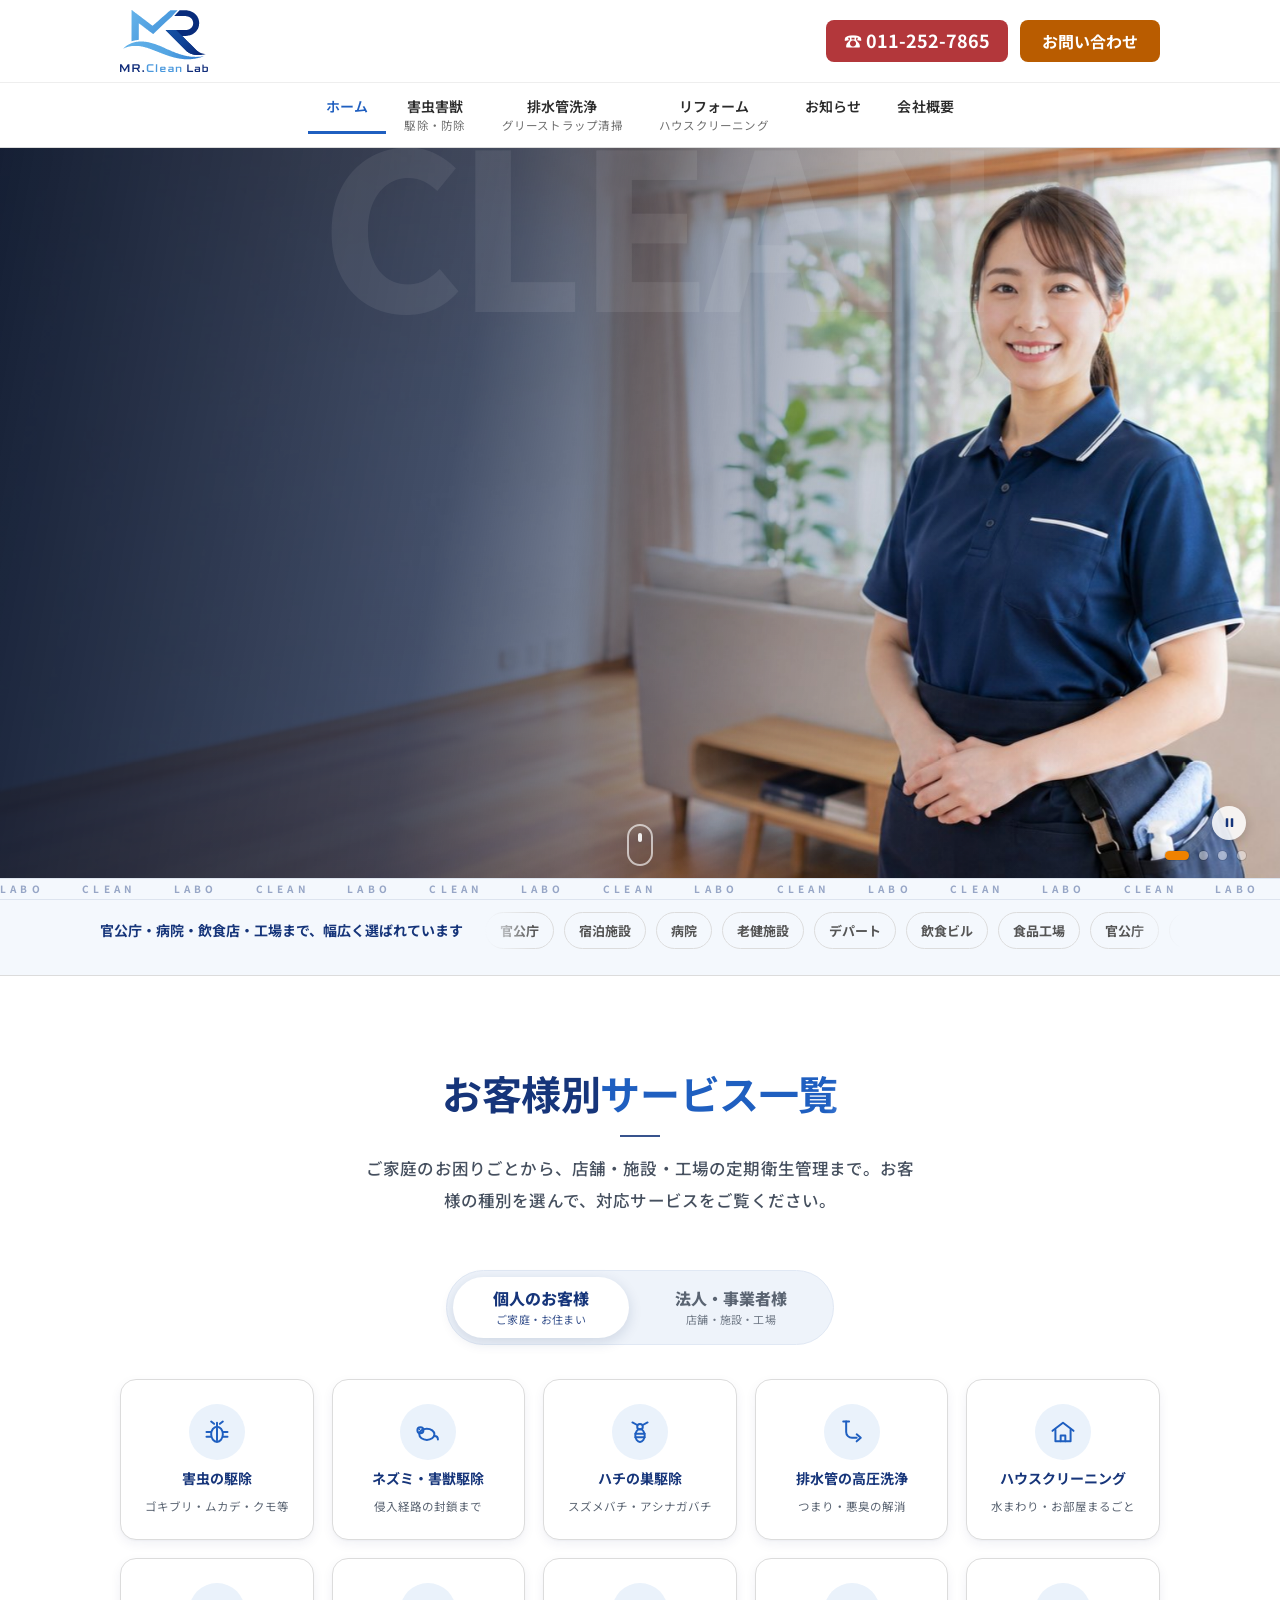
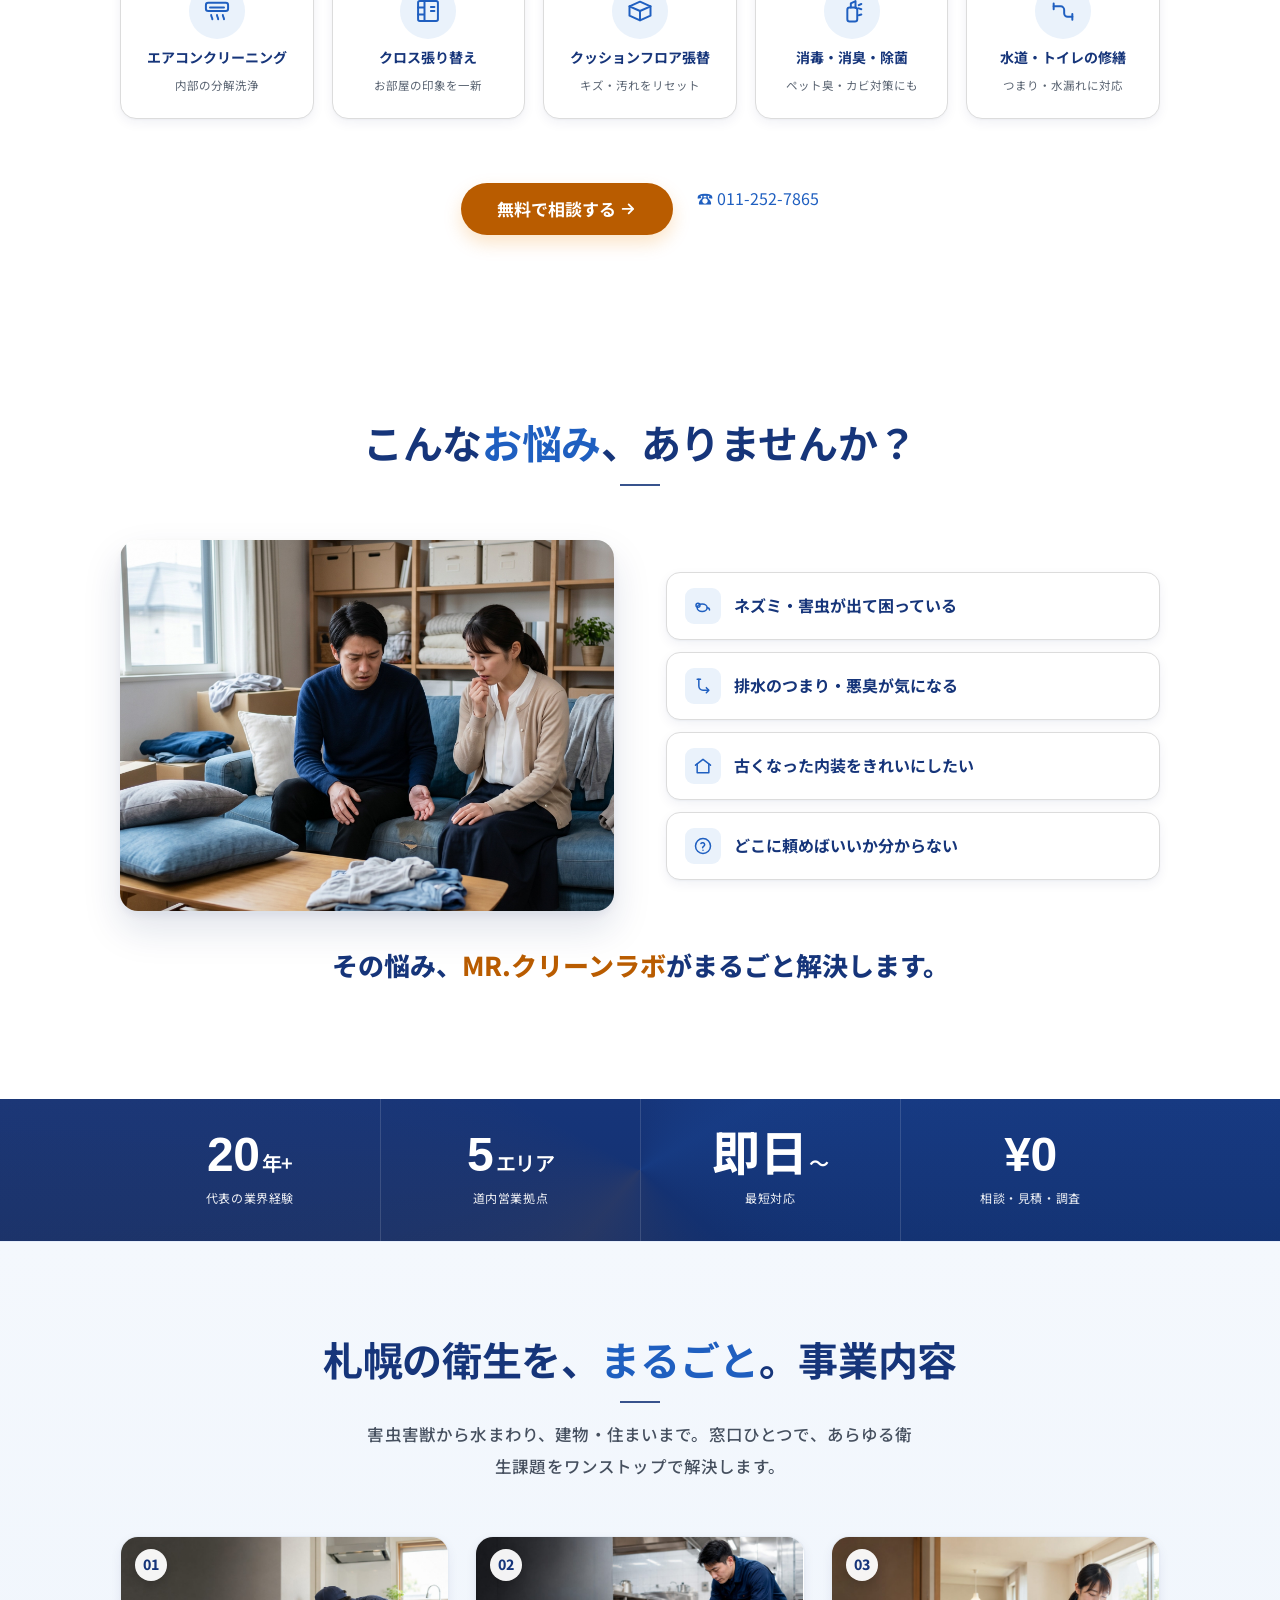
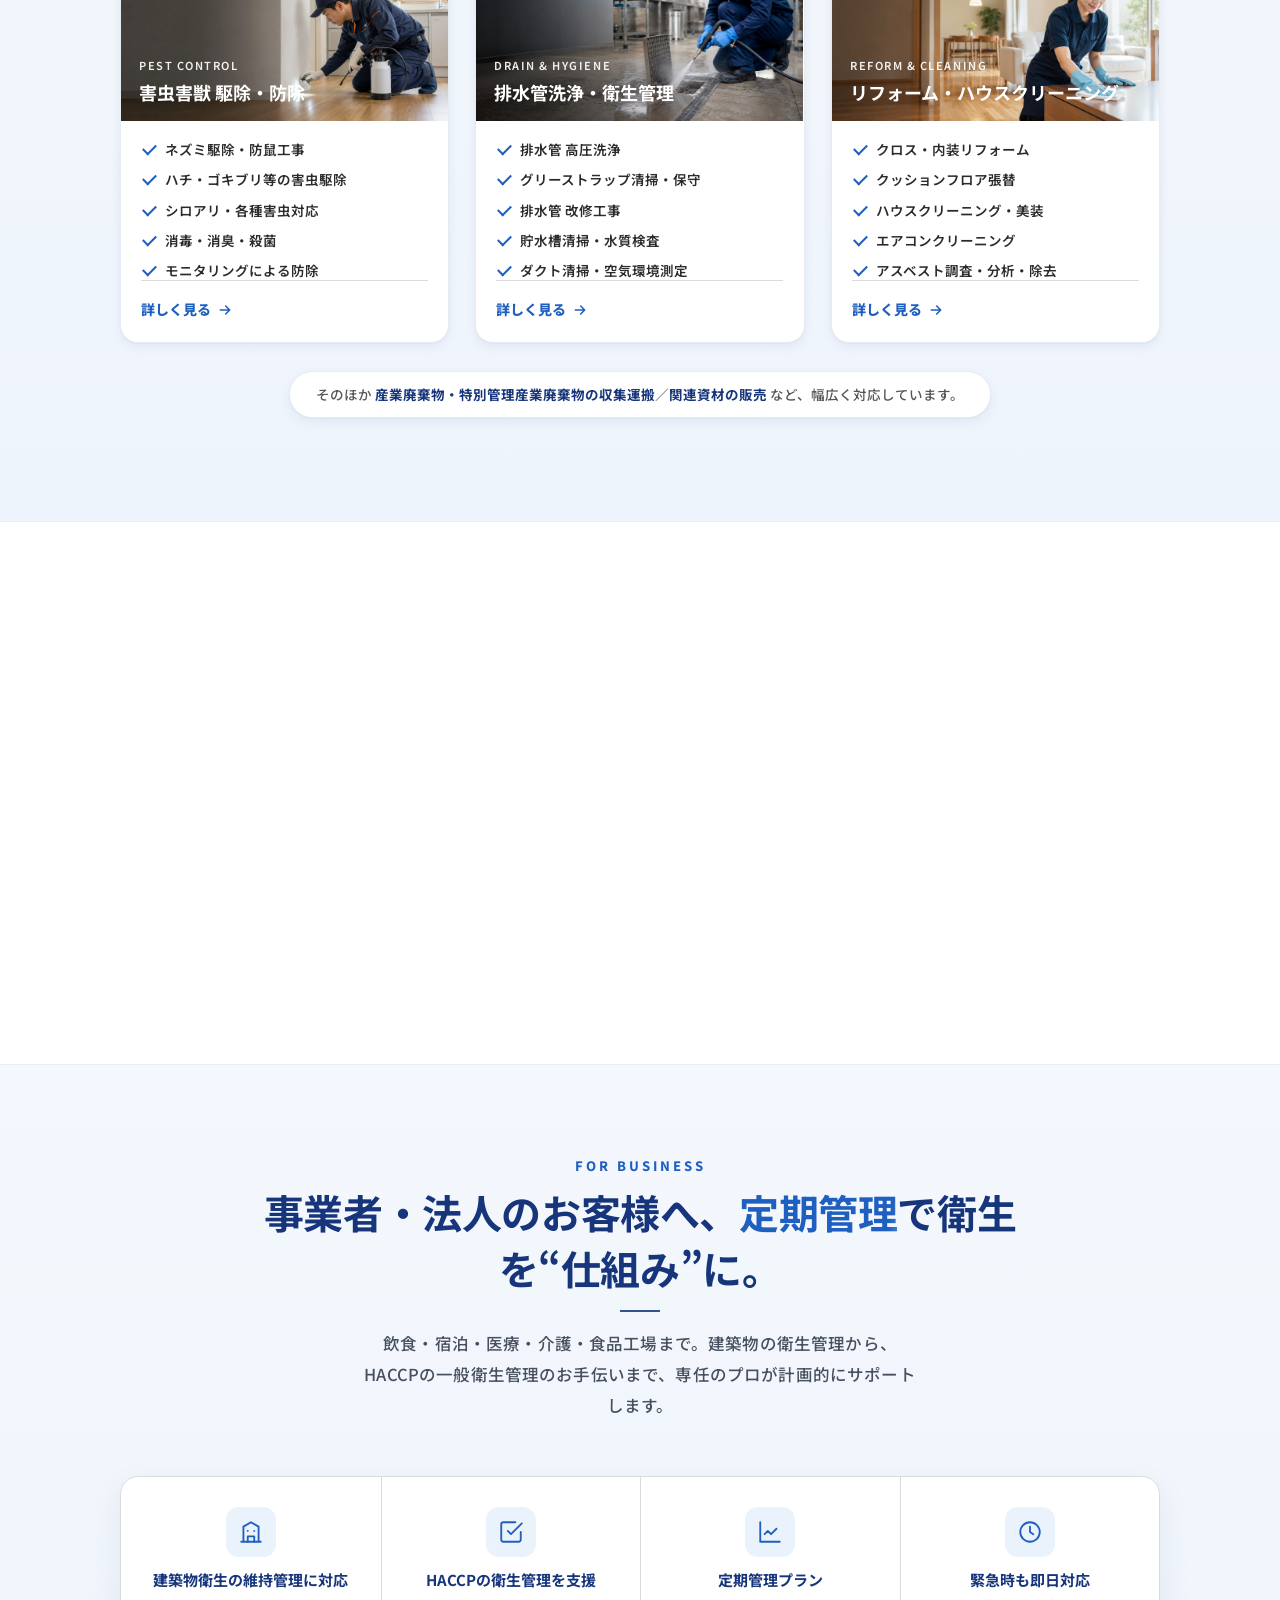
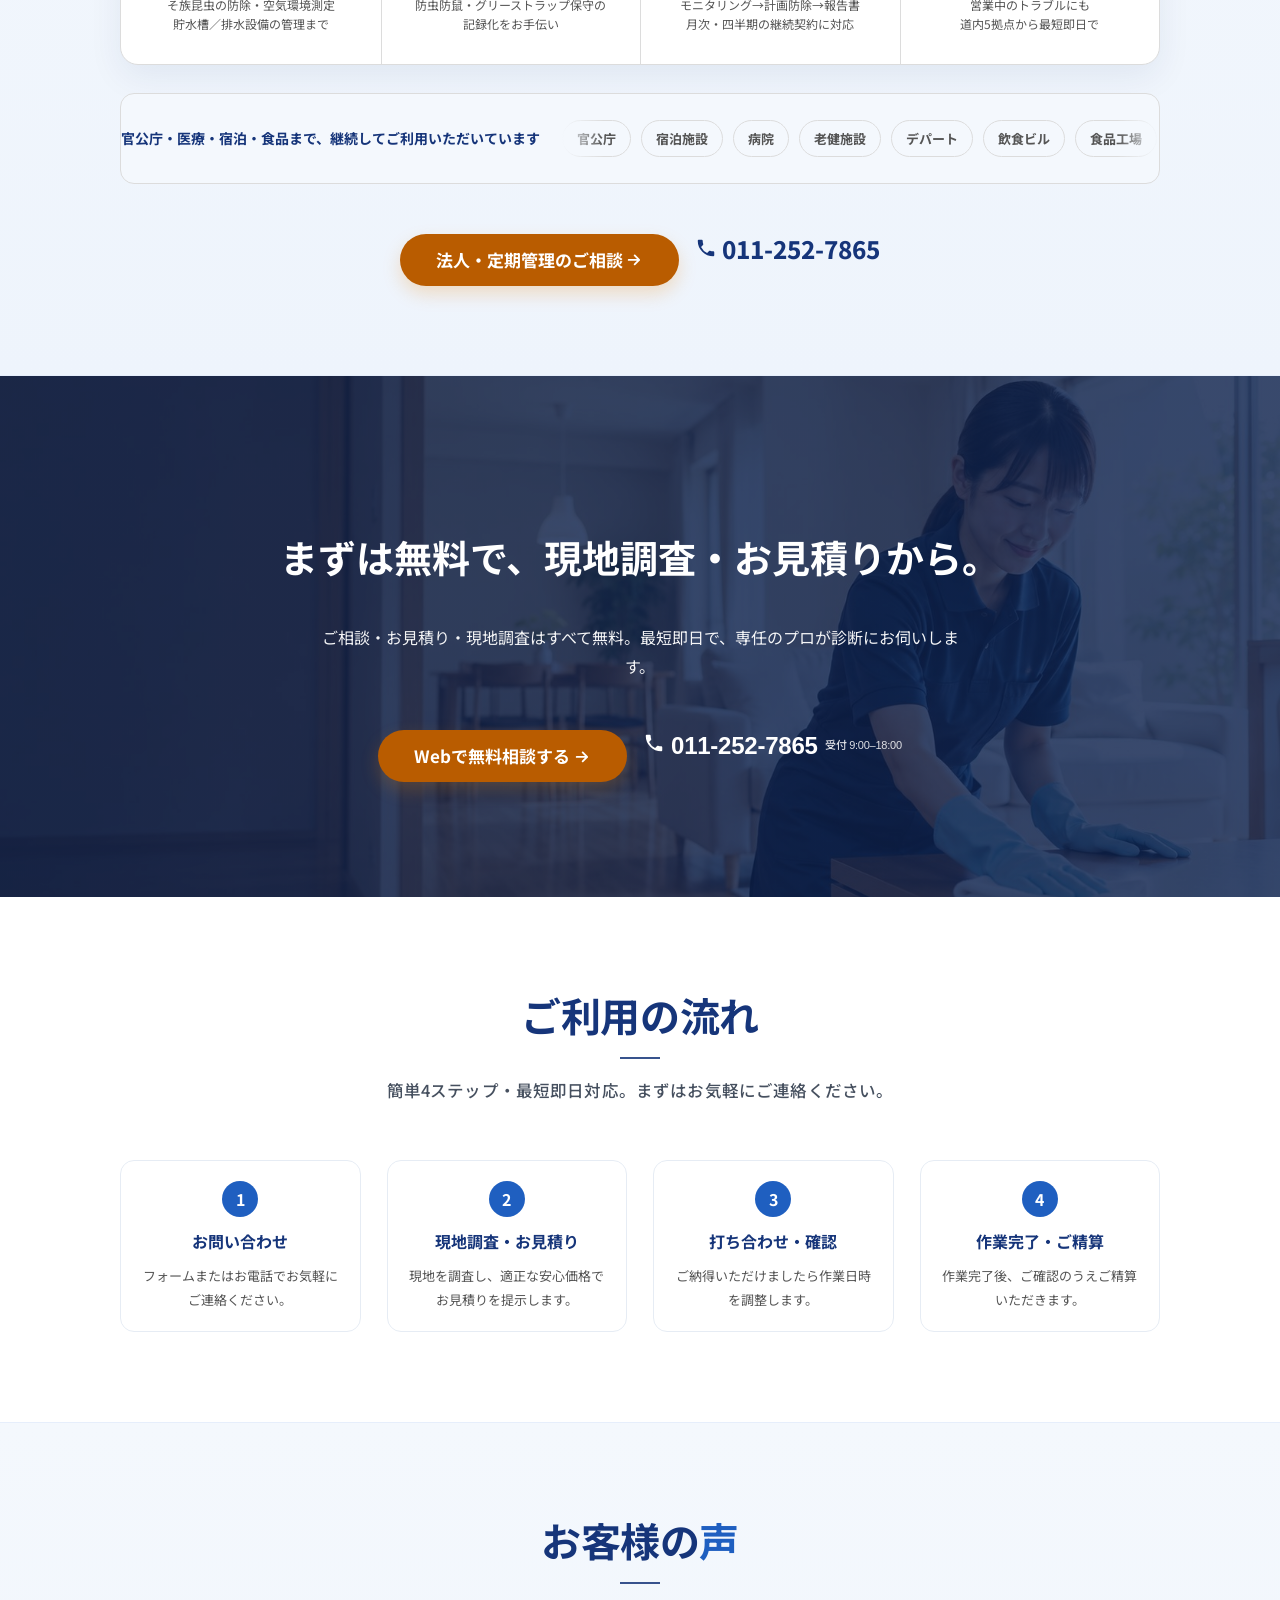
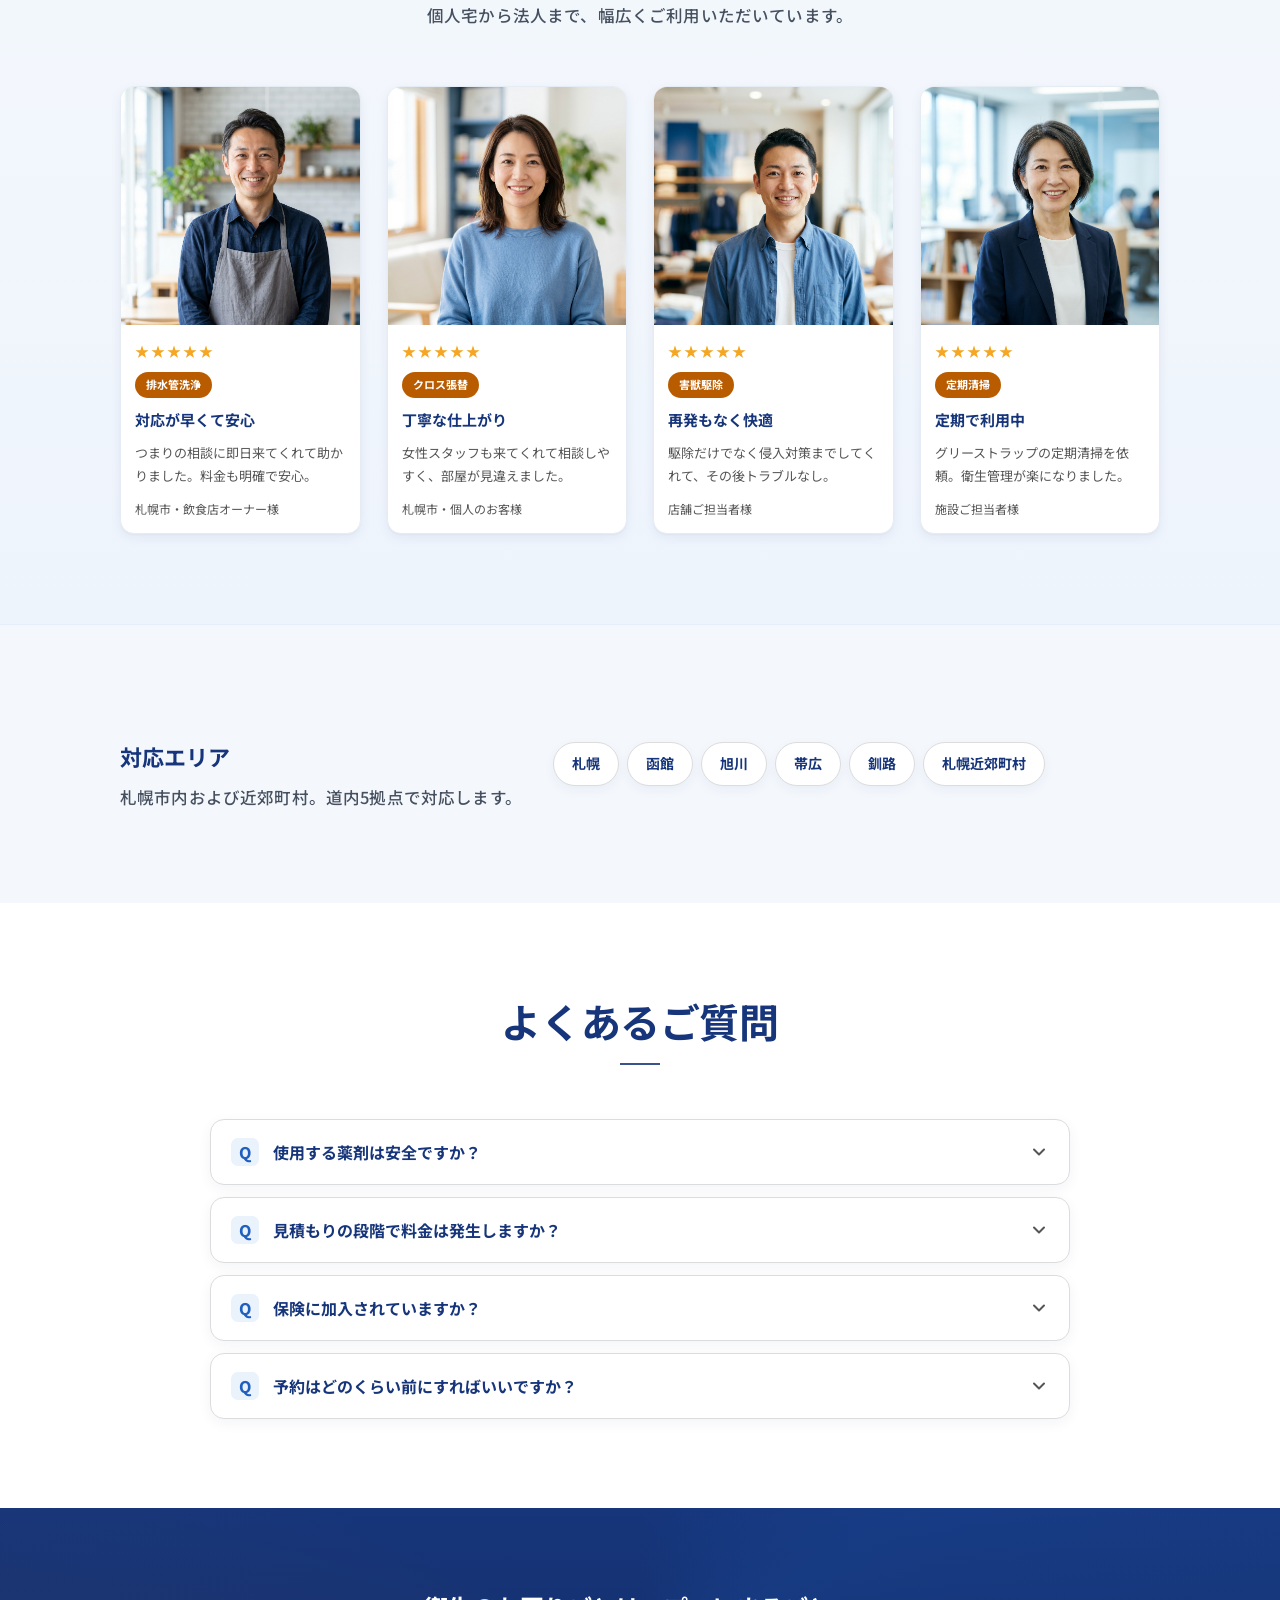
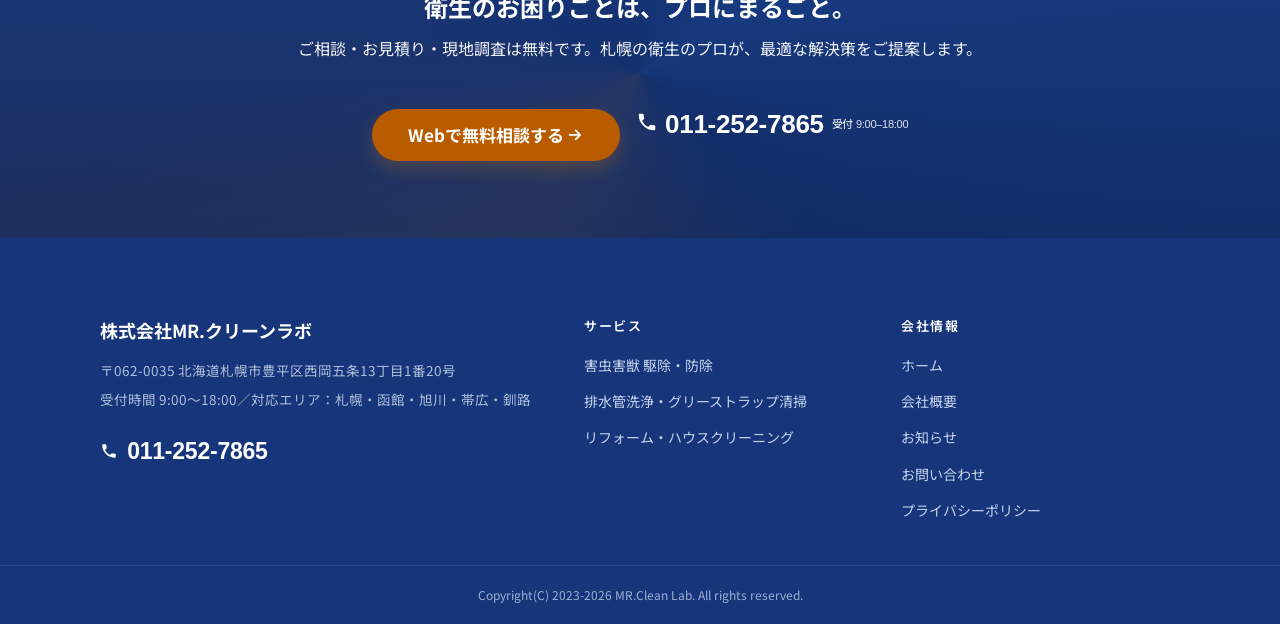
==== commit 15e2304b: "検証指摘10件を修正（404の階層ずれ・ヘッダー余白・a11y・手順書ほか） 3観点（ロゴ／お知らせ／表示・a11y）の監査で出た指摘を、各2名の反証チェックを経て 残った10件すべてに対応。  - " ====
--- a/index.html
+++ b/index.html
@@ -26,7 +26,7 @@
   <link rel="preconnect" href="https://fonts.googleapis.com">
   <link rel="preconnect" href="https://fonts.gstatic.com" crossorigin>
   <link rel="stylesheet" href="https://fonts.googleapis.com/css2?family=Noto+Sans+JP:wght@400;500;600;700;800&display=swap">
-  <link rel="stylesheet" href="css/style.css?v=20260924a">
+  <link rel="stylesheet" href="css/style.css?v=20260924b">
   <script type="application/ld+json">
   {"@context":"https://schema.org","@type":"LocalBusiness","name":"株式会社MR.クリーンラボ","image":"https://playmark0227-svg.github.io/MR-creanLAB/images/ogp.jpg","logo":"https://playmark0227-svg.github.io/MR-creanLAB/images/logo.png","url":"https://playmark0227-svg.github.io/MR-creanLAB/","telephone":"011-252-7865","address":{"@type":"PostalAddress","postalCode":"062-0035","addressRegion":"北海道","addressLocality":"札幌市豊平区","streetAddress":"西岡五条13丁目1番20号","addressCountry":"JP"},"areaServed":["札幌市","函館市","旭川市","帯広市","釧路市"],"openingHours":"Mo-Sa 09:00-18:00"}
   </script>
@@ -562,6 +562,6 @@
     <a class="req" href="contact.html">無料で相談する</a>
   </div>
   <a class="pagetop" href="#" aria-label="ページ上部へ戻る"><svg viewBox="0 0 24 24" fill="none" stroke="currentColor" stroke-width="2.2" stroke-linecap="round" stroke-linejoin="round"><path d="M12 19V5M6 11l6-6 6 6"/></svg></a>
-  <script src="js/main.js?v=20260924a" defer></script>
+  <script src="js/main.js?v=20260924b" defer></script>
 </body>
 </html>
--- a/css/style.css
+++ b/css/style.css
@@ -1579,7 +1579,7 @@
 @keyframes pl-failsafe{ to{ opacity:0; visibility:hidden; pointer-events:none; } }
 
 /* スキップリンク */
-.skip-link{ position:absolute; left:10px; top:-52px; z-index:9999; background:var(--color-navy); color:#fff; padding:10px 18px; border-radius:0 0 10px 10px; font-weight:700; box-shadow:var(--shadow-md); transition:top .2s ease; }
+.skip-link{ position:absolute; left:10px; top:-120px; z-index:9999; background:var(--color-navy); color:#fff; padding:10px 18px; border-radius:0 0 10px 10px; font-weight:700; box-shadow:var(--shadow-md); transition:top .2s ease; }
 .skip-link:focus{ top:0; outline:3px solid var(--color-orange); outline-offset:2px; }
 
 /* スライドショー：一時停止/再生ボタン */
@@ -1808,7 +1808,7 @@
 
 /* 絞り込みチップ */
 .news-filter{ display:flex; flex-wrap:wrap; justify-content:center; gap:8px; margin:0 0 clamp(22px,3vw,32px); }
-.news-filter button{ font:inherit; font-size:14px; font-weight:700; cursor:pointer; padding:8px 18px; border-radius:30px; border:1px solid var(--color-line); background:#fff; color:var(--color-navy); transition:background .2s ease, color .2s ease, border-color .2s ease; }
+.news-filter button{ font:inherit; font-size:14px; font-weight:700; cursor:pointer; padding:8px 18px; border-radius:30px; border:1px solid #7f8ca3; background:#fff; color:var(--color-navy); transition:background .2s ease, color .2s ease, border-color .2s ease; }
 .news-filter button:hover{ border-color:var(--color-blue); }
 .news-filter button[aria-pressed="true"]{ background:var(--color-navy); border-color:var(--color-navy); color:#fff; }
 .news-filter button:focus-visible{ outline:3px solid var(--color-blue); outline-offset:2px; }
@@ -1818,6 +1818,7 @@
 .news-grid{ display:grid; grid-template-columns:repeat(3,1fr); gap:clamp(16px,2vw,26px); }
 .news-card{ min-width:0; }
 .news-card[hidden]{ display:none; }
+.news-filter[hidden]{ display:none; }
 .news-card__link{ display:flex; flex-direction:column; height:100%; background:#fff; border:1px solid var(--color-line); border-radius:16px; overflow:hidden; color:inherit; box-shadow:var(--shadow-sm); transition:transform .28s cubic-bezier(.2,.7,.3,1), box-shadow .28s ease, border-color .28s ease; }
 .news-card__link:hover{ transform:translateY(-6px); box-shadow:var(--shadow-md); border-color:var(--color-blue); text-decoration:none; }
 .news-card__link:focus-visible{ outline:3px solid var(--color-blue); outline-offset:3px; }
@@ -1906,3 +1907,11 @@
 @media print{
   .news-filter,.article-cta,.article-pager,.breadcrumb{ display:none !important; }
 }
+
+/* v14b: 検証指摘への対応 */
+/* ヘッダーの左右余白（.header-top の padding 上書きで .container の左右余白が消えていた） */
+.site-header .header-top{ padding-left:20px; padding-right:20px; }
+@media (max-width:768px){ .site-header .header-top{ padding-left:16px; padding-right:16px; } }
+/* 画面外のスキップリンクの影がロゴ上ににじまないよう、フォーカス時のみ影を付ける */
+.skip-link{ box-shadow:none; }
+.skip-link:focus{ box-shadow:var(--shadow-md); }
